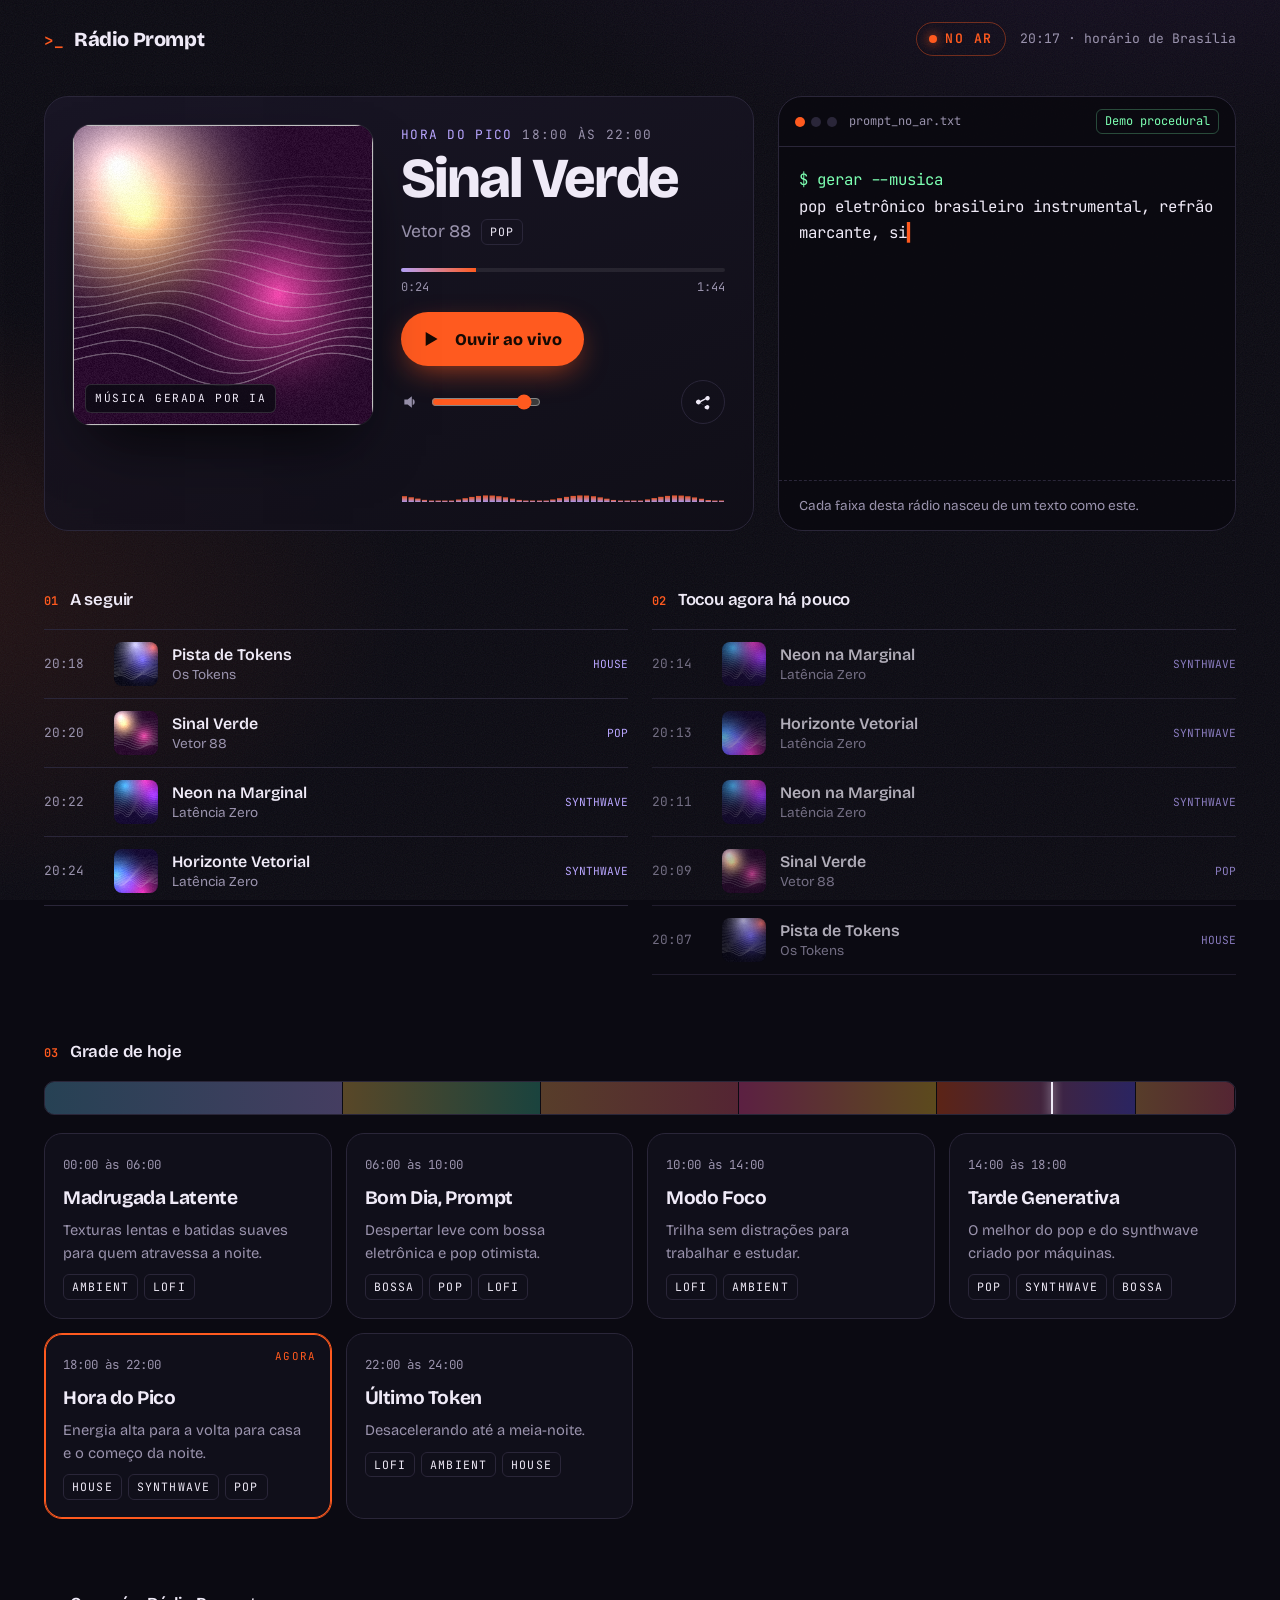
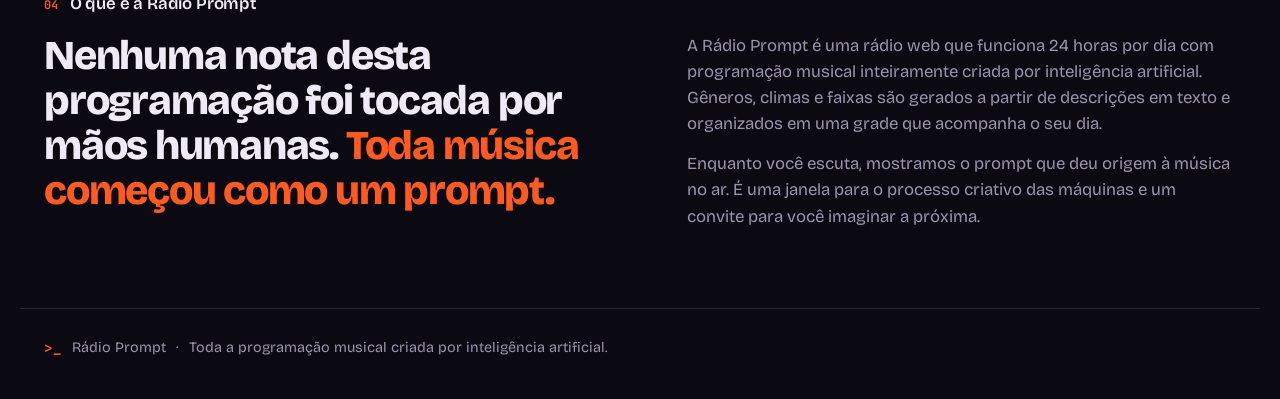
==== index.html @ 1b1dfe71 "Rádio Prompt: lançamento inicial Player 24h sincronizado, Estúdio de administração, 6 blocos de grad" ====
<!doctype html>
<html lang="pt-BR">
<head>
  <meta charset="utf-8">
  <meta name="viewport" content="width=device-width, initial-scale=1, viewport-fit=cover">
  <title>Rádio Prompt · música criada por IA, 24 horas no ar</title>
  <meta name="description" content="Rádio Prompt: a rádio web com toda a programação musical criada por inteligência artificial. Ouça ao vivo e veja o prompt que gerou cada música.">
  <meta name="theme-color" content="#0b0a12">
  <meta property="og:title" content="Rádio Prompt">
  <meta property="og:description" content="Toda a programação musical criada por inteligência artificial. Ao vivo, 24 horas.">
  <meta property="og:type" content="website">
  <link rel="icon" href="assets/icone.svg" type="image/svg+xml">
  <link rel="manifest" href="manifest.webmanifest">
  <link rel="preconnect" href="https://fonts.googleapis.com">
  <link rel="preconnect" href="https://fonts.gstatic.com" crossorigin>
  <link href="https://fonts.googleapis.com/css2?family=Bricolage+Grotesque:opsz,wght@12..96,400;12..96,600;12..96,800&family=JetBrains+Mono:wght@400;600&display=swap" rel="stylesheet">
  <link rel="stylesheet" href="assets/site.css">
</head>
<body>
  <div class="ruido" aria-hidden="true"></div>

  <header class="topo">
    <a class="marca" href="./" aria-label="Rádio Prompt, início">
      <span class="marca-cursor">&gt;_</span>
      <span class="marca-nome">Rádio Prompt</span>
    </a>
    <div class="topo-status">
      <span class="no-ar" id="indicadorNoAr"><i></i>No ar</span>
      <span class="relogio" id="relogio">--:--</span>
    </div>
  </header>

  <main>
    <section class="palco" aria-label="Player ao vivo">
      <div class="player">
        <div class="capa-wrap">
          <canvas id="capa" width="720" height="720" aria-hidden="true"></canvas>
          <img id="capaImg" alt="" hidden>
          <div class="capa-selo" id="seloTipo">Música</div>
        </div>

        <div class="player-info">
          <p class="bloco-atual"><span id="blocoNome">Sintonizando</span><span class="bloco-hora" id="blocoHora"></span></p>
          <h1 class="faixa-titulo" id="faixaTitulo">Rádio Prompt</h1>
          <p class="faixa-artista"><span id="faixaArtista">Carregando a programação</span> <span class="tag" id="faixaGenero" hidden></span></p>

          <div class="progresso" aria-hidden="true">
            <div class="progresso-barra"><div class="progresso-fill" id="progressoFill"></div></div>
            <div class="progresso-tempos"><span id="tempoDecorrido">0:00</span><span id="tempoTotal">0:00</span></div>
          </div>

          <div class="controles">
            <button class="botao-play" id="botaoPlay" aria-label="Ouvir ao vivo" disabled>
              <svg class="ic-play" viewBox="0 0 24 24" aria-hidden="true"><path d="M8 5.5v13l11-6.5z"/></svg>
              <svg class="ic-pause" viewBox="0 0 24 24" aria-hidden="true"><path d="M7 5h4v14H7zM13 5h4v14h-4z"/></svg>
              <span class="botao-play-texto">Ouvir ao vivo</span>
            </button>
            <label class="volume">
              <svg viewBox="0 0 24 24" aria-hidden="true"><path d="M4 9v6h4l5 4V5L8 9H4zm12.5 3a4.5 4.5 0 0 0-2.5-4v8a4.5 4.5 0 0 0 2.5-4z"/></svg>
              <input type="range" id="volume" min="0" max="1" step="0.01" value="0.9" aria-label="Volume">
            </label>
            <button class="botao-compartilhar" id="botaoCompartilhar" aria-label="Compartilhar a rádio">
              <svg viewBox="0 0 24 24" aria-hidden="true"><path d="M18 16a3 3 0 0 0-2.4 1.2l-6.7-3.4a3 3 0 0 0 0-1.6l6.7-3.4A3 3 0 1 0 15 7l-6.7 3.4a3 3 0 1 0 0 3.2L15 17a3 3 0 1 0 3-1z"/></svg>
            </button>
          </div>

          <canvas class="espectro" id="espectro" width="900" height="120" aria-hidden="true"></canvas>
        </div>
      </div>

      <aside class="terminal" aria-label="Prompt da música no ar">
        <div class="terminal-barra">
          <span class="pontos"><i></i><i></i><i></i></span>
          <span class="terminal-titulo">prompt_no_ar.txt</span>
          <span class="terminal-modelo" id="faixaModelo">IA</span>
        </div>
        <pre class="terminal-corpo"><span class="terminal-prefixo">$ gerar --musica</span>
<span id="promptTexto"></span><span class="cursor">▍</span></pre>
        <p class="terminal-rodape">Cada faixa desta rádio nasceu de um texto como este.</p>
      </aside>
    </section>

    <section class="faixas">
      <div class="coluna">
        <h2 class="secao-titulo"><span>01</span> A seguir</h2>
        <ol class="lista-faixas" id="listaProximas"></ol>
      </div>
      <div class="coluna">
        <h2 class="secao-titulo"><span>02</span> Tocou agora há pouco</h2>
        <ol class="lista-faixas lista-passadas" id="listaAnteriores"></ol>
      </div>
    </section>

    <section class="grade" aria-labelledby="tituloGrade">
      <h2 class="secao-titulo" id="tituloGrade"><span>03</span> Grade de hoje</h2>
      <div class="linha-24h" id="linha24h" aria-hidden="true"><div class="linha-agora" id="linhaAgora"></div></div>
      <ul class="blocos" id="listaBlocos"></ul>
    </section>

    <section class="manifesto">
      <h2 class="secao-titulo"><span>04</span> O que é a Rádio Prompt</h2>
      <div class="manifesto-grid">
        <p class="manifesto-frase">Nenhuma nota desta programação foi tocada por mãos humanas. <em>Toda música começou como um prompt.</em></p>
        <div class="manifesto-texto">
          <p>A Rádio Prompt é uma rádio web que funciona 24 horas por dia com programação musical inteiramente criada por inteligência artificial. Gêneros, climas e faixas são gerados a partir de descrições em texto e organizados em uma grade que acompanha o seu dia.</p>
          <p>Enquanto você escuta, mostramos o prompt que deu origem à música no ar. É uma janela para o processo criativo das máquinas e um convite para você imaginar a próxima.</p>
        </div>
      </div>
    </section>
  </main>

  <footer class="rodape">
    <span class="marca-cursor">&gt;_</span>
    <span id="rodapeNome">Rádio Prompt</span>
    <span class="rodape-sep">·</span>
    <span id="rodapeSlogan">Toda a programação musical criada por inteligência artificial.</span>
    <span class="rodape-links" id="rodapeLinks"></span>
  </footer>

  <audio id="audio" preload="none" crossorigin="anonymous"></audio>
  <script type="module" src="assets/player.js"></script>
</body>
</html>
---- assets/site.css ----
:root {
  --fundo: #0b0a12;
  --fundo-2: #13111d;
  --painel: #17142380;
  --borda: #2a2639;
  --texto: #efeaf7;
  --suave: #9a93ad;
  --sinal: #ff5a1f;
  --lilas: #b9a6ff;
  --verde: #7dffb2;
  --raio: 18px;
  --mono: "JetBrains Mono", ui-monospace, Menlo, Consolas, monospace;
  --titulo: "Bricolage Grotesque", system-ui, sans-serif;
}

* { box-sizing: border-box; }
html { -webkit-text-size-adjust: 100%; }
body {
  margin: 0;
  background:
    radial-gradient(1200px 600px at 85% -10%, #3a1d5c55, transparent 60%),
    radial-gradient(900px 500px at -10% 30%, #ff5a1f1c, transparent 60%),
    var(--fundo);
  color: var(--texto);
  font-family: var(--titulo);
  font-size: 16px;
  line-height: 1.55;
  min-height: 100vh;
  overflow-x: hidden;
}
.ruido {
  position: fixed; inset: 0; pointer-events: none; z-index: 0; opacity: .07;
  background-image: url("data:image/svg+xml,%3Csvg xmlns='http://www.w3.org/2000/svg' width='160' height='160'%3E%3Cfilter id='n'%3E%3CfeTurbulence type='fractalNoise' baseFrequency='.9' numOctaves='3'/%3E%3C/filter%3E%3Crect width='100%25' height='100%25' filter='url(%23n)'/%3E%3C/svg%3E");
}
main, .topo, .rodape { position: relative; z-index: 1; }
main { max-width: 1240px; margin: 0 auto; padding: 0 24px 64px; }
button { font: inherit; color: inherit; }

/* topo */
.topo {
  display: flex; align-items: center; justify-content: space-between;
  max-width: 1240px; margin: 0 auto; padding: 22px 24px;
}
.marca { display: flex; align-items: baseline; gap: 10px; color: var(--texto); text-decoration: none; }
.marca-cursor { font-family: var(--mono); color: var(--sinal); font-weight: 600; }
.marca-nome { font-weight: 800; font-size: 1.25rem; letter-spacing: -.02em; }
.topo-status { display: flex; align-items: center; gap: 14px; font-family: var(--mono); font-size: .82rem; }
.no-ar {
  display: inline-flex; align-items: center; gap: 8px; padding: 6px 12px;
  border: 1px solid #ff5a1f66; border-radius: 999px; color: var(--sinal);
  text-transform: uppercase; letter-spacing: .12em; font-weight: 600;
}
.no-ar i { width: 8px; height: 8px; border-radius: 50%; background: var(--sinal); box-shadow: 0 0 12px var(--sinal); animation: pulso 1.6s infinite; }
.relogio { color: var(--suave); }
@keyframes pulso { 50% { opacity: .25; } }

/* palco */
.palco {
  display: grid; grid-template-columns: minmax(0, 1.55fr) minmax(0, 1fr); gap: 24px;
  margin-top: 18px;
}
.player {
  display: grid; grid-template-columns: minmax(0, 300px) minmax(0, 1fr); gap: 28px;
  padding: 28px; border: 1px solid var(--borda); border-radius: calc(var(--raio) + 6px);
  background: linear-gradient(160deg, #1b1729cc, #100e18cc); backdrop-filter: blur(12px);
}
.capa-wrap { position: relative; aspect-ratio: 1; border-radius: var(--raio); overflow: hidden; box-shadow: 0 30px 60px -20px #000c, 0 0 0 1px #ffffff14; }
.capa-wrap canvas, .capa-wrap img { width: 100%; height: 100%; display: block; object-fit: cover; transition: opacity .6s; }
.capa-wrap img { position: absolute; inset: 0; }
.capa-selo {
  position: absolute; left: 12px; bottom: 12px; font-family: var(--mono); font-size: .7rem;
  text-transform: uppercase; letter-spacing: .14em; padding: 5px 9px; border-radius: 6px;
  background: #0b0a12cc; border: 1px solid #ffffff22;
}
.player-info { display: flex; flex-direction: column; min-width: 0; }
.bloco-atual { margin: 0 0 6px; font-family: var(--mono); font-size: .8rem; color: var(--lilas); text-transform: uppercase; letter-spacing: .1em; display: flex; gap: 10px; flex-wrap: wrap; }
.bloco-hora { color: var(--suave); }
.faixa-titulo {
  margin: 0; font-size: clamp(2rem, 4.4vw, 3.6rem); line-height: .98; font-weight: 800; letter-spacing: -.035em;
  overflow-wrap: anywhere;
}
.faixa-artista { margin: 12px 0 0; color: var(--suave); font-size: 1.1rem; display: flex; align-items: center; gap: 10px; flex-wrap: wrap; }
.tag { font-family: var(--mono); font-size: .72rem; text-transform: uppercase; letter-spacing: .1em; padding: 3px 8px; border-radius: 6px; border: 1px solid var(--borda); color: var(--texto); }

.progresso { margin-top: auto; padding-top: 22px; }
.progresso-barra { height: 4px; border-radius: 4px; background: #ffffff14; overflow: hidden; }
.progresso-fill { height: 100%; width: 0; background: linear-gradient(90deg, var(--lilas), var(--sinal)); transition: width .5s linear; }
.progresso-tempos { display: flex; justify-content: space-between; font-family: var(--mono); font-size: .75rem; color: var(--suave); margin-top: 6px; }

.controles { display: flex; align-items: center; gap: 14px; margin-top: 16px; flex-wrap: wrap; }
.botao-play {
  display: inline-flex; align-items: center; gap: 12px; padding: 14px 22px 14px 16px; border-radius: 999px;
  border: 0; background: var(--sinal); color: #160a04; font-weight: 800; font-size: 1.02rem; cursor: pointer;
  box-shadow: 0 10px 30px -8px #ff5a1fa8; transition: transform .15s, box-shadow .2s, opacity .2s;
}
.botao-play:hover:not(:disabled) { transform: translateY(-1px); box-shadow: 0 14px 34px -8px #ff5a1fd0; }
.botao-play:disabled { opacity: .5; cursor: wait; }
.botao-play svg { width: 26px; height: 26px; fill: currentColor; }
.botao-play .ic-pause { display: none; }
.tocando .botao-play .ic-pause { display: block; }
.tocando .botao-play .ic-play { display: none; }
.volume { display: inline-flex; align-items: center; gap: 8px; color: var(--suave); }
.volume svg { width: 20px; height: 20px; fill: currentColor; }
.volume input { width: 110px; accent-color: var(--sinal); }
.botao-compartilhar { margin-left: auto; width: 44px; height: 44px; border-radius: 50%; border: 1px solid var(--borda); background: transparent; cursor: pointer; display: grid; place-items: center; }
.botao-compartilhar svg { width: 18px; height: 18px; fill: var(--texto); }
.botao-compartilhar:hover { border-color: var(--lilas); }
.espectro { width: 100%; height: 60px; margin-top: 18px; opacity: .9; }

/* terminal */
.terminal {
  display: flex; flex-direction: column; border: 1px solid var(--borda); border-radius: calc(var(--raio) + 6px);
  background: #0a0910e6; overflow: hidden; min-height: 100%;
}
.terminal-barra { display: flex; align-items: center; gap: 12px; padding: 12px 16px; border-bottom: 1px solid var(--borda); font-family: var(--mono); font-size: .75rem; color: var(--suave); }
.pontos { display: inline-flex; gap: 6px; }
.pontos i { width: 10px; height: 10px; border-radius: 50%; background: #2a2639; }
.pontos i:first-child { background: var(--sinal); }
.terminal-titulo { flex: 1; }
.terminal-modelo { color: var(--verde); border: 1px solid #7dffb244; padding: 2px 8px; border-radius: 6px; }
.terminal-corpo {
  margin: 0; padding: 20px; flex: 1; font-family: var(--mono); font-size: .98rem; line-height: 1.7;
  white-space: pre-wrap; word-break: break-word; color: var(--texto); min-height: 220px;
}
.terminal-prefixo { color: var(--verde); }
.cursor { color: var(--sinal); animation: pulso 1s steps(1) infinite; }
.terminal-rodape { margin: 0; padding: 14px 20px; border-top: 1px dashed var(--borda); font-size: .85rem; color: var(--suave); }

/* listas */
.secao-titulo { font-size: 1.05rem; font-weight: 600; letter-spacing: -.01em; margin: 0 0 16px; display: flex; gap: 12px; align-items: baseline; }
.secao-titulo span { font-family: var(--mono); font-size: .75rem; color: var(--sinal); }
.faixas { display: grid; grid-template-columns: 1fr 1fr; gap: 24px; margin-top: 56px; }
.lista-faixas { list-style: none; margin: 0; padding: 0; border-top: 1px solid var(--borda); }
.lista-faixas li { display: grid; grid-template-columns: 56px 44px 1fr auto; align-items: center; gap: 14px; padding: 12px 0; border-bottom: 1px solid var(--borda); }
.lista-faixas .hora { font-family: var(--mono); font-size: .8rem; color: var(--suave); }
.lista-faixas canvas { width: 44px; height: 44px; border-radius: 8px; }
.lista-faixas .t { font-weight: 600; line-height: 1.2; min-width: 0; }
.lista-faixas .t small { display: block; font-weight: 400; color: var(--suave); font-size: .85rem; margin-top: 2px; }
.lista-faixas .g { font-family: var(--mono); font-size: .7rem; text-transform: uppercase; color: var(--lilas); }
.lista-passadas li { opacity: .72; }
.vazio { color: var(--suave); padding: 14px 0; font-size: .95rem; }

/* grade */
.grade { margin-top: 64px; }
.linha-24h { position: relative; height: 34px; border-radius: 10px; overflow: hidden; display: flex; border: 1px solid var(--borda); }
.linha-24h .seg { height: 100%; border-right: 1px solid #0b0a12; position: relative; }
.linha-agora { position: absolute; top: -4px; bottom: -4px; width: 2px; background: var(--texto); box-shadow: 0 0 10px #fff; z-index: 2; }
.blocos { list-style: none; padding: 0; margin: 18px 0 0; display: grid; grid-template-columns: repeat(auto-fill, minmax(230px, 1fr)); gap: 14px; }
.blocos li { padding: 18px; border: 1px solid var(--borda); border-radius: var(--raio); background: var(--painel); position: relative; }
.blocos li.atual { border-color: var(--sinal); box-shadow: 0 0 0 1px var(--sinal) inset; }
.blocos li.atual::after { content: "agora"; position: absolute; top: 14px; right: 14px; font-family: var(--mono); font-size: .68rem; color: var(--sinal); text-transform: uppercase; letter-spacing: .12em; }
.blocos .h { font-family: var(--mono); font-size: .78rem; color: var(--suave); }
.blocos h3 { margin: 6px 0 6px; font-size: 1.2rem; letter-spacing: -.02em; }
.blocos p { margin: 0 0 10px; color: var(--suave); font-size: .92rem; }
.blocos .gs { display: flex; flex-wrap: wrap; gap: 6px; }

/* manifesto */
.manifesto { margin-top: 72px; }
.manifesto-grid { display: grid; grid-template-columns: 1.1fr 1fr; gap: 40px; align-items: start; }
.manifesto-frase { margin: 0; font-size: clamp(1.6rem, 3.2vw, 2.6rem); line-height: 1.1; font-weight: 800; letter-spacing: -.03em; }
.manifesto-frase em { font-style: normal; color: var(--sinal); }
.manifesto-texto p { margin: 0 0 14px; color: var(--suave); font-size: 1.05rem; }

.rodape {
  max-width: 1240px; margin: 0 auto; padding: 28px 24px 40px; border-top: 1px solid var(--borda);
  display: flex; gap: 10px; flex-wrap: wrap; align-items: center; color: var(--suave); font-size: .9rem;
}
.rodape-links { margin-left: auto; display: flex; gap: 16px; }
.rodape-links a { color: var(--texto); }

.aviso {
  position: fixed; left: 50%; bottom: 24px; transform: translateX(-50%); z-index: 10;
  background: var(--texto); color: var(--fundo); padding: 10px 16px; border-radius: 10px; font-size: .9rem; font-weight: 600;
}

/* responsivo */
@media (max-width: 1020px) {
  .palco { grid-template-columns: 1fr; }
  .terminal-corpo { min-height: 140px; }
}
@media (max-width: 720px) {
  main { padding: 0 16px 48px; }
  .topo { padding: 16px; }
  .relogio { display: none; }
  .player { grid-template-columns: 1fr; padding: 16px; gap: 18px; }
  .capa-wrap { max-width: 100%; }
  .faixas { grid-template-columns: 1fr; gap: 40px; margin-top: 40px; }
  .manifesto-grid { grid-template-columns: 1fr; gap: 18px; }
  .lista-faixas li { grid-template-columns: 48px 40px 1fr; }
  .lista-faixas .g { display: none; }
  .volume input { width: 80px; }
  .rodape-links { margin-left: 0; }
}
@media (prefers-reduced-motion: reduce) {
  * { animation: none !important; transition: none !important; }
}
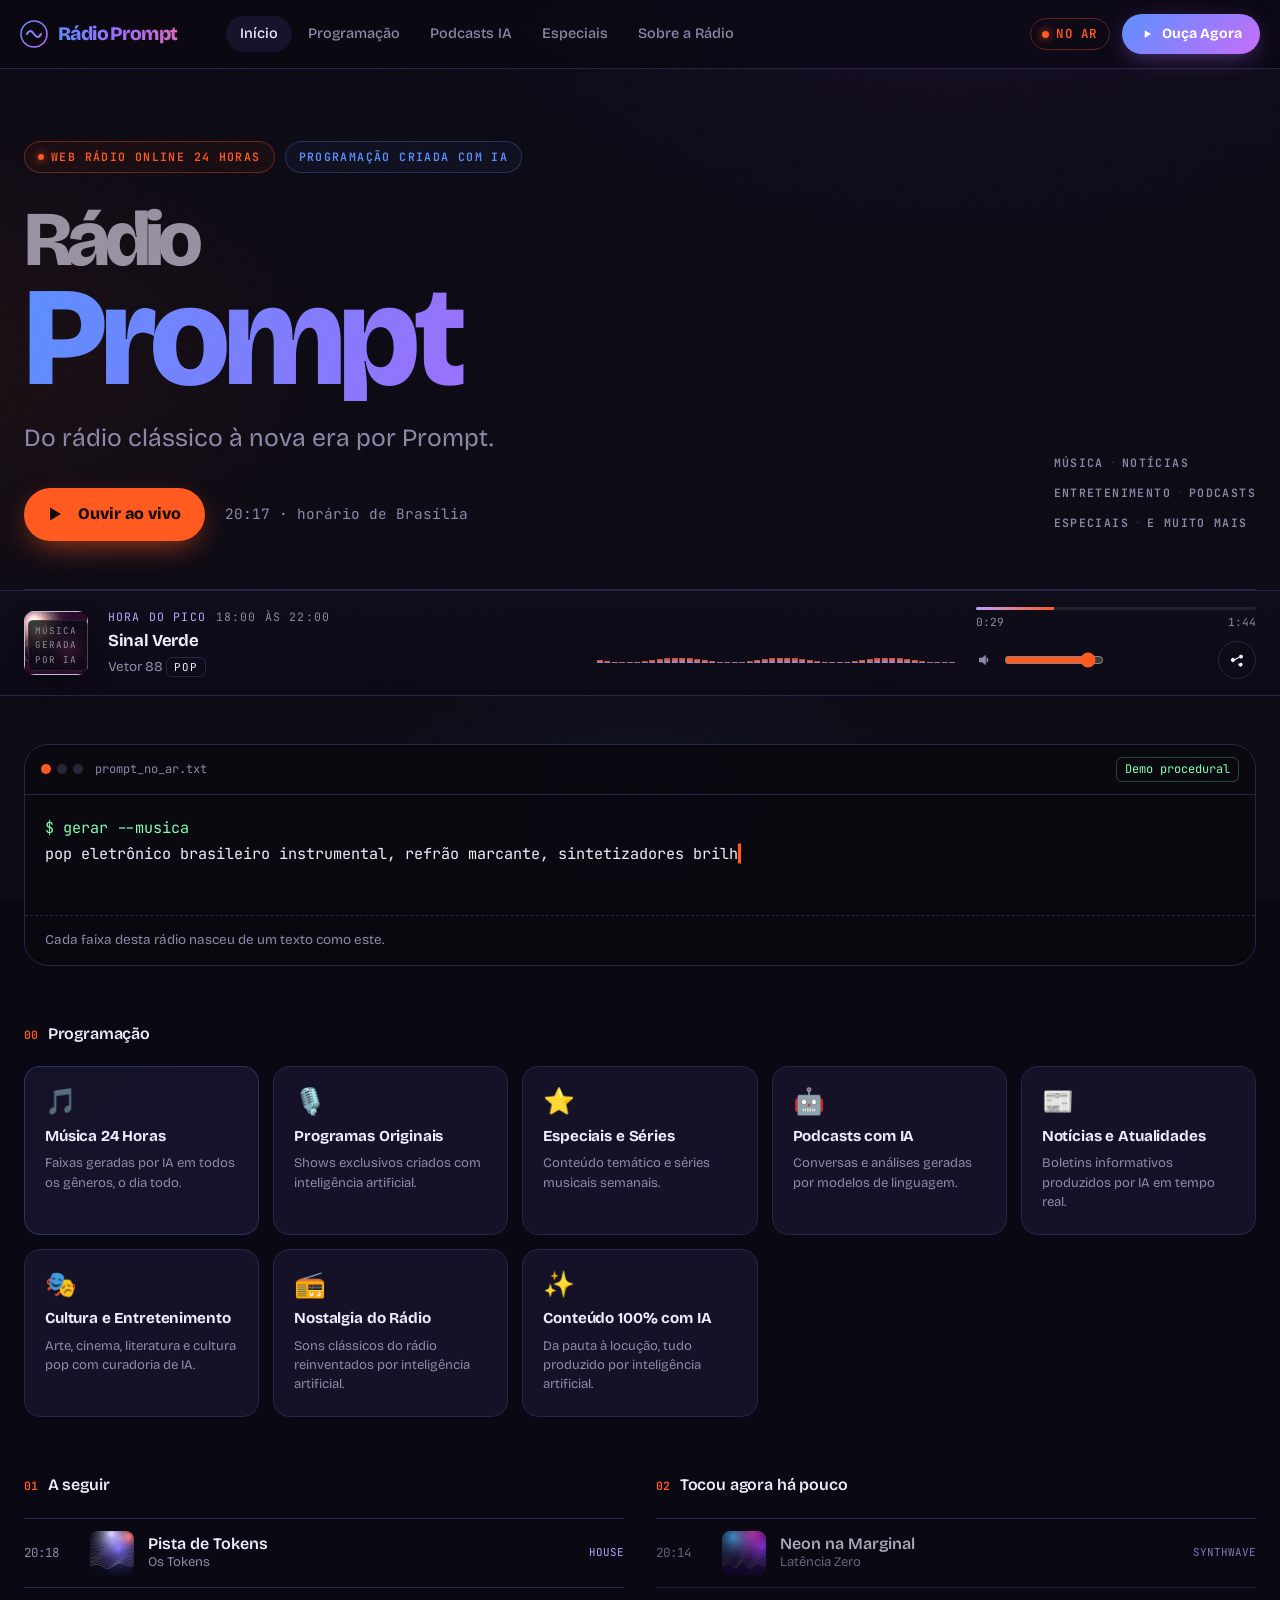
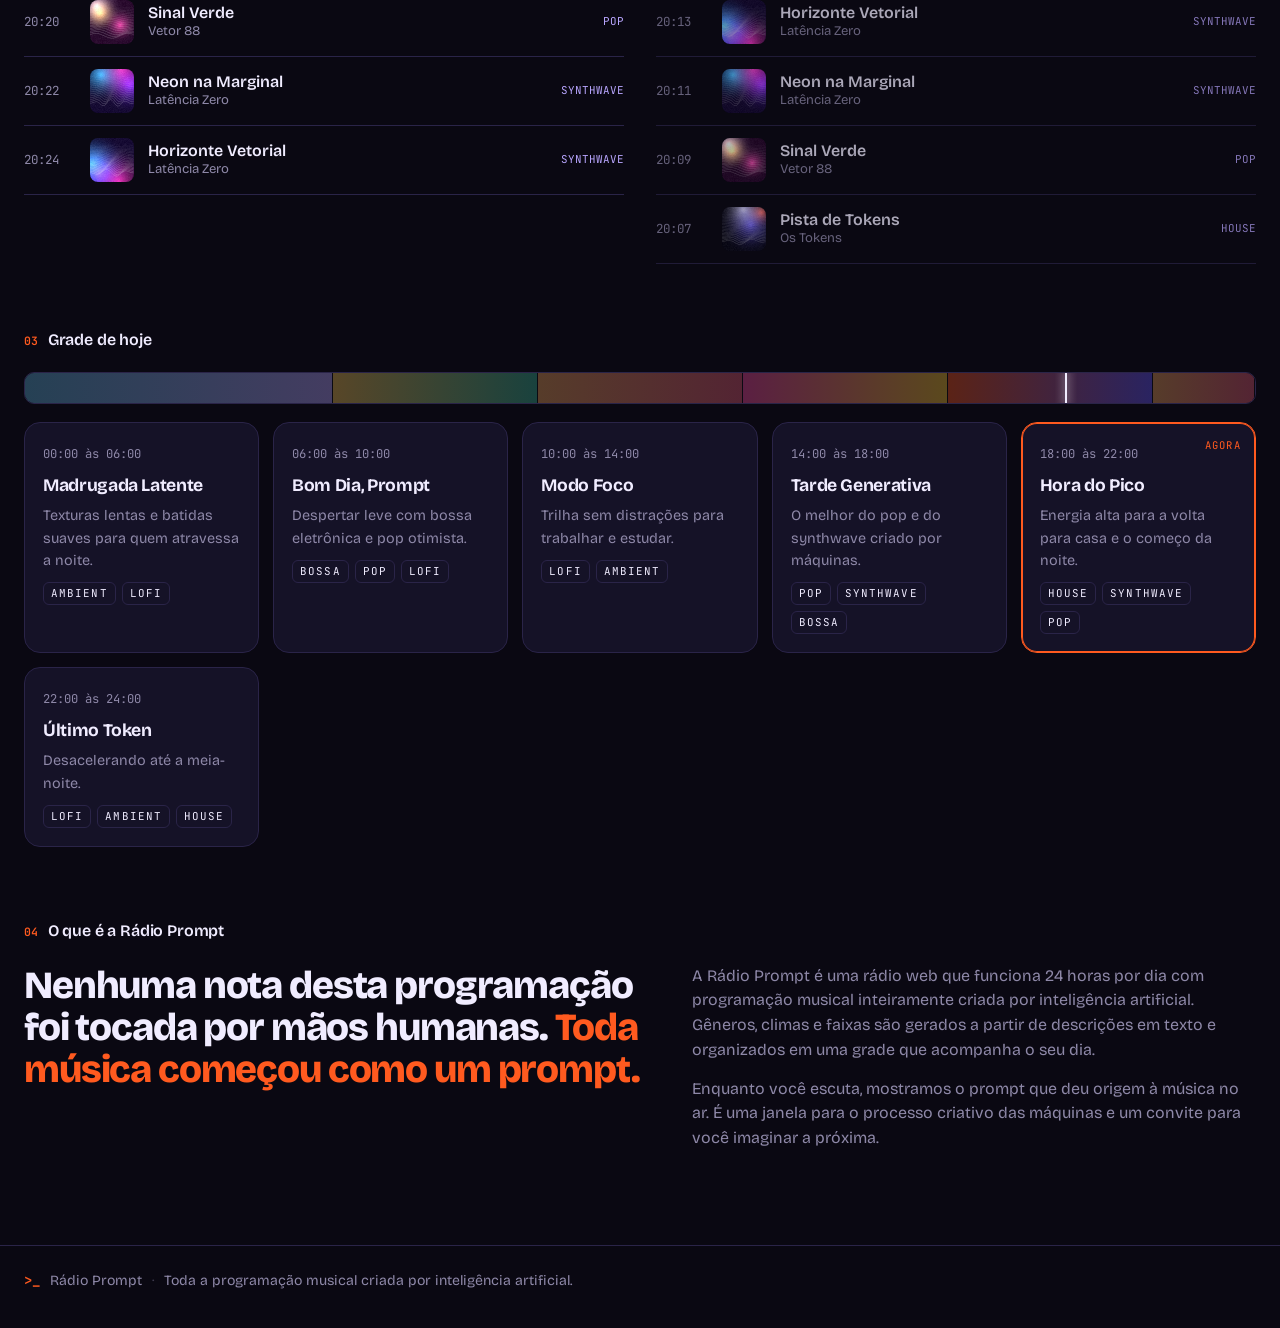
==== commit d9fcc6cf: "Aplica identidade visual: navbar gradiente, hero, player bar, tiles de categoria, layout mobile-firs" ====
--- a/index.html
+++ b/index.html
@@ -5,7 +5,7 @@
   <meta name="viewport" content="width=device-width, initial-scale=1, viewport-fit=cover">
   <title>Rádio Prompt · música criada por IA, 24 horas no ar</title>
   <meta name="description" content="Rádio Prompt: a rádio web com toda a programação musical criada por inteligência artificial. Ouça ao vivo e veja o prompt que gerou cada música.">
-  <meta name="theme-color" content="#0b0a12">
+  <meta name="theme-color" content="#0a0812">
   <meta property="og:title" content="Rádio Prompt">
   <meta property="og:description" content="Toda a programação musical criada por inteligência artificial. Ao vivo, 24 horas.">
   <meta property="og:type" content="website">
@@ -18,57 +18,137 @@
 </head>
 <body>
   <div class="ruido" aria-hidden="true"></div>
-
-  <header class="topo">
-    <a class="marca" href="./" aria-label="Rádio Prompt, início">
-      <span class="marca-cursor">&gt;_</span>
-      <span class="marca-nome">Rádio Prompt</span>
-    </a>
-    <div class="topo-status">
-      <span class="no-ar" id="indicadorNoAr"><i></i>No ar</span>
-      <span class="relogio" id="relogio">--:--</span>
+  <div class="glow-bg" aria-hidden="true"></div>
+
+  <!-- NAVBAR -->
+  <header class="navbar">
+    <div class="navbar-inner">
+      <a class="marca" href="./" aria-label="Rádio Prompt, início">
+        <span class="marca-icone" aria-hidden="true">
+          <svg width="28" height="28" viewBox="0 0 28 28" fill="none">
+            <circle cx="14" cy="14" r="13" stroke="url(#grad-icon)" stroke-width="1.5"/>
+            <path d="M7 14 Q10 8 14 14 Q18 20 21 14" stroke="url(#grad-icon)" stroke-width="2" fill="none" stroke-linecap="round"/>
+            <defs>
+              <linearGradient id="grad-icon" x1="0" y1="0" x2="28" y2="28" gradientUnits="userSpaceOnUse">
+                <stop offset="0%" stop-color="#5b8fff"/>
+                <stop offset="100%" stop-color="#c76dfa"/>
+              </linearGradient>
+            </defs>
+          </svg>
+        </span>
+        <span class="marca-texto">Rádio<span class="marca-destaque">Prompt</span></span>
+      </a>
+
+      <nav class="nav-links" aria-label="Navegação principal">
+        <a href="#" class="nav-link nav-link-ativo">Início</a>
+        <a href="#grade" class="nav-link">Programação</a>
+        <a href="#" class="nav-link">Podcasts IA</a>
+        <a href="#" class="nav-link">Especiais</a>
+        <a href="#manifesto" class="nav-link">Sobre a Rádio</a>
+      </nav>
+
+      <div class="navbar-actions">
+        <span class="no-ar" id="indicadorNoAr" aria-label="No ar"><i></i><span class="no-ar-texto">No ar</span></span>
+        <button class="btn-ouvir" id="navBotaoPlay" aria-label="Ouvir agora">
+          <svg width="14" height="14" viewBox="0 0 24 24" fill="currentColor" aria-hidden="true"><path d="M8 5.5v13l11-6.5z"/></svg>
+          Ouça Agora
+        </button>
+        <button class="hamburger" id="hamburger" aria-label="Abrir menu" aria-expanded="false">
+          <span></span><span></span><span></span>
+        </button>
+      </div>
     </div>
   </header>
 
-  <main>
-    <section class="palco" aria-label="Player ao vivo">
-      <div class="player">
-        <div class="capa-wrap">
-          <canvas id="capa" width="720" height="720" aria-hidden="true"></canvas>
-          <img id="capaImg" alt="" hidden>
-          <div class="capa-selo" id="seloTipo">Música</div>
-        </div>
-
-        <div class="player-info">
-          <p class="bloco-atual"><span id="blocoNome">Sintonizando</span><span class="bloco-hora" id="blocoHora"></span></p>
-          <h1 class="faixa-titulo" id="faixaTitulo">Rádio Prompt</h1>
-          <p class="faixa-artista"><span id="faixaArtista">Carregando a programação</span> <span class="tag" id="faixaGenero" hidden></span></p>
-
-          <div class="progresso" aria-hidden="true">
-            <div class="progresso-barra"><div class="progresso-fill" id="progressoFill"></div></div>
-            <div class="progresso-tempos"><span id="tempoDecorrido">0:00</span><span id="tempoTotal">0:00</span></div>
-          </div>
-
-          <div class="controles">
-            <button class="botao-play" id="botaoPlay" aria-label="Ouvir ao vivo" disabled>
+  <!-- HERO -->
+  <section class="hero" aria-label="Cabeçalho principal">
+    <div class="hero-inner">
+      <div class="hero-badges">
+        <span class="badge badge-pulse"><i></i> WEB RÁDIO ONLINE 24 HORAS</span>
+        <span class="badge badge-ia">PROGRAMAÇÃO CRIADA COM IA</span>
+      </div>
+
+      <div class="hero-conteudo">
+        <div class="hero-esquerda">
+          <h1 class="hero-titulo">
+            <span class="hero-titulo-radio">Rádio</span>
+            <span class="hero-titulo-prompt">Prompt</span>
+          </h1>
+          <p class="hero-tagline">Do rádio clássico à nova era por Prompt.</p>
+          <div class="hero-acoes">
+            <button class="botao-play botao-play-hero" id="botaoPlay" aria-label="Ouvir ao vivo" disabled>
               <svg class="ic-play" viewBox="0 0 24 24" aria-hidden="true"><path d="M8 5.5v13l11-6.5z"/></svg>
               <svg class="ic-pause" viewBox="0 0 24 24" aria-hidden="true"><path d="M7 5h4v14H7zM13 5h4v14h-4z"/></svg>
               <span class="botao-play-texto">Ouvir ao vivo</span>
             </button>
-            <label class="volume">
-              <svg viewBox="0 0 24 24" aria-hidden="true"><path d="M4 9v6h4l5 4V5L8 9H4zm12.5 3a4.5 4.5 0 0 0-2.5-4v8a4.5 4.5 0 0 0 2.5-4z"/></svg>
-              <input type="range" id="volume" min="0" max="1" step="0.01" value="0.9" aria-label="Volume">
-            </label>
-            <button class="botao-compartilhar" id="botaoCompartilhar" aria-label="Compartilhar a rádio">
-              <svg viewBox="0 0 24 24" aria-hidden="true"><path d="M18 16a3 3 0 0 0-2.4 1.2l-6.7-3.4a3 3 0 0 0 0-1.6l6.7-3.4A3 3 0 1 0 15 7l-6.7 3.4a3 3 0 1 0 0 3.2L15 17a3 3 0 1 0 3-1z"/></svg>
-            </button>
+            <span class="relogio" id="relogio">--:--</span>
           </div>
-
-          <canvas class="espectro" id="espectro" width="900" height="120" aria-hidden="true"></canvas>
-        </div>
-      </div>
-
-      <aside class="terminal" aria-label="Prompt da música no ar">
+        </div>
+
+        <div class="hero-direita">
+          <div class="hero-info-cols">
+            <div class="hero-info-col">
+              <span class="hero-info-label">MÚSICA</span>
+              <span class="hero-info-sep">·</span>
+              <span class="hero-info-label">NOTÍCIAS</span>
+            </div>
+            <div class="hero-info-col">
+              <span class="hero-info-label">ENTRETENIMENTO</span>
+              <span class="hero-info-sep">·</span>
+              <span class="hero-info-label">PODCASTS</span>
+            </div>
+            <div class="hero-info-col">
+              <span class="hero-info-label">ESPECIAIS</span>
+              <span class="hero-info-sep">·</span>
+              <span class="hero-info-label">E MUITO MAIS</span>
+            </div>
+          </div>
+        </div>
+      </div>
+    </div>
+  </section>
+
+  <!-- PLAYER BAR -->
+  <div class="player-bar" aria-label="Player ao vivo">
+    <div class="player-bar-inner">
+      <div class="player-bar-capa">
+        <canvas id="capa" width="720" height="720" aria-hidden="true"></canvas>
+        <img id="capaImg" alt="" hidden>
+        <span class="capa-selo" id="seloTipo">Música</span>
+      </div>
+
+      <div class="player-bar-info">
+        <p class="player-bar-label"><span id="blocoNome">Sintonizando</span><span class="player-bar-hora" id="blocoHora"></span></p>
+        <p class="player-bar-titulo" id="faixaTitulo">Rádio Prompt</p>
+        <p class="player-bar-artista"><span id="faixaArtista">Carregando a programação</span> <span class="tag" id="faixaGenero" hidden></span></p>
+      </div>
+
+      <div class="player-bar-espectro">
+        <canvas class="espectro" id="espectro" width="900" height="120" aria-hidden="true"></canvas>
+      </div>
+
+      <div class="player-bar-controles">
+        <div class="progresso" aria-hidden="true">
+          <div class="progresso-barra"><div class="progresso-fill" id="progressoFill"></div></div>
+          <div class="progresso-tempos"><span id="tempoDecorrido">0:00</span><span id="tempoTotal">0:00</span></div>
+        </div>
+        <div class="controles">
+          <label class="volume">
+            <svg viewBox="0 0 24 24" aria-hidden="true"><path d="M4 9v6h4l5 4V5L8 9H4zm12.5 3a4.5 4.5 0 0 0-2.5-4v8a4.5 4.5 0 0 0 2.5-4z"/></svg>
+            <input type="range" id="volume" min="0" max="1" step="0.01" value="0.9" aria-label="Volume">
+          </label>
+          <button class="botao-compartilhar" id="botaoCompartilhar" aria-label="Compartilhar a rádio">
+            <svg viewBox="0 0 24 24" aria-hidden="true"><path d="M18 16a3 3 0 0 0-2.4 1.2l-6.7-3.4a3 3 0 0 0 0-1.6l6.7-3.4A3 3 0 1 0 15 7l-6.7 3.4a3 3 0 1 0 0 3.2L15 17a3 3 0 1 0 3-1z"/></svg>
+          </button>
+        </div>
+      </div>
+    </div>
+  </div>
+
+  <main>
+    <!-- PROMPT TERMINAL -->
+    <section class="secao-prompt" aria-label="Prompt da música no ar">
+      <aside class="terminal">
         <div class="terminal-barra">
           <span class="pontos"><i></i><i></i><i></i></span>
           <span class="terminal-titulo">prompt_no_ar.txt</span>
@@ -80,6 +160,54 @@
       </aside>
     </section>
 
+    <!-- TILES CATEGORIA -->
+    <section class="categorias" aria-label="Categorias da programação">
+      <h2 class="secao-titulo"><span>00</span> Programação</h2>
+      <div class="tiles-grid">
+        <div class="tile tile-destaque">
+          <div class="tile-icone">🎵</div>
+          <h3 class="tile-nome">Música 24 Horas</h3>
+          <p class="tile-desc">Faixas geradas por IA em todos os gêneros, o dia todo.</p>
+        </div>
+        <div class="tile">
+          <div class="tile-icone">🎙️</div>
+          <h3 class="tile-nome">Programas Originais</h3>
+          <p class="tile-desc">Shows exclusivos criados com inteligência artificial.</p>
+        </div>
+        <div class="tile">
+          <div class="tile-icone">⭐</div>
+          <h3 class="tile-nome">Especiais e Séries</h3>
+          <p class="tile-desc">Conteúdo temático e séries musicais semanais.</p>
+        </div>
+        <div class="tile">
+          <div class="tile-icone">🤖</div>
+          <h3 class="tile-nome">Podcasts com IA</h3>
+          <p class="tile-desc">Conversas e análises geradas por modelos de linguagem.</p>
+        </div>
+        <div class="tile">
+          <div class="tile-icone">📰</div>
+          <h3 class="tile-nome">Notícias e Atualidades</h3>
+          <p class="tile-desc">Boletins informativos produzidos por IA em tempo real.</p>
+        </div>
+        <div class="tile">
+          <div class="tile-icone">🎭</div>
+          <h3 class="tile-nome">Cultura e Entretenimento</h3>
+          <p class="tile-desc">Arte, cinema, literatura e cultura pop com curadoria de IA.</p>
+        </div>
+        <div class="tile">
+          <div class="tile-icone">📻</div>
+          <h3 class="tile-nome">Nostalgia do Rádio</h3>
+          <p class="tile-desc">Sons clássicos do rádio reinventados por inteligência artificial.</p>
+        </div>
+        <div class="tile">
+          <div class="tile-icone">✨</div>
+          <h3 class="tile-nome">Conteúdo 100% com IA</h3>
+          <p class="tile-desc">Da pauta à locução, tudo produzido por inteligência artificial.</p>
+        </div>
+      </div>
+    </section>
+
+    <!-- FAIXAS -->
     <section class="faixas">
       <div class="coluna">
         <h2 class="secao-titulo"><span>01</span> A seguir</h2>
@@ -91,13 +219,15 @@
       </div>
     </section>
 
-    <section class="grade" aria-labelledby="tituloGrade">
+    <!-- GRADE -->
+    <section class="grade" id="grade" aria-labelledby="tituloGrade">
       <h2 class="secao-titulo" id="tituloGrade"><span>03</span> Grade de hoje</h2>
       <div class="linha-24h" id="linha24h" aria-hidden="true"><div class="linha-agora" id="linhaAgora"></div></div>
       <ul class="blocos" id="listaBlocos"></ul>
     </section>
 
-    <section class="manifesto">
+    <!-- MANIFESTO -->
+    <section class="manifesto" id="manifesto">
       <h2 class="secao-titulo"><span>04</span> O que é a Rádio Prompt</h2>
       <div class="manifesto-grid">
         <p class="manifesto-frase">Nenhuma nota desta programação foi tocada por mãos humanas. <em>Toda música começou como um prompt.</em></p>
@@ -110,14 +240,40 @@
   </main>
 
   <footer class="rodape">
-    <span class="marca-cursor">&gt;_</span>
-    <span id="rodapeNome">Rádio Prompt</span>
-    <span class="rodape-sep">·</span>
-    <span id="rodapeSlogan">Toda a programação musical criada por inteligência artificial.</span>
-    <span class="rodape-links" id="rodapeLinks"></span>
+    <div class="rodape-inner">
+      <span class="marca-cursor">&gt;_</span>
+      <span id="rodapeNome">Rádio Prompt</span>
+      <span class="rodape-sep">·</span>
+      <span id="rodapeSlogan">Toda a programação musical criada por inteligência artificial.</span>
+      <span class="rodape-links" id="rodapeLinks"></span>
+    </div>
   </footer>
 
+  <div class="aviso" id="aviso" hidden></div>
   <audio id="audio" preload="none" crossorigin="anonymous"></audio>
   <script type="module" src="assets/player.js"></script>
+  <script>
+    // Sync navbar play button with main play button
+    document.addEventListener('DOMContentLoaded', () => {
+      const navBtn = document.getElementById('navBotaoPlay');
+      const mainBtn = document.getElementById('botaoPlay');
+      if (navBtn && mainBtn) {
+        navBtn.addEventListener('click', () => mainBtn.click());
+        const obs = new MutationObserver(() => {
+          navBtn.disabled = mainBtn.disabled;
+        });
+        obs.observe(mainBtn, { attributes: true });
+      }
+      // Hamburger
+      const ham = document.getElementById('hamburger');
+      const navLinks = document.querySelector('.nav-links');
+      if (ham && navLinks) {
+        ham.addEventListener('click', () => {
+          const open = navLinks.classList.toggle('nav-links-open');
+          ham.setAttribute('aria-expanded', open);
+        });
+      }
+    });
+  </script>
 </body>
 </html>
--- a/assets/site.css
+++ b/assets/site.css
@@ -1,26 +1,35 @@
+/* ============================================================
+   RÁDIO PROMPT — Design System
+   ============================================================ */
 :root {
-  --fundo: #0b0a12;
-  --fundo-2: #13111d;
-  --painel: #17142380;
-  --borda: #2a2639;
-  --texto: #efeaf7;
-  --suave: #9a93ad;
+  --fundo: #0a0812;
+  --fundo-2: #110e1c;
+  --fundo-3: #17132a;
+  --painel: #1a1630bb;
+  --borda: #2a2448;
+  --borda-2: #3d3466;
+  --texto: #f0ecff;
+  --suave: #8e88a8;
   --sinal: #ff5a1f;
   --lilas: #b9a6ff;
+  --azul: #5b8fff;
+  --ciano: #4dd8e8;
   --verde: #7dffb2;
-  --raio: 18px;
+  --grad-logo: linear-gradient(110deg, #5b8fff 0%, #a56bfa 55%, #e06dba 100%);
+  --grad-hero: linear-gradient(135deg, #5b8fff 0%, #c76dfa 100%);
+  --grad-sinal: linear-gradient(90deg, var(--lilas), var(--sinal));
+  --raio: 16px;
+  --raio-lg: 24px;
   --mono: "JetBrains Mono", ui-monospace, Menlo, Consolas, monospace;
   --titulo: "Bricolage Grotesque", system-ui, sans-serif;
+  --navbar-h: 68px;
 }
 
 * { box-sizing: border-box; }
-html { -webkit-text-size-adjust: 100%; }
+html { -webkit-text-size-adjust: 100%; scroll-behavior: smooth; }
 body {
   margin: 0;
-  background:
-    radial-gradient(1200px 600px at 85% -10%, #3a1d5c55, transparent 60%),
-    radial-gradient(900px 500px at -10% 30%, #ff5a1f1c, transparent 60%),
-    var(--fundo);
+  background: var(--fundo);
   color: var(--texto);
   font-family: var(--titulo);
   font-size: 16px;
@@ -28,169 +37,495 @@
   min-height: 100vh;
   overflow-x: hidden;
 }
+
+/* ---- Noise overlay ---- */
 .ruido {
-  position: fixed; inset: 0; pointer-events: none; z-index: 0; opacity: .07;
+  position: fixed; inset: 0; pointer-events: none; z-index: 0; opacity: .05;
   background-image: url("data:image/svg+xml,%3Csvg xmlns='http://www.w3.org/2000/svg' width='160' height='160'%3E%3Cfilter id='n'%3E%3CfeTurbulence type='fractalNoise' baseFrequency='.9' numOctaves='3'/%3E%3C/filter%3E%3Crect width='100%25' height='100%25' filter='url(%23n)'/%3E%3C/svg%3E");
 }
-main, .topo, .rodape { position: relative; z-index: 1; }
-main { max-width: 1240px; margin: 0 auto; padding: 0 24px 64px; }
-button { font: inherit; color: inherit; }
-
-/* topo */
-.topo {
-  display: flex; align-items: center; justify-content: space-between;
-  max-width: 1240px; margin: 0 auto; padding: 22px 24px;
-}
-.marca { display: flex; align-items: baseline; gap: 10px; color: var(--texto); text-decoration: none; }
+.glow-bg {
+  position: fixed; inset: 0; pointer-events: none; z-index: 0;
+  background:
+    radial-gradient(ellipse 900px 500px at 75% -5%, #3a1d6833, transparent 65%),
+    radial-gradient(ellipse 700px 400px at -5% 40%, #ff5a1f12, transparent 65%),
+    radial-gradient(ellipse 600px 350px at 50% 90%, #5b8fff0d, transparent 60%);
+}
+
+/* ---- Z-layers ---- */
+header, main, footer, .player-bar, .hero { position: relative; z-index: 1; }
+
+/* ---- Utils ---- */
+button { font: inherit; color: inherit; cursor: pointer; }
+a { color: inherit; text-decoration: none; }
+
+/* ============================================================
+   NAVBAR
+   ============================================================ */
+.navbar {
+  position: sticky; top: 0; z-index: 100;
+  background: #0a081299;
+  backdrop-filter: blur(20px);
+  -webkit-backdrop-filter: blur(20px);
+  border-bottom: 1px solid var(--borda);
+}
+.navbar-inner {
+  max-width: 1280px; margin: 0 auto;
+  padding: 0 max(20px, env(safe-area-inset-left, 0px));
+  height: var(--navbar-h);
+  display: flex; align-items: center; gap: 24px;
+}
+
+/* Marca */
+.marca { display: flex; align-items: center; gap: 10px; flex-shrink: 0; }
+.marca-icone svg { display: block; }
+.marca-texto {
+  font-weight: 800; font-size: 1.2rem; letter-spacing: -.03em;
+  background: var(--grad-logo); -webkit-background-clip: text; -webkit-text-fill-color: transparent; background-clip: text;
+}
+.marca-destaque { margin-left: 2px; }
 .marca-cursor { font-family: var(--mono); color: var(--sinal); font-weight: 600; }
-.marca-nome { font-weight: 800; font-size: 1.25rem; letter-spacing: -.02em; }
-.topo-status { display: flex; align-items: center; gap: 14px; font-family: var(--mono); font-size: .82rem; }
+
+/* Nav links */
+.nav-links {
+  display: flex; align-items: center; gap: 2px;
+  margin-left: 24px; flex: 1;
+}
+.nav-link {
+  padding: 7px 14px; border-radius: 999px;
+  font-size: .9rem; font-weight: 500; color: var(--suave);
+  transition: color .18s, background .18s;
+  white-space: nowrap;
+}
+.nav-link:hover, .nav-link-ativo { color: var(--texto); background: var(--fundo-3); }
+
+/* Navbar actions */
+.navbar-actions { display: flex; align-items: center; gap: 12px; margin-left: auto; flex-shrink: 0; }
+
 .no-ar {
-  display: inline-flex; align-items: center; gap: 8px; padding: 6px 12px;
-  border: 1px solid #ff5a1f66; border-radius: 999px; color: var(--sinal);
-  text-transform: uppercase; letter-spacing: .12em; font-weight: 600;
-}
-.no-ar i { width: 8px; height: 8px; border-radius: 50%; background: var(--sinal); box-shadow: 0 0 12px var(--sinal); animation: pulso 1.6s infinite; }
-.relogio { color: var(--suave); }
-@keyframes pulso { 50% { opacity: .25; } }
-
-/* palco */
-.palco {
-  display: grid; grid-template-columns: minmax(0, 1.55fr) minmax(0, 1fr); gap: 24px;
-  margin-top: 18px;
-}
-.player {
-  display: grid; grid-template-columns: minmax(0, 300px) minmax(0, 1fr); gap: 28px;
-  padding: 28px; border: 1px solid var(--borda); border-radius: calc(var(--raio) + 6px);
-  background: linear-gradient(160deg, #1b1729cc, #100e18cc); backdrop-filter: blur(12px);
-}
-.capa-wrap { position: relative; aspect-ratio: 1; border-radius: var(--raio); overflow: hidden; box-shadow: 0 30px 60px -20px #000c, 0 0 0 1px #ffffff14; }
-.capa-wrap canvas, .capa-wrap img { width: 100%; height: 100%; display: block; object-fit: cover; transition: opacity .6s; }
-.capa-wrap img { position: absolute; inset: 0; }
-.capa-selo {
-  position: absolute; left: 12px; bottom: 12px; font-family: var(--mono); font-size: .7rem;
-  text-transform: uppercase; letter-spacing: .14em; padding: 5px 9px; border-radius: 6px;
-  background: #0b0a12cc; border: 1px solid #ffffff22;
-}
-.player-info { display: flex; flex-direction: column; min-width: 0; }
-.bloco-atual { margin: 0 0 6px; font-family: var(--mono); font-size: .8rem; color: var(--lilas); text-transform: uppercase; letter-spacing: .1em; display: flex; gap: 10px; flex-wrap: wrap; }
-.bloco-hora { color: var(--suave); }
-.faixa-titulo {
-  margin: 0; font-size: clamp(2rem, 4.4vw, 3.6rem); line-height: .98; font-weight: 800; letter-spacing: -.035em;
-  overflow-wrap: anywhere;
-}
-.faixa-artista { margin: 12px 0 0; color: var(--suave); font-size: 1.1rem; display: flex; align-items: center; gap: 10px; flex-wrap: wrap; }
-.tag { font-family: var(--mono); font-size: .72rem; text-transform: uppercase; letter-spacing: .1em; padding: 3px 8px; border-radius: 6px; border: 1px solid var(--borda); color: var(--texto); }
-
-.progresso { margin-top: auto; padding-top: 22px; }
-.progresso-barra { height: 4px; border-radius: 4px; background: #ffffff14; overflow: hidden; }
-.progresso-fill { height: 100%; width: 0; background: linear-gradient(90deg, var(--lilas), var(--sinal)); transition: width .5s linear; }
-.progresso-tempos { display: flex; justify-content: space-between; font-family: var(--mono); font-size: .75rem; color: var(--suave); margin-top: 6px; }
-
-.controles { display: flex; align-items: center; gap: 14px; margin-top: 16px; flex-wrap: wrap; }
+  display: inline-flex; align-items: center; gap: 7px;
+  padding: 5px 11px; border-radius: 999px;
+  border: 1px solid #ff5a1f55; color: var(--sinal);
+  font-family: var(--mono); font-size: .78rem;
+  text-transform: uppercase; letter-spacing: .1em; font-weight: 600;
+}
+.no-ar i {
+  width: 7px; height: 7px; border-radius: 50%;
+  background: var(--sinal); box-shadow: 0 0 10px var(--sinal);
+  animation: pulso 1.6s infinite; flex-shrink: 0;
+}
+.no-ar-texto { display: inline; }
+
+.btn-ouvir {
+  display: inline-flex; align-items: center; gap: 8px;
+  padding: 9px 18px; border-radius: 999px; border: 0;
+  background: var(--grad-hero); color: #fff; font-weight: 700;
+  font-size: .88rem; letter-spacing: .01em;
+  box-shadow: 0 6px 24px -6px #a56bfa88;
+  transition: transform .15s, box-shadow .2s, opacity .2s;
+}
+.btn-ouvir:hover { transform: translateY(-1px); box-shadow: 0 10px 30px -6px #a56bfaaa; }
+.btn-ouvir:disabled { opacity: .5; cursor: wait; }
+
+.hamburger {
+  display: none; flex-direction: column; gap: 5px;
+  width: 36px; height: 36px; background: none; border: 1px solid var(--borda);
+  border-radius: 10px; align-items: center; justify-content: center;
+}
+.hamburger span { display: block; width: 16px; height: 1.5px; background: var(--texto); border-radius: 2px; transition: .2s; }
+
+/* ============================================================
+   HERO
+   ============================================================ */
+.hero {
+  padding: 72px max(24px, env(safe-area-inset-left, 0px)) 0;
+  max-width: 1280px; margin: 0 auto;
+}
+.hero-badges {
+  display: flex; flex-wrap: wrap; gap: 10px; margin-bottom: 32px;
+}
+.badge {
+  display: inline-flex; align-items: center; gap: 7px;
+  font-family: var(--mono); font-size: .72rem; font-weight: 600;
+  text-transform: uppercase; letter-spacing: .12em;
+  padding: 6px 13px; border-radius: 999px;
+}
+.badge-pulse { border: 1px solid #ff5a1f55; color: var(--sinal); background: #ff5a1f0d; }
+.badge-pulse i { width: 6px; height: 6px; border-radius: 50%; background: var(--sinal); box-shadow: 0 0 8px var(--sinal); animation: pulso 1.6s infinite; flex-shrink: 0; }
+.badge-ia { border: 1px solid #5b8fff44; color: var(--azul); background: #5b8fff0d; }
+
+.hero-conteudo {
+  display: flex; align-items: flex-end; gap: 48px; flex-wrap: wrap;
+  padding-bottom: 48px; border-bottom: 1px solid var(--borda);
+}
+.hero-esquerda { flex: 1; min-width: 280px; }
+
+.hero-titulo {
+  margin: 0 0 20px; line-height: .9; letter-spacing: -.04em;
+  font-size: clamp(4rem, 11vw, 9rem); font-weight: 800;
+}
+.hero-titulo-radio {
+  display: block; color: var(--texto); opacity: .6;
+  font-size: .55em;
+}
+.hero-titulo-prompt {
+  display: block;
+  background: var(--grad-logo);
+  -webkit-background-clip: text; -webkit-text-fill-color: transparent;
+  background-clip: text;
+}
+
+.hero-tagline {
+  margin: 0 0 32px;
+  font-size: clamp(1.1rem, 2.2vw, 1.55rem);
+  color: var(--suave); font-weight: 400; line-height: 1.4;
+  max-width: 480px;
+}
+
+.hero-acoes { display: flex; align-items: center; gap: 20px; flex-wrap: wrap; }
+
+.hero-direita { flex: 0 0 auto; max-width: 320px; padding-bottom: 8px; }
+.hero-info-cols { display: flex; flex-direction: column; gap: 10px; }
+.hero-info-col { display: flex; align-items: center; gap: 8px; flex-wrap: wrap; }
+.hero-info-label {
+  font-family: var(--mono); font-size: .72rem; font-weight: 600;
+  letter-spacing: .12em; color: var(--suave); text-transform: uppercase;
+}
+.hero-info-sep { color: var(--borda-2); font-size: .8rem; }
+
+.relogio { font-family: var(--mono); font-size: .9rem; color: var(--suave); }
+
+/* ============================================================
+   BOTÃO PLAY (hero)
+   ============================================================ */
 .botao-play {
-  display: inline-flex; align-items: center; gap: 12px; padding: 14px 22px 14px 16px; border-radius: 999px;
-  border: 0; background: var(--sinal); color: #160a04; font-weight: 800; font-size: 1.02rem; cursor: pointer;
-  box-shadow: 0 10px 30px -8px #ff5a1fa8; transition: transform .15s, box-shadow .2s, opacity .2s;
-}
-.botao-play:hover:not(:disabled) { transform: translateY(-1px); box-shadow: 0 14px 34px -8px #ff5a1fd0; }
+  display: inline-flex; align-items: center; gap: 12px;
+  padding: 14px 24px 14px 18px; border-radius: 999px; border: 0;
+  background: var(--sinal); color: #160a04;
+  font-weight: 800; font-size: 1rem;
+  box-shadow: 0 10px 30px -8px #ff5a1fa8;
+  transition: transform .15s, box-shadow .2s, opacity .2s;
+}
+.botao-play:hover:not(:disabled) { transform: translateY(-1px); box-shadow: 0 14px 36px -8px #ff5a1fd0; }
 .botao-play:disabled { opacity: .5; cursor: wait; }
-.botao-play svg { width: 26px; height: 26px; fill: currentColor; }
+.botao-play svg { width: 24px; height: 24px; fill: currentColor; }
 .botao-play .ic-pause { display: none; }
 .tocando .botao-play .ic-pause { display: block; }
 .tocando .botao-play .ic-play { display: none; }
+
+/* ============================================================
+   PLAYER BAR
+   ============================================================ */
+.player-bar {
+  background: linear-gradient(180deg, #110e1ccc, #0d0a18ee);
+  backdrop-filter: blur(16px);
+  border-top: 1px solid var(--borda); border-bottom: 1px solid var(--borda);
+  margin-top: 0;
+}
+.player-bar-inner {
+  max-width: 1280px; margin: 0 auto;
+  padding: 16px max(24px, env(safe-area-inset-left, 0px));
+  display: grid;
+  grid-template-columns: 64px 1fr auto 280px;
+  align-items: center; gap: 20px;
+}
+
+.player-bar-capa {
+  position: relative; width: 64px; height: 64px;
+  border-radius: 10px; overflow: hidden; flex-shrink: 0;
+  box-shadow: 0 8px 24px -8px #000a;
+}
+.player-bar-capa canvas,
+.player-bar-capa img { width: 100%; height: 100%; display: block; object-fit: cover; }
+.player-bar-capa img { position: absolute; inset: 0; transition: opacity .5s; }
+.capa-selo {
+  position: absolute; left: 4px; bottom: 4px;
+  font-family: var(--mono); font-size: .58rem; text-transform: uppercase;
+  letter-spacing: .1em; padding: 3px 6px; border-radius: 5px;
+  background: #0b0a12cc; border: 1px solid #ffffff1a; color: var(--suave);
+}
+
+.player-bar-info { min-width: 0; }
+.player-bar-label {
+  margin: 0 0 2px; font-family: var(--mono); font-size: .72rem;
+  color: var(--lilas); text-transform: uppercase; letter-spacing: .1em;
+  display: flex; gap: 10px;
+}
+.player-bar-hora { color: var(--suave); }
+.player-bar-titulo {
+  margin: 0; font-size: 1.05rem; font-weight: 700;
+  letter-spacing: -.02em; white-space: nowrap; overflow: hidden; text-overflow: ellipsis;
+}
+.player-bar-artista { margin: 2px 0 0; color: var(--suave); font-size: .85rem; }
+
+.player-bar-espectro { width: 100%; min-width: 0; }
+.espectro { width: 100%; height: 48px; opacity: .85; }
+
+.player-bar-controles { min-width: 0; }
+.progresso { margin-bottom: 10px; }
+.progresso-barra { height: 3px; border-radius: 3px; background: #ffffff14; overflow: hidden; }
+.progresso-fill { height: 100%; width: 0; background: var(--grad-sinal); transition: width .5s linear; }
+.progresso-tempos { display: flex; justify-content: space-between; font-family: var(--mono); font-size: .7rem; color: var(--suave); margin-top: 4px; }
+
+.controles { display: flex; align-items: center; gap: 12px; }
 .volume { display: inline-flex; align-items: center; gap: 8px; color: var(--suave); }
-.volume svg { width: 20px; height: 20px; fill: currentColor; }
-.volume input { width: 110px; accent-color: var(--sinal); }
-.botao-compartilhar { margin-left: auto; width: 44px; height: 44px; border-radius: 50%; border: 1px solid var(--borda); background: transparent; cursor: pointer; display: grid; place-items: center; }
-.botao-compartilhar svg { width: 18px; height: 18px; fill: var(--texto); }
+.volume svg { width: 18px; height: 18px; fill: currentColor; flex-shrink: 0; }
+.volume input { width: 100px; accent-color: var(--sinal); }
+.botao-compartilhar {
+  margin-left: auto; width: 38px; height: 38px; border-radius: 50%;
+  border: 1px solid var(--borda); background: transparent; display: grid; place-items: center;
+  transition: border-color .15s;
+}
+.botao-compartilhar svg { width: 16px; height: 16px; fill: var(--texto); }
 .botao-compartilhar:hover { border-color: var(--lilas); }
-.espectro { width: 100%; height: 60px; margin-top: 18px; opacity: .9; }
-
-/* terminal */
+.tag { font-family: var(--mono); font-size: .68rem; text-transform: uppercase; letter-spacing: .1em; padding: 2px 7px; border-radius: 6px; border: 1px solid var(--borda); color: var(--texto); }
+
+/* ============================================================
+   MAIN
+   ============================================================ */
+main { max-width: 1280px; margin: 0 auto; padding: 0 max(24px, env(safe-area-inset-left, 0px)) 80px; }
+
+/* Titles */
+.secao-titulo {
+  font-size: 1rem; font-weight: 600; letter-spacing: -.01em;
+  margin: 0 0 20px; display: flex; gap: 10px; align-items: baseline;
+}
+.secao-titulo span { font-family: var(--mono); font-size: .72rem; color: var(--sinal); }
+
+/* ============================================================
+   TERMINAL / PROMPT
+   ============================================================ */
+.secao-prompt { margin-top: 48px; }
 .terminal {
-  display: flex; flex-direction: column; border: 1px solid var(--borda); border-radius: calc(var(--raio) + 6px);
-  background: #0a0910e6; overflow: hidden; min-height: 100%;
-}
-.terminal-barra { display: flex; align-items: center; gap: 12px; padding: 12px 16px; border-bottom: 1px solid var(--borda); font-family: var(--mono); font-size: .75rem; color: var(--suave); }
+  display: flex; flex-direction: column;
+  border: 1px solid var(--borda); border-radius: var(--raio-lg);
+  background: #0a0910e6; overflow: hidden;
+}
+.terminal-barra {
+  display: flex; align-items: center; gap: 12px;
+  padding: 12px 16px; border-bottom: 1px solid var(--borda);
+  font-family: var(--mono); font-size: .75rem; color: var(--suave);
+}
 .pontos { display: inline-flex; gap: 6px; }
 .pontos i { width: 10px; height: 10px; border-radius: 50%; background: #2a2639; }
 .pontos i:first-child { background: var(--sinal); }
 .terminal-titulo { flex: 1; }
 .terminal-modelo { color: var(--verde); border: 1px solid #7dffb244; padding: 2px 8px; border-radius: 6px; }
 .terminal-corpo {
-  margin: 0; padding: 20px; flex: 1; font-family: var(--mono); font-size: .98rem; line-height: 1.7;
-  white-space: pre-wrap; word-break: break-word; color: var(--texto); min-height: 220px;
+  margin: 0; padding: 20px; flex: 1;
+  font-family: var(--mono); font-size: .95rem; line-height: 1.7;
+  white-space: pre-wrap; word-break: break-word; color: var(--texto);
+  min-height: 120px;
 }
 .terminal-prefixo { color: var(--verde); }
 .cursor { color: var(--sinal); animation: pulso 1s steps(1) infinite; }
-.terminal-rodape { margin: 0; padding: 14px 20px; border-top: 1px dashed var(--borda); font-size: .85rem; color: var(--suave); }
-
-/* listas */
-.secao-titulo { font-size: 1.05rem; font-weight: 600; letter-spacing: -.01em; margin: 0 0 16px; display: flex; gap: 12px; align-items: baseline; }
-.secao-titulo span { font-family: var(--mono); font-size: .75rem; color: var(--sinal); }
-.faixas { display: grid; grid-template-columns: 1fr 1fr; gap: 24px; margin-top: 56px; }
+.terminal-rodape { margin: 0; padding: 14px 20px; border-top: 1px dashed var(--borda); font-size: .84rem; color: var(--suave); }
+
+/* ============================================================
+   CATEGORY TILES
+   ============================================================ */
+.categorias { margin-top: 56px; }
+.tiles-grid {
+  display: grid;
+  grid-template-columns: repeat(auto-fill, minmax(200px, 1fr));
+  gap: 14px;
+}
+.tile {
+  padding: 22px 20px; border-radius: var(--raio);
+  border: 1px solid var(--borda);
+  background: var(--painel);
+  transition: border-color .2s, transform .2s, box-shadow .2s;
+  cursor: default;
+}
+.tile:hover {
+  border-color: var(--borda-2);
+  transform: translateY(-2px);
+  box-shadow: 0 12px 32px -12px #0008;
+}
+.tile-destaque {
+  border-color: #5b8fff44;
+  background: linear-gradient(135deg, #1a1630bb, #1e1535bb);
+}
+.tile-destaque:hover { border-color: var(--azul); }
+.tile-icone { font-size: 1.6rem; margin-bottom: 10px; line-height: 1; }
+.tile-nome { margin: 0 0 6px; font-size: .95rem; font-weight: 700; letter-spacing: -.01em; }
+.tile-desc { margin: 0; font-size: .82rem; color: var(--suave); line-height: 1.45; }
+
+/* ============================================================
+   FAIXAS
+   ============================================================ */
+.faixas { display: grid; grid-template-columns: 1fr 1fr; gap: 32px; margin-top: 56px; }
 .lista-faixas { list-style: none; margin: 0; padding: 0; border-top: 1px solid var(--borda); }
-.lista-faixas li { display: grid; grid-template-columns: 56px 44px 1fr auto; align-items: center; gap: 14px; padding: 12px 0; border-bottom: 1px solid var(--borda); }
-.lista-faixas .hora { font-family: var(--mono); font-size: .8rem; color: var(--suave); }
+.lista-faixas li {
+  display: grid; grid-template-columns: 52px 44px 1fr auto;
+  align-items: center; gap: 14px;
+  padding: 12px 0; border-bottom: 1px solid var(--borda);
+}
+.lista-faixas .hora { font-family: var(--mono); font-size: .78rem; color: var(--suave); }
 .lista-faixas canvas { width: 44px; height: 44px; border-radius: 8px; }
 .lista-faixas .t { font-weight: 600; line-height: 1.2; min-width: 0; }
-.lista-faixas .t small { display: block; font-weight: 400; color: var(--suave); font-size: .85rem; margin-top: 2px; }
-.lista-faixas .g { font-family: var(--mono); font-size: .7rem; text-transform: uppercase; color: var(--lilas); }
-.lista-passadas li { opacity: .72; }
-.vazio { color: var(--suave); padding: 14px 0; font-size: .95rem; }
-
-/* grade */
+.lista-faixas .t small { display: block; font-weight: 400; color: var(--suave); font-size: .82rem; margin-top: 2px; }
+.lista-faixas .g { font-family: var(--mono); font-size: .68rem; text-transform: uppercase; color: var(--lilas); }
+.lista-passadas li { opacity: .7; }
+.vazio { color: var(--suave); padding: 14px 0; font-size: .92rem; }
+
+/* ============================================================
+   GRADE
+   ============================================================ */
 .grade { margin-top: 64px; }
-.linha-24h { position: relative; height: 34px; border-radius: 10px; overflow: hidden; display: flex; border: 1px solid var(--borda); }
-.linha-24h .seg { height: 100%; border-right: 1px solid #0b0a12; position: relative; }
+.linha-24h {
+  position: relative; height: 32px; border-radius: 10px;
+  overflow: hidden; display: flex; border: 1px solid var(--borda);
+}
+.linha-24h .seg { height: 100%; border-right: 1px solid #0b0a12; }
 .linha-agora { position: absolute; top: -4px; bottom: -4px; width: 2px; background: var(--texto); box-shadow: 0 0 10px #fff; z-index: 2; }
-.blocos { list-style: none; padding: 0; margin: 18px 0 0; display: grid; grid-template-columns: repeat(auto-fill, minmax(230px, 1fr)); gap: 14px; }
+.blocos {
+  list-style: none; padding: 0; margin: 18px 0 0;
+  display: grid; grid-template-columns: repeat(auto-fill, minmax(220px, 1fr)); gap: 14px;
+}
 .blocos li { padding: 18px; border: 1px solid var(--borda); border-radius: var(--raio); background: var(--painel); position: relative; }
 .blocos li.atual { border-color: var(--sinal); box-shadow: 0 0 0 1px var(--sinal) inset; }
-.blocos li.atual::after { content: "agora"; position: absolute; top: 14px; right: 14px; font-family: var(--mono); font-size: .68rem; color: var(--sinal); text-transform: uppercase; letter-spacing: .12em; }
-.blocos .h { font-family: var(--mono); font-size: .78rem; color: var(--suave); }
-.blocos h3 { margin: 6px 0 6px; font-size: 1.2rem; letter-spacing: -.02em; }
-.blocos p { margin: 0 0 10px; color: var(--suave); font-size: .92rem; }
+.blocos li.atual::after {
+  content: "agora"; position: absolute; top: 14px; right: 14px;
+  font-family: var(--mono); font-size: .66rem; color: var(--sinal);
+  text-transform: uppercase; letter-spacing: .12em;
+}
+.blocos .h { font-family: var(--mono); font-size: .76rem; color: var(--suave); }
+.blocos h3 { margin: 6px 0 6px; font-size: 1.1rem; letter-spacing: -.02em; }
+.blocos p { margin: 0 0 10px; color: var(--suave); font-size: .9rem; }
 .blocos .gs { display: flex; flex-wrap: wrap; gap: 6px; }
 
-/* manifesto */
+/* ============================================================
+   MANIFESTO
+   ============================================================ */
 .manifesto { margin-top: 72px; }
-.manifesto-grid { display: grid; grid-template-columns: 1.1fr 1fr; gap: 40px; align-items: start; }
-.manifesto-frase { margin: 0; font-size: clamp(1.6rem, 3.2vw, 2.6rem); line-height: 1.1; font-weight: 800; letter-spacing: -.03em; }
+.manifesto-grid { display: grid; grid-template-columns: 1.1fr 1fr; gap: 48px; align-items: start; }
+.manifesto-frase {
+  margin: 0; font-size: clamp(1.5rem, 3vw, 2.4rem);
+  line-height: 1.1; font-weight: 800; letter-spacing: -.03em;
+}
 .manifesto-frase em { font-style: normal; color: var(--sinal); }
-.manifesto-texto p { margin: 0 0 14px; color: var(--suave); font-size: 1.05rem; }
-
+.manifesto-texto p { margin: 0 0 14px; color: var(--suave); font-size: 1rem; }
+
+/* ============================================================
+   FOOTER
+   ============================================================ */
 .rodape {
-  max-width: 1240px; margin: 0 auto; padding: 28px 24px 40px; border-top: 1px solid var(--borda);
-  display: flex; gap: 10px; flex-wrap: wrap; align-items: center; color: var(--suave); font-size: .9rem;
-}
+  border-top: 1px solid var(--borda);
+  background: var(--fundo);
+}
+.rodape-inner {
+  max-width: 1280px; margin: 0 auto;
+  padding: 24px max(24px, env(safe-area-inset-left, 0px)) 36px;
+  display: flex; gap: 10px; flex-wrap: wrap;
+  align-items: center; color: var(--suave); font-size: .88rem;
+}
+.rodape-sep { opacity: .4; }
 .rodape-links { margin-left: auto; display: flex; gap: 16px; }
 .rodape-links a { color: var(--texto); }
 
+/* ============================================================
+   TOAST AVISO
+   ============================================================ */
 .aviso {
-  position: fixed; left: 50%; bottom: 24px; transform: translateX(-50%); z-index: 10;
-  background: var(--texto); color: var(--fundo); padding: 10px 16px; border-radius: 10px; font-size: .9rem; font-weight: 600;
-}
-
-/* responsivo */
-@media (max-width: 1020px) {
-  .palco { grid-template-columns: 1fr; }
-  .terminal-corpo { min-height: 140px; }
-}
-@media (max-width: 720px) {
-  main { padding: 0 16px 48px; }
-  .topo { padding: 16px; }
-  .relogio { display: none; }
-  .player { grid-template-columns: 1fr; padding: 16px; gap: 18px; }
-  .capa-wrap { max-width: 100%; }
-  .faixas { grid-template-columns: 1fr; gap: 40px; margin-top: 40px; }
-  .manifesto-grid { grid-template-columns: 1fr; gap: 18px; }
-  .lista-faixas li { grid-template-columns: 48px 40px 1fr; }
+  position: fixed; left: 50%; bottom: 24px; transform: translateX(-50%); z-index: 200;
+  background: var(--texto); color: var(--fundo); padding: 10px 16px;
+  border-radius: 10px; font-size: .88rem; font-weight: 600;
+  white-space: nowrap;
+}
+
+/* ============================================================
+   ANIMATIONS
+   ============================================================ */
+@keyframes pulso { 50% { opacity: .2; } }
+
+/* ============================================================
+   RESPONSIVE — Tablet
+   ============================================================ */
+@media (max-width: 1024px) {
+  .player-bar-inner {
+    grid-template-columns: 60px 1fr 220px;
+    grid-template-rows: auto auto;
+  }
+  .player-bar-espectro { display: none; }
+  .hero-conteudo { gap: 32px; }
+}
+
+@media (max-width: 860px) {
+  .faixas { grid-template-columns: 1fr; gap: 40px; }
+  .manifesto-grid { grid-template-columns: 1fr; gap: 20px; }
+  .tiles-grid { grid-template-columns: repeat(auto-fill, minmax(160px, 1fr)); }
+}
+
+/* ============================================================
+   RESPONSIVE — Mobile
+   ============================================================ */
+@media (max-width: 680px) {
+  :root { --navbar-h: 60px; }
+
+  /* Navbar */
+  .nav-links {
+    display: none; flex-direction: column; align-items: flex-start; gap: 4px;
+    position: absolute; top: var(--navbar-h); left: 0; right: 0;
+    background: #110e1cf5; backdrop-filter: blur(20px);
+    padding: 16px 20px 20px; border-bottom: 1px solid var(--borda);
+    margin-left: 0;
+  }
+  .nav-links.nav-links-open { display: flex; }
+  .nav-link { font-size: 1rem; padding: 10px 14px; width: 100%; }
+  .hamburger { display: flex; }
+  .no-ar-texto { display: none; }
+  .btn-ouvir span { display: none; }
+  .btn-ouvir { padding: 9px 14px; gap: 0; }
+
+  /* Hero */
+  .hero { padding: 40px 20px 0; }
+  .hero-conteudo { flex-direction: column; gap: 24px; padding-bottom: 32px; }
+  .hero-direita { max-width: 100%; }
+  .hero-titulo { font-size: clamp(3.4rem, 15vw, 5rem); }
+  .hero-tagline { font-size: 1rem; }
+  .hero-acoes { gap: 14px; }
+
+  /* Player bar */
+  .player-bar-inner {
+    grid-template-columns: 52px 1fr;
+    grid-template-rows: auto auto;
+    gap: 12px 14px;
+    padding: 12px 16px;
+  }
+  .player-bar-capa { width: 52px; height: 52px; }
+  .player-bar-info { grid-column: 2; }
+  .player-bar-espectro { display: none; }
+  .player-bar-controles { grid-column: 1 / -1; }
+  .volume input { width: 90px; }
+
+  /* Main */
+  main { padding: 0 16px 60px; }
+  .hero-esquerda { min-width: 0; }
+
+  /* Tiles */
+  .tiles-grid { grid-template-columns: 1fr 1fr; gap: 10px; }
+  .tile { padding: 16px 14px; }
+  .tile-icone { font-size: 1.3rem; }
+  .tile-nome { font-size: .88rem; }
+  .tile-desc { font-size: .78rem; }
+
+  /* Listas */
+  .lista-faixas li { grid-template-columns: 46px 40px 1fr; }
   .lista-faixas .g { display: none; }
-  .volume input { width: 80px; }
+
+  /* Manifesto */
+  .manifesto-frase { font-size: 1.4rem; }
+  .manifesto-texto p { font-size: .95rem; }
+
+  /* Footer */
   .rodape-links { margin-left: 0; }
 }
+
+@media (max-width: 400px) {
+  .tiles-grid { grid-template-columns: 1fr; }
+  .hero-titulo { font-size: 3rem; }
+}
+
 @media (prefers-reduced-motion: reduce) {
   * { animation: none !important; transition: none !important; }
 }
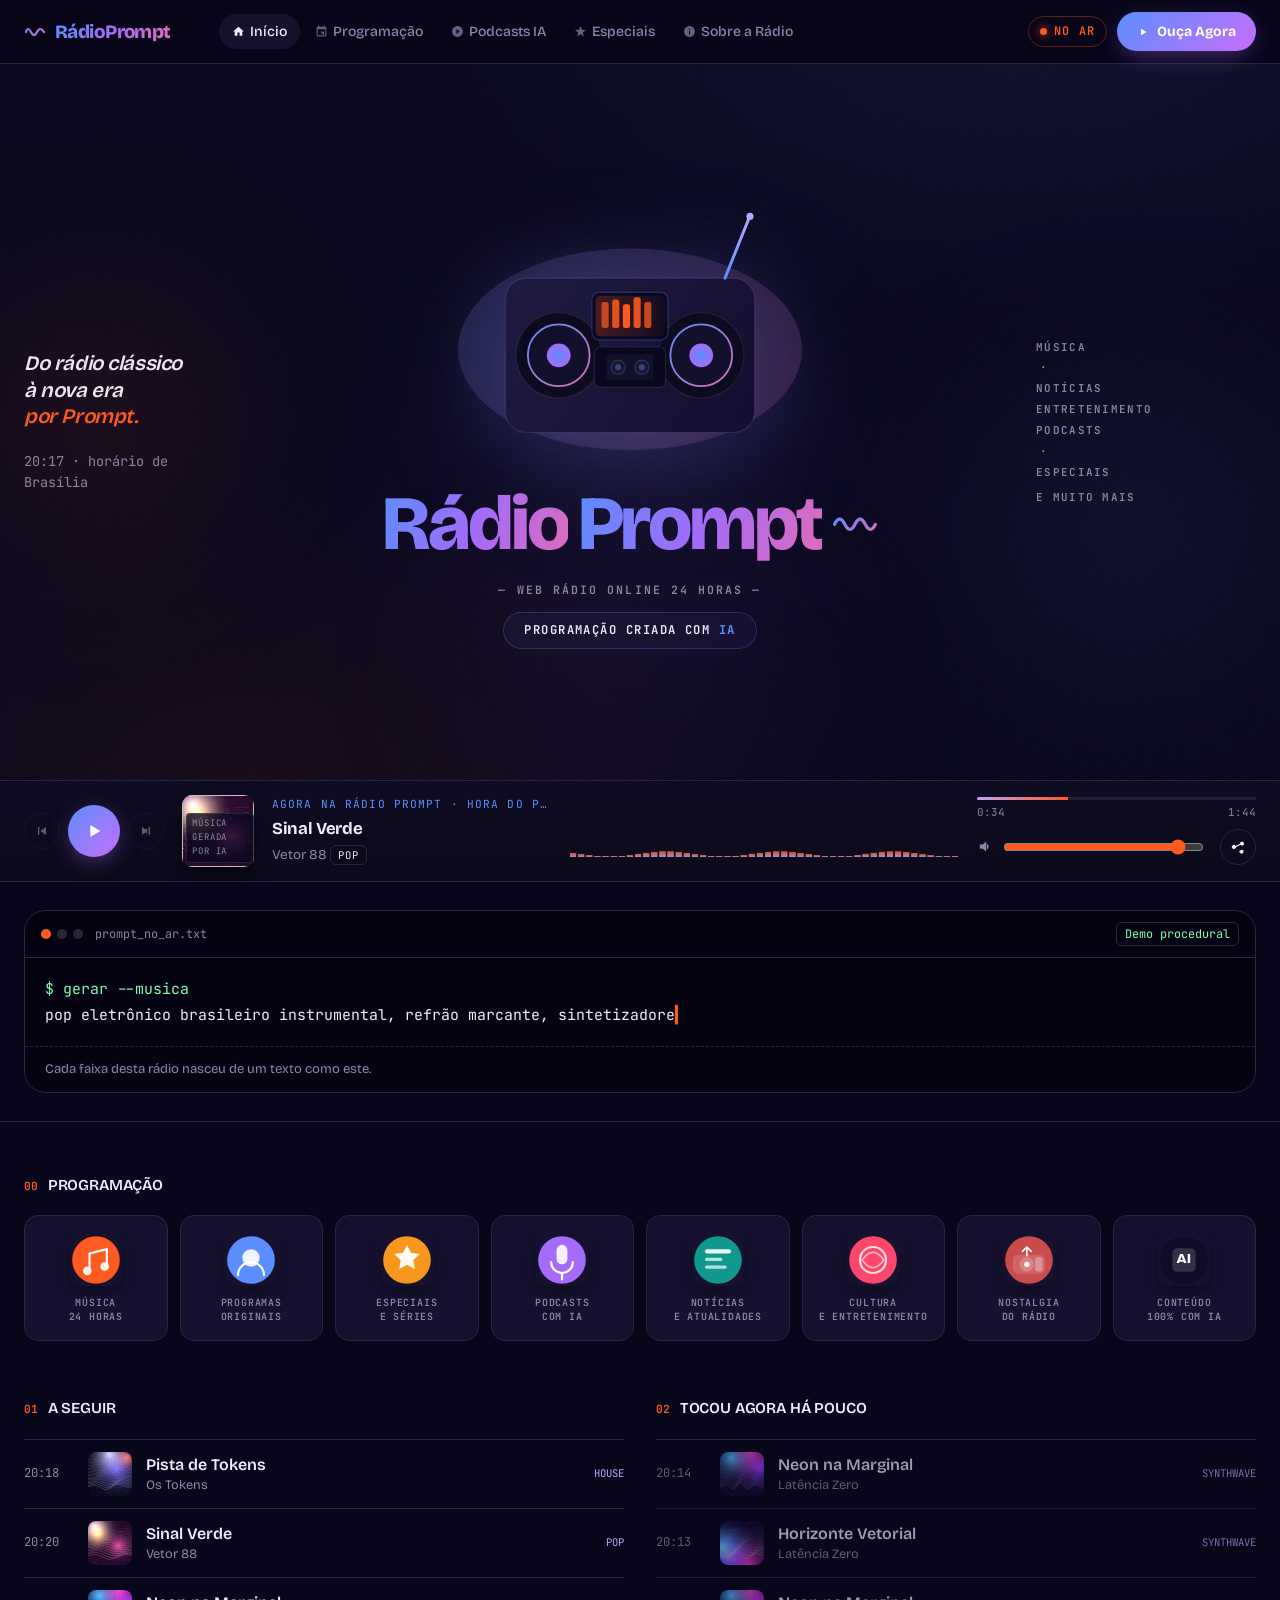
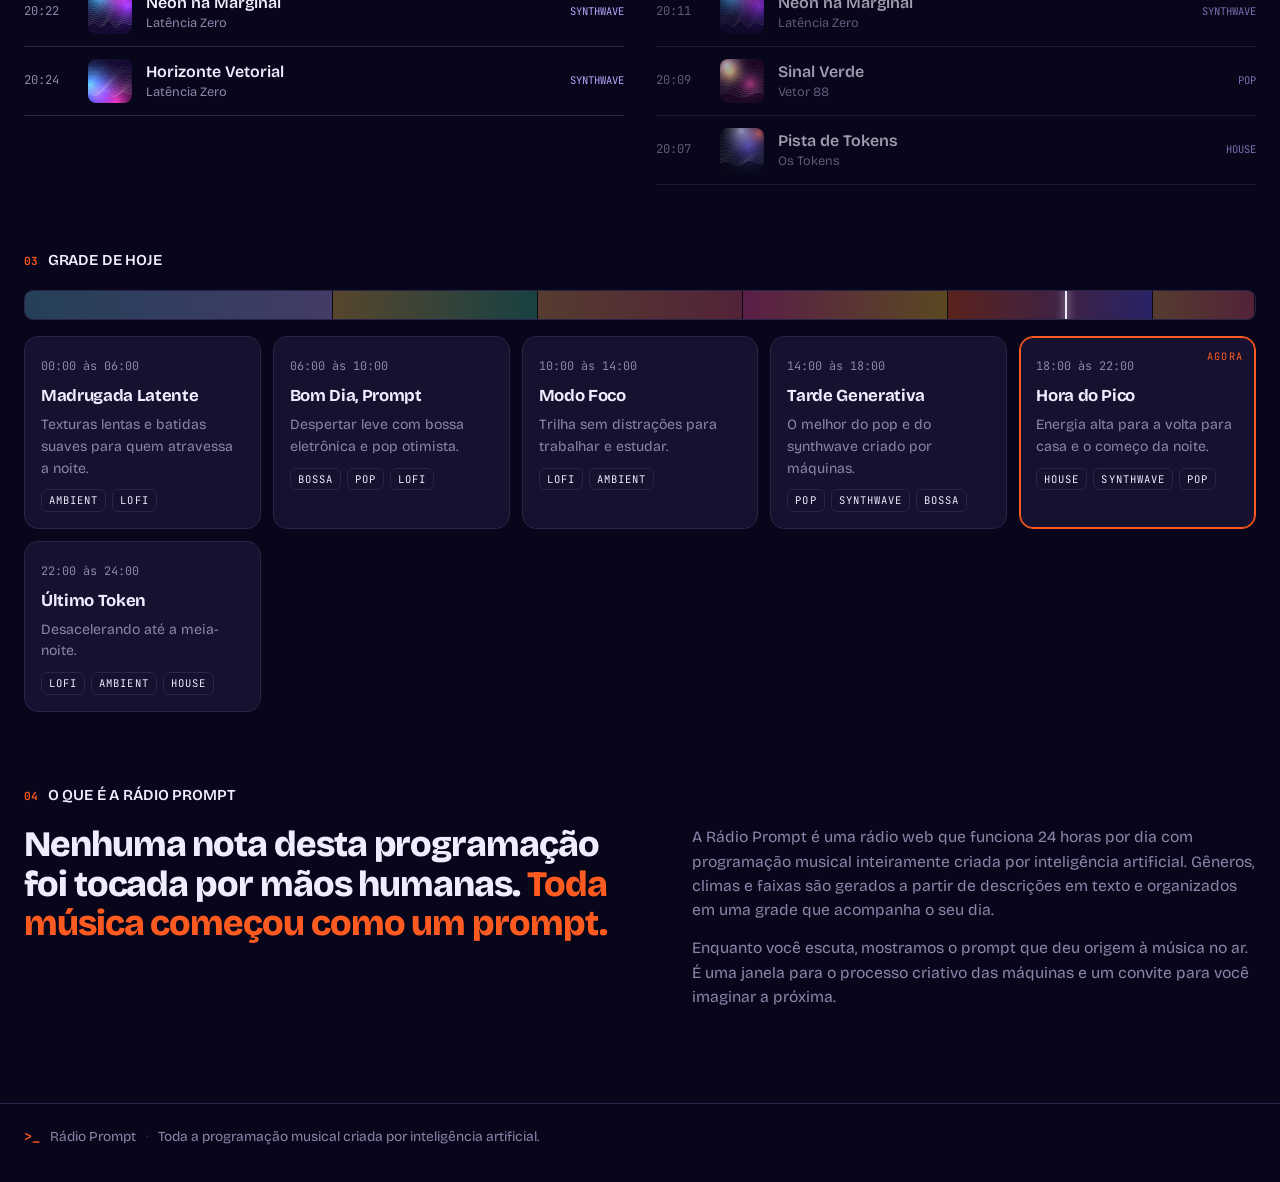
==== commit bec90f07: "Melhora distribuição: hero em 3 colunas com SVG de rádio, player bar com transport, tiles SVG, termi" ====
--- a/index.html
+++ b/index.html
@@ -4,8 +4,8 @@
   <meta charset="utf-8">
   <meta name="viewport" content="width=device-width, initial-scale=1, viewport-fit=cover">
   <title>Rádio Prompt · música criada por IA, 24 horas no ar</title>
-  <meta name="description" content="Rádio Prompt: a rádio web com toda a programação musical criada por inteligência artificial. Ouça ao vivo e veja o prompt que gerou cada música.">
-  <meta name="theme-color" content="#0a0812">
+  <meta name="description" content="Rádio Prompt: a rádio web com toda a programação musical criada por inteligência artificial. Ouça ao vivo.">
+  <meta name="theme-color" content="#08061a">
   <meta property="og:title" content="Rádio Prompt">
   <meta property="og:description" content="Toda a programação musical criada por inteligência artificial. Ao vivo, 24 horas.">
   <meta property="og:type" content="website">
@@ -18,137 +18,243 @@
 </head>
 <body>
   <div class="ruido" aria-hidden="true"></div>
-  <div class="glow-bg" aria-hidden="true"></div>
-
-  <!-- NAVBAR -->
+
+  <!-- ═══════════════════════════════════════════════════════
+       NAVBAR
+  ═══════════════════════════════════════════════════════ -->
   <header class="navbar">
     <div class="navbar-inner">
-      <a class="marca" href="./" aria-label="Rádio Prompt, início">
-        <span class="marca-icone" aria-hidden="true">
-          <svg width="28" height="28" viewBox="0 0 28 28" fill="none">
-            <circle cx="14" cy="14" r="13" stroke="url(#grad-icon)" stroke-width="1.5"/>
-            <path d="M7 14 Q10 8 14 14 Q18 20 21 14" stroke="url(#grad-icon)" stroke-width="2" fill="none" stroke-linecap="round"/>
+      <a class="marca" href="./" aria-label="Rádio Prompt">
+        <svg class="marca-wave" width="22" height="22" viewBox="0 0 22 22" fill="none" aria-hidden="true">
+          <path d="M2 11 Q4 5 7 11 Q10 17 13 11 Q16 5 20 11" stroke="url(#gw)" stroke-width="2.2" fill="none" stroke-linecap="round"/>
+          <defs><linearGradient id="gw" x1="2" y1="0" x2="20" y2="22" gradientUnits="userSpaceOnUse"><stop offset="0%" stop-color="#5b8fff"/><stop offset="100%" stop-color="#e06dba"/></linearGradient></defs>
+        </svg>
+        <span class="marca-texto">Rádio<span class="marca-p">Prompt</span></span>
+      </a>
+
+      <nav class="nav-links" id="navLinks" aria-label="Principal">
+        <a href="#" class="nav-link nav-ativo">
+          <svg width="13" height="13" viewBox="0 0 24 24" fill="currentColor" aria-hidden="true"><path d="M10 20v-6h4v6h5v-8h3L12 3 2 12h3v8z"/></svg>
+          Início
+        </a>
+        <a href="#grade" class="nav-link">
+          <svg width="13" height="13" viewBox="0 0 24 24" fill="currentColor" aria-hidden="true"><path d="M17 12h-5v5h5v-5zM16 1v2H8V1H6v2H5c-1.1 0-2 .9-2 2v14c0 1.1.9 2 2 2h14c1.1 0 2-.9 2-2V5c0-1.1-.9-2-2-2h-1V1h-2zm3 18H5V8h14v11z"/></svg>
+          Programação
+        </a>
+        <a href="#" class="nav-link">
+          <svg width="13" height="13" viewBox="0 0 24 24" fill="currentColor" aria-hidden="true"><path d="M12 2C6.48 2 2 6.48 2 12s4.48 10 10 10 10-4.48 10-10S17.52 2 12 2zm-2 14.5v-9l6 4.5-6 4.5z"/></svg>
+          Podcasts IA
+        </a>
+        <a href="#" class="nav-link">
+          <svg width="13" height="13" viewBox="0 0 24 24" fill="currentColor" aria-hidden="true"><path d="M12 17.27L18.18 21l-1.64-7.03L22 9.24l-7.19-.61L12 2 9.19 8.63 2 9.24l5.46 4.73L5.82 21z"/></svg>
+          Especiais
+        </a>
+        <a href="#manifesto" class="nav-link">
+          <svg width="13" height="13" viewBox="0 0 24 24" fill="currentColor" aria-hidden="true"><path d="M12 2C6.48 2 2 6.48 2 12s4.48 10 10 10 10-4.48 10-10S17.52 2 12 2zm1 15h-2v-6h2v6zm0-8h-2V7h2v2z"/></svg>
+          Sobre a Rádio
+        </a>
+      </nav>
+
+      <div class="navbar-direita">
+        <span class="no-ar" id="indicadorNoAr"><i></i><span>No ar</span></span>
+        <button class="btn-ouva" id="navPlay" disabled aria-label="Ouvir agora">
+          <svg width="12" height="12" viewBox="0 0 24 24" fill="currentColor" aria-hidden="true"><path d="M8 5.5v13l11-6.5z"/></svg>
+          Ouça Agora
+        </button>
+        <button class="hamburger" id="hamburger" aria-label="Menu" aria-expanded="false" aria-controls="navLinks">
+          <span></span><span></span><span></span>
+        </button>
+      </div>
+    </div>
+  </header>
+
+  <!-- ═══════════════════════════════════════════════════════
+       HERO
+  ═══════════════════════════════════════════════════════ -->
+  <section class="hero" aria-label="Cabeçalho">
+    <!-- Fundo decorativo -->
+    <div class="hero-bg" aria-hidden="true">
+      <div class="hero-glow hero-glow-l"></div>
+      <div class="hero-glow hero-glow-r"></div>
+      <div class="hero-glow hero-glow-b"></div>
+    </div>
+
+    <div class="hero-inner">
+      <!-- Coluna esquerda: tagline -->
+      <div class="hero-col hero-col-esq">
+        <p class="hero-tagline">Do rádio clássico<br>à nova era<br><em>por Prompt.</em></p>
+        <span class="hero-relogio" id="relogio">--:--</span>
+      </div>
+
+      <!-- Centro: logo + visuais -->
+      <div class="hero-col hero-col-centro">
+        <!-- Visual central — ícone de rádio estilizado -->
+        <div class="hero-visual" aria-hidden="true">
+          <svg class="hero-radio-svg" viewBox="0 0 320 220" fill="none" xmlns="http://www.w3.org/2000/svg">
+            <!-- Ondas de fundo -->
+            <ellipse cx="160" cy="130" rx="145" ry="85" fill="url(#grad-elipse)" opacity=".18"/>
+            <ellipse cx="160" cy="130" rx="100" ry="58" fill="url(#grad-elipse)" opacity=".15"/>
+            <!-- Corpo do rádio -->
+            <rect x="55" y="70" width="210" height="130" rx="18" fill="url(#grad-radio)" stroke="#ffffff18" stroke-width="1"/>
+            <!-- Grade do alto-falante esq -->
+            <circle cx="100" cy="135" r="36" fill="#0d0b1e" stroke="#ffffff12" stroke-width="1"/>
+            <circle cx="100" cy="135" r="26" fill="#12102a" stroke="url(#grad-spk)" stroke-width="1.5"/>
+            <circle cx="100" cy="135" r="10" fill="url(#grad-spk-c)"/>
+            <!-- Grade do alto-falante dir -->
+            <circle cx="220" cy="135" r="36" fill="#0d0b1e" stroke="#ffffff12" stroke-width="1"/>
+            <circle cx="220" cy="135" r="26" fill="#12102a" stroke="url(#grad-spk)" stroke-width="1.5"/>
+            <circle cx="220" cy="135" r="10" fill="url(#grad-spk-c)"/>
+            <!-- Display central -->
+            <rect x="128" y="82" width="64" height="40" rx="6" fill="#0a0820" stroke="#5b8fff44" stroke-width="1"/>
+            <rect x="131" y="85" width="58" height="34" rx="4" fill="url(#grad-display)" opacity=".8"/>
+            <!-- VU meter estilizado -->
+            <rect x="136" y="90" width="6" height="22" rx="2" fill="#ff5a1f" opacity=".7"/>
+            <rect x="145" y="88" width="6" height="24" rx="2" fill="#ff5a1f" opacity=".85"/>
+            <rect x="154" y="92" width="6" height="20" rx="2" fill="#ff5a1f"/>
+            <rect x="163" y="86" width="6" height="26" rx="2" fill="#ff5a1f" opacity=".9"/>
+            <rect x="172" y="90" width="6" height="22" rx="2" fill="#ff5a1f" opacity=".75"/>
+            <!-- Cassete slot -->
+            <rect x="130" y="128" width="60" height="34" rx="5" fill="#0a0820" stroke="#ffffff18" stroke-width="1"/>
+            <rect x="140" y="134" width="40" height="22" rx="3" fill="#12102a"/>
+            <circle cx="150" cy="145" r="6" fill="#1a1735" stroke="#ffffff22" stroke-width="1"/>
+            <circle cx="150" cy="145" r="2.5" fill="#5b8fff66"/>
+            <circle cx="170" cy="145" r="6" fill="#1a1735" stroke="#ffffff22" stroke-width="1"/>
+            <circle cx="170" cy="145" r="2.5" fill="#5b8fff66"/>
+            <!-- Antena -->
+            <line x1="240" y1="70" x2="260" y2="20" stroke="url(#grad-ant)" stroke-width="2.5" stroke-linecap="round"/>
+            <circle cx="261" cy="18" r="3" fill="#b9a6ff"/>
+            <!-- Gradients -->
             <defs>
-              <linearGradient id="grad-icon" x1="0" y1="0" x2="28" y2="28" gradientUnits="userSpaceOnUse">
+              <linearGradient id="grad-elipse" x1="0" y1="0" x2="320" y2="220" gradientUnits="userSpaceOnUse">
                 <stop offset="0%" stop-color="#5b8fff"/>
-                <stop offset="100%" stop-color="#c76dfa"/>
+                <stop offset="100%" stop-color="#e06dba"/>
+              </linearGradient>
+              <linearGradient id="grad-radio" x1="55" y1="70" x2="265" y2="200" gradientUnits="userSpaceOnUse">
+                <stop offset="0%" stop-color="#1e1a40"/>
+                <stop offset="100%" stop-color="#150e30"/>
+              </linearGradient>
+              <linearGradient id="grad-spk" x1="0" y1="0" x2="1" y2="1">
+                <stop offset="0%" stop-color="#5b8fff"/>
+                <stop offset="100%" stop-color="#e06dba"/>
+              </linearGradient>
+              <radialGradient id="grad-spk-c" cx="50%" cy="50%" r="50%">
+                <stop offset="0%" stop-color="#5b8fff"/>
+                <stop offset="100%" stop-color="#a56bfa"/>
+              </radialGradient>
+              <linearGradient id="grad-display" x1="0" y1="0" x2="1" y2="0">
+                <stop offset="0%" stop-color="#ff5a1f" stop-opacity=".3"/>
+                <stop offset="100%" stop-color="#ff5a1f" stop-opacity=".05"/>
+              </linearGradient>
+              <linearGradient id="grad-ant" x1="240" y1="70" x2="260" y2="20" gradientUnits="userSpaceOnUse">
+                <stop offset="0%" stop-color="#5b8fff"/>
+                <stop offset="100%" stop-color="#b9a6ff"/>
               </linearGradient>
             </defs>
           </svg>
-        </span>
-        <span class="marca-texto">Rádio<span class="marca-destaque">Prompt</span></span>
-      </a>
-
-      <nav class="nav-links" aria-label="Navegação principal">
-        <a href="#" class="nav-link nav-link-ativo">Início</a>
-        <a href="#grade" class="nav-link">Programação</a>
-        <a href="#" class="nav-link">Podcasts IA</a>
-        <a href="#" class="nav-link">Especiais</a>
-        <a href="#manifesto" class="nav-link">Sobre a Rádio</a>
-      </nav>
-
-      <div class="navbar-actions">
-        <span class="no-ar" id="indicadorNoAr" aria-label="No ar"><i></i><span class="no-ar-texto">No ar</span></span>
-        <button class="btn-ouvir" id="navBotaoPlay" aria-label="Ouvir agora">
-          <svg width="14" height="14" viewBox="0 0 24 24" fill="currentColor" aria-hidden="true"><path d="M8 5.5v13l11-6.5z"/></svg>
-          Ouça Agora
-        </button>
-        <button class="hamburger" id="hamburger" aria-label="Abrir menu" aria-expanded="false">
-          <span></span><span></span><span></span>
-        </button>
-      </div>
-    </div>
-  </header>
-
-  <!-- HERO -->
-  <section class="hero" aria-label="Cabeçalho principal">
-    <div class="hero-inner">
-      <div class="hero-badges">
-        <span class="badge badge-pulse"><i></i> WEB RÁDIO ONLINE 24 HORAS</span>
-        <span class="badge badge-ia">PROGRAMAÇÃO CRIADA COM IA</span>
-      </div>
-
-      <div class="hero-conteudo">
-        <div class="hero-esquerda">
+        </div>
+
+        <!-- Título principal -->
+        <div class="hero-logo-bloco">
           <h1 class="hero-titulo">
-            <span class="hero-titulo-radio">Rádio</span>
-            <span class="hero-titulo-prompt">Prompt</span>
+            <span class="ht-radio">Rádio</span><span class="ht-prompt">Prompt</span>
+            <svg class="ht-wave" viewBox="0 0 36 24" fill="none" aria-hidden="true">
+              <path d="M2 12 Q6 4 10 12 Q14 20 18 12 Q22 4 26 12 Q30 20 34 12" stroke="url(#htw)" stroke-width="2.5" fill="none" stroke-linecap="round"/>
+              <defs><linearGradient id="htw" x1="2" y1="0" x2="34" y2="24" gradientUnits="userSpaceOnUse"><stop offset="0%" stop-color="#5b8fff"/><stop offset="100%" stop-color="#e06dba"/></linearGradient></defs>
+            </svg>
           </h1>
-          <p class="hero-tagline">Do rádio clássico à nova era por Prompt.</p>
-          <div class="hero-acoes">
-            <button class="botao-play botao-play-hero" id="botaoPlay" aria-label="Ouvir ao vivo" disabled>
-              <svg class="ic-play" viewBox="0 0 24 24" aria-hidden="true"><path d="M8 5.5v13l11-6.5z"/></svg>
-              <svg class="ic-pause" viewBox="0 0 24 24" aria-hidden="true"><path d="M7 5h4v14H7zM13 5h4v14h-4z"/></svg>
-              <span class="botao-play-texto">Ouvir ao vivo</span>
-            </button>
-            <span class="relogio" id="relogio">--:--</span>
-          </div>
-        </div>
-
-        <div class="hero-direita">
-          <div class="hero-info-cols">
-            <div class="hero-info-col">
-              <span class="hero-info-label">MÚSICA</span>
-              <span class="hero-info-sep">·</span>
-              <span class="hero-info-label">NOTÍCIAS</span>
-            </div>
-            <div class="hero-info-col">
-              <span class="hero-info-label">ENTRETENIMENTO</span>
-              <span class="hero-info-sep">·</span>
-              <span class="hero-info-label">PODCASTS</span>
-            </div>
-            <div class="hero-info-col">
-              <span class="hero-info-label">ESPECIAIS</span>
-              <span class="hero-info-sep">·</span>
-              <span class="hero-info-label">E MUITO MAIS</span>
-            </div>
-          </div>
-        </div>
+          <div class="hero-selos">
+            <span class="selo-24h">— WEB RÁDIO ONLINE 24 HORAS —</span>
+          </div>
+          <div class="hero-badge-ia">
+            <span>PROGRAMAÇÃO CRIADA COM <strong>IA</strong></span>
+          </div>
+        </div>
+      </div>
+
+      <!-- Coluna direita: categorias texto -->
+      <div class="hero-col hero-col-dir">
+        <ul class="hero-cats">
+          <li>MÚSICA</li>
+          <li class="hc-sep">·</li>
+          <li>NOTÍCIAS</li>
+          <li class="hc-br"></li>
+          <li>ENTRETENIMENTO</li>
+          <li class="hc-br"></li>
+          <li>PODCASTS</li>
+          <li class="hc-sep">·</li>
+          <li>ESPECIAIS</li>
+          <li class="hc-br"></li>
+          <li class="hc-mais">E MUITO MAIS</li>
+        </ul>
       </div>
     </div>
   </section>
 
-  <!-- PLAYER BAR -->
+  <!-- ═══════════════════════════════════════════════════════
+       PLAYER BAR
+  ═══════════════════════════════════════════════════════ -->
   <div class="player-bar" aria-label="Player ao vivo">
     <div class="player-bar-inner">
-      <div class="player-bar-capa">
+
+      <!-- Controles de transporte -->
+      <div class="pb-transport">
+        <button class="pb-btn pb-btn-sm" aria-label="Anterior" disabled>
+          <svg viewBox="0 0 24 24" fill="currentColor"><path d="M6 6h2v12H6zm3.5 6 8.5 6V6z"/></svg>
+        </button>
+        <button class="botao-play pb-play" id="botaoPlay" aria-label="Ouvir ao vivo" disabled>
+          <svg class="ic-play" viewBox="0 0 24 24" fill="currentColor" aria-hidden="true"><path d="M8 5.5v13l11-6.5z"/></svg>
+          <svg class="ic-pause" viewBox="0 0 24 24" fill="currentColor" aria-hidden="true"><path d="M7 5h4v14H7zM13 5h4v14h-4z"/></svg>
+        </button>
+        <button class="pb-btn pb-btn-sm" aria-label="Próximo" disabled>
+          <svg viewBox="0 0 24 24" fill="currentColor"><path d="M6 18l8.5-6L6 6v12zm2.5-6 5.5 4V8l-5.5 4zM16 6h2v12h-2z"/></svg>
+        </button>
+      </div>
+
+      <!-- Capa -->
+      <div class="pb-capa">
         <canvas id="capa" width="720" height="720" aria-hidden="true"></canvas>
         <img id="capaImg" alt="" hidden>
-        <span class="capa-selo" id="seloTipo">Música</span>
-      </div>
-
-      <div class="player-bar-info">
-        <p class="player-bar-label"><span id="blocoNome">Sintonizando</span><span class="player-bar-hora" id="blocoHora"></span></p>
-        <p class="player-bar-titulo" id="faixaTitulo">Rádio Prompt</p>
-        <p class="player-bar-artista"><span id="faixaArtista">Carregando a programação</span> <span class="tag" id="faixaGenero" hidden></span></p>
-      </div>
-
-      <div class="player-bar-espectro">
-        <canvas class="espectro" id="espectro" width="900" height="120" aria-hidden="true"></canvas>
-      </div>
-
-      <div class="player-bar-controles">
+        <span class="pb-capa-selo" id="seloTipo">Música</span>
+      </div>
+
+      <!-- Info da faixa -->
+      <div class="pb-info">
+        <p class="pb-label">Agora na Rádio Prompt · <span id="blocoNome">Sintonizando</span><span class="pb-hora" id="blocoHora"></span></p>
+        <p class="pb-titulo" id="faixaTitulo">Rádio Prompt</p>
+        <p class="pb-artista"><span id="faixaArtista">Carregando a programação</span> <span class="tag" id="faixaGenero" hidden></span></p>
+      </div>
+
+      <!-- Espectro -->
+      <div class="pb-espectro" aria-hidden="true">
+        <canvas class="espectro" id="espectro" width="900" height="120"></canvas>
+      </div>
+
+      <!-- Volume + progresso -->
+      <div class="pb-controles">
         <div class="progresso" aria-hidden="true">
           <div class="progresso-barra"><div class="progresso-fill" id="progressoFill"></div></div>
           <div class="progresso-tempos"><span id="tempoDecorrido">0:00</span><span id="tempoTotal">0:00</span></div>
         </div>
-        <div class="controles">
+        <div class="pb-vol-row">
           <label class="volume">
-            <svg viewBox="0 0 24 24" aria-hidden="true"><path d="M4 9v6h4l5 4V5L8 9H4zm12.5 3a4.5 4.5 0 0 0-2.5-4v8a4.5 4.5 0 0 0 2.5-4z"/></svg>
+            <svg viewBox="0 0 24 24" fill="currentColor" aria-hidden="true"><path d="M4 9v6h4l5 4V5L8 9H4zm12.5 3a4.5 4.5 0 0 0-2.5-4v8a4.5 4.5 0 0 0 2.5-4z"/></svg>
             <input type="range" id="volume" min="0" max="1" step="0.01" value="0.9" aria-label="Volume">
           </label>
-          <button class="botao-compartilhar" id="botaoCompartilhar" aria-label="Compartilhar a rádio">
-            <svg viewBox="0 0 24 24" aria-hidden="true"><path d="M18 16a3 3 0 0 0-2.4 1.2l-6.7-3.4a3 3 0 0 0 0-1.6l6.7-3.4A3 3 0 1 0 15 7l-6.7 3.4a3 3 0 1 0 0 3.2L15 17a3 3 0 1 0 3-1z"/></svg>
+          <button class="pb-btn pb-btn-sm pb-share" id="botaoCompartilhar" aria-label="Compartilhar">
+            <svg viewBox="0 0 24 24" fill="currentColor"><path d="M18 16a3 3 0 0 0-2.4 1.2l-6.7-3.4a3 3 0 0 0 0-1.6l6.7-3.4A3 3 0 1 0 15 7l-6.7 3.4a3 3 0 1 0 0 3.2L15 17a3 3 0 1 0 3-1z"/></svg>
           </button>
         </div>
       </div>
+
     </div>
   </div>
 
-  <main>
-    <!-- PROMPT TERMINAL -->
-    <section class="secao-prompt" aria-label="Prompt da música no ar">
-      <aside class="terminal">
+  <!-- ═══════════════════════════════════════════════════════
+       TERMINAL DE PROMPT  (mantido no início, logo após player)
+  ═══════════════════════════════════════════════════════ -->
+  <div class="prompt-wrap">
+    <div class="prompt-wrap-inner">
+      <aside class="terminal" aria-label="Prompt da música no ar">
         <div class="terminal-barra">
           <span class="pontos"><i></i><i></i><i></i></span>
           <span class="terminal-titulo">prompt_no_ar.txt</span>
@@ -158,51 +264,65 @@
 <span id="promptTexto"></span><span class="cursor">▍</span></pre>
         <p class="terminal-rodape">Cada faixa desta rádio nasceu de um texto como este.</p>
       </aside>
-    </section>
-
-    <!-- TILES CATEGORIA -->
-    <section class="categorias" aria-label="Categorias da programação">
-      <h2 class="secao-titulo"><span>00</span> Programação</h2>
-      <div class="tiles-grid">
-        <div class="tile tile-destaque">
-          <div class="tile-icone">🎵</div>
-          <h3 class="tile-nome">Música 24 Horas</h3>
-          <p class="tile-desc">Faixas geradas por IA em todos os gêneros, o dia todo.</p>
-        </div>
-        <div class="tile">
-          <div class="tile-icone">🎙️</div>
-          <h3 class="tile-nome">Programas Originais</h3>
-          <p class="tile-desc">Shows exclusivos criados com inteligência artificial.</p>
-        </div>
-        <div class="tile">
-          <div class="tile-icone">⭐</div>
-          <h3 class="tile-nome">Especiais e Séries</h3>
-          <p class="tile-desc">Conteúdo temático e séries musicais semanais.</p>
-        </div>
-        <div class="tile">
-          <div class="tile-icone">🤖</div>
-          <h3 class="tile-nome">Podcasts com IA</h3>
-          <p class="tile-desc">Conversas e análises geradas por modelos de linguagem.</p>
-        </div>
-        <div class="tile">
-          <div class="tile-icone">📰</div>
-          <h3 class="tile-nome">Notícias e Atualidades</h3>
-          <p class="tile-desc">Boletins informativos produzidos por IA em tempo real.</p>
-        </div>
-        <div class="tile">
-          <div class="tile-icone">🎭</div>
-          <h3 class="tile-nome">Cultura e Entretenimento</h3>
-          <p class="tile-desc">Arte, cinema, literatura e cultura pop com curadoria de IA.</p>
-        </div>
-        <div class="tile">
-          <div class="tile-icone">📻</div>
-          <h3 class="tile-nome">Nostalgia do Rádio</h3>
-          <p class="tile-desc">Sons clássicos do rádio reinventados por inteligência artificial.</p>
-        </div>
-        <div class="tile">
-          <div class="tile-icone">✨</div>
-          <h3 class="tile-nome">Conteúdo 100% com IA</h3>
-          <p class="tile-desc">Da pauta à locução, tudo produzido por inteligência artificial.</p>
+    </div>
+  </div>
+
+  <!-- ═══════════════════════════════════════════════════════
+       CONTEÚDO PRINCIPAL
+  ═══════════════════════════════════════════════════════ -->
+  <main>
+
+    <!-- TILES DE CATEGORIA -->
+    <section class="categorias" aria-labelledby="tit-cats">
+      <h2 class="secao-titulo" id="tit-cats"><span>00</span> Programação</h2>
+      <div class="tiles">
+        <div class="tile tile-music">
+          <div class="tile-art" aria-hidden="true">
+            <svg viewBox="0 0 48 48" fill="none"><circle cx="24" cy="24" r="22" fill="url(#tc1)"/><path d="M18 32V18l16-4v14" stroke="#fff" stroke-width="2" fill="none" stroke-linecap="round" stroke-linejoin="round"/><circle cx="16" cy="34" r="4" fill="#fff" opacity=".9"/><circle cx="32" cy="30" r="4" fill="#fff" opacity=".9"/><defs><linearGradient id="tc1" x1="2" y1="2" x2="46" y2="46"><stop stop-color="#ff5a1f"/><stop offset="1" stop-color="#ff8c5a"/></linearGradient></defs></svg>
+          </div>
+          <span class="tile-nome">MÚSICA<br>24 HORAS</span>
+        </div>
+        <div class="tile tile-prog">
+          <div class="tile-art" aria-hidden="true">
+            <svg viewBox="0 0 48 48" fill="none"><circle cx="24" cy="24" r="22" fill="url(#tc2)"/><circle cx="24" cy="22" r="8" fill="#fff" opacity=".9"/><path d="M12 38c0-6.627 5.373-12 12-12s12 5.373 12 12" stroke="#fff" stroke-width="2" fill="none" stroke-linecap="round"/><defs><linearGradient id="tc2" x1="2" y1="2" x2="46" y2="46"><stop stop-color="#5b8fff"/><stop offset="1" stop-color="#8b5bff"/></linearGradient></defs></svg>
+          </div>
+          <span class="tile-nome">PROGRAMAS<br>ORIGINAIS</span>
+        </div>
+        <div class="tile tile-esp">
+          <div class="tile-art" aria-hidden="true">
+            <svg viewBox="0 0 48 48" fill="none"><circle cx="24" cy="24" r="22" fill="url(#tc3)"/><path d="M24 10l3.6 7.3 8.1 1.2-5.9 5.7 1.4 8-7.2-3.8-7.2 3.8 1.4-8-5.9-5.7 8.1-1.2z" fill="#fff" opacity=".95"/><defs><linearGradient id="tc3" x1="2" y1="2" x2="46" y2="46"><stop stop-color="#f7971e"/><stop offset="1" stop-color="#ffd200"/></linearGradient></defs></svg>
+          </div>
+          <span class="tile-nome">ESPECIAIS<br>E SÉRIES</span>
+        </div>
+        <div class="tile tile-pod">
+          <div class="tile-art" aria-hidden="true">
+            <svg viewBox="0 0 48 48" fill="none"><circle cx="24" cy="24" r="22" fill="url(#tc4)"/><rect x="19" y="10" width="10" height="18" rx="5" fill="#fff" opacity=".9"/><path d="M14 26c0 5.523 4.477 10 10 10s10-4.477 10-10" stroke="#fff" stroke-width="2" fill="none" stroke-linecap="round"/><line x1="24" y1="36" x2="24" y2="42" stroke="#fff" stroke-width="2" stroke-linecap="round"/><defs><linearGradient id="tc4" x1="2" y1="2" x2="46" y2="46"><stop stop-color="#a56bfa"/><stop offset="1" stop-color="#e06dba"/></linearGradient></defs></svg>
+          </div>
+          <span class="tile-nome">PODCASTS<br>COM IA</span>
+        </div>
+        <div class="tile tile-news">
+          <div class="tile-art" aria-hidden="true">
+            <svg viewBox="0 0 48 48" fill="none"><circle cx="24" cy="24" r="22" fill="url(#tc5)"/><rect x="12" y="14" width="24" height="4" rx="2" fill="#fff" opacity=".9"/><rect x="12" y="22" width="16" height="3" rx="1.5" fill="#fff" opacity=".7"/><rect x="12" y="29" width="20" height="3" rx="1.5" fill="#fff" opacity=".7"/><defs><linearGradient id="tc5" x1="2" y1="2" x2="46" y2="46"><stop stop-color="#11998e"/><stop offset="1" stop-color="#38ef7d"/></linearGradient></defs></svg>
+          </div>
+          <span class="tile-nome">NOTÍCIAS<br>E ATUALIDADES</span>
+        </div>
+        <div class="tile tile-cult">
+          <div class="tile-art" aria-hidden="true">
+            <svg viewBox="0 0 48 48" fill="none"><circle cx="24" cy="24" r="22" fill="url(#tc6)"/><circle cx="24" cy="24" r="12" stroke="#fff" stroke-width="2" fill="none" opacity=".8"/><path d="M14 24 Q24 10 34 24 Q24 38 14 24z" stroke="#fff" stroke-width="1.5" fill="none" opacity=".6"/><defs><linearGradient id="tc6" x1="2" y1="2" x2="46" y2="46"><stop stop-color="#fc466b"/><stop offset="1" stop-color="#3f5efb"/></linearGradient></defs></svg>
+          </div>
+          <span class="tile-nome">CULTURA<br>E ENTRETENIMENTO</span>
+        </div>
+        <div class="tile tile-nos">
+          <div class="tile-art" aria-hidden="true">
+            <svg viewBox="0 0 48 48" fill="none"><circle cx="24" cy="24" r="22" fill="url(#tc7)"/><rect x="10" y="20" width="28" height="16" rx="4" fill="#fff" opacity=".15" stroke="#fff" stroke-width="1.5"/><circle cx="22" cy="28" r="6" fill="#fff" opacity=".2" stroke="#fff" stroke-width="1.5"/><circle cx="22" cy="28" r="2.5" fill="#fff" opacity=".9"/><rect x="30" y="22" width="6" height="12" rx="2" fill="#fff" opacity=".3" stroke="#fff" stroke-width="1"/><path d="M22 20v-6M18 16l4-4 4 4" stroke="#fff" stroke-width="1.5" stroke-linecap="round" stroke-linejoin="round"/><defs><linearGradient id="tc7" x1="2" y1="2" x2="46" y2="46"><stop stop-color="#c94b4b"/><stop offset="1" stop-color="#4b134f"/></linearGradient></defs></svg>
+          </div>
+          <span class="tile-nome">NOSTALGIA<br>DO RÁDIO</span>
+        </div>
+        <div class="tile tile-ia">
+          <div class="tile-art" aria-hidden="true">
+            <svg viewBox="0 0 48 48" fill="none"><circle cx="24" cy="24" r="22" fill="url(#tc8)"/><rect x="14" y="14" width="20" height="20" rx="4" fill="#fff" opacity=".15" stroke="#fff" stroke-width="1.5"/><text x="24" y="27" text-anchor="middle" font-size="12" font-weight="bold" fill="white" font-family="system-ui">AI</text><defs><linearGradient id="tc8" x1="2" y1="2" x2="46" y2="46"><stop stop-color="#0f0c29"/><stop offset="1" stop-color="#302b63"/></linearGradient></defs></svg>
+          </div>
+          <span class="tile-nome">CONTEÚDO<br>100% COM IA</span>
         </div>
       </div>
     </section>
@@ -237,8 +357,10 @@
         </div>
       </div>
     </section>
+
   </main>
 
+  <!-- RODAPÉ -->
   <footer class="rodape">
     <div class="rodape-inner">
       <span class="marca-cursor">&gt;_</span>
@@ -253,27 +375,28 @@
   <audio id="audio" preload="none" crossorigin="anonymous"></audio>
   <script type="module" src="assets/player.js"></script>
   <script>
-    // Sync navbar play button with main play button
-    document.addEventListener('DOMContentLoaded', () => {
-      const navBtn = document.getElementById('navBotaoPlay');
+    (() => {
+      // Sync navbar btn com botão principal
+      const navBtn = document.getElementById('navPlay');
       const mainBtn = document.getElementById('botaoPlay');
       if (navBtn && mainBtn) {
         navBtn.addEventListener('click', () => mainBtn.click());
-        const obs = new MutationObserver(() => {
-          navBtn.disabled = mainBtn.disabled;
-        });
-        obs.observe(mainBtn, { attributes: true });
+        new MutationObserver(() => { navBtn.disabled = mainBtn.disabled; })
+          .observe(mainBtn, { attributes: true, attributeFilter: ['disabled'] });
+        document.addEventListener('radioTocando', () => navBtn.textContent = '⏸ Pausar');
+        document.addEventListener('radioPausado', () => { navBtn.innerHTML = '<svg width="12" height="12" viewBox="0 0 24 24" fill="currentColor"><path d="M8 5.5v13l11-6.5z"/></svg> Ouça Agora'; });
       }
       // Hamburger
       const ham = document.getElementById('hamburger');
-      const navLinks = document.querySelector('.nav-links');
-      if (ham && navLinks) {
+      const nav = document.getElementById('navLinks');
+      if (ham && nav) {
         ham.addEventListener('click', () => {
-          const open = navLinks.classList.toggle('nav-links-open');
+          const open = nav.classList.toggle('aberto');
           ham.setAttribute('aria-expanded', open);
+          ham.classList.toggle('ativo', open);
         });
       }
-    });
+    })();
   </script>
 </body>
 </html>
--- a/assets/site.css
+++ b/assets/site.css
@@ -1,531 +1,633 @@
 /* ============================================================
-   RÁDIO PROMPT — Design System
+   RÁDIO PROMPT — Design System v2
    ============================================================ */
 :root {
-  --fundo: #0a0812;
-  --fundo-2: #110e1c;
-  --fundo-3: #17132a;
-  --painel: #1a1630bb;
-  --borda: #2a2448;
-  --borda-2: #3d3466;
-  --texto: #f0ecff;
-  --suave: #8e88a8;
-  --sinal: #ff5a1f;
-  --lilas: #b9a6ff;
-  --azul: #5b8fff;
-  --ciano: #4dd8e8;
-  --verde: #7dffb2;
-  --grad-logo: linear-gradient(110deg, #5b8fff 0%, #a56bfa 55%, #e06dba 100%);
-  --grad-hero: linear-gradient(135deg, #5b8fff 0%, #c76dfa 100%);
-  --grad-sinal: linear-gradient(90deg, var(--lilas), var(--sinal));
-  --raio: 16px;
-  --raio-lg: 24px;
-  --mono: "JetBrains Mono", ui-monospace, Menlo, Consolas, monospace;
-  --titulo: "Bricolage Grotesque", system-ui, sans-serif;
-  --navbar-h: 68px;
-}
-
-* { box-sizing: border-box; }
-html { -webkit-text-size-adjust: 100%; scroll-behavior: smooth; }
+  --bg:       #08061a;
+  --bg2:      #0f0c26;
+  --bg3:      #16122e;
+  --panel:    #1a1535cc;
+  --border:   #2a2448;
+  --border2:  #3d3466;
+  --text:     #f0ecff;
+  --muted:    #8c86ab;
+  --orange:   #ff5a1f;
+  --lilac:    #b9a6ff;
+  --blue:     #5b8fff;
+  --pink:     #e06dba;
+  --cyan:     #4dd8e8;
+  --green:    #7dffb2;
+
+  --grad-logo: linear-gradient(110deg,#5b8fff 0%,#a56bfa 50%,#e06dba 100%);
+  --grad-hero: linear-gradient(135deg,#5b8fff 0%,#c76dfa 100%);
+  --grad-bar:  linear-gradient(90deg,#b9a6ff,#ff5a1f);
+
+  --r:    14px;
+  --r-lg: 22px;
+  --mono: "JetBrains Mono",ui-monospace,Menlo,Consolas,monospace;
+  --sans: "Bricolage Grotesque",system-ui,sans-serif;
+  --nav-h: 64px;
+}
+
+/* ── Reset ── */
+*,*::before,*::after { box-sizing: border-box; }
+html { -webkit-text-size-adjust:100%; scroll-behavior:smooth; }
 body {
-  margin: 0;
-  background: var(--fundo);
-  color: var(--texto);
-  font-family: var(--titulo);
-  font-size: 16px;
-  line-height: 1.55;
-  min-height: 100vh;
-  overflow-x: hidden;
-}
-
-/* ---- Noise overlay ---- */
+  margin:0; background:var(--bg); color:var(--text);
+  font-family:var(--sans); font-size:16px; line-height:1.55;
+  min-height:100vh; overflow-x:hidden;
+}
+button { font:inherit; color:inherit; cursor:pointer; }
+a { color:inherit; text-decoration:none; }
+
+/* Noise */
 .ruido {
-  position: fixed; inset: 0; pointer-events: none; z-index: 0; opacity: .05;
-  background-image: url("data:image/svg+xml,%3Csvg xmlns='http://www.w3.org/2000/svg' width='160' height='160'%3E%3Cfilter id='n'%3E%3CfeTurbulence type='fractalNoise' baseFrequency='.9' numOctaves='3'/%3E%3C/filter%3E%3Crect width='100%25' height='100%25' filter='url(%23n)'/%3E%3C/svg%3E");
-}
-.glow-bg {
-  position: fixed; inset: 0; pointer-events: none; z-index: 0;
-  background:
-    radial-gradient(ellipse 900px 500px at 75% -5%, #3a1d6833, transparent 65%),
-    radial-gradient(ellipse 700px 400px at -5% 40%, #ff5a1f12, transparent 65%),
-    radial-gradient(ellipse 600px 350px at 50% 90%, #5b8fff0d, transparent 60%);
-}
-
-/* ---- Z-layers ---- */
-header, main, footer, .player-bar, .hero { position: relative; z-index: 1; }
-
-/* ---- Utils ---- */
-button { font: inherit; color: inherit; cursor: pointer; }
-a { color: inherit; text-decoration: none; }
+  position:fixed; inset:0; pointer-events:none; z-index:0; opacity:.045;
+  background-image:url("data:image/svg+xml,%3Csvg xmlns='http://www.w3.org/2000/svg' width='160' height='160'%3E%3Cfilter id='n'%3E%3CfeTurbulence type='fractalNoise' baseFrequency='.9' numOctaves='3'/%3E%3C/filter%3E%3Crect width='100%25' height='100%25' filter='url(%23n)'/%3E%3C/svg%3E");
+}
+
+/* Z stacking */
+.navbar,.hero,.player-bar,.prompt-wrap,main,footer { position:relative; z-index:1; }
+
+@keyframes pulso { 50% { opacity:.18; } }
+@keyframes fadeUp { from { opacity:0; transform:translateY(16px); } to { opacity:1; transform:none; } }
 
 /* ============================================================
    NAVBAR
    ============================================================ */
 .navbar {
-  position: sticky; top: 0; z-index: 100;
-  background: #0a081299;
-  backdrop-filter: blur(20px);
-  -webkit-backdrop-filter: blur(20px);
-  border-bottom: 1px solid var(--borda);
+  position:sticky; top:0; z-index:200;
+  background:#08061acc; backdrop-filter:blur(24px);
+  -webkit-backdrop-filter:blur(24px);
+  border-bottom:1px solid var(--border);
+  height:var(--nav-h);
 }
 .navbar-inner {
-  max-width: 1280px; margin: 0 auto;
-  padding: 0 max(20px, env(safe-area-inset-left, 0px));
-  height: var(--navbar-h);
-  display: flex; align-items: center; gap: 24px;
+  max-width:1360px; margin:0 auto;
+  padding:0 max(24px,env(safe-area-inset-left,0px));
+  height:100%; display:flex; align-items:center; gap:20px;
 }
 
 /* Marca */
-.marca { display: flex; align-items: center; gap: 10px; flex-shrink: 0; }
-.marca-icone svg { display: block; }
+.marca { display:flex; align-items:center; gap:9px; flex-shrink:0; }
+.marca-wave { display:block; flex-shrink:0; }
 .marca-texto {
-  font-weight: 800; font-size: 1.2rem; letter-spacing: -.03em;
-  background: var(--grad-logo); -webkit-background-clip: text; -webkit-text-fill-color: transparent; background-clip: text;
-}
-.marca-destaque { margin-left: 2px; }
-.marca-cursor { font-family: var(--mono); color: var(--sinal); font-weight: 600; }
+  font-weight:800; font-size:1.18rem; letter-spacing:-.03em;
+  background:var(--grad-logo);
+  -webkit-background-clip:text; -webkit-text-fill-color:transparent; background-clip:text;
+}
+.marca-p { margin-left:1px; }
+.marca-cursor { font-family:var(--mono); color:var(--orange); font-weight:600; }
 
 /* Nav links */
 .nav-links {
-  display: flex; align-items: center; gap: 2px;
-  margin-left: 24px; flex: 1;
+  display:flex; align-items:center; gap:2px; margin-left:28px; flex:1;
 }
 .nav-link {
-  padding: 7px 14px; border-radius: 999px;
-  font-size: .9rem; font-weight: 500; color: var(--suave);
-  transition: color .18s, background .18s;
-  white-space: nowrap;
-}
-.nav-link:hover, .nav-link-ativo { color: var(--texto); background: var(--fundo-3); }
-
-/* Navbar actions */
-.navbar-actions { display: flex; align-items: center; gap: 12px; margin-left: auto; flex-shrink: 0; }
+  display:flex; align-items:center; gap:5px;
+  padding:7px 13px; border-radius:999px;
+  font-size:.875rem; font-weight:500; color:var(--muted);
+  transition:color .18s, background .18s; white-space:nowrap;
+}
+.nav-link svg { opacity:.7; flex-shrink:0; transition:opacity .18s; }
+.nav-link:hover, .nav-ativo { color:var(--text); background:var(--bg3); }
+.nav-link:hover svg, .nav-ativo svg { opacity:1; }
+
+/* Navbar right */
+.navbar-direita { display:flex; align-items:center; gap:10px; margin-left:auto; flex-shrink:0; }
 
 .no-ar {
-  display: inline-flex; align-items: center; gap: 7px;
-  padding: 5px 11px; border-radius: 999px;
-  border: 1px solid #ff5a1f55; color: var(--sinal);
-  font-family: var(--mono); font-size: .78rem;
-  text-transform: uppercase; letter-spacing: .1em; font-weight: 600;
+  display:inline-flex; align-items:center; gap:7px;
+  padding:5px 11px; border-radius:999px;
+  border:1px solid #ff5a1f55; color:var(--orange);
+  font-family:var(--mono); font-size:.74rem;
+  text-transform:uppercase; letter-spacing:.1em; font-weight:600;
 }
 .no-ar i {
-  width: 7px; height: 7px; border-radius: 50%;
-  background: var(--sinal); box-shadow: 0 0 10px var(--sinal);
-  animation: pulso 1.6s infinite; flex-shrink: 0;
-}
-.no-ar-texto { display: inline; }
-
-.btn-ouvir {
-  display: inline-flex; align-items: center; gap: 8px;
-  padding: 9px 18px; border-radius: 999px; border: 0;
-  background: var(--grad-hero); color: #fff; font-weight: 700;
-  font-size: .88rem; letter-spacing: .01em;
-  box-shadow: 0 6px 24px -6px #a56bfa88;
-  transition: transform .15s, box-shadow .2s, opacity .2s;
-}
-.btn-ouvir:hover { transform: translateY(-1px); box-shadow: 0 10px 30px -6px #a56bfaaa; }
-.btn-ouvir:disabled { opacity: .5; cursor: wait; }
-
+  width:7px; height:7px; border-radius:50%;
+  background:var(--orange); box-shadow:0 0 10px var(--orange);
+  animation:pulso 1.6s infinite; flex-shrink:0;
+}
+
+.btn-ouva {
+  display:inline-flex; align-items:center; gap:8px;
+  padding:9px 20px; border-radius:999px; border:0;
+  background:var(--grad-hero); color:#fff;
+  font-weight:700; font-size:.875rem;
+  box-shadow:0 6px 24px -6px #a56bfa88;
+  transition:transform .15s, box-shadow .2s, opacity .2s;
+}
+.btn-ouva:hover { transform:translateY(-1px); box-shadow:0 10px 30px -6px #a56bfaaa; }
+.btn-ouva:disabled { opacity:.45; cursor:wait; }
+
+/* Hamburger */
 .hamburger {
-  display: none; flex-direction: column; gap: 5px;
-  width: 36px; height: 36px; background: none; border: 1px solid var(--borda);
-  border-radius: 10px; align-items: center; justify-content: center;
-}
-.hamburger span { display: block; width: 16px; height: 1.5px; background: var(--texto); border-radius: 2px; transition: .2s; }
+  display:none; width:38px; height:38px;
+  background:transparent; border:1px solid var(--border); border-radius:10px;
+  flex-direction:column; align-items:center; justify-content:center; gap:5px;
+  padding:0;
+}
+.hamburger span {
+  display:block; width:16px; height:1.5px;
+  background:var(--text); border-radius:2px; transition:.25s;
+}
+.hamburger.ativo span:nth-child(1) { transform:translateY(6.5px) rotate(45deg); }
+.hamburger.ativo span:nth-child(2) { opacity:0; transform:scaleX(0); }
+.hamburger.ativo span:nth-child(3) { transform:translateY(-6.5px) rotate(-45deg); }
 
 /* ============================================================
    HERO
    ============================================================ */
 .hero {
-  padding: 72px max(24px, env(safe-area-inset-left, 0px)) 0;
-  max-width: 1280px; margin: 0 auto;
-}
-.hero-badges {
-  display: flex; flex-wrap: wrap; gap: 10px; margin-bottom: 32px;
-}
-.badge {
-  display: inline-flex; align-items: center; gap: 7px;
-  font-family: var(--mono); font-size: .72rem; font-weight: 600;
-  text-transform: uppercase; letter-spacing: .12em;
-  padding: 6px 13px; border-radius: 999px;
-}
-.badge-pulse { border: 1px solid #ff5a1f55; color: var(--sinal); background: #ff5a1f0d; }
-.badge-pulse i { width: 6px; height: 6px; border-radius: 50%; background: var(--sinal); box-shadow: 0 0 8px var(--sinal); animation: pulso 1.6s infinite; flex-shrink: 0; }
-.badge-ia { border: 1px solid #5b8fff44; color: var(--azul); background: #5b8fff0d; }
-
-.hero-conteudo {
-  display: flex; align-items: flex-end; gap: 48px; flex-wrap: wrap;
-  padding-bottom: 48px; border-bottom: 1px solid var(--borda);
-}
-.hero-esquerda { flex: 1; min-width: 280px; }
-
+  overflow:hidden;
+  background:
+    radial-gradient(ellipse 900px 500px at 20% 100%, #ff5a1f10, transparent 60%),
+    radial-gradient(ellipse 1100px 600px at 80% -10%, #5b8fff18, transparent 60%),
+    radial-gradient(ellipse 700px 400px at 50% 60%, #a56bfa0c, transparent 55%);
+  border-bottom:1px solid var(--border);
+}
+.hero-bg { position:absolute; inset:0; pointer-events:none; }
+.hero-glow {
+  position:absolute; border-radius:50%;
+  filter:blur(80px); pointer-events:none;
+}
+.hero-glow-l {
+  width:400px; height:400px; left:-100px; top:50%;
+  transform:translateY(-50%);
+  background:radial-gradient(circle, #ff5a1f20, transparent 70%);
+}
+.hero-glow-r {
+  width:500px; height:500px; right:-100px; top:30%;
+  background:radial-gradient(circle, #5b8fff1a, transparent 70%);
+}
+.hero-glow-b {
+  width:600px; height:300px; left:50%; bottom:-50px;
+  transform:translateX(-50%);
+  background:radial-gradient(circle, #a56bfa14, transparent 70%);
+}
+
+.hero-inner {
+  max-width:1360px; margin:0 auto;
+  padding:48px max(24px,env(safe-area-inset-left,0px)) 48px;
+  display:grid;
+  grid-template-columns:200px 1fr 220px;
+  gap:32px; align-items:center;
+  min-height:calc(100vh - var(--nav-h) - 120px);
+}
+
+/* Col esquerda */
+.hero-col-esq {
+  display:flex; flex-direction:column; gap:20px;
+  align-items:flex-start;
+}
+.hero-tagline {
+  margin:0; font-size:clamp(1.1rem,1.6vw,1.5rem);
+  font-style:italic; font-weight:600; line-height:1.3;
+  color:var(--text); letter-spacing:-.02em;
+}
+.hero-tagline em { font-style:italic; color:var(--orange); }
+.hero-relogio { font-family:var(--mono); font-size:.85rem; color:var(--muted); }
+
+/* Col centro */
+.hero-col-centro { display:flex; flex-direction:column; align-items:center; gap:24px; }
+
+/* SVG radio visual */
+.hero-visual { width:100%; max-width:380px; }
+.hero-radio-svg {
+  width:100%; height:auto;
+  filter:drop-shadow(0 20px 60px #5b8fff33) drop-shadow(0 0 40px #a56bfa22);
+  animation:float 6s ease-in-out infinite;
+}
+@keyframes float {
+  0%,100% { transform:translateY(0); }
+  50% { transform:translateY(-10px); }
+}
+
+/* Logo bloco */
+.hero-logo-bloco { text-align:center; }
 .hero-titulo {
-  margin: 0 0 20px; line-height: .9; letter-spacing: -.04em;
-  font-size: clamp(4rem, 11vw, 9rem); font-weight: 800;
-}
-.hero-titulo-radio {
-  display: block; color: var(--texto); opacity: .6;
-  font-size: .55em;
-}
-.hero-titulo-prompt {
-  display: block;
-  background: var(--grad-logo);
-  -webkit-background-clip: text; -webkit-text-fill-color: transparent;
-  background-clip: text;
-}
-
-.hero-tagline {
-  margin: 0 0 32px;
-  font-size: clamp(1.1rem, 2.2vw, 1.55rem);
-  color: var(--suave); font-weight: 400; line-height: 1.4;
-  max-width: 480px;
-}
-
-.hero-acoes { display: flex; align-items: center; gap: 20px; flex-wrap: wrap; }
-
-.hero-direita { flex: 0 0 auto; max-width: 320px; padding-bottom: 8px; }
-.hero-info-cols { display: flex; flex-direction: column; gap: 10px; }
-.hero-info-col { display: flex; align-items: center; gap: 8px; flex-wrap: wrap; }
-.hero-info-label {
-  font-family: var(--mono); font-size: .72rem; font-weight: 600;
-  letter-spacing: .12em; color: var(--suave); text-transform: uppercase;
-}
-.hero-info-sep { color: var(--borda-2); font-size: .8rem; }
-
-.relogio { font-family: var(--mono); font-size: .9rem; color: var(--suave); }
-
-/* ============================================================
-   BOTÃO PLAY (hero)
-   ============================================================ */
-.botao-play {
-  display: inline-flex; align-items: center; gap: 12px;
-  padding: 14px 24px 14px 18px; border-radius: 999px; border: 0;
-  background: var(--sinal); color: #160a04;
-  font-weight: 800; font-size: 1rem;
-  box-shadow: 0 10px 30px -8px #ff5a1fa8;
-  transition: transform .15s, box-shadow .2s, opacity .2s;
-}
-.botao-play:hover:not(:disabled) { transform: translateY(-1px); box-shadow: 0 14px 36px -8px #ff5a1fd0; }
-.botao-play:disabled { opacity: .5; cursor: wait; }
-.botao-play svg { width: 24px; height: 24px; fill: currentColor; }
-.botao-play .ic-pause { display: none; }
-.tocando .botao-play .ic-pause { display: block; }
-.tocando .botao-play .ic-play { display: none; }
+  margin:0; display:inline-flex; align-items:center; gap:10px;
+  font-size:clamp(2.8rem,6vw,5.2rem); font-weight:800;
+  letter-spacing:-.04em; line-height:.95;
+  flex-wrap:wrap; justify-content:center;
+}
+.ht-radio {
+  background:var(--grad-logo);
+  -webkit-background-clip:text; -webkit-text-fill-color:transparent; background-clip:text;
+}
+.ht-prompt {
+  background:var(--grad-logo);
+  -webkit-background-clip:text; -webkit-text-fill-color:transparent; background-clip:text;
+}
+.ht-wave { width:clamp(28px,4vw,46px); height:auto; flex-shrink:0; }
+
+.hero-selos {
+  margin:16px 0 10px;
+}
+.selo-24h {
+  font-family:var(--mono); font-size:clamp(.62rem,.9vw,.8rem);
+  letter-spacing:.18em; color:var(--muted); font-weight:600;
+}
+
+.hero-badge-ia {
+  display:inline-flex; align-items:center;
+  border:1px solid #5b8fff44; border-radius:999px;
+  padding:8px 20px;
+  background:linear-gradient(135deg,#5b8fff0d,#a56bfa0d);
+  backdrop-filter:blur(8px);
+}
+.hero-badge-ia span {
+  font-family:var(--mono); font-size:clamp(.68rem,.95vw,.85rem);
+  letter-spacing:.12em; text-transform:uppercase; color:var(--text); font-weight:600;
+}
+.hero-badge-ia strong { color:var(--blue); }
+
+/* Col direita */
+.hero-col-dir { align-self:center; }
+.hero-cats {
+  list-style:none; margin:0; padding:0;
+  display:flex; flex-direction:column; gap:4px;
+}
+.hero-cats li {
+  font-family:var(--mono); font-size:clamp(.62rem,.85vw,.78rem);
+  letter-spacing:.12em; font-weight:600; color:var(--muted);
+  text-transform:uppercase;
+}
+.hc-sep { color:var(--border2); font-size:.9rem; padding:0 4px; }
+.hc-br { display:none; }
+.hc-mais {
+  color:var(--blue); font-size:clamp(.68rem,.9vw,.82rem);
+  letter-spacing:.14em; margin-top:4px;
+}
 
 /* ============================================================
    PLAYER BAR
    ============================================================ */
 .player-bar {
-  background: linear-gradient(180deg, #110e1ccc, #0d0a18ee);
-  backdrop-filter: blur(16px);
-  border-top: 1px solid var(--borda); border-bottom: 1px solid var(--borda);
-  margin-top: 0;
+  background:linear-gradient(180deg,#100d22ee,#0c0a1aee);
+  border-bottom:1px solid var(--border);
+  backdrop-filter:blur(16px);
 }
 .player-bar-inner {
-  max-width: 1280px; margin: 0 auto;
-  padding: 16px max(24px, env(safe-area-inset-left, 0px));
-  display: grid;
-  grid-template-columns: 64px 1fr auto 280px;
-  align-items: center; gap: 20px;
-}
-
-.player-bar-capa {
-  position: relative; width: 64px; height: 64px;
-  border-radius: 10px; overflow: hidden; flex-shrink: 0;
-  box-shadow: 0 8px 24px -8px #000a;
-}
-.player-bar-capa canvas,
-.player-bar-capa img { width: 100%; height: 100%; display: block; object-fit: cover; }
-.player-bar-capa img { position: absolute; inset: 0; transition: opacity .5s; }
-.capa-selo {
-  position: absolute; left: 4px; bottom: 4px;
-  font-family: var(--mono); font-size: .58rem; text-transform: uppercase;
-  letter-spacing: .1em; padding: 3px 6px; border-radius: 5px;
-  background: #0b0a12cc; border: 1px solid #ffffff1a; color: var(--suave);
-}
-
-.player-bar-info { min-width: 0; }
-.player-bar-label {
-  margin: 0 0 2px; font-family: var(--mono); font-size: .72rem;
-  color: var(--lilas); text-transform: uppercase; letter-spacing: .1em;
-  display: flex; gap: 10px;
-}
-.player-bar-hora { color: var(--suave); }
-.player-bar-titulo {
-  margin: 0; font-size: 1.05rem; font-weight: 700;
-  letter-spacing: -.02em; white-space: nowrap; overflow: hidden; text-overflow: ellipsis;
-}
-.player-bar-artista { margin: 2px 0 0; color: var(--suave); font-size: .85rem; }
-
-.player-bar-espectro { width: 100%; min-width: 0; }
-.espectro { width: 100%; height: 48px; opacity: .85; }
-
-.player-bar-controles { min-width: 0; }
-.progresso { margin-bottom: 10px; }
-.progresso-barra { height: 3px; border-radius: 3px; background: #ffffff14; overflow: hidden; }
-.progresso-fill { height: 100%; width: 0; background: var(--grad-sinal); transition: width .5s linear; }
-.progresso-tempos { display: flex; justify-content: space-between; font-family: var(--mono); font-size: .7rem; color: var(--suave); margin-top: 4px; }
-
-.controles { display: flex; align-items: center; gap: 12px; }
-.volume { display: inline-flex; align-items: center; gap: 8px; color: var(--suave); }
-.volume svg { width: 18px; height: 18px; fill: currentColor; flex-shrink: 0; }
-.volume input { width: 100px; accent-color: var(--sinal); }
-.botao-compartilhar {
-  margin-left: auto; width: 38px; height: 38px; border-radius: 50%;
-  border: 1px solid var(--borda); background: transparent; display: grid; place-items: center;
-  transition: border-color .15s;
-}
-.botao-compartilhar svg { width: 16px; height: 16px; fill: var(--texto); }
-.botao-compartilhar:hover { border-color: var(--lilas); }
-.tag { font-family: var(--mono); font-size: .68rem; text-transform: uppercase; letter-spacing: .1em; padding: 2px 7px; border-radius: 6px; border: 1px solid var(--borda); color: var(--texto); }
+  max-width:1360px; margin:0 auto;
+  padding:14px max(24px,env(safe-area-inset-left,0px));
+  display:grid;
+  grid-template-columns:auto 72px 1fr auto 1fr;
+  align-items:center; gap:18px;
+}
+
+/* Botões de transporte */
+.pb-transport { display:flex; align-items:center; gap:8px; }
+.pb-btn {
+  background:transparent; border:1px solid var(--border); border-radius:50%;
+  display:grid; place-items:center; transition:border-color .15s, background .15s;
+}
+.pb-btn:hover:not(:disabled) { border-color:var(--border2); background:var(--bg3); }
+.pb-btn:disabled { opacity:.35; cursor:default; }
+.pb-btn-sm { width:36px; height:36px; }
+.pb-btn-sm svg { width:16px; height:16px; fill:var(--text); }
+.pb-share { margin-left:8px; }
+
+/* Botão play grande */
+.botao-play.pb-play {
+  width:52px; height:52px; border-radius:50%;
+  padding:0; display:grid; place-items:center;
+  border:0; background:var(--grad-hero);
+  box-shadow:0 6px 24px -6px #a56bfa99;
+  transition:transform .15s, box-shadow .2s, opacity .2s;
+  flex-shrink:0;
+}
+.botao-play.pb-play:hover:not(:disabled) { transform:scale(1.08); box-shadow:0 10px 30px -6px #a56bfabb; }
+.botao-play.pb-play:disabled { opacity:.45; cursor:wait; }
+.botao-play.pb-play svg { width:22px; height:22px; fill:#fff; }
+.botao-play .ic-pause { display:none; }
+.tocando .botao-play .ic-pause { display:block; }
+.tocando .botao-play .ic-play { display:none; }
+
+/* Capa */
+.pb-capa {
+  position:relative; width:72px; height:72px;
+  border-radius:10px; overflow:hidden; flex-shrink:0;
+  box-shadow:0 8px 24px -8px #000c;
+}
+.pb-capa canvas,
+.pb-capa img { width:100%; height:100%; display:block; object-fit:cover; }
+.pb-capa img { position:absolute; inset:0; transition:opacity .5s; }
+.pb-capa-selo {
+  position:absolute; left:4px; bottom:4px;
+  font-family:var(--mono); font-size:.56rem; text-transform:uppercase;
+  letter-spacing:.1em; padding:3px 5px; border-radius:4px;
+  background:#0a0820cc; border:1px solid #ffffff1a; color:var(--muted);
+}
+.tag {
+  font-family:var(--mono); font-size:.66rem; text-transform:uppercase;
+  letter-spacing:.1em; padding:2px 7px; border-radius:6px;
+  border:1px solid var(--border); color:var(--text);
+}
+
+/* Info */
+.pb-info { min-width:0; }
+.pb-label {
+  margin:0 0 2px; font-family:var(--mono); font-size:.7rem;
+  color:var(--blue); text-transform:uppercase; letter-spacing:.1em;
+  white-space:nowrap; overflow:hidden; text-overflow:ellipsis;
+}
+.pb-hora { color:var(--muted); margin-left:6px; }
+.pb-titulo {
+  margin:0; font-size:1.05rem; font-weight:700; letter-spacing:-.02em;
+  white-space:nowrap; overflow:hidden; text-overflow:ellipsis;
+}
+.pb-artista { margin:3px 0 0; color:var(--muted); font-size:.84rem; }
+
+/* Espectro */
+.pb-espectro { min-width:0; overflow:hidden; }
+.espectro { width:100%; height:52px; display:block; opacity:.85; }
+
+/* Controles dir */
+.pb-controles { min-width:0; }
+.progresso { margin-bottom:8px; }
+.progresso-barra { height:3px; border-radius:3px; background:#ffffff14; overflow:hidden; }
+.progresso-fill { height:100%; width:0; background:var(--grad-bar); transition:width .5s linear; }
+.progresso-tempos {
+  display:flex; justify-content:space-between;
+  font-family:var(--mono); font-size:.68rem; color:var(--muted); margin-top:4px;
+}
+.pb-vol-row { display:flex; align-items:center; gap:6px; }
+.volume { display:inline-flex; align-items:center; gap:7px; color:var(--muted); flex:1; }
+.volume svg { width:17px; height:17px; fill:currentColor; flex-shrink:0; }
+.volume input { flex:1; min-width:60px; accent-color:var(--orange); }
+
+/* ============================================================
+   TERMINAL DE PROMPT
+   ============================================================ */
+.prompt-wrap {
+  background:var(--bg);
+  border-bottom:1px solid var(--border);
+}
+.prompt-wrap-inner {
+  max-width:1360px; margin:0 auto;
+  padding:28px max(24px,env(safe-area-inset-left,0px));
+}
+.terminal {
+  display:flex; flex-direction:column;
+  border:1px solid var(--border); border-radius:var(--r-lg);
+  background:#060410f0; overflow:hidden;
+}
+.terminal-barra {
+  display:flex; align-items:center; gap:12px;
+  padding:11px 16px; border-bottom:1px solid var(--border);
+  font-family:var(--mono); font-size:.74rem; color:var(--muted);
+}
+.pontos { display:inline-flex; gap:6px; }
+.pontos i { width:10px; height:10px; border-radius:50%; background:#2a2639; }
+.pontos i:first-child { background:var(--orange); }
+.terminal-titulo { flex:1; }
+.terminal-modelo {
+  color:var(--green); border:1px solid #7dffb233;
+  padding:2px 8px; border-radius:6px;
+}
+.terminal-corpo {
+  margin:0; padding:18px 20px; flex:1;
+  font-family:var(--mono); font-size:.93rem; line-height:1.75;
+  white-space:pre-wrap; word-break:break-word; color:var(--text);
+  min-height:80px;
+}
+.terminal-prefixo { color:var(--green); }
+.cursor { color:var(--orange); animation:pulso 1s steps(1) infinite; }
+.terminal-rodape {
+  margin:0; padding:12px 20px; border-top:1px dashed var(--border);
+  font-size:.82rem; color:var(--muted);
+}
 
 /* ============================================================
    MAIN
    ============================================================ */
-main { max-width: 1280px; margin: 0 auto; padding: 0 max(24px, env(safe-area-inset-left, 0px)) 80px; }
-
-/* Titles */
+main {
+  max-width:1360px; margin:0 auto;
+  padding:0 max(24px,env(safe-area-inset-left,0px)) 80px;
+}
 .secao-titulo {
-  font-size: 1rem; font-weight: 600; letter-spacing: -.01em;
-  margin: 0 0 20px; display: flex; gap: 10px; align-items: baseline;
-}
-.secao-titulo span { font-family: var(--mono); font-size: .72rem; color: var(--sinal); }
-
-/* ============================================================
-   TERMINAL / PROMPT
-   ============================================================ */
-.secao-prompt { margin-top: 48px; }
-.terminal {
-  display: flex; flex-direction: column;
-  border: 1px solid var(--borda); border-radius: var(--raio-lg);
-  background: #0a0910e6; overflow: hidden;
-}
-.terminal-barra {
-  display: flex; align-items: center; gap: 12px;
-  padding: 12px 16px; border-bottom: 1px solid var(--borda);
-  font-family: var(--mono); font-size: .75rem; color: var(--suave);
-}
-.pontos { display: inline-flex; gap: 6px; }
-.pontos i { width: 10px; height: 10px; border-radius: 50%; background: #2a2639; }
-.pontos i:first-child { background: var(--sinal); }
-.terminal-titulo { flex: 1; }
-.terminal-modelo { color: var(--verde); border: 1px solid #7dffb244; padding: 2px 8px; border-radius: 6px; }
-.terminal-corpo {
-  margin: 0; padding: 20px; flex: 1;
-  font-family: var(--mono); font-size: .95rem; line-height: 1.7;
-  white-space: pre-wrap; word-break: break-word; color: var(--texto);
-  min-height: 120px;
-}
-.terminal-prefixo { color: var(--verde); }
-.cursor { color: var(--sinal); animation: pulso 1s steps(1) infinite; }
-.terminal-rodape { margin: 0; padding: 14px 20px; border-top: 1px dashed var(--borda); font-size: .84rem; color: var(--suave); }
-
-/* ============================================================
-   CATEGORY TILES
-   ============================================================ */
-.categorias { margin-top: 56px; }
-.tiles-grid {
-  display: grid;
-  grid-template-columns: repeat(auto-fill, minmax(200px, 1fr));
-  gap: 14px;
+  font-size:.95rem; font-weight:600; letter-spacing:-.01em;
+  margin:0 0 18px; display:flex; gap:10px; align-items:baseline;
+  text-transform:uppercase;
+}
+.secao-titulo span {
+  font-family:var(--mono); font-size:.7rem; color:var(--orange);
+}
+
+/* ============================================================
+   TILES DE CATEGORIA
+   ============================================================ */
+.categorias { margin-top:52px; }
+.tiles {
+  display:grid;
+  grid-template-columns:repeat(8,1fr);
+  gap:12px;
 }
 .tile {
-  padding: 22px 20px; border-radius: var(--raio);
-  border: 1px solid var(--borda);
-  background: var(--painel);
-  transition: border-color .2s, transform .2s, box-shadow .2s;
-  cursor: default;
+  display:flex; flex-direction:column; align-items:center;
+  gap:10px; padding:18px 12px 16px;
+  border-radius:var(--r); border:1px solid var(--border);
+  background:var(--panel); text-align:center;
+  cursor:default;
+  transition:border-color .2s, transform .2s, box-shadow .2s;
 }
 .tile:hover {
-  border-color: var(--borda-2);
-  transform: translateY(-2px);
-  box-shadow: 0 12px 32px -12px #0008;
-}
-.tile-destaque {
-  border-color: #5b8fff44;
-  background: linear-gradient(135deg, #1a1630bb, #1e1535bb);
-}
-.tile-destaque:hover { border-color: var(--azul); }
-.tile-icone { font-size: 1.6rem; margin-bottom: 10px; line-height: 1; }
-.tile-nome { margin: 0 0 6px; font-size: .95rem; font-weight: 700; letter-spacing: -.01em; }
-.tile-desc { margin: 0; font-size: .82rem; color: var(--suave); line-height: 1.45; }
+  border-color:var(--border2); transform:translateY(-3px);
+  box-shadow:0 14px 36px -14px #0009;
+}
+.tile-art {
+  width:52px; height:52px; border-radius:12px; overflow:hidden;
+  flex-shrink:0; box-shadow:0 6px 18px -6px #0008;
+}
+.tile-art svg { width:100%; height:100%; display:block; }
+.tile-nome {
+  font-family:var(--mono); font-size:.62rem; font-weight:600;
+  letter-spacing:.08em; text-transform:uppercase; line-height:1.4;
+  color:var(--muted);
+}
+.tile:hover .tile-nome { color:var(--text); }
 
 /* ============================================================
    FAIXAS
    ============================================================ */
-.faixas { display: grid; grid-template-columns: 1fr 1fr; gap: 32px; margin-top: 56px; }
-.lista-faixas { list-style: none; margin: 0; padding: 0; border-top: 1px solid var(--borda); }
+.faixas { display:grid; grid-template-columns:1fr 1fr; gap:32px; margin-top:56px; }
+.lista-faixas { list-style:none; margin:0; padding:0; border-top:1px solid var(--border); }
 .lista-faixas li {
-  display: grid; grid-template-columns: 52px 44px 1fr auto;
-  align-items: center; gap: 14px;
-  padding: 12px 0; border-bottom: 1px solid var(--borda);
-}
-.lista-faixas .hora { font-family: var(--mono); font-size: .78rem; color: var(--suave); }
-.lista-faixas canvas { width: 44px; height: 44px; border-radius: 8px; }
-.lista-faixas .t { font-weight: 600; line-height: 1.2; min-width: 0; }
-.lista-faixas .t small { display: block; font-weight: 400; color: var(--suave); font-size: .82rem; margin-top: 2px; }
-.lista-faixas .g { font-family: var(--mono); font-size: .68rem; text-transform: uppercase; color: var(--lilas); }
-.lista-passadas li { opacity: .7; }
-.vazio { color: var(--suave); padding: 14px 0; font-size: .92rem; }
+  display:grid; grid-template-columns:50px 44px 1fr auto;
+  align-items:center; gap:14px;
+  padding:12px 0; border-bottom:1px solid var(--border);
+}
+.lista-faixas .hora { font-family:var(--mono); font-size:.76rem; color:var(--muted); }
+.lista-faixas canvas { width:44px; height:44px; border-radius:8px; }
+.lista-faixas .t { font-weight:600; line-height:1.2; min-width:0; }
+.lista-faixas .t small { display:block; font-weight:400; color:var(--muted); font-size:.8rem; margin-top:2px; }
+.lista-faixas .g { font-family:var(--mono); font-size:.66rem; text-transform:uppercase; color:var(--lilac); }
+.lista-passadas li { opacity:.65; }
+.vazio { color:var(--muted); padding:14px 0; font-size:.9rem; }
 
 /* ============================================================
    GRADE
    ============================================================ */
-.grade { margin-top: 64px; }
+.grade { margin-top:64px; }
 .linha-24h {
-  position: relative; height: 32px; border-radius: 10px;
-  overflow: hidden; display: flex; border: 1px solid var(--borda);
-}
-.linha-24h .seg { height: 100%; border-right: 1px solid #0b0a12; }
-.linha-agora { position: absolute; top: -4px; bottom: -4px; width: 2px; background: var(--texto); box-shadow: 0 0 10px #fff; z-index: 2; }
+  position:relative; height:30px; border-radius:9px;
+  overflow:hidden; display:flex; border:1px solid var(--border);
+}
+.linha-24h .seg { height:100%; border-right:1px solid #0b0a12; }
+.linha-agora { position:absolute; top:-4px; bottom:-4px; width:2px; background:var(--text); box-shadow:0 0 10px #fff; z-index:2; }
 .blocos {
-  list-style: none; padding: 0; margin: 18px 0 0;
-  display: grid; grid-template-columns: repeat(auto-fill, minmax(220px, 1fr)); gap: 14px;
-}
-.blocos li { padding: 18px; border: 1px solid var(--borda); border-radius: var(--raio); background: var(--painel); position: relative; }
-.blocos li.atual { border-color: var(--sinal); box-shadow: 0 0 0 1px var(--sinal) inset; }
+  list-style:none; padding:0; margin:16px 0 0;
+  display:grid; grid-template-columns:repeat(auto-fill,minmax(220px,1fr)); gap:12px;
+}
+.blocos li { padding:16px; border:1px solid var(--border); border-radius:var(--r); background:var(--panel); position:relative; }
+.blocos li.atual { border-color:var(--orange); box-shadow:0 0 0 1px var(--orange) inset; }
 .blocos li.atual::after {
-  content: "agora"; position: absolute; top: 14px; right: 14px;
-  font-family: var(--mono); font-size: .66rem; color: var(--sinal);
-  text-transform: uppercase; letter-spacing: .12em;
-}
-.blocos .h { font-family: var(--mono); font-size: .76rem; color: var(--suave); }
-.blocos h3 { margin: 6px 0 6px; font-size: 1.1rem; letter-spacing: -.02em; }
-.blocos p { margin: 0 0 10px; color: var(--suave); font-size: .9rem; }
-.blocos .gs { display: flex; flex-wrap: wrap; gap: 6px; }
+  content:"agora"; position:absolute; top:12px; right:12px;
+  font-family:var(--mono); font-size:.64rem; color:var(--orange);
+  text-transform:uppercase; letter-spacing:.12em;
+}
+.blocos .h { font-family:var(--mono); font-size:.74rem; color:var(--muted); }
+.blocos h3 { margin:5px 0; font-size:1.05rem; letter-spacing:-.02em; }
+.blocos p { margin:0 0 10px; color:var(--muted); font-size:.88rem; }
+.blocos .gs { display:flex; flex-wrap:wrap; gap:6px; }
 
 /* ============================================================
    MANIFESTO
    ============================================================ */
-.manifesto { margin-top: 72px; }
-.manifesto-grid { display: grid; grid-template-columns: 1.1fr 1fr; gap: 48px; align-items: start; }
+.manifesto { margin-top:72px; }
+.manifesto-grid { display:grid; grid-template-columns:1.1fr 1fr; gap:48px; align-items:start; }
 .manifesto-frase {
-  margin: 0; font-size: clamp(1.5rem, 3vw, 2.4rem);
-  line-height: 1.1; font-weight: 800; letter-spacing: -.03em;
-}
-.manifesto-frase em { font-style: normal; color: var(--sinal); }
-.manifesto-texto p { margin: 0 0 14px; color: var(--suave); font-size: 1rem; }
+  margin:0; font-size:clamp(1.5rem,2.8vw,2.3rem);
+  line-height:1.1; font-weight:800; letter-spacing:-.03em;
+}
+.manifesto-frase em { font-style:normal; color:var(--orange); }
+.manifesto-texto p { margin:0 0 14px; color:var(--muted); font-size:.98rem; }
 
 /* ============================================================
    FOOTER
    ============================================================ */
-.rodape {
-  border-top: 1px solid var(--borda);
-  background: var(--fundo);
-}
+.rodape { border-top:1px solid var(--border); background:var(--bg); }
 .rodape-inner {
-  max-width: 1280px; margin: 0 auto;
-  padding: 24px max(24px, env(safe-area-inset-left, 0px)) 36px;
-  display: flex; gap: 10px; flex-wrap: wrap;
-  align-items: center; color: var(--suave); font-size: .88rem;
-}
-.rodape-sep { opacity: .4; }
-.rodape-links { margin-left: auto; display: flex; gap: 16px; }
-.rodape-links a { color: var(--texto); }
-
-/* ============================================================
-   TOAST AVISO
-   ============================================================ */
+  max-width:1360px; margin:0 auto;
+  padding:22px max(24px,env(safe-area-inset-left,0px)) 34px;
+  display:flex; gap:10px; flex-wrap:wrap;
+  align-items:center; color:var(--muted); font-size:.86rem;
+}
+.rodape-sep { opacity:.35; }
+.rodape-links { margin-left:auto; display:flex; gap:16px; }
+.rodape-links a { color:var(--text); }
+
 .aviso {
-  position: fixed; left: 50%; bottom: 24px; transform: translateX(-50%); z-index: 200;
-  background: var(--texto); color: var(--fundo); padding: 10px 16px;
-  border-radius: 10px; font-size: .88rem; font-weight: 600;
-  white-space: nowrap;
-}
-
-/* ============================================================
-   ANIMATIONS
-   ============================================================ */
-@keyframes pulso { 50% { opacity: .2; } }
-
-/* ============================================================
-   RESPONSIVE — Tablet
-   ============================================================ */
-@media (max-width: 1024px) {
+  position:fixed; left:50%; bottom:24px; transform:translateX(-50%); z-index:300;
+  background:var(--text); color:var(--bg); padding:10px 16px;
+  border-radius:10px; font-size:.88rem; font-weight:600; white-space:nowrap;
+}
+
+/* ============================================================
+   RESPONSIVO — 1200px: 8-col tiles
+   ============================================================ */
+@media (max-width:1200px) {
+  .tiles { grid-template-columns:repeat(4,1fr); }
+  .hero-inner { grid-template-columns:160px 1fr 180px; gap:20px; }
+}
+
+/* ============================================================
+   RESPONSIVO — 960px: layout tablet
+   ============================================================ */
+@media (max-width:960px) {
+  .hero-inner {
+    grid-template-columns:1fr;
+    grid-template-rows:auto auto auto;
+    text-align:center; gap:28px; min-height:auto;
+    padding-top:36px; padding-bottom:36px;
+  }
+  .hero-col-esq { align-items:center; order:3; }
+  .hero-col-centro { order:1; }
+  .hero-col-dir { order:2; }
+  .hero-cats { flex-direction:row; flex-wrap:wrap; gap:6px 14px; justify-content:center; }
+  .hc-br { display:none; }
+  .hero-visual { max-width:280px; margin:0 auto; }
+
   .player-bar-inner {
-    grid-template-columns: 60px 1fr 220px;
-    grid-template-rows: auto auto;
+    grid-template-columns:auto 60px 1fr auto;
+    grid-template-rows:auto auto;
+    gap:12px 14px;
   }
-  .player-bar-espectro { display: none; }
-  .hero-conteudo { gap: 32px; }
-}
-
-@media (max-width: 860px) {
-  .faixas { grid-template-columns: 1fr; gap: 40px; }
-  .manifesto-grid { grid-template-columns: 1fr; gap: 20px; }
-  .tiles-grid { grid-template-columns: repeat(auto-fill, minmax(160px, 1fr)); }
-}
-
-/* ============================================================
-   RESPONSIVE — Mobile
-   ============================================================ */
-@media (max-width: 680px) {
-  :root { --navbar-h: 60px; }
+  .pb-espectro { display:none; }
+
+  .faixas { grid-template-columns:1fr; }
+  .manifesto-grid { grid-template-columns:1fr; gap:20px; }
+  .tiles { grid-template-columns:repeat(4,1fr); }
+}
+
+/* ============================================================
+   RESPONSIVO — 680px: mobile
+   ============================================================ */
+@media (max-width:680px) {
+  :root { --nav-h:58px; }
 
   /* Navbar */
   .nav-links {
-    display: none; flex-direction: column; align-items: flex-start; gap: 4px;
-    position: absolute; top: var(--navbar-h); left: 0; right: 0;
-    background: #110e1cf5; backdrop-filter: blur(20px);
-    padding: 16px 20px 20px; border-bottom: 1px solid var(--borda);
-    margin-left: 0;
+    display:none; position:absolute; top:var(--nav-h); left:0; right:0;
+    flex-direction:column; align-items:stretch; gap:4px; margin-left:0;
+    background:#0f0c26f8; backdrop-filter:blur(24px);
+    padding:12px 16px 20px; border-bottom:1px solid var(--border);
   }
-  .nav-links.nav-links-open { display: flex; }
-  .nav-link { font-size: 1rem; padding: 10px 14px; width: 100%; }
-  .hamburger { display: flex; }
-  .no-ar-texto { display: none; }
-  .btn-ouvir span { display: none; }
-  .btn-ouvir { padding: 9px 14px; gap: 0; }
+  .nav-links.aberto { display:flex; }
+  .nav-link { font-size:.95rem; padding:11px 14px; border-radius:10px; }
+  .hamburger { display:flex; }
+  .no-ar span { display:none; }
+  .btn-ouva { padding:8px 14px; gap:0; }
+  .btn-ouva svg { margin-right:0; }
 
   /* Hero */
-  .hero { padding: 40px 20px 0; }
-  .hero-conteudo { flex-direction: column; gap: 24px; padding-bottom: 32px; }
-  .hero-direita { max-width: 100%; }
-  .hero-titulo { font-size: clamp(3.4rem, 15vw, 5rem); }
-  .hero-tagline { font-size: 1rem; }
-  .hero-acoes { gap: 14px; }
+  .hero-inner { padding:28px 20px; gap:20px; }
+  .hero-titulo { font-size:clamp(2.4rem,13vw,3.6rem); }
+  .hero-visual { max-width:230px; }
+  .hero-tagline { font-size:1.05rem; }
+  .hero-selos { margin:12px 0 8px; }
+  .hero-badge-ia { padding:7px 16px; }
 
   /* Player bar */
   .player-bar-inner {
-    grid-template-columns: 52px 1fr;
-    grid-template-rows: auto auto;
-    gap: 12px 14px;
-    padding: 12px 16px;
+    grid-template-columns:auto 56px 1fr;
+    grid-template-rows:auto auto auto;
+    gap:10px 12px; padding:12px 16px;
   }
-  .player-bar-capa { width: 52px; height: 52px; }
-  .player-bar-info { grid-column: 2; }
-  .player-bar-espectro { display: none; }
-  .player-bar-controles { grid-column: 1 / -1; }
-  .volume input { width: 90px; }
+  .pb-transport { grid-row:1; }
+  .pb-capa { width:56px; height:56px; grid-row:1; }
+  .pb-info { grid-column:3; grid-row:1; }
+  .pb-espectro { display:none; }
+  .pb-controles { grid-column:1 / -1; grid-row:2; }
+  .volume input { width:100%; }
+
+  /* Prompt terminal */
+  .prompt-wrap-inner { padding:16px; }
+  .terminal-corpo { font-size:.86rem; min-height:60px; padding:14px 16px; }
 
   /* Main */
-  main { padding: 0 16px 60px; }
-  .hero-esquerda { min-width: 0; }
-
-  /* Tiles */
-  .tiles-grid { grid-template-columns: 1fr 1fr; gap: 10px; }
-  .tile { padding: 16px 14px; }
-  .tile-icone { font-size: 1.3rem; }
-  .tile-nome { font-size: .88rem; }
-  .tile-desc { font-size: .78rem; }
-
-  /* Listas */
-  .lista-faixas li { grid-template-columns: 46px 40px 1fr; }
-  .lista-faixas .g { display: none; }
-
-  /* Manifesto */
-  .manifesto-frase { font-size: 1.4rem; }
-  .manifesto-texto p { font-size: .95rem; }
-
-  /* Footer */
-  .rodape-links { margin-left: 0; }
-}
-
-@media (max-width: 400px) {
-  .tiles-grid { grid-template-columns: 1fr; }
-  .hero-titulo { font-size: 3rem; }
-}
-
-@media (prefers-reduced-motion: reduce) {
-  * { animation: none !important; transition: none !important; }
-}
+  main { padding:0 16px 60px; }
+  .categorias { margin-top:36px; }
+  .tiles { grid-template-columns:repeat(2,1fr); gap:8px; }
+  .tile { padding:14px 10px 12px; }
+  .tile-art { width:44px; height:44px; }
+  .tile-nome { font-size:.58rem; }
+
+  .faixas { margin-top:40px; gap:36px; }
+  .lista-faixas li { grid-template-columns:46px 40px 1fr; }
+  .lista-faixas .g { display:none; }
+  .grade { margin-top:48px; }
+  .manifesto { margin-top:52px; }
+  .manifesto-frase { font-size:1.35rem; }
+  .rodape-links { margin-left:0; }
+}
+
+@media (max-width:380px) {
+  .tiles { grid-template-columns:repeat(2,1fr); gap:6px; }
+  .hero-titulo { font-size:2.4rem; }
+  .ht-wave { width:24px; }
+}
+
+@media (prefers-reduced-motion:reduce) {
+  * { animation:none !important; transition:none !important; }
+}
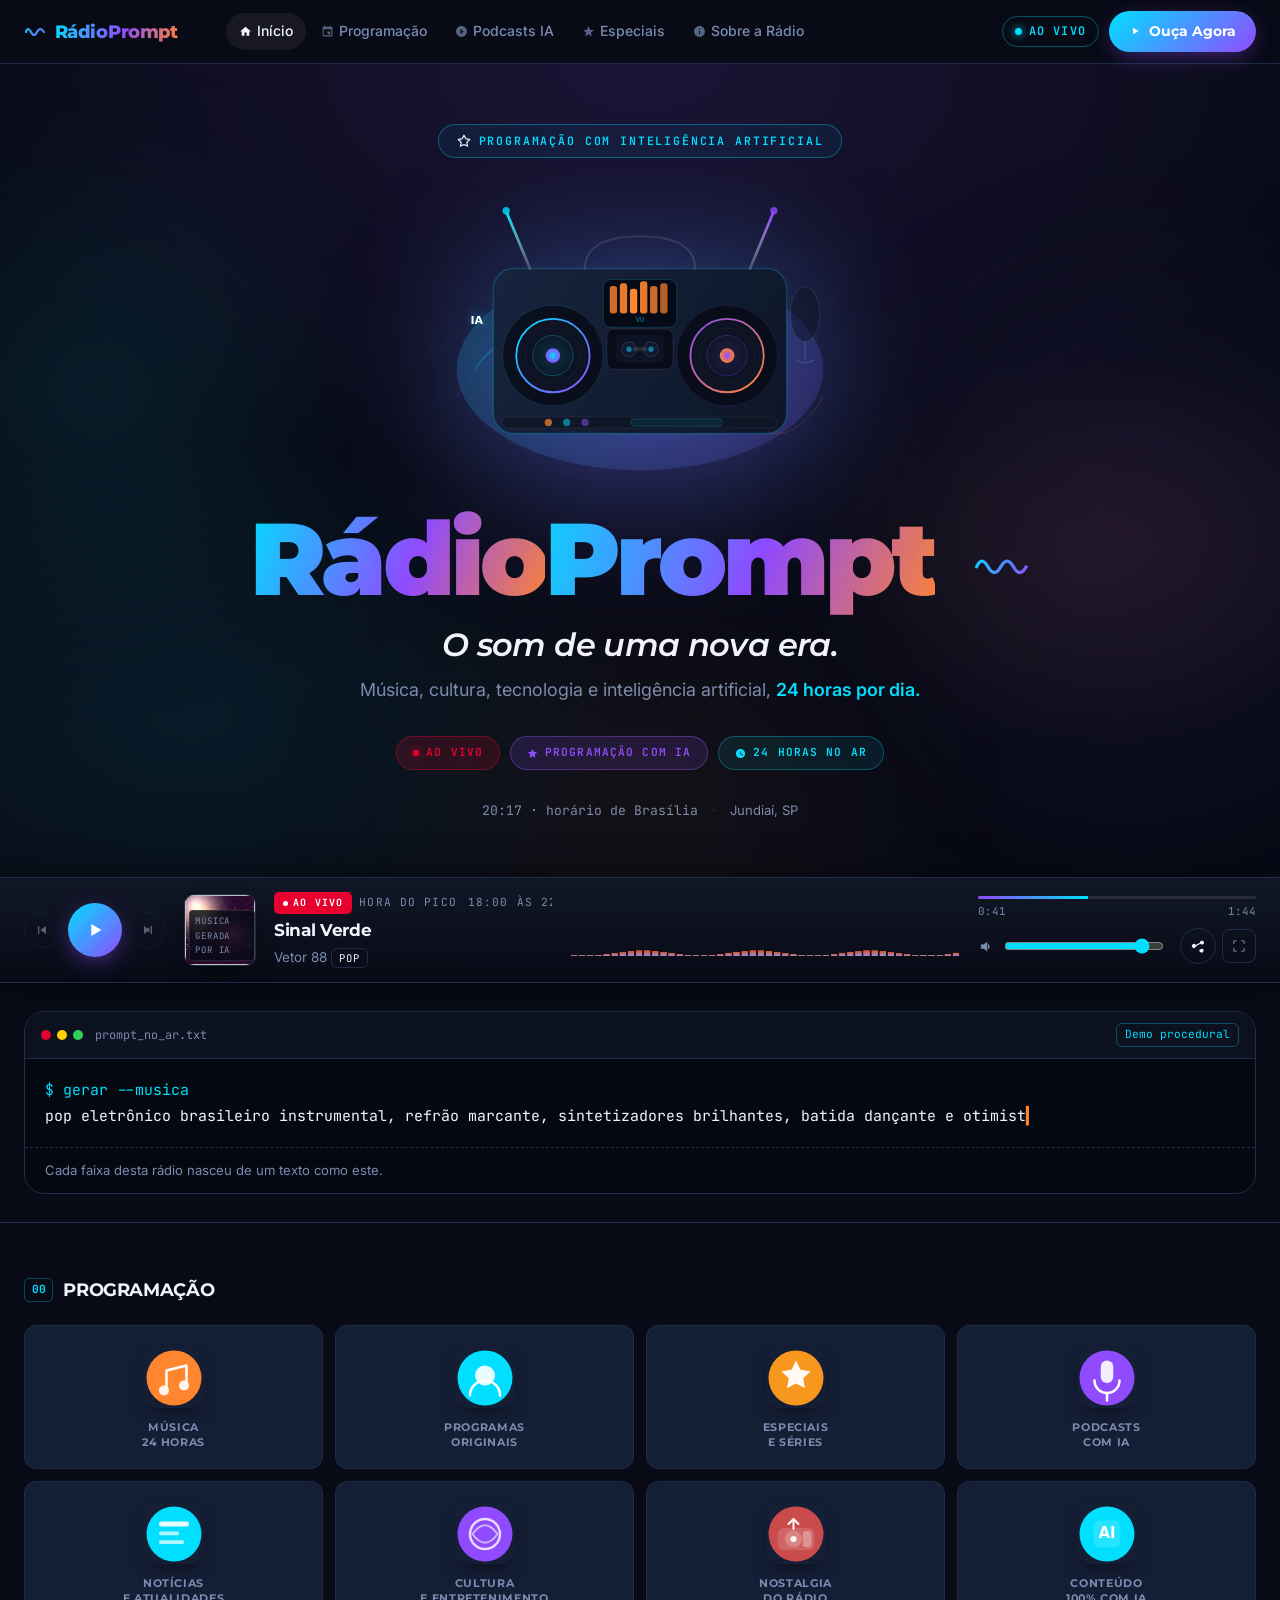
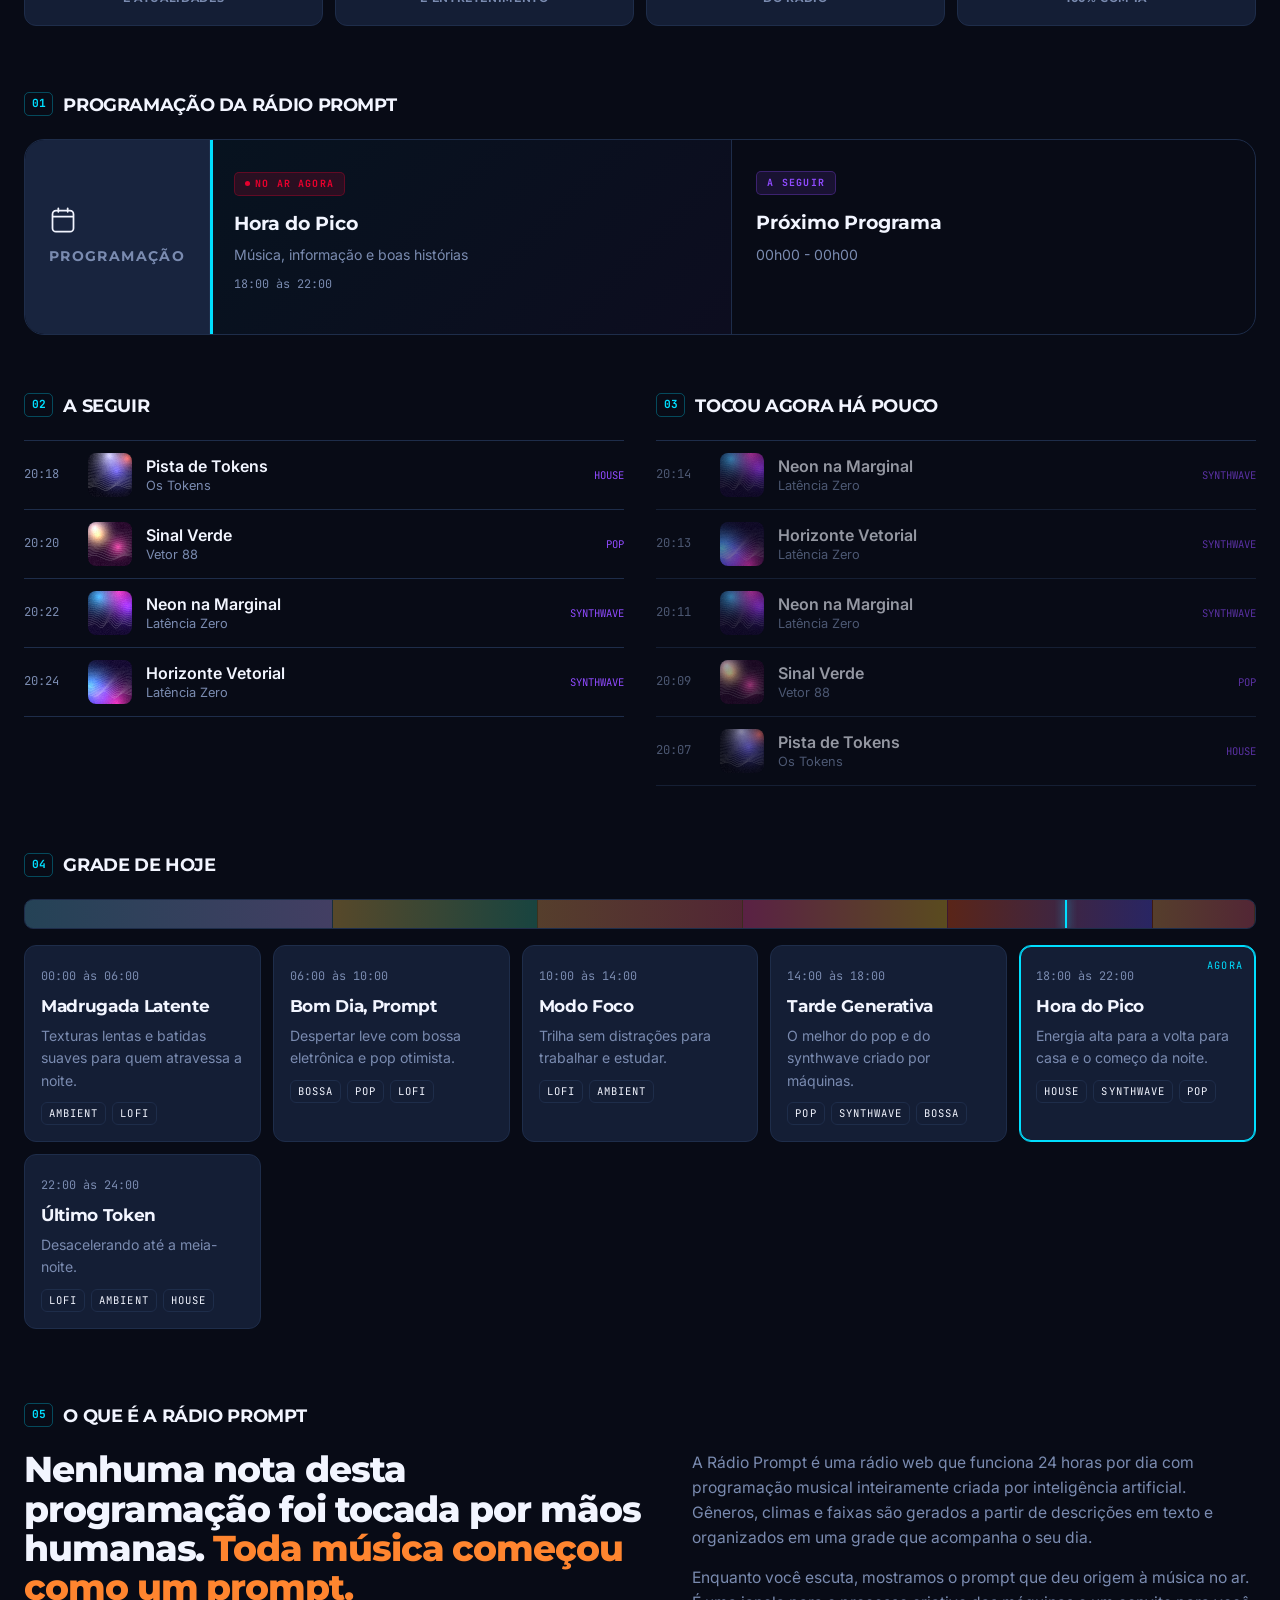
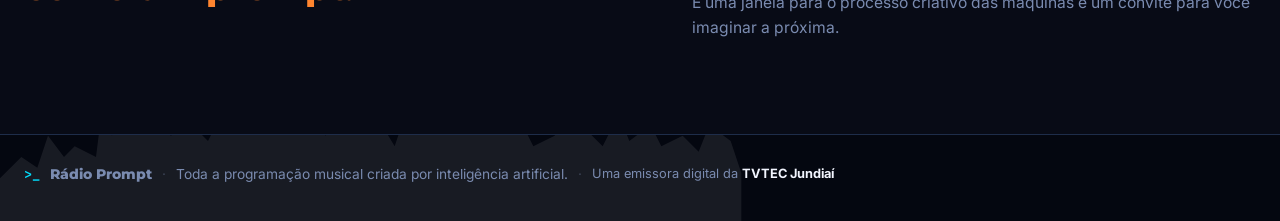
==== commit 910cef58: "Aplica identidade visual do storyboard v3 - Nova paleta: #080B16 fundo, #18243E painéis, #00DFFF cia" ====
--- a/index.html
+++ b/index.html
@@ -3,17 +3,17 @@
 <head>
   <meta charset="utf-8">
   <meta name="viewport" content="width=device-width, initial-scale=1, viewport-fit=cover">
-  <title>Rádio Prompt · música criada por IA, 24 horas no ar</title>
-  <meta name="description" content="Rádio Prompt: a rádio web com toda a programação musical criada por inteligência artificial. Ouça ao vivo.">
-  <meta name="theme-color" content="#08061a">
+  <title>Rádio Prompt · O som de uma nova era</title>
+  <meta name="description" content="Rádio Prompt: música, cultura, tecnologia e inteligência artificial, 24 horas por dia.">
+  <meta name="theme-color" content="#080B16">
   <meta property="og:title" content="Rádio Prompt">
-  <meta property="og:description" content="Toda a programação musical criada por inteligência artificial. Ao vivo, 24 horas.">
+  <meta property="og:description" content="O som de uma nova era. Música, cultura, tecnologia e inteligência artificial, 24 horas por dia.">
   <meta property="og:type" content="website">
   <link rel="icon" href="assets/icone.svg" type="image/svg+xml">
   <link rel="manifest" href="manifest.webmanifest">
   <link rel="preconnect" href="https://fonts.googleapis.com">
   <link rel="preconnect" href="https://fonts.gstatic.com" crossorigin>
-  <link href="https://fonts.googleapis.com/css2?family=Bricolage+Grotesque:opsz,wght@12..96,400;12..96,600;12..96,800&family=JetBrains+Mono:wght@400;600&display=swap" rel="stylesheet">
+  <link href="https://fonts.googleapis.com/css2?family=Montserrat:wght@400;600;700;800;900&family=Inter:wght@400;500;600&family=JetBrains+Mono:wght@400;600&display=swap" rel="stylesheet">
   <link rel="stylesheet" href="assets/site.css">
 </head>
 <body>
@@ -27,7 +27,7 @@
       <a class="marca" href="./" aria-label="Rádio Prompt">
         <svg class="marca-wave" width="22" height="22" viewBox="0 0 22 22" fill="none" aria-hidden="true">
           <path d="M2 11 Q4 5 7 11 Q10 17 13 11 Q16 5 20 11" stroke="url(#gw)" stroke-width="2.2" fill="none" stroke-linecap="round"/>
-          <defs><linearGradient id="gw" x1="2" y1="0" x2="20" y2="22" gradientUnits="userSpaceOnUse"><stop offset="0%" stop-color="#5b8fff"/><stop offset="100%" stop-color="#e06dba"/></linearGradient></defs>
+          <defs><linearGradient id="gw" x1="2" y1="0" x2="20" y2="22" gradientUnits="userSpaceOnUse"><stop offset="0%" stop-color="#00DFFF"/><stop offset="100%" stop-color="#904BFF"/></linearGradient></defs>
         </svg>
         <span class="marca-texto">Rádio<span class="marca-p">Prompt</span></span>
       </a>
@@ -56,7 +56,7 @@
       </nav>
 
       <div class="navbar-direita">
-        <span class="no-ar" id="indicadorNoAr"><i></i><span>No ar</span></span>
+        <span class="no-ar" id="indicadorNoAr"><i></i><span>Ao vivo</span></span>
         <button class="btn-ouva" id="navPlay" disabled aria-label="Ouvir agora">
           <svg width="12" height="12" viewBox="0 0 24 24" fill="currentColor" aria-hidden="true"><path d="M8 5.5v13l11-6.5z"/></svg>
           Ouça Agora
@@ -72,120 +72,180 @@
        HERO
   ═══════════════════════════════════════════════════════ -->
   <section class="hero" aria-label="Cabeçalho">
-    <!-- Fundo decorativo -->
     <div class="hero-bg" aria-hidden="true">
       <div class="hero-glow hero-glow-l"></div>
       <div class="hero-glow hero-glow-r"></div>
       <div class="hero-glow hero-glow-b"></div>
     </div>
+    <div class="hero-scan" aria-hidden="true"></div>
 
     <div class="hero-inner">
-      <!-- Coluna esquerda: tagline -->
-      <div class="hero-col hero-col-esq">
-        <p class="hero-tagline">Do rádio clássico<br>à nova era<br><em>por Prompt.</em></p>
-        <span class="hero-relogio" id="relogio">--:--</span>
-      </div>
-
-      <!-- Centro: logo + visuais -->
-      <div class="hero-col hero-col-centro">
-        <!-- Visual central — ícone de rádio estilizado -->
-        <div class="hero-visual" aria-hidden="true">
-          <svg class="hero-radio-svg" viewBox="0 0 320 220" fill="none" xmlns="http://www.w3.org/2000/svg">
-            <!-- Ondas de fundo -->
-            <ellipse cx="160" cy="130" rx="145" ry="85" fill="url(#grad-elipse)" opacity=".18"/>
-            <ellipse cx="160" cy="130" rx="100" ry="58" fill="url(#grad-elipse)" opacity=".15"/>
-            <!-- Corpo do rádio -->
-            <rect x="55" y="70" width="210" height="130" rx="18" fill="url(#grad-radio)" stroke="#ffffff18" stroke-width="1"/>
-            <!-- Grade do alto-falante esq -->
-            <circle cx="100" cy="135" r="36" fill="#0d0b1e" stroke="#ffffff12" stroke-width="1"/>
-            <circle cx="100" cy="135" r="26" fill="#12102a" stroke="url(#grad-spk)" stroke-width="1.5"/>
-            <circle cx="100" cy="135" r="10" fill="url(#grad-spk-c)"/>
-            <!-- Grade do alto-falante dir -->
-            <circle cx="220" cy="135" r="36" fill="#0d0b1e" stroke="#ffffff12" stroke-width="1"/>
-            <circle cx="220" cy="135" r="26" fill="#12102a" stroke="url(#grad-spk)" stroke-width="1.5"/>
-            <circle cx="220" cy="135" r="10" fill="url(#grad-spk-c)"/>
-            <!-- Display central -->
-            <rect x="128" y="82" width="64" height="40" rx="6" fill="#0a0820" stroke="#5b8fff44" stroke-width="1"/>
-            <rect x="131" y="85" width="58" height="34" rx="4" fill="url(#grad-display)" opacity=".8"/>
-            <!-- VU meter estilizado -->
-            <rect x="136" y="90" width="6" height="22" rx="2" fill="#ff5a1f" opacity=".7"/>
-            <rect x="145" y="88" width="6" height="24" rx="2" fill="#ff5a1f" opacity=".85"/>
-            <rect x="154" y="92" width="6" height="20" rx="2" fill="#ff5a1f"/>
-            <rect x="163" y="86" width="6" height="26" rx="2" fill="#ff5a1f" opacity=".9"/>
-            <rect x="172" y="90" width="6" height="22" rx="2" fill="#ff5a1f" opacity=".75"/>
-            <!-- Cassete slot -->
-            <rect x="130" y="128" width="60" height="34" rx="5" fill="#0a0820" stroke="#ffffff18" stroke-width="1"/>
-            <rect x="140" y="134" width="40" height="22" rx="3" fill="#12102a"/>
-            <circle cx="150" cy="145" r="6" fill="#1a1735" stroke="#ffffff22" stroke-width="1"/>
-            <circle cx="150" cy="145" r="2.5" fill="#5b8fff66"/>
-            <circle cx="170" cy="145" r="6" fill="#1a1735" stroke="#ffffff22" stroke-width="1"/>
-            <circle cx="170" cy="145" r="2.5" fill="#5b8fff66"/>
-            <!-- Antena -->
-            <line x1="240" y1="70" x2="260" y2="20" stroke="url(#grad-ant)" stroke-width="2.5" stroke-linecap="round"/>
-            <circle cx="261" cy="18" r="3" fill="#b9a6ff"/>
-            <!-- Gradients -->
-            <defs>
-              <linearGradient id="grad-elipse" x1="0" y1="0" x2="320" y2="220" gradientUnits="userSpaceOnUse">
-                <stop offset="0%" stop-color="#5b8fff"/>
-                <stop offset="100%" stop-color="#e06dba"/>
-              </linearGradient>
-              <linearGradient id="grad-radio" x1="55" y1="70" x2="265" y2="200" gradientUnits="userSpaceOnUse">
-                <stop offset="0%" stop-color="#1e1a40"/>
-                <stop offset="100%" stop-color="#150e30"/>
-              </linearGradient>
-              <linearGradient id="grad-spk" x1="0" y1="0" x2="1" y2="1">
-                <stop offset="0%" stop-color="#5b8fff"/>
-                <stop offset="100%" stop-color="#e06dba"/>
-              </linearGradient>
-              <radialGradient id="grad-spk-c" cx="50%" cy="50%" r="50%">
-                <stop offset="0%" stop-color="#5b8fff"/>
-                <stop offset="100%" stop-color="#a56bfa"/>
-              </radialGradient>
-              <linearGradient id="grad-display" x1="0" y1="0" x2="1" y2="0">
-                <stop offset="0%" stop-color="#ff5a1f" stop-opacity=".3"/>
-                <stop offset="100%" stop-color="#ff5a1f" stop-opacity=".05"/>
-              </linearGradient>
-              <linearGradient id="grad-ant" x1="240" y1="70" x2="260" y2="20" gradientUnits="userSpaceOnUse">
-                <stop offset="0%" stop-color="#5b8fff"/>
-                <stop offset="100%" stop-color="#b9a6ff"/>
-              </linearGradient>
-            </defs>
-          </svg>
-        </div>
-
-        <!-- Título principal -->
-        <div class="hero-logo-bloco">
-          <h1 class="hero-titulo">
-            <span class="ht-radio">Rádio</span><span class="ht-prompt">Prompt</span>
-            <svg class="ht-wave" viewBox="0 0 36 24" fill="none" aria-hidden="true">
-              <path d="M2 12 Q6 4 10 12 Q14 20 18 12 Q22 4 26 12 Q30 20 34 12" stroke="url(#htw)" stroke-width="2.5" fill="none" stroke-linecap="round"/>
-              <defs><linearGradient id="htw" x1="2" y1="0" x2="34" y2="24" gradientUnits="userSpaceOnUse"><stop offset="0%" stop-color="#5b8fff"/><stop offset="100%" stop-color="#e06dba"/></linearGradient></defs>
-            </svg>
-          </h1>
-          <div class="hero-selos">
-            <span class="selo-24h">— WEB RÁDIO ONLINE 24 HORAS —</span>
-          </div>
-          <div class="hero-badge-ia">
-            <span>PROGRAMAÇÃO CRIADA COM <strong>IA</strong></span>
-          </div>
-        </div>
-      </div>
-
-      <!-- Coluna direita: categorias texto -->
-      <div class="hero-col hero-col-dir">
-        <ul class="hero-cats">
-          <li>MÚSICA</li>
-          <li class="hc-sep">·</li>
-          <li>NOTÍCIAS</li>
-          <li class="hc-br"></li>
-          <li>ENTRETENIMENTO</li>
-          <li class="hc-br"></li>
-          <li>PODCASTS</li>
-          <li class="hc-sep">·</li>
-          <li>ESPECIAIS</li>
-          <li class="hc-br"></li>
-          <li class="hc-mais">E MUITO MAIS</li>
-        </ul>
+      <!-- Badge topo -->
+      <div class="hero-badge-topo">
+        <svg width="14" height="14" viewBox="0 0 24 24" fill="none" aria-hidden="true">
+          <path d="M12 2l3.1 6.3 6.9 1-5 4.9 1.2 6.8L12 18l-6.2 3 1.2-6.8-5-4.9 6.9-1z" stroke="currentColor" stroke-width="2" fill="none" stroke-linejoin="round"/>
+        </svg>
+        <span>PROGRAMAÇÃO COM INTELIGÊNCIA ARTIFICIAL</span>
+      </div>
+
+      <!-- Visual de rádio -->
+      <div class="hero-visual-wrap" aria-hidden="true">
+        <svg class="hero-radio-svg" viewBox="0 0 480 320" fill="none" xmlns="http://www.w3.org/2000/svg">
+          <!-- Glow base -->
+          <ellipse cx="240" cy="200" rx="200" ry="110" fill="url(#hg-elipse)" opacity=".2"/>
+          <!-- Ondas de fundo -->
+          <path d="M60 200 Q100 140 140 200 Q180 260 220 200 Q260 140 300 200 Q340 260 380 200" stroke="url(#hg-wave1)" stroke-width="1.5" fill="none" opacity=".3"/>
+          <path d="M40 230 Q90 150 140 230 Q190 310 240 230 Q290 150 340 230 Q390 310 440 230" stroke="url(#hg-wave2)" stroke-width="1" fill="none" opacity=".2"/>
+          <!-- Corpo principal do rádio boombox -->
+          <rect x="80" y="90" width="320" height="180" rx="22" fill="url(#hg-body)" stroke="rgba(0,223,255,.2)" stroke-width="1.5"/>
+          <!-- Alto-falante esquerdo -->
+          <circle cx="145" cy="185" r="55" fill="rgba(8,11,22,.8)" stroke="rgba(0,223,255,.15)" stroke-width="1"/>
+          <circle cx="145" cy="185" r="40" fill="rgba(14,20,36,.9)" stroke="url(#hg-spk)" stroke-width="2"/>
+          <circle cx="145" cy="185" r="22" fill="url(#hg-spk-inner)" stroke="rgba(0,223,255,.3)" stroke-width="1"/>
+          <circle cx="145" cy="185" r="8" fill="url(#hg-cone)"/>
+          <!-- Grade do alto-falante esq (linhas concêntricas) -->
+          <circle cx="145" cy="185" r="30" fill="none" stroke="rgba(255,255,255,.04)" stroke-width="1"/>
+          <circle cx="145" cy="185" r="35" fill="none" stroke="rgba(255,255,255,.03)" stroke-width="1"/>
+          <!-- Alto-falante direito -->
+          <circle cx="335" cy="185" r="55" fill="rgba(8,11,22,.8)" stroke="rgba(144,75,255,.15)" stroke-width="1"/>
+          <circle cx="335" cy="185" r="40" fill="rgba(14,20,36,.9)" stroke="url(#hg-spk2)" stroke-width="2"/>
+          <circle cx="335" cy="185" r="22" fill="url(#hg-spk-inner2)" stroke="rgba(144,75,255,.3)" stroke-width="1"/>
+          <circle cx="335" cy="185" r="8" fill="url(#hg-cone2)"/>
+          <circle cx="335" cy="185" r="30" fill="none" stroke="rgba(255,255,255,.04)" stroke-width="1"/>
+          <circle cx="335" cy="185" r="35" fill="none" stroke="rgba(255,255,255,.03)" stroke-width="1"/>
+          <!-- Painel central display -->
+          <rect x="200" y="102" width="80" height="52" rx="8" fill="rgba(5,8,20,.9)" stroke="rgba(0,223,255,.2)" stroke-width="1"/>
+          <!-- VU meter bars -->
+          <rect x="207" y="109" width="8" height="30" rx="3" fill="#FF852F" opacity=".8"/>
+          <rect x="218" y="106" width="8" height="33" rx="3" fill="#FF852F" opacity=".9"/>
+          <rect x="229" y="112" width="8" height="27" rx="3" fill="#FF852F"/>
+          <rect x="240" y="104" width="8" height="35" rx="3" fill="#FF852F" opacity=".9"/>
+          <rect x="251" y="109" width="8" height="30" rx="3" fill="#FF852F" opacity=".8"/>
+          <rect x="262" y="106" width="8" height="33" rx="3" fill="#FF852F" opacity=".7"/>
+          <!-- Label VU -->
+          <text x="240" y="148" text-anchor="middle" font-size="8" fill="rgba(0,223,255,.6)" font-family="monospace">VU</text>
+          <!-- Cassete slot central -->
+          <rect x="204" y="156" width="72" height="44" rx="7" fill="rgba(8,11,22,.9)" stroke="rgba(255,255,255,.1)" stroke-width="1"/>
+          <rect x="214" y="163" width="52" height="30" rx="4" fill="rgba(14,20,36,.95)"/>
+          <circle cx="228" cy="178" r="8" fill="rgba(18,27,52,.9)" stroke="rgba(255,255,255,.15)" stroke-width="1"/>
+          <circle cx="228" cy="178" r="3" fill="rgba(0,223,255,.5)"/>
+          <circle cx="252" cy="178" r="8" fill="rgba(18,27,52,.9)" stroke="rgba(255,255,255,.15)" stroke-width="1"/>
+          <circle cx="252" cy="178" r="3" fill="rgba(0,223,255,.5)"/>
+          <rect x="232" y="176" width="16" height="4" rx="2" fill="rgba(255,255,255,.1)"/>
+          <!-- Antena esquerda -->
+          <line x1="120" y1="90" x2="95" y2="30" stroke="url(#hg-ant)" stroke-width="3" stroke-linecap="round"/>
+          <circle cx="94" cy="27" r="4" fill="rgba(0,223,255,.8)"/>
+          <!-- Antena direita -->
+          <line x1="360" y1="90" x2="385" y2="30" stroke="url(#hg-ant2)" stroke-width="3" stroke-linecap="round"/>
+          <circle cx="386" cy="27" r="4" fill="rgba(144,75,255,.8)"/>
+          <!-- Alça -->
+          <path d="M180 90 Q180 55 240 55 Q300 55 300 90" stroke="rgba(255,255,255,.12)" stroke-width="2" fill="none" stroke-linecap="round"/>
+          <!-- Botões inferiores -->
+          <rect x="90" y="252" width="300" height="12" rx="6" fill="rgba(14,20,36,.8)" stroke="rgba(255,255,255,.06)" stroke-width="1"/>
+          <circle cx="140" cy="258" r="4" fill="rgba(255,133,47,.7)"/>
+          <circle cx="160" cy="258" r="4" fill="rgba(0,223,255,.5)"/>
+          <circle cx="180" cy="258" r="4" fill="rgba(144,75,255,.5)"/>
+          <rect x="230" y="254" width="100" height="8" rx="4" fill="rgba(0,223,255,.08)" stroke="rgba(0,223,255,.2)" stroke-width="1"/>
+          <!-- Microfone decorativo (canto direito) -->
+          <ellipse cx="420" cy="140" rx="16" ry="30" fill="rgba(14,20,36,.5)" stroke="rgba(255,255,255,.1)" stroke-width="1"/>
+          <line x1="420" y1="170" x2="420" y2="190" stroke="rgba(255,255,255,.12)" stroke-width="1.5"/>
+          <path d="M410 190 Q420 196 430 190" stroke="rgba(255,255,255,.12)" stroke-width="1.5" fill="none"/>
+          <!-- Rosto IA (canto esquerdo) -->
+          <circle cx="62" cy="145" r="20" fill="url(#hg-ia-face)" opacity=".6"/>
+          <text x="62" y="151" text-anchor="middle" font-size="12" fill="white" font-family="system-ui" font-weight="bold">IA</text>
+
+          <defs>
+            <linearGradient id="hg-elipse" x1="0" y1="0" x2="480" y2="320" gradientUnits="userSpaceOnUse">
+              <stop offset="0%" stop-color="#00DFFF"/>
+              <stop offset="100%" stop-color="#904BFF"/>
+            </linearGradient>
+            <linearGradient id="hg-wave1" x1="60" y1="0" x2="380" y2="0" gradientUnits="userSpaceOnUse">
+              <stop offset="0%" stop-color="#00DFFF"/>
+              <stop offset="100%" stop-color="#904BFF"/>
+            </linearGradient>
+            <linearGradient id="hg-wave2" x1="40" y1="0" x2="440" y2="0" gradientUnits="userSpaceOnUse">
+              <stop offset="0%" stop-color="#904BFF"/>
+              <stop offset="100%" stop-color="#FF852F"/>
+            </linearGradient>
+            <linearGradient id="hg-body" x1="80" y1="90" x2="400" y2="270" gradientUnits="userSpaceOnUse">
+              <stop offset="0%" stop-color="#18243E"/>
+              <stop offset="100%" stop-color="#0d1627"/>
+            </linearGradient>
+            <linearGradient id="hg-spk" x1="0" y1="0" x2="1" y2="1">
+              <stop offset="0%" stop-color="#00DFFF"/>
+              <stop offset="100%" stop-color="#904BFF"/>
+            </linearGradient>
+            <linearGradient id="hg-spk2" x1="0" y1="0" x2="1" y2="1">
+              <stop offset="0%" stop-color="#904BFF"/>
+              <stop offset="100%" stop-color="#FF852F"/>
+            </linearGradient>
+            <radialGradient id="hg-spk-inner" cx="50%" cy="50%" r="50%">
+              <stop offset="0%" stop-color="rgba(0,223,255,.15)"/>
+              <stop offset="100%" stop-color="rgba(0,223,255,.03)"/>
+            </radialGradient>
+            <radialGradient id="hg-spk-inner2" cx="50%" cy="50%" r="50%">
+              <stop offset="0%" stop-color="rgba(144,75,255,.15)"/>
+              <stop offset="100%" stop-color="rgba(144,75,255,.03)"/>
+            </radialGradient>
+            <radialGradient id="hg-cone" cx="50%" cy="50%" r="50%">
+              <stop offset="0%" stop-color="#00DFFF"/>
+              <stop offset="100%" stop-color="#904BFF"/>
+            </radialGradient>
+            <radialGradient id="hg-cone2" cx="50%" cy="50%" r="50%">
+              <stop offset="0%" stop-color="#904BFF"/>
+              <stop offset="100%" stop-color="#FF852F"/>
+            </radialGradient>
+            <linearGradient id="hg-ant" x1="120" y1="90" x2="95" y2="30" gradientUnits="userSpaceOnUse">
+              <stop offset="0%" stop-color="rgba(255,255,255,.2)"/>
+              <stop offset="100%" stop-color="#00DFFF"/>
+            </linearGradient>
+            <linearGradient id="hg-ant2" x1="360" y1="90" x2="385" y2="30" gradientUnits="userSpaceOnUse">
+              <stop offset="0%" stop-color="rgba(255,255,255,.2)"/>
+              <stop offset="100%" stop-color="#904BFF"/>
+            </linearGradient>
+            <radialGradient id="hg-ia-face" cx="50%" cy="50%" r="50%">
+              <stop offset="0%" stop-color="#00DFFF" stop-opacity=".3"/>
+              <stop offset="100%" stop-color="transparent"/>
+            </radialGradient>
+          </defs>
+        </svg>
+      </div>
+
+      <!-- Título -->
+      <h1 class="hero-titulo">
+        <span class="ht-radio">Rádio</span><span class="ht-prompt">Prompt</span>
+        <svg class="ht-wave" viewBox="0 0 44 28" fill="none" aria-hidden="true">
+          <path d="M2 14 Q6 5 11 14 Q16 23 21 14 Q26 5 31 14 Q36 23 41 14" stroke="url(#htw)" stroke-width="2.5" fill="none" stroke-linecap="round"/>
+          <defs><linearGradient id="htw" x1="2" y1="0" x2="41" y2="28" gradientUnits="userSpaceOnUse"><stop offset="0%" stop-color="#00DFFF"/><stop offset="100%" stop-color="#904BFF"/></linearGradient></defs>
+        </svg>
+      </h1>
+
+      <p class="hero-tagline">O som de uma nova era.</p>
+
+      <p class="hero-subtitulo">
+        Música, cultura, tecnologia e inteligência artificial, <strong>24 horas por dia.</strong>
+      </p>
+
+      <!-- Badges -->
+      <div class="hero-badges">
+        <span class="hero-badge hero-badge-live">
+          <i></i> AO VIVO
+        </span>
+        <span class="hero-badge hero-badge-ia">
+          <svg width="11" height="11" viewBox="0 0 24 24" fill="currentColor" aria-hidden="true"><path d="M12 2l3.1 6.3 6.9 1-5 4.9 1.2 6.8L12 18l-6.2 3 1.2-6.8-5-4.9 6.9-1z"/></svg>
+          PROGRAMAÇÃO COM IA
+        </span>
+        <span class="hero-badge hero-badge-24">
+          <svg width="11" height="11" viewBox="0 0 24 24" fill="currentColor" aria-hidden="true"><path d="M12 2C6.5 2 2 6.5 2 12s4.5 10 10 10 10-4.5 10-10S17.5 2 12 2zm.5 5v5.25l4.5 2.67-.75 1.23L11 13V7h1.5z"/></svg>
+          24 HORAS NO AR
+        </span>
+      </div>
+
+      <!-- Relógio e meta -->
+      <div class="hero-meta">
+        <span id="relogio" style="font-family:var(--mono);font-size:.82rem">--:--</span>
+        <span style="opacity:.3">·</span>
+        <span>Jundiaí, SP</span>
       </div>
     </div>
   </section>
@@ -219,9 +279,12 @@
 
       <!-- Info da faixa -->
       <div class="pb-info">
-        <p class="pb-label">Agora na Rádio Prompt · <span id="blocoNome">Sintonizando</span><span class="pb-hora" id="blocoHora"></span></p>
+        <p class="pb-label">
+          <span class="pb-ao-vivo"><i></i>AO VIVO</span>
+          <span id="blocoNome">Rádio Prompt</span><span class="pb-hora" id="blocoHora"></span>
+        </p>
         <p class="pb-titulo" id="faixaTitulo">Rádio Prompt</p>
-        <p class="pb-artista"><span id="faixaArtista">Carregando a programação</span> <span class="tag" id="faixaGenero" hidden></span></p>
+        <p class="pb-artista"><span id="faixaArtista">Programação 24 horas</span> <span class="tag" id="faixaGenero" hidden></span></p>
       </div>
 
       <!-- Espectro -->
@@ -229,7 +292,7 @@
         <canvas class="espectro" id="espectro" width="900" height="120"></canvas>
       </div>
 
-      <!-- Volume + progresso -->
+      <!-- Volume + progresso + fullscreen -->
       <div class="pb-controles">
         <div class="progresso" aria-hidden="true">
           <div class="progresso-barra"><div class="progresso-fill" id="progressoFill"></div></div>
@@ -243,6 +306,9 @@
           <button class="pb-btn pb-btn-sm pb-share" id="botaoCompartilhar" aria-label="Compartilhar">
             <svg viewBox="0 0 24 24" fill="currentColor"><path d="M18 16a3 3 0 0 0-2.4 1.2l-6.7-3.4a3 3 0 0 0 0-1.6l6.7-3.4A3 3 0 1 0 15 7l-6.7 3.4a3 3 0 1 0 0 3.2L15 17a3 3 0 1 0 3-1z"/></svg>
           </button>
+          <button class="pb-fullscreen" aria-label="Tela cheia">
+            <svg viewBox="0 0 24 24" fill="none" stroke="currentColor" stroke-width="2"><path d="M8 3H5a2 2 0 0 0-2 2v3m18 0V5a2 2 0 0 0-2-2h-3m0 18h3a2 2 0 0 0 2-2v-3M3 16v3a2 2 0 0 0 2 2h3"/></svg>
+          </button>
         </div>
       </div>
 
@@ -250,7 +316,7 @@
   </div>
 
   <!-- ═══════════════════════════════════════════════════════
-       TERMINAL DE PROMPT  (mantido no início, logo após player)
+       TERMINAL DE PROMPT
   ═══════════════════════════════════════════════════════ -->
   <div class="prompt-wrap">
     <div class="prompt-wrap-inner">
@@ -278,13 +344,13 @@
       <div class="tiles">
         <div class="tile tile-music">
           <div class="tile-art" aria-hidden="true">
-            <svg viewBox="0 0 48 48" fill="none"><circle cx="24" cy="24" r="22" fill="url(#tc1)"/><path d="M18 32V18l16-4v14" stroke="#fff" stroke-width="2" fill="none" stroke-linecap="round" stroke-linejoin="round"/><circle cx="16" cy="34" r="4" fill="#fff" opacity=".9"/><circle cx="32" cy="30" r="4" fill="#fff" opacity=".9"/><defs><linearGradient id="tc1" x1="2" y1="2" x2="46" y2="46"><stop stop-color="#ff5a1f"/><stop offset="1" stop-color="#ff8c5a"/></linearGradient></defs></svg>
+            <svg viewBox="0 0 48 48" fill="none"><circle cx="24" cy="24" r="22" fill="url(#tc1)"/><path d="M18 32V18l16-4v14" stroke="#fff" stroke-width="2" fill="none" stroke-linecap="round" stroke-linejoin="round"/><circle cx="16" cy="34" r="4" fill="#fff" opacity=".9"/><circle cx="32" cy="30" r="4" fill="#fff" opacity=".9"/><defs><linearGradient id="tc1" x1="2" y1="2" x2="46" y2="46"><stop stop-color="#FF852F"/><stop offset="1" stop-color="#ff5a1f"/></linearGradient></defs></svg>
           </div>
           <span class="tile-nome">MÚSICA<br>24 HORAS</span>
         </div>
         <div class="tile tile-prog">
           <div class="tile-art" aria-hidden="true">
-            <svg viewBox="0 0 48 48" fill="none"><circle cx="24" cy="24" r="22" fill="url(#tc2)"/><circle cx="24" cy="22" r="8" fill="#fff" opacity=".9"/><path d="M12 38c0-6.627 5.373-12 12-12s12 5.373 12 12" stroke="#fff" stroke-width="2" fill="none" stroke-linecap="round"/><defs><linearGradient id="tc2" x1="2" y1="2" x2="46" y2="46"><stop stop-color="#5b8fff"/><stop offset="1" stop-color="#8b5bff"/></linearGradient></defs></svg>
+            <svg viewBox="0 0 48 48" fill="none"><circle cx="24" cy="24" r="22" fill="url(#tc2)"/><circle cx="24" cy="22" r="8" fill="#fff" opacity=".9"/><path d="M12 38c0-6.627 5.373-12 12-12s12 5.373 12 12" stroke="#fff" stroke-width="2" fill="none" stroke-linecap="round"/><defs><linearGradient id="tc2" x1="2" y1="2" x2="46" y2="46"><stop stop-color="#00DFFF"/><stop offset="1" stop-color="#904BFF"/></linearGradient></defs></svg>
           </div>
           <span class="tile-nome">PROGRAMAS<br>ORIGINAIS</span>
         </div>
@@ -296,33 +362,61 @@
         </div>
         <div class="tile tile-pod">
           <div class="tile-art" aria-hidden="true">
-            <svg viewBox="0 0 48 48" fill="none"><circle cx="24" cy="24" r="22" fill="url(#tc4)"/><rect x="19" y="10" width="10" height="18" rx="5" fill="#fff" opacity=".9"/><path d="M14 26c0 5.523 4.477 10 10 10s10-4.477 10-10" stroke="#fff" stroke-width="2" fill="none" stroke-linecap="round"/><line x1="24" y1="36" x2="24" y2="42" stroke="#fff" stroke-width="2" stroke-linecap="round"/><defs><linearGradient id="tc4" x1="2" y1="2" x2="46" y2="46"><stop stop-color="#a56bfa"/><stop offset="1" stop-color="#e06dba"/></linearGradient></defs></svg>
+            <svg viewBox="0 0 48 48" fill="none"><circle cx="24" cy="24" r="22" fill="url(#tc4)"/><rect x="19" y="10" width="10" height="18" rx="5" fill="#fff" opacity=".9"/><path d="M14 26c0 5.523 4.477 10 10 10s10-4.477 10-10" stroke="#fff" stroke-width="2" fill="none" stroke-linecap="round"/><line x1="24" y1="36" x2="24" y2="42" stroke="#fff" stroke-width="2" stroke-linecap="round"/><defs><linearGradient id="tc4" x1="2" y1="2" x2="46" y2="46"><stop stop-color="#904BFF"/><stop offset="1" stop-color="#e06dba"/></linearGradient></defs></svg>
           </div>
           <span class="tile-nome">PODCASTS<br>COM IA</span>
         </div>
         <div class="tile tile-news">
           <div class="tile-art" aria-hidden="true">
-            <svg viewBox="0 0 48 48" fill="none"><circle cx="24" cy="24" r="22" fill="url(#tc5)"/><rect x="12" y="14" width="24" height="4" rx="2" fill="#fff" opacity=".9"/><rect x="12" y="22" width="16" height="3" rx="1.5" fill="#fff" opacity=".7"/><rect x="12" y="29" width="20" height="3" rx="1.5" fill="#fff" opacity=".7"/><defs><linearGradient id="tc5" x1="2" y1="2" x2="46" y2="46"><stop stop-color="#11998e"/><stop offset="1" stop-color="#38ef7d"/></linearGradient></defs></svg>
+            <svg viewBox="0 0 48 48" fill="none"><circle cx="24" cy="24" r="22" fill="url(#tc5)"/><rect x="12" y="14" width="24" height="4" rx="2" fill="#fff" opacity=".9"/><rect x="12" y="22" width="16" height="3" rx="1.5" fill="#fff" opacity=".7"/><rect x="12" y="29" width="20" height="3" rx="1.5" fill="#fff" opacity=".7"/><defs><linearGradient id="tc5" x1="2" y1="2" x2="46" y2="46"><stop stop-color="#00DFFF"/><stop offset="1" stop-color="#0097b2"/></linearGradient></defs></svg>
           </div>
           <span class="tile-nome">NOTÍCIAS<br>E ATUALIDADES</span>
         </div>
         <div class="tile tile-cult">
           <div class="tile-art" aria-hidden="true">
-            <svg viewBox="0 0 48 48" fill="none"><circle cx="24" cy="24" r="22" fill="url(#tc6)"/><circle cx="24" cy="24" r="12" stroke="#fff" stroke-width="2" fill="none" opacity=".8"/><path d="M14 24 Q24 10 34 24 Q24 38 14 24z" stroke="#fff" stroke-width="1.5" fill="none" opacity=".6"/><defs><linearGradient id="tc6" x1="2" y1="2" x2="46" y2="46"><stop stop-color="#fc466b"/><stop offset="1" stop-color="#3f5efb"/></linearGradient></defs></svg>
+            <svg viewBox="0 0 48 48" fill="none"><circle cx="24" cy="24" r="22" fill="url(#tc6)"/><circle cx="24" cy="24" r="12" stroke="#fff" stroke-width="2" fill="none" opacity=".8"/><path d="M14 24 Q24 10 34 24 Q24 38 14 24z" stroke="#fff" stroke-width="1.5" fill="none" opacity=".6"/><defs><linearGradient id="tc6" x1="2" y1="2" x2="46" y2="46"><stop stop-color="#904BFF"/><stop offset="1" stop-color="#3f5efb"/></linearGradient></defs></svg>
           </div>
           <span class="tile-nome">CULTURA<br>E ENTRETENIMENTO</span>
         </div>
         <div class="tile tile-nos">
           <div class="tile-art" aria-hidden="true">
-            <svg viewBox="0 0 48 48" fill="none"><circle cx="24" cy="24" r="22" fill="url(#tc7)"/><rect x="10" y="20" width="28" height="16" rx="4" fill="#fff" opacity=".15" stroke="#fff" stroke-width="1.5"/><circle cx="22" cy="28" r="6" fill="#fff" opacity=".2" stroke="#fff" stroke-width="1.5"/><circle cx="22" cy="28" r="2.5" fill="#fff" opacity=".9"/><rect x="30" y="22" width="6" height="12" rx="2" fill="#fff" opacity=".3" stroke="#fff" stroke-width="1"/><path d="M22 20v-6M18 16l4-4 4 4" stroke="#fff" stroke-width="1.5" stroke-linecap="round" stroke-linejoin="round"/><defs><linearGradient id="tc7" x1="2" y1="2" x2="46" y2="46"><stop stop-color="#c94b4b"/><stop offset="1" stop-color="#4b134f"/></linearGradient></defs></svg>
+            <svg viewBox="0 0 48 48" fill="none"><circle cx="24" cy="24" r="22" fill="url(#tc7)"/><rect x="10" y="20" width="28" height="16" rx="4" fill="#fff" opacity=".15" stroke="#fff" stroke-width="1.5"/><circle cx="22" cy="28" r="6" fill="#fff" opacity=".2" stroke="#fff" stroke-width="1.5"/><circle cx="22" cy="28" r="2.5" fill="#fff" opacity=".9"/><rect x="30" y="22" width="6" height="12" rx="2" fill="#fff" opacity=".3" stroke="#fff" stroke-width="1"/><path d="M22 20v-6M18 16l4-4 4 4" stroke="#fff" stroke-width="1.5" stroke-linecap="round" stroke-linejoin="round"/><defs><linearGradient id="tc7" x1="2" y1="2" x2="46" y2="46"><stop stop-color="#c94b4b"/><stop offset="1" stop-color="#FF852F"/></linearGradient></defs></svg>
           </div>
           <span class="tile-nome">NOSTALGIA<br>DO RÁDIO</span>
         </div>
         <div class="tile tile-ia">
           <div class="tile-art" aria-hidden="true">
-            <svg viewBox="0 0 48 48" fill="none"><circle cx="24" cy="24" r="22" fill="url(#tc8)"/><rect x="14" y="14" width="20" height="20" rx="4" fill="#fff" opacity=".15" stroke="#fff" stroke-width="1.5"/><text x="24" y="27" text-anchor="middle" font-size="12" font-weight="bold" fill="white" font-family="system-ui">AI</text><defs><linearGradient id="tc8" x1="2" y1="2" x2="46" y2="46"><stop stop-color="#0f0c29"/><stop offset="1" stop-color="#302b63"/></linearGradient></defs></svg>
+            <svg viewBox="0 0 48 48" fill="none"><circle cx="24" cy="24" r="22" fill="url(#tc8)"/><rect x="14" y="14" width="20" height="20" rx="4" fill="#fff" opacity=".15" stroke="#fff" stroke-width="1.5"/><text x="24" y="27" text-anchor="middle" font-size="12" font-weight="bold" fill="white" font-family="system-ui">AI</text><defs><linearGradient id="tc8" x1="2" y1="2" x2="46" y2="46"><stop stop-color="#00DFFF"/><stop offset="1" stop-color="#904BFF"/></linearGradient></defs></svg>
           </div>
           <span class="tile-nome">CONTEÚDO<br>100% COM IA</span>
+        </div>
+      </div>
+    </section>
+
+    <!-- PROGRAMAÇÃO EM DESTAQUE -->
+    <section class="prog-destaque" aria-labelledby="tit-prog">
+      <h2 class="secao-titulo" id="tit-prog"><span>01</span> Programação da Rádio Prompt</h2>
+      <div class="prog-destaque-grid">
+        <div class="prog-label-col">
+          <svg width="28" height="28" viewBox="0 0 24 24" fill="none" aria-hidden="true">
+            <rect x="3" y="4" width="18" height="18" rx="3" stroke="currentColor" stroke-width="1.5" fill="none"/>
+            <path d="M3 9h18" stroke="currentColor" stroke-width="1.5"/>
+            <path d="M8 2v3M16 2v3" stroke="currentColor" stroke-width="1.5" stroke-linecap="round"/>
+          </svg>
+          <h3>Programação</h3>
+        </div>
+        <div class="prog-atual">
+          <div class="prog-badge prog-badge-ao-ar">
+            <i></i> NO AR AGORA
+          </div>
+          <p class="prog-nome" id="blocoNome2">Programa em Destaque</p>
+          <p class="prog-desc">Música, informação e boas histórias</p>
+          <p class="prog-horario" id="blocoHora2">00h00</p>
+        </div>
+        <div class="prog-prox">
+          <div class="prog-badge prog-badge-seguir">A SEGUIR</div>
+          <p class="prog-nome">Próximo Programa</p>
+          <p class="prog-desc">00h00 - 00h00</p>
         </div>
       </div>
     </section>
@@ -330,25 +424,25 @@
     <!-- FAIXAS -->
     <section class="faixas">
       <div class="coluna">
-        <h2 class="secao-titulo"><span>01</span> A seguir</h2>
+        <h2 class="secao-titulo"><span>02</span> A seguir</h2>
         <ol class="lista-faixas" id="listaProximas"></ol>
       </div>
       <div class="coluna">
-        <h2 class="secao-titulo"><span>02</span> Tocou agora há pouco</h2>
+        <h2 class="secao-titulo"><span>03</span> Tocou agora há pouco</h2>
         <ol class="lista-faixas lista-passadas" id="listaAnteriores"></ol>
       </div>
     </section>
 
     <!-- GRADE -->
     <section class="grade" id="grade" aria-labelledby="tituloGrade">
-      <h2 class="secao-titulo" id="tituloGrade"><span>03</span> Grade de hoje</h2>
+      <h2 class="secao-titulo" id="tituloGrade"><span>04</span> Grade de hoje</h2>
       <div class="linha-24h" id="linha24h" aria-hidden="true"><div class="linha-agora" id="linhaAgora"></div></div>
       <ul class="blocos" id="listaBlocos"></ul>
     </section>
 
     <!-- MANIFESTO -->
     <section class="manifesto" id="manifesto">
-      <h2 class="secao-titulo"><span>04</span> O que é a Rádio Prompt</h2>
+      <h2 class="secao-titulo"><span>05</span> O que é a Rádio Prompt</h2>
       <div class="manifesto-grid">
         <p class="manifesto-frase">Nenhuma nota desta programação foi tocada por mãos humanas. <em>Toda música começou como um prompt.</em></p>
         <div class="manifesto-texto">
@@ -362,11 +456,22 @@
 
   <!-- RODAPÉ -->
   <footer class="rodape">
+    <!-- Skyline decorativo -->
+    <svg class="rodape-skyline" viewBox="0 0 1200 120" fill="none" xmlns="http://www.w3.org/2000/svg" aria-hidden="true" preserveAspectRatio="xMidYMax meet">
+      <path d="M0 120V80l20-20 15 10 10-30 15 20 10-10 20 10 5-40 10 20 10-30 15 25 20-15 10 20 20-10 15 15 10-20 10 10 20-30 15 25 10-15 20 20 15-10 10 15 20-25 10 20 20-10 15 25 10-30 20 15 10-20 15 10 20-15 10 25 20-20 15 15 10 20 20-10 15-25 10 15 20 20 15-30 10 25 20-15 10 20 20-10 15 15 10-25 20 15 10 30V120H0Z" fill="white"/>
+      <!-- Torre de TV decorativa -->
+      <rect x="580" y="20" width="4" height="60" fill="white"/>
+      <polygon points="582,10 578,25 586,25" fill="white"/>
+      <rect x="575" y="55" width="14" height="3" fill="white"/>
+      <rect x="572" y="65" width="20" height="3" fill="white"/>
+    </svg>
     <div class="rodape-inner">
       <span class="marca-cursor">&gt;_</span>
-      <span id="rodapeNome">Rádio Prompt</span>
+      <span id="rodapeNome" style="font-family:var(--title);font-weight:800">Rádio Prompt</span>
       <span class="rodape-sep">·</span>
-      <span id="rodapeSlogan">Toda a programação musical criada por inteligência artificial.</span>
+      <span id="rodapeSlogan">O som de uma nova era.</span>
+      <span class="rodape-sep">·</span>
+      <span class="rodape-emissora">Uma emissora digital da <strong>TVTEC Jundiaí</strong></span>
       <span class="rodape-links" id="rodapeLinks"></span>
     </div>
   </footer>
@@ -396,6 +501,30 @@
           ham.classList.toggle('ativo', open);
         });
       }
+      // Sync prog destaque com player
+      const blocoNome = document.getElementById('blocoNome');
+      const blocoHora = document.getElementById('blocoHora');
+      const blocoNome2 = document.getElementById('blocoNome2');
+      const blocoHora2 = document.getElementById('blocoHora2');
+      if (blocoNome && blocoNome2) {
+        new MutationObserver(() => { blocoNome2.textContent = blocoNome.textContent; })
+          .observe(blocoNome, { childList:true, characterData:true, subtree:true });
+      }
+      if (blocoHora && blocoHora2) {
+        new MutationObserver(() => { blocoHora2.textContent = blocoHora.textContent; })
+          .observe(blocoHora, { childList:true, characterData:true, subtree:true });
+      }
+      // Fullscreen btn
+      const fsBtn = document.querySelector('.pb-fullscreen');
+      if (fsBtn) {
+        fsBtn.addEventListener('click', () => {
+          if (!document.fullscreenElement) {
+            document.documentElement.requestFullscreen().catch(() => {});
+          } else {
+            document.exitFullscreen().catch(() => {});
+          }
+        });
+      }
     })();
   </script>
 </body>
--- a/assets/site.css
+++ b/assets/site.css
@@ -1,30 +1,32 @@
 /* ============================================================
-   RÁDIO PROMPT — Design System v2
+   RÁDIO PROMPT — Design System v3 (Storyboard Identity)
    ============================================================ */
 :root {
-  --bg:       #08061a;
-  --bg2:      #0f0c26;
-  --bg3:      #16122e;
-  --panel:    #1a1535cc;
-  --border:   #2a2448;
-  --border2:  #3d3466;
-  --text:     #f0ecff;
-  --muted:    #8c86ab;
-  --orange:   #ff5a1f;
-  --lilac:    #b9a6ff;
-  --blue:     #5b8fff;
-  --pink:     #e06dba;
-  --cyan:     #4dd8e8;
-  --green:    #7dffb2;
-
-  --grad-logo: linear-gradient(110deg,#5b8fff 0%,#a56bfa 50%,#e06dba 100%);
-  --grad-hero: linear-gradient(135deg,#5b8fff 0%,#c76dfa 100%);
-  --grad-bar:  linear-gradient(90deg,#b9a6ff,#ff5a1f);
-
-  --r:    14px;
-  --r-lg: 22px;
+  --bg:       #080B16;
+  --bg2:      #0d1220;
+  --bg3:      #111827;
+  --panel:    #18243Ecc;
+  --panel-s:  #18243E;
+  --border:   #1e2d4a;
+  --border2:  #2a3f63;
+  --text:     #F2F5FF;
+  --muted:    #7a8bb0;
+  --cyan:     #00DFFF;
+  --purple:   #904BFF;
+  --orange:   #FF852F;
+  --red:      #E8002E;
+  --gold:     #ffd200;
+
+  --grad-logo: linear-gradient(110deg,#00DFFF 0%,#904BFF 55%,#FF852F 100%);
+  --grad-hero: linear-gradient(135deg,#00DFFF 0%,#904BFF 100%);
+  --grad-bar:  linear-gradient(90deg,#904BFF,#00DFFF);
+  --grad-panel: linear-gradient(135deg,#18243E,#111827);
+
+  --r:    12px;
+  --r-lg: 20px;
   --mono: "JetBrains Mono",ui-monospace,Menlo,Consolas,monospace;
-  --sans: "Bricolage Grotesque",system-ui,sans-serif;
+  --sans: "Inter",system-ui,sans-serif;
+  --title: "Montserrat",system-ui,sans-serif;
   --nav-h: 64px;
 }
 
@@ -33,31 +35,43 @@
 html { -webkit-text-size-adjust:100%; scroll-behavior:smooth; }
 body {
   margin:0; background:var(--bg); color:var(--text);
-  font-family:var(--sans); font-size:16px; line-height:1.55;
+  font-family:var(--sans); font-size:16px; line-height:1.6;
   min-height:100vh; overflow-x:hidden;
 }
 button { font:inherit; color:inherit; cursor:pointer; }
 a { color:inherit; text-decoration:none; }
 
-/* Noise */
+/* Noise overlay */
 .ruido {
-  position:fixed; inset:0; pointer-events:none; z-index:0; opacity:.045;
+  position:fixed; inset:0; pointer-events:none; z-index:0; opacity:.03;
   background-image:url("data:image/svg+xml,%3Csvg xmlns='http://www.w3.org/2000/svg' width='160' height='160'%3E%3Cfilter id='n'%3E%3CfeTurbulence type='fractalNoise' baseFrequency='.9' numOctaves='3'/%3E%3C/filter%3E%3Crect width='100%25' height='100%25' filter='url(%23n)'/%3E%3C/svg%3E");
 }
 
 /* Z stacking */
 .navbar,.hero,.player-bar,.prompt-wrap,main,footer { position:relative; z-index:1; }
 
-@keyframes pulso { 50% { opacity:.18; } }
+@keyframes pulso { 50% { opacity:.2; } }
+@keyframes pulso-dot { 0%,100%{opacity:1;transform:scale(1)} 50%{opacity:.5;transform:scale(.85)} }
 @keyframes fadeUp { from { opacity:0; transform:translateY(16px); } to { opacity:1; transform:none; } }
+@keyframes float {
+  0%,100% { transform:translateY(0); }
+  50% { transform:translateY(-8px); }
+}
+@keyframes scan {
+  0%{transform:translateY(0)} 100%{transform:translateY(100%)}
+}
+@keyframes glow-pulse {
+  0%,100%{box-shadow:0 0 20px #00DFFF33, 0 0 60px #904BFF22}
+  50%{box-shadow:0 0 40px #00DFFF55, 0 0 100px #904BFF44}
+}
 
 /* ============================================================
    NAVBAR
    ============================================================ */
 .navbar {
   position:sticky; top:0; z-index:200;
-  background:#08061acc; backdrop-filter:blur(24px);
-  -webkit-backdrop-filter:blur(24px);
+  background:rgba(8,11,22,.88); backdrop-filter:blur(28px);
+  -webkit-backdrop-filter:blur(28px);
   border-bottom:1px solid var(--border);
   height:var(--nav-h);
 }
@@ -71,7 +85,7 @@
 .marca { display:flex; align-items:center; gap:9px; flex-shrink:0; }
 .marca-wave { display:block; flex-shrink:0; }
 .marca-texto {
-  font-weight:800; font-size:1.18rem; letter-spacing:-.03em;
+  font-family:var(--title); font-weight:800; font-size:1.15rem; letter-spacing:-.03em;
   background:var(--grad-logo);
   -webkit-background-clip:text; -webkit-text-fill-color:transparent; background-clip:text;
 }
@@ -89,7 +103,7 @@
   transition:color .18s, background .18s; white-space:nowrap;
 }
 .nav-link svg { opacity:.7; flex-shrink:0; transition:opacity .18s; }
-.nav-link:hover, .nav-ativo { color:var(--text); background:var(--bg3); }
+.nav-link:hover, .nav-ativo { color:var(--text); background:rgba(255,255,255,.06); }
 .nav-link:hover svg, .nav-ativo svg { opacity:1; }
 
 /* Navbar right */
@@ -97,26 +111,26 @@
 
 .no-ar {
   display:inline-flex; align-items:center; gap:7px;
-  padding:5px 11px; border-radius:999px;
-  border:1px solid #ff5a1f55; color:var(--orange);
+  padding:5px 12px; border-radius:999px;
+  border:1px solid rgba(0,223,255,.35); color:var(--cyan);
   font-family:var(--mono); font-size:.74rem;
   text-transform:uppercase; letter-spacing:.1em; font-weight:600;
 }
 .no-ar i {
   width:7px; height:7px; border-radius:50%;
-  background:var(--orange); box-shadow:0 0 10px var(--orange);
-  animation:pulso 1.6s infinite; flex-shrink:0;
+  background:var(--cyan); box-shadow:0 0 8px var(--cyan);
+  animation:pulso-dot 1.4s infinite; flex-shrink:0;
 }
 
 .btn-ouva {
   display:inline-flex; align-items:center; gap:8px;
   padding:9px 20px; border-radius:999px; border:0;
   background:var(--grad-hero); color:#fff;
-  font-weight:700; font-size:.875rem;
-  box-shadow:0 6px 24px -6px #a56bfa88;
+  font-family:var(--title); font-weight:700; font-size:.875rem;
+  box-shadow:0 6px 24px -6px rgba(144,75,255,.55);
   transition:transform .15s, box-shadow .2s, opacity .2s;
 }
-.btn-ouva:hover { transform:translateY(-1px); box-shadow:0 10px 30px -6px #a56bfaaa; }
+.btn-ouva:hover { transform:translateY(-1px); box-shadow:0 10px 30px -6px rgba(144,75,255,.7); }
 .btn-ouva:disabled { opacity:.45; cursor:wait; }
 
 /* Hamburger */
@@ -138,77 +152,69 @@
    HERO
    ============================================================ */
 .hero {
-  overflow:hidden;
+  overflow:hidden; position:relative;
   background:
-    radial-gradient(ellipse 900px 500px at 20% 100%, #ff5a1f10, transparent 60%),
-    radial-gradient(ellipse 1100px 600px at 80% -10%, #5b8fff18, transparent 60%),
-    radial-gradient(ellipse 700px 400px at 50% 60%, #a56bfa0c, transparent 55%);
-  border-bottom:1px solid var(--border);
-}
-.hero-bg { position:absolute; inset:0; pointer-events:none; }
+    radial-gradient(ellipse 1200px 700px at 50% 0%, rgba(144,75,255,.14), transparent 60%),
+    radial-gradient(ellipse 800px 500px at 15% 80%, rgba(0,223,255,.08), transparent 55%),
+    radial-gradient(ellipse 600px 400px at 85% 60%, rgba(255,133,47,.07), transparent 50%),
+    var(--bg);
+}
+.hero-bg { position:absolute; inset:0; pointer-events:none; overflow:hidden; }
 .hero-glow {
   position:absolute; border-radius:50%;
   filter:blur(80px); pointer-events:none;
 }
 .hero-glow-l {
-  width:400px; height:400px; left:-100px; top:50%;
+  width:500px; height:500px; left:-150px; top:40%;
   transform:translateY(-50%);
-  background:radial-gradient(circle, #ff5a1f20, transparent 70%);
+  background:radial-gradient(circle, rgba(0,223,255,.12), transparent 70%);
 }
 .hero-glow-r {
-  width:500px; height:500px; right:-100px; top:30%;
-  background:radial-gradient(circle, #5b8fff1a, transparent 70%);
+  width:600px; height:600px; right:-150px; top:20%;
+  background:radial-gradient(circle, rgba(144,75,255,.12), transparent 70%);
 }
 .hero-glow-b {
-  width:600px; height:300px; left:50%; bottom:-50px;
+  width:800px; height:300px; left:50%; bottom:-80px;
   transform:translateX(-50%);
-  background:radial-gradient(circle, #a56bfa14, transparent 70%);
+  background:radial-gradient(circle, rgba(255,133,47,.07), transparent 70%);
+}
+/* Scan line effect */
+.hero-scan {
+  position:absolute; inset:0; pointer-events:none; overflow:hidden;
+}
+.hero-scan::after {
+  content:''; position:absolute; left:0; right:0; top:-100%;
+  height:40%; background:linear-gradient(to bottom, transparent, rgba(0,223,255,.025), transparent);
+  animation:scan 8s linear infinite;
 }
 
 .hero-inner {
   max-width:1360px; margin:0 auto;
-  padding:48px max(24px,env(safe-area-inset-left,0px)) 48px;
-  display:grid;
-  grid-template-columns:200px 1fr 220px;
-  gap:32px; align-items:center;
+  padding:60px max(24px,env(safe-area-inset-left,0px)) 56px;
+  display:flex; flex-direction:column; align-items:center;
+  text-align:center; gap:0;
   min-height:calc(100vh - var(--nav-h) - 120px);
-}
-
-/* Col esquerda */
-.hero-col-esq {
-  display:flex; flex-direction:column; gap:20px;
-  align-items:flex-start;
-}
-.hero-tagline {
-  margin:0; font-size:clamp(1.1rem,1.6vw,1.5rem);
-  font-style:italic; font-weight:600; line-height:1.3;
-  color:var(--text); letter-spacing:-.02em;
-}
-.hero-tagline em { font-style:italic; color:var(--orange); }
-.hero-relogio { font-family:var(--mono); font-size:.85rem; color:var(--muted); }
-
-/* Col centro */
-.hero-col-centro { display:flex; flex-direction:column; align-items:center; gap:24px; }
-
-/* SVG radio visual */
-.hero-visual { width:100%; max-width:380px; }
-.hero-radio-svg {
-  width:100%; height:auto;
-  filter:drop-shadow(0 20px 60px #5b8fff33) drop-shadow(0 0 40px #a56bfa22);
-  animation:float 6s ease-in-out infinite;
-}
-@keyframes float {
-  0%,100% { transform:translateY(0); }
-  50% { transform:translateY(-10px); }
-}
-
-/* Logo bloco */
-.hero-logo-bloco { text-align:center; }
+  justify-content:center;
+}
+
+/* Badge topo */
+.hero-badge-topo {
+  display:inline-flex; align-items:center; gap:8px;
+  border:1px solid rgba(0,223,255,.35); border-radius:999px;
+  padding:7px 18px; margin-bottom:28px;
+  background:rgba(0,223,255,.06);
+}
+.hero-badge-topo span {
+  font-family:var(--mono); font-size:.72rem;
+  letter-spacing:.16em; text-transform:uppercase; color:var(--cyan); font-weight:600;
+}
+
+/* Título principal */
 .hero-titulo {
-  margin:0; display:inline-flex; align-items:center; gap:10px;
-  font-size:clamp(2.8rem,6vw,5.2rem); font-weight:800;
-  letter-spacing:-.04em; line-height:.95;
-  flex-wrap:wrap; justify-content:center;
+  margin:0 0 18px;
+  font-family:var(--title); font-size:clamp(3.2rem,8vw,7rem);
+  font-weight:900; letter-spacing:-.04em; line-height:.92;
+  display:inline-block;
 }
 .ht-radio {
   background:var(--grad-logo);
@@ -218,54 +224,84 @@
   background:var(--grad-logo);
   -webkit-background-clip:text; -webkit-text-fill-color:transparent; background-clip:text;
 }
-.ht-wave { width:clamp(28px,4vw,46px); height:auto; flex-shrink:0; }
-
-.hero-selos {
-  margin:16px 0 10px;
-}
-.selo-24h {
-  font-family:var(--mono); font-size:clamp(.62rem,.9vw,.8rem);
-  letter-spacing:.18em; color:var(--muted); font-weight:600;
-}
-
+.ht-wave { width:clamp(32px,5vw,56px); height:auto; flex-shrink:0; display:inline-block; vertical-align:middle; margin-left:12px; }
+
+/* Tagline */
+.hero-tagline {
+  margin:0 0 10px;
+  font-family:var(--title); font-size:clamp(1.3rem,2.5vw,2rem);
+  font-weight:600; color:var(--text); letter-spacing:-.02em; line-height:1.3;
+  font-style:italic;
+}
+.hero-tagline em { color:var(--orange); font-style:italic; }
+
+/* Subtítulo */
+.hero-subtitulo {
+  margin:0 0 32px;
+  color:var(--muted); font-size:clamp(.95rem,1.4vw,1.15rem); line-height:1.6;
+  max-width:600px;
+}
+.hero-subtitulo strong { color:var(--cyan); font-weight:600; }
+
+/* Relogio */
+.hero-relogio { font-family:var(--mono); font-size:.85rem; color:var(--muted); }
+
+/* Visual central */
+.hero-visual-wrap {
+  position:relative; margin-bottom:32px;
+  display:flex; align-items:center; justify-content:center;
+}
+.hero-radio-svg {
+  width:clamp(240px,38vw,440px); height:auto;
+  filter:drop-shadow(0 30px 80px rgba(144,75,255,.4)) drop-shadow(0 0 60px rgba(0,223,255,.2));
+  animation:float 7s ease-in-out infinite;
+}
+
+/* Badges row */
+.hero-badges {
+  display:flex; gap:10px; flex-wrap:wrap; justify-content:center;
+  margin-bottom:14px;
+}
+.hero-badge {
+  display:inline-flex; align-items:center; gap:7px;
+  padding:7px 16px; border-radius:999px;
+  font-family:var(--mono); font-size:.7rem; font-weight:600;
+  letter-spacing:.1em; text-transform:uppercase;
+}
 .hero-badge-ia {
-  display:inline-flex; align-items:center;
-  border:1px solid #5b8fff44; border-radius:999px;
-  padding:8px 20px;
-  background:linear-gradient(135deg,#5b8fff0d,#a56bfa0d);
-  backdrop-filter:blur(8px);
-}
-.hero-badge-ia span {
-  font-family:var(--mono); font-size:clamp(.68rem,.95vw,.85rem);
-  letter-spacing:.12em; text-transform:uppercase; color:var(--text); font-weight:600;
-}
-.hero-badge-ia strong { color:var(--blue); }
-
-/* Col direita */
-.hero-col-dir { align-self:center; }
-.hero-cats {
-  list-style:none; margin:0; padding:0;
-  display:flex; flex-direction:column; gap:4px;
-}
-.hero-cats li {
-  font-family:var(--mono); font-size:clamp(.62rem,.85vw,.78rem);
-  letter-spacing:.12em; font-weight:600; color:var(--muted);
-  text-transform:uppercase;
-}
-.hc-sep { color:var(--border2); font-size:.9rem; padding:0 4px; }
-.hc-br { display:none; }
-.hc-mais {
-  color:var(--blue); font-size:clamp(.68rem,.9vw,.82rem);
-  letter-spacing:.14em; margin-top:4px;
+  background:rgba(144,75,255,.15); border:1px solid rgba(144,75,255,.4);
+  color:var(--purple);
+}
+.hero-badge-24 {
+  background:rgba(0,223,255,.08); border:1px solid rgba(0,223,255,.3);
+  color:var(--cyan);
+}
+.hero-badge-live {
+  background:rgba(232,0,46,.15); border:1px solid rgba(232,0,46,.4);
+  color:var(--red);
+}
+.hero-badge-live i {
+  width:6px; height:6px; border-radius:50%; background:var(--red);
+  box-shadow:0 0 8px var(--red);
+  animation:pulso-dot 1.4s infinite; flex-shrink:0;
+}
+
+/* Tagline sub-relogio row */
+.hero-meta {
+  display:flex; align-items:center; gap:14px; justify-content:center;
+  margin-top:16px; color:var(--muted); font-size:.82rem;
 }
 
 /* ============================================================
    PLAYER BAR
    ============================================================ */
 .player-bar {
-  background:linear-gradient(180deg,#100d22ee,#0c0a1aee);
+  background:linear-gradient(180deg, rgba(18,24,40,.97), rgba(8,11,22,.97));
+  border-top:1px solid var(--border);
   border-bottom:1px solid var(--border);
-  backdrop-filter:blur(16px);
+  backdrop-filter:blur(20px);
+  position:sticky; top:var(--nav-h); z-index:100;
+  box-shadow:0 4px 32px rgba(0,0,0,.5);
 }
 .player-bar-inner {
   max-width:1360px; margin:0 auto;
@@ -281,7 +317,7 @@
   background:transparent; border:1px solid var(--border); border-radius:50%;
   display:grid; place-items:center; transition:border-color .15s, background .15s;
 }
-.pb-btn:hover:not(:disabled) { border-color:var(--border2); background:var(--bg3); }
+.pb-btn:hover:not(:disabled) { border-color:var(--border2); background:rgba(255,255,255,.05); }
 .pb-btn:disabled { opacity:.35; cursor:default; }
 .pb-btn-sm { width:36px; height:36px; }
 .pb-btn-sm svg { width:16px; height:16px; fill:var(--text); }
@@ -289,25 +325,40 @@
 
 /* Botão play grande */
 .botao-play.pb-play {
-  width:52px; height:52px; border-radius:50%;
+  width:54px; height:54px; border-radius:50%;
   padding:0; display:grid; place-items:center;
   border:0; background:var(--grad-hero);
-  box-shadow:0 6px 24px -6px #a56bfa99;
+  box-shadow:0 6px 24px -6px rgba(144,75,255,.7);
   transition:transform .15s, box-shadow .2s, opacity .2s;
   flex-shrink:0;
-}
-.botao-play.pb-play:hover:not(:disabled) { transform:scale(1.08); box-shadow:0 10px 30px -6px #a56bfabb; }
-.botao-play.pb-play:disabled { opacity:.45; cursor:wait; }
+  animation:glow-pulse 3s ease-in-out infinite;
+}
+.botao-play.pb-play:hover:not(:disabled) { transform:scale(1.08); }
+.botao-play.pb-play:disabled { opacity:.45; cursor:wait; animation:none; }
 .botao-play.pb-play svg { width:22px; height:22px; fill:#fff; }
 .botao-play .ic-pause { display:none; }
 .tocando .botao-play .ic-pause { display:block; }
 .tocando .botao-play .ic-play { display:none; }
+
+/* Badge AO VIVO */
+.pb-ao-vivo {
+  display:inline-flex; align-items:center; gap:5px;
+  padding:3px 9px; border-radius:5px;
+  background:var(--red); color:#fff;
+  font-family:var(--mono); font-size:.62rem; font-weight:700;
+  letter-spacing:.12em; text-transform:uppercase; flex-shrink:0;
+}
+.pb-ao-vivo i {
+  width:5px; height:5px; border-radius:50%; background:#fff;
+  animation:pulso-dot 1.2s infinite; flex-shrink:0;
+}
 
 /* Capa */
 .pb-capa {
   position:relative; width:72px; height:72px;
   border-radius:10px; overflow:hidden; flex-shrink:0;
   box-shadow:0 8px 24px -8px #000c;
+  border:1px solid var(--border);
 }
 .pb-capa canvas,
 .pb-capa img { width:100%; height:100%; display:block; object-fit:cover; }
@@ -316,7 +367,7 @@
   position:absolute; left:4px; bottom:4px;
   font-family:var(--mono); font-size:.56rem; text-transform:uppercase;
   letter-spacing:.1em; padding:3px 5px; border-radius:4px;
-  background:#0a0820cc; border:1px solid #ffffff1a; color:var(--muted);
+  background:rgba(8,11,22,.85); border:1px solid rgba(255,255,255,.1); color:var(--muted);
 }
 .tag {
   font-family:var(--mono); font-size:.66rem; text-transform:uppercase;
@@ -327,13 +378,14 @@
 /* Info */
 .pb-info { min-width:0; }
 .pb-label {
-  margin:0 0 2px; font-family:var(--mono); font-size:.7rem;
-  color:var(--blue); text-transform:uppercase; letter-spacing:.1em;
+  margin:0 0 3px; display:flex; align-items:center; gap:7px;
+  font-family:var(--mono); font-size:.7rem;
+  color:var(--muted); text-transform:uppercase; letter-spacing:.1em;
   white-space:nowrap; overflow:hidden; text-overflow:ellipsis;
 }
-.pb-hora { color:var(--muted); margin-left:6px; }
+.pb-hora { color:var(--muted); margin-left:4px; }
 .pb-titulo {
-  margin:0; font-size:1.05rem; font-weight:700; letter-spacing:-.02em;
+  margin:0; font-family:var(--title); font-size:1.05rem; font-weight:700; letter-spacing:-.02em;
   white-space:nowrap; overflow:hidden; text-overflow:ellipsis;
 }
 .pb-artista { margin:3px 0 0; color:var(--muted); font-size:.84rem; }
@@ -345,7 +397,7 @@
 /* Controles dir */
 .pb-controles { min-width:0; }
 .progresso { margin-bottom:8px; }
-.progresso-barra { height:3px; border-radius:3px; background:#ffffff14; overflow:hidden; }
+.progresso-barra { height:3px; border-radius:3px; background:rgba(255,255,255,.1); overflow:hidden; }
 .progresso-fill { height:100%; width:0; background:var(--grad-bar); transition:width .5s linear; }
 .progresso-tempos {
   display:flex; justify-content:space-between;
@@ -354,7 +406,18 @@
 .pb-vol-row { display:flex; align-items:center; gap:6px; }
 .volume { display:inline-flex; align-items:center; gap:7px; color:var(--muted); flex:1; }
 .volume svg { width:17px; height:17px; fill:currentColor; flex-shrink:0; }
-.volume input { flex:1; min-width:60px; accent-color:var(--orange); }
+.volume input { flex:1; min-width:60px; accent-color:var(--cyan); }
+
+/* Fullscreen btn */
+.pb-fullscreen {
+  width:34px; height:34px; border-radius:8px;
+  background:transparent; border:1px solid var(--border);
+  display:grid; place-items:center; color:var(--muted);
+  transition:border-color .15s, color .15s;
+  flex-shrink:0;
+}
+.pb-fullscreen:hover { border-color:var(--cyan); color:var(--cyan); }
+.pb-fullscreen svg { width:14px; height:14px; }
 
 /* ============================================================
    TERMINAL DE PROMPT
@@ -370,20 +433,23 @@
 .terminal {
   display:flex; flex-direction:column;
   border:1px solid var(--border); border-radius:var(--r-lg);
-  background:#060410f0; overflow:hidden;
+  background:rgba(5,8,16,.95); overflow:hidden;
 }
 .terminal-barra {
   display:flex; align-items:center; gap:12px;
   padding:11px 16px; border-bottom:1px solid var(--border);
   font-family:var(--mono); font-size:.74rem; color:var(--muted);
+  background:rgba(14,20,36,.8);
 }
 .pontos { display:inline-flex; gap:6px; }
-.pontos i { width:10px; height:10px; border-radius:50%; background:#2a2639; }
-.pontos i:first-child { background:var(--orange); }
+.pontos i { width:10px; height:10px; border-radius:50%; background:var(--border); }
+.pontos i:first-child { background:var(--red); }
+.pontos i:nth-child(2) { background:var(--gold); }
+.pontos i:nth-child(3) { background:#30d158; }
 .terminal-titulo { flex:1; }
 .terminal-modelo {
-  color:var(--green); border:1px solid #7dffb233;
-  padding:2px 8px; border-radius:6px;
+  color:var(--cyan); border:1px solid rgba(0,223,255,.3);
+  padding:2px 8px; border-radius:6px; font-size:.7rem;
 }
 .terminal-corpo {
   margin:0; padding:18px 20px; flex:1;
@@ -391,7 +457,7 @@
   white-space:pre-wrap; word-break:break-word; color:var(--text);
   min-height:80px;
 }
-.terminal-prefixo { color:var(--green); }
+.terminal-prefixo { color:var(--cyan); }
 .cursor { color:var(--orange); animation:pulso 1s steps(1) infinite; }
 .terminal-rodape {
   margin:0; padding:12px 20px; border-top:1px dashed var(--border);
@@ -406,12 +472,13 @@
   padding:0 max(24px,env(safe-area-inset-left,0px)) 80px;
 }
 .secao-titulo {
-  font-size:.95rem; font-weight:600; letter-spacing:-.01em;
-  margin:0 0 18px; display:flex; gap:10px; align-items:baseline;
+  font-family:var(--title); font-size:1.15rem; font-weight:700; letter-spacing:-.02em;
+  margin:0 0 20px; display:flex; gap:10px; align-items:center;
   text-transform:uppercase;
 }
 .secao-titulo span {
-  font-family:var(--mono); font-size:.7rem; color:var(--orange);
+  font-family:var(--mono); font-size:.7rem; color:var(--cyan);
+  border:1px solid rgba(0,223,255,.3); padding:2px 7px; border-radius:5px;
 }
 
 /* ============================================================
@@ -420,30 +487,34 @@
 .categorias { margin-top:52px; }
 .tiles {
   display:grid;
-  grid-template-columns:repeat(8,1fr);
+  grid-template-columns:repeat(4,1fr);
+  grid-template-rows:auto auto;
   gap:12px;
 }
 .tile {
   display:flex; flex-direction:column; align-items:center;
-  gap:10px; padding:18px 12px 16px;
+  gap:12px; padding:22px 16px 18px;
   border-radius:var(--r); border:1px solid var(--border);
   background:var(--panel); text-align:center;
-  cursor:default;
+  cursor:default; overflow:hidden; position:relative;
   transition:border-color .2s, transform .2s, box-shadow .2s;
 }
-.tile:hover {
-  border-color:var(--border2); transform:translateY(-3px);
-  box-shadow:0 14px 36px -14px #0009;
-}
+.tile::before {
+  content:''; position:absolute; inset:0; opacity:0;
+  transition:opacity .2s;
+}
+.tile:hover { border-color:var(--border2); transform:translateY(-4px); box-shadow:0 16px 40px -16px rgba(0,0,0,.7); }
+.tile:hover::before { opacity:1; }
 .tile-art {
-  width:52px; height:52px; border-radius:12px; overflow:hidden;
-  flex-shrink:0; box-shadow:0 6px 18px -6px #0008;
+  width:60px; height:60px; border-radius:14px; overflow:hidden;
+  flex-shrink:0; box-shadow:0 8px 20px -8px rgba(0,0,0,.6);
+  position:relative; z-index:1;
 }
 .tile-art svg { width:100%; height:100%; display:block; }
 .tile-nome {
-  font-family:var(--mono); font-size:.62rem; font-weight:600;
-  letter-spacing:.08em; text-transform:uppercase; line-height:1.4;
-  color:var(--muted);
+  font-family:var(--title); font-size:.68rem; font-weight:700;
+  letter-spacing:.06em; text-transform:uppercase; line-height:1.4;
+  color:var(--muted); position:relative; z-index:1;
 }
 .tile:hover .tile-nome { color:var(--text); }
 
@@ -461,8 +532,8 @@
 .lista-faixas canvas { width:44px; height:44px; border-radius:8px; }
 .lista-faixas .t { font-weight:600; line-height:1.2; min-width:0; }
 .lista-faixas .t small { display:block; font-weight:400; color:var(--muted); font-size:.8rem; margin-top:2px; }
-.lista-faixas .g { font-family:var(--mono); font-size:.66rem; text-transform:uppercase; color:var(--lilac); }
-.lista-passadas li { opacity:.65; }
+.lista-faixas .g { font-family:var(--mono); font-size:.66rem; text-transform:uppercase; color:var(--purple); }
+.lista-passadas li { opacity:.6; }
 .vazio { color:var(--muted); padding:14px 0; font-size:.9rem; }
 
 /* ============================================================
@@ -473,23 +544,72 @@
   position:relative; height:30px; border-radius:9px;
   overflow:hidden; display:flex; border:1px solid var(--border);
 }
-.linha-24h .seg { height:100%; border-right:1px solid #0b0a12; }
-.linha-agora { position:absolute; top:-4px; bottom:-4px; width:2px; background:var(--text); box-shadow:0 0 10px #fff; z-index:2; }
+.linha-24h .seg { height:100%; border-right:1px solid rgba(0,0,0,.3); }
+.linha-agora { position:absolute; top:-4px; bottom:-4px; width:2px; background:var(--cyan); box-shadow:0 0 10px var(--cyan); z-index:2; }
 .blocos {
   list-style:none; padding:0; margin:16px 0 0;
   display:grid; grid-template-columns:repeat(auto-fill,minmax(220px,1fr)); gap:12px;
 }
 .blocos li { padding:16px; border:1px solid var(--border); border-radius:var(--r); background:var(--panel); position:relative; }
-.blocos li.atual { border-color:var(--orange); box-shadow:0 0 0 1px var(--orange) inset; }
+.blocos li.atual { border-color:var(--cyan); box-shadow:0 0 0 1px var(--cyan) inset; }
 .blocos li.atual::after {
   content:"agora"; position:absolute; top:12px; right:12px;
-  font-family:var(--mono); font-size:.64rem; color:var(--orange);
+  font-family:var(--mono); font-size:.64rem; color:var(--cyan);
   text-transform:uppercase; letter-spacing:.12em;
 }
 .blocos .h { font-family:var(--mono); font-size:.74rem; color:var(--muted); }
-.blocos h3 { margin:5px 0; font-size:1.05rem; letter-spacing:-.02em; }
+.blocos h3 { margin:5px 0; font-family:var(--title); font-size:1.05rem; letter-spacing:-.02em; }
 .blocos p { margin:0 0 10px; color:var(--muted); font-size:.88rem; }
 .blocos .gs { display:flex; flex-wrap:wrap; gap:6px; }
+
+/* ============================================================
+   PROGRAMAÇÃO EM DESTAQUE
+   ============================================================ */
+.prog-destaque { margin-top:64px; }
+.prog-destaque-grid {
+  display:grid; grid-template-columns:auto 1fr 1fr; gap:0;
+  border:1px solid var(--border); border-radius:var(--r-lg); overflow:hidden;
+}
+.prog-label-col {
+  background:var(--panel-s); padding:28px 24px;
+  display:flex; flex-direction:column; justify-content:center; align-items:flex-start;
+  border-right:1px solid var(--border);
+  min-width:180px;
+}
+.prog-label-col h3 {
+  margin:0; font-family:var(--title); font-size:.85rem; font-weight:700;
+  text-transform:uppercase; letter-spacing:.1em; color:var(--muted);
+}
+.prog-label-col svg { margin-bottom:12px; }
+
+.prog-atual {
+  padding:28px 24px; border-right:1px solid var(--border);
+  background:linear-gradient(135deg, rgba(0,223,255,.04), rgba(144,75,255,.04));
+  position:relative; overflow:hidden;
+}
+.prog-atual::before {
+  content:''; position:absolute; top:0; left:0; bottom:0; width:3px;
+  background:var(--cyan);
+}
+.prog-badge {
+  display:inline-flex; align-items:center; gap:5px;
+  padding:3px 10px; border-radius:5px; margin-bottom:12px;
+  font-family:var(--mono); font-size:.62rem; font-weight:700;
+  letter-spacing:.12em; text-transform:uppercase;
+}
+.prog-badge-ao-ar { background:rgba(232,0,46,.15); color:var(--red); border:1px solid rgba(232,0,46,.3); }
+.prog-badge-ao-ar i {
+  width:5px; height:5px; border-radius:50%; background:var(--red);
+  animation:pulso-dot 1.2s infinite;
+}
+.prog-badge-seguir { background:rgba(144,75,255,.12); color:var(--purple); border:1px solid rgba(144,75,255,.3); }
+.prog-nome { font-family:var(--title); font-size:1.2rem; font-weight:700; margin:0 0 6px; }
+.prog-desc { color:var(--muted); font-size:.88rem; margin:0; }
+.prog-horario { font-family:var(--mono); font-size:.74rem; color:var(--muted); margin-top:8px; }
+
+.prog-prox {
+  padding:28px 24px;
+}
 
 /* ============================================================
    MANIFESTO
@@ -497,7 +617,7 @@
 .manifesto { margin-top:72px; }
 .manifesto-grid { display:grid; grid-template-columns:1.1fr 1fr; gap:48px; align-items:start; }
 .manifesto-frase {
-  margin:0; font-size:clamp(1.5rem,2.8vw,2.3rem);
+  margin:0; font-family:var(--title); font-size:clamp(1.5rem,2.8vw,2.3rem);
   line-height:1.1; font-weight:800; letter-spacing:-.03em;
 }
 .manifesto-frase em { font-style:normal; color:var(--orange); }
@@ -506,16 +626,30 @@
 /* ============================================================
    FOOTER
    ============================================================ */
-.rodape { border-top:1px solid var(--border); background:var(--bg); }
+.rodape {
+  border-top:1px solid var(--border);
+  background:rgba(5,8,16,.95);
+  position:relative; overflow:hidden;
+}
+.rodape-skyline {
+  position:absolute; bottom:0; left:0; right:0;
+  pointer-events:none; opacity:.08;
+}
 .rodape-inner {
   max-width:1360px; margin:0 auto;
-  padding:22px max(24px,env(safe-area-inset-left,0px)) 34px;
+  padding:28px max(24px,env(safe-area-inset-left,0px)) 36px;
   display:flex; gap:10px; flex-wrap:wrap;
   align-items:center; color:var(--muted); font-size:.86rem;
-}
+  position:relative; z-index:1;
+}
+.marca-cursor { font-family:var(--mono); color:var(--cyan); font-weight:600; }
 .rodape-sep { opacity:.35; }
 .rodape-links { margin-left:auto; display:flex; gap:16px; }
 .rodape-links a { color:var(--text); }
+.rodape-emissora {
+  font-size:.8rem; color:var(--muted);
+}
+.rodape-emissora strong { color:var(--text); }
 
 .aviso {
   position:fixed; left:50%; bottom:24px; transform:translateX(-50%); z-index:300;
@@ -524,29 +658,20 @@
 }
 
 /* ============================================================
-   RESPONSIVO — 1200px: 8-col tiles
+   RESPONSIVO — 1200px
    ============================================================ */
 @media (max-width:1200px) {
   .tiles { grid-template-columns:repeat(4,1fr); }
-  .hero-inner { grid-template-columns:160px 1fr 180px; gap:20px; }
-}
-
-/* ============================================================
-   RESPONSIVO — 960px: layout tablet
+  .prog-destaque-grid { grid-template-columns:1fr 1fr; }
+  .prog-label-col { display:none; }
+}
+
+/* ============================================================
+   RESPONSIVO — 960px: tablet
    ============================================================ */
 @media (max-width:960px) {
-  .hero-inner {
-    grid-template-columns:1fr;
-    grid-template-rows:auto auto auto;
-    text-align:center; gap:28px; min-height:auto;
-    padding-top:36px; padding-bottom:36px;
-  }
-  .hero-col-esq { align-items:center; order:3; }
-  .hero-col-centro { order:1; }
-  .hero-col-dir { order:2; }
-  .hero-cats { flex-direction:row; flex-wrap:wrap; gap:6px 14px; justify-content:center; }
-  .hc-br { display:none; }
-  .hero-visual { max-width:280px; margin:0 auto; }
+  .hero-inner { padding:40px 24px 36px; min-height:auto; gap:0; }
+  .hero-radio-svg { width:clamp(200px,55vw,320px); }
 
   .player-bar-inner {
     grid-template-columns:auto 60px 1fr auto;
@@ -558,6 +683,8 @@
   .faixas { grid-template-columns:1fr; }
   .manifesto-grid { grid-template-columns:1fr; gap:20px; }
   .tiles { grid-template-columns:repeat(4,1fr); }
+  .prog-destaque-grid { grid-template-columns:1fr; }
+  .prog-atual { border-right:none; border-bottom:1px solid var(--border); }
 }
 
 /* ============================================================
@@ -570,25 +697,24 @@
   .nav-links {
     display:none; position:absolute; top:var(--nav-h); left:0; right:0;
     flex-direction:column; align-items:stretch; gap:4px; margin-left:0;
-    background:#0f0c26f8; backdrop-filter:blur(24px);
+    background:rgba(8,11,22,.97); backdrop-filter:blur(28px);
     padding:12px 16px 20px; border-bottom:1px solid var(--border);
   }
   .nav-links.aberto { display:flex; }
   .nav-link { font-size:.95rem; padding:11px 14px; border-radius:10px; }
   .hamburger { display:flex; }
   .no-ar span { display:none; }
-  .btn-ouva { padding:8px 14px; gap:0; }
-  .btn-ouva svg { margin-right:0; }
+  .btn-ouva { padding:8px 14px; }
 
   /* Hero */
-  .hero-inner { padding:28px 20px; gap:20px; }
-  .hero-titulo { font-size:clamp(2.4rem,13vw,3.6rem); }
-  .hero-visual { max-width:230px; }
-  .hero-tagline { font-size:1.05rem; }
-  .hero-selos { margin:12px 0 8px; }
-  .hero-badge-ia { padding:7px 16px; }
+  .hero-inner { padding:28px 20px; gap:0; }
+  .hero-titulo { font-size:clamp(2.6rem,14vw,4rem); margin-bottom:14px; }
+  .hero-tagline { font-size:1.1rem; }
+  .hero-subtitulo { font-size:.9rem; }
+  .hero-badge-topo { margin-bottom:20px; }
 
   /* Player bar */
+  .player-bar { position:relative; top:auto; }
   .player-bar-inner {
     grid-template-columns:auto 56px 1fr;
     grid-template-rows:auto auto auto;
@@ -600,6 +726,7 @@
   .pb-espectro { display:none; }
   .pb-controles { grid-column:1 / -1; grid-row:2; }
   .volume input { width:100%; }
+  .pb-fullscreen { display:none; }
 
   /* Prompt terminal */
   .prompt-wrap-inner { padding:16px; }
@@ -609,9 +736,9 @@
   main { padding:0 16px 60px; }
   .categorias { margin-top:36px; }
   .tiles { grid-template-columns:repeat(2,1fr); gap:8px; }
-  .tile { padding:14px 10px 12px; }
-  .tile-art { width:44px; height:44px; }
-  .tile-nome { font-size:.58rem; }
+  .tile { padding:16px 10px 14px; }
+  .tile-art { width:48px; height:48px; }
+  .tile-nome { font-size:.62rem; }
 
   .faixas { margin-top:40px; gap:36px; }
   .lista-faixas li { grid-template-columns:46px 40px 1fr; }
@@ -620,12 +747,13 @@
   .manifesto { margin-top:52px; }
   .manifesto-frase { font-size:1.35rem; }
   .rodape-links { margin-left:0; }
+  .prog-destaque-grid { grid-template-columns:1fr; }
 }
 
 @media (max-width:380px) {
   .tiles { grid-template-columns:repeat(2,1fr); gap:6px; }
-  .hero-titulo { font-size:2.4rem; }
-  .ht-wave { width:24px; }
+  .hero-titulo { font-size:2.5rem; }
+  .ht-wave { width:28px; }
 }
 
 @media (prefers-reduced-motion:reduce) {
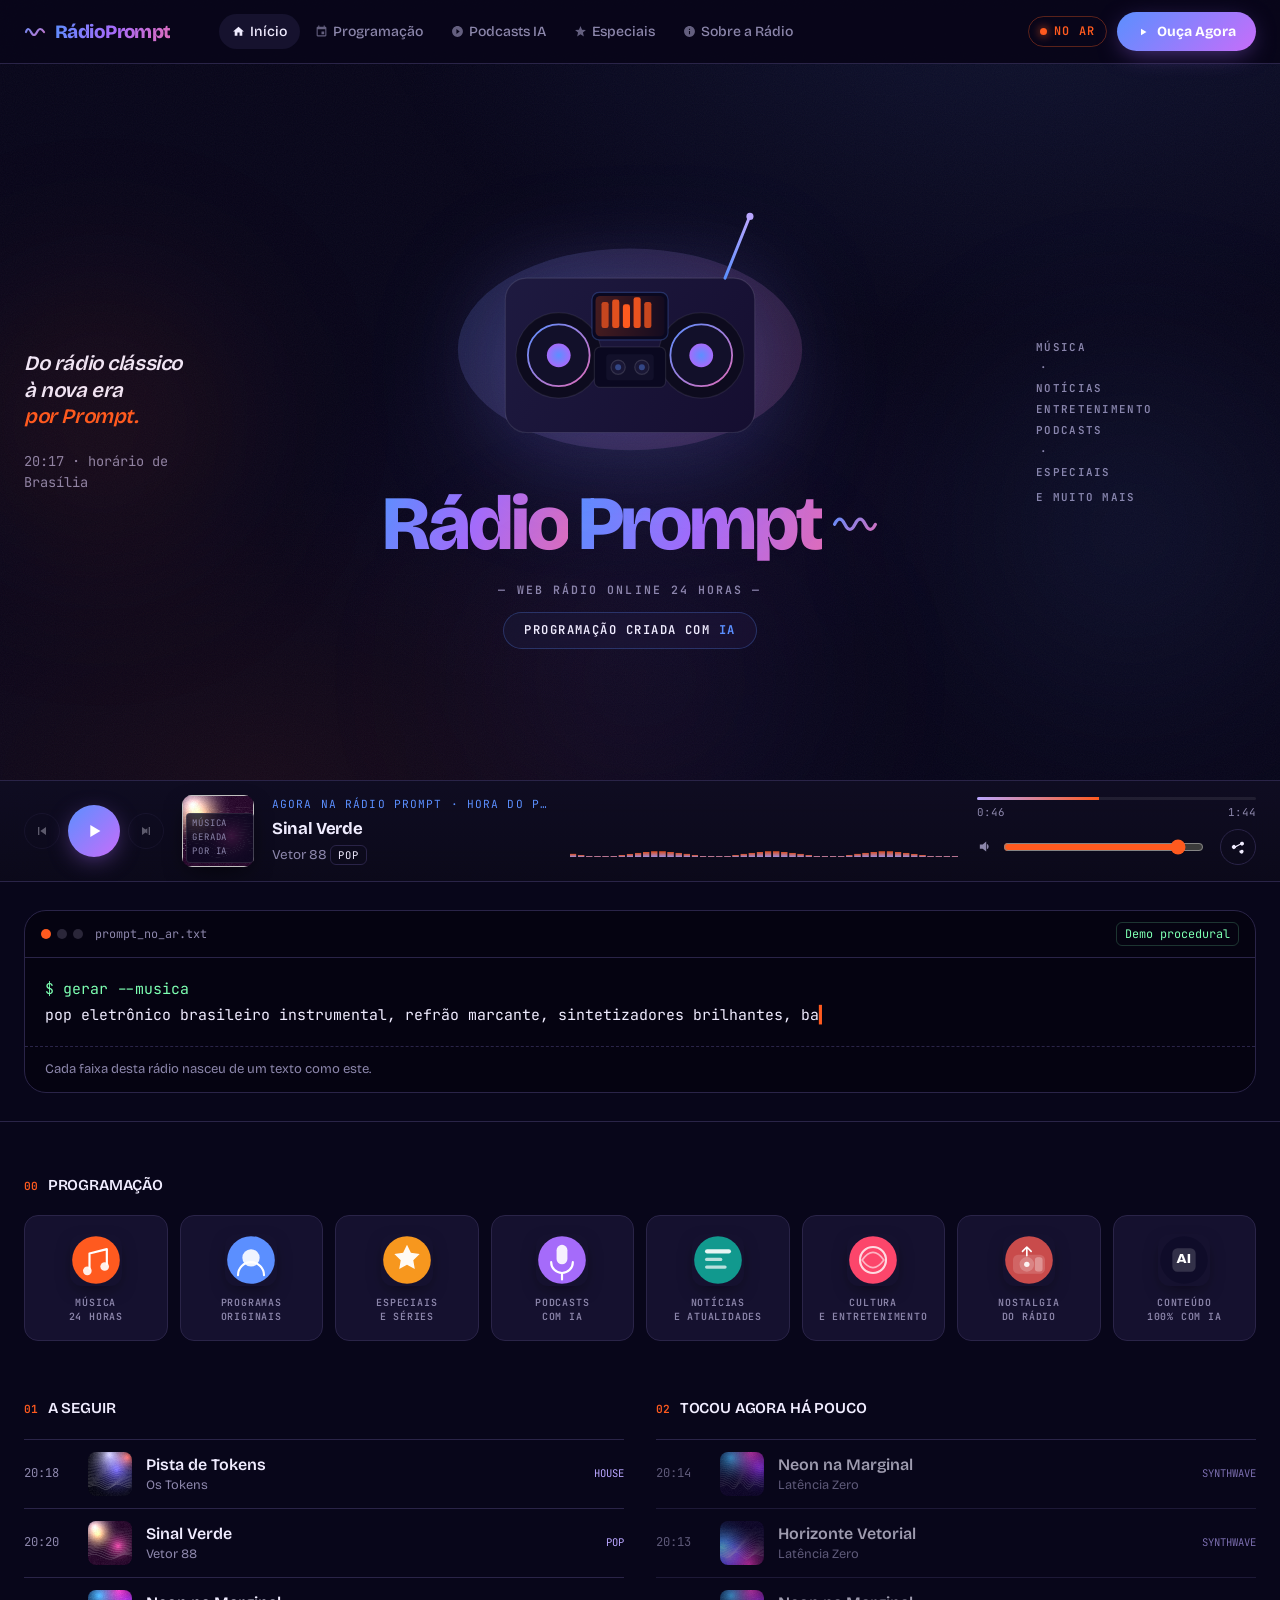
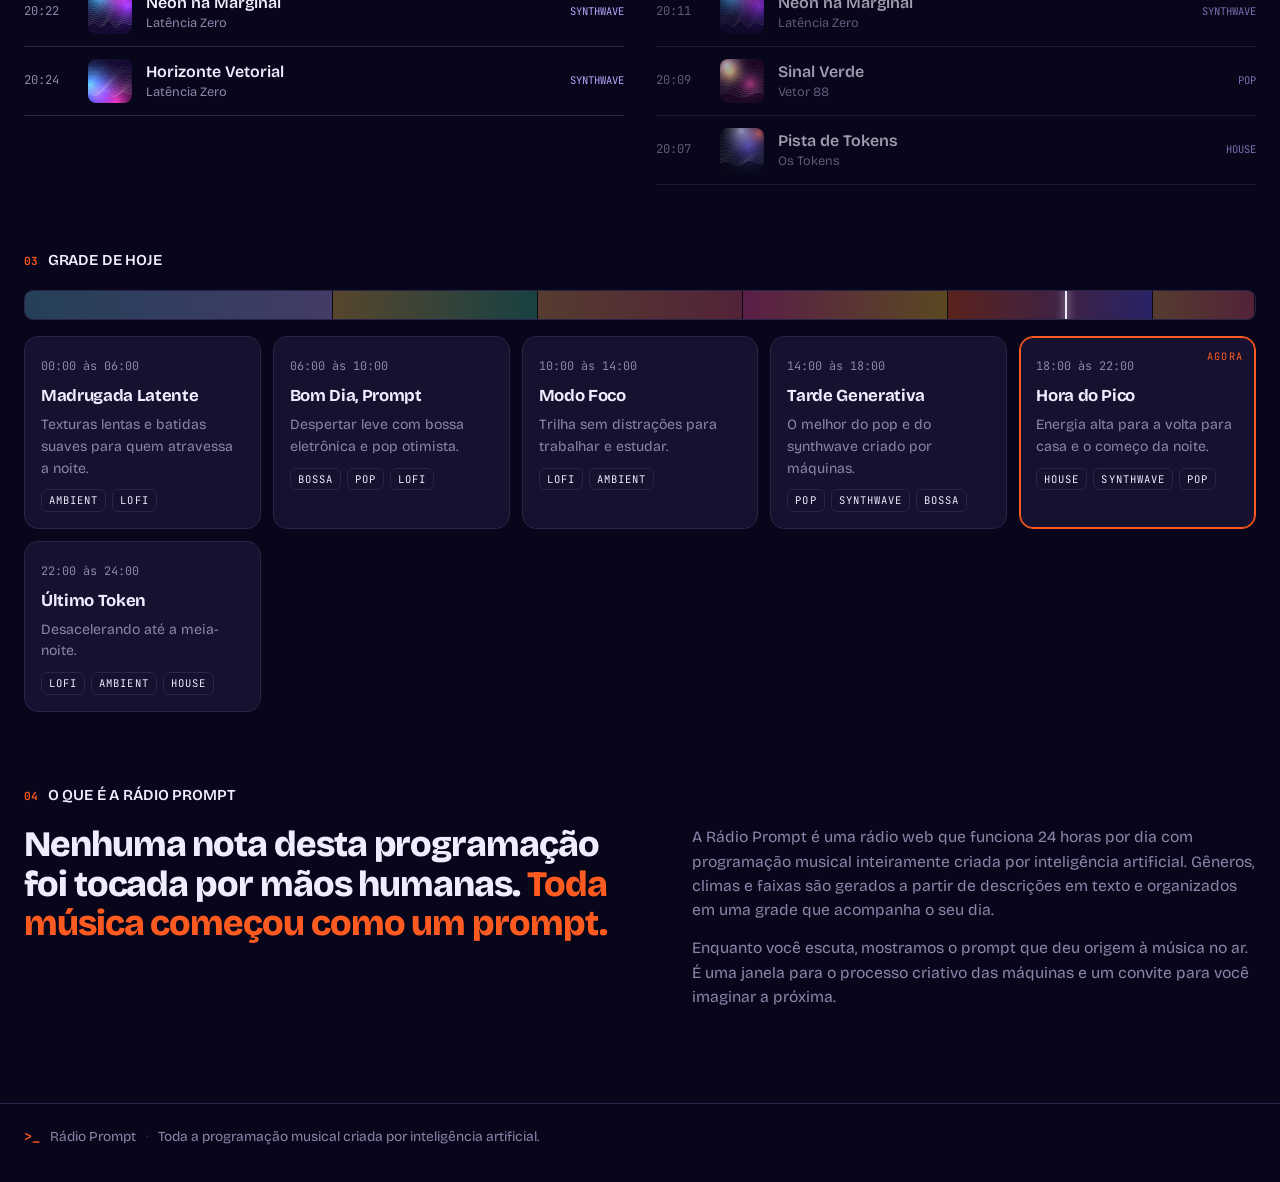
==== commit ba534cb9: "Reverte para identidade visual v2 (design system próprio da Rádio Prompt) Remove referências à TVTEC" ====
--- a/index.html
+++ b/index.html
@@ -3,17 +3,17 @@
 <head>
   <meta charset="utf-8">
   <meta name="viewport" content="width=device-width, initial-scale=1, viewport-fit=cover">
-  <title>Rádio Prompt · O som de uma nova era</title>
-  <meta name="description" content="Rádio Prompt: música, cultura, tecnologia e inteligência artificial, 24 horas por dia.">
-  <meta name="theme-color" content="#080B16">
+  <title>Rádio Prompt · música criada por IA, 24 horas no ar</title>
+  <meta name="description" content="Rádio Prompt: a rádio web com toda a programação musical criada por inteligência artificial. Ouça ao vivo.">
+  <meta name="theme-color" content="#08061a">
   <meta property="og:title" content="Rádio Prompt">
-  <meta property="og:description" content="O som de uma nova era. Música, cultura, tecnologia e inteligência artificial, 24 horas por dia.">
+  <meta property="og:description" content="Toda a programação musical criada por inteligência artificial. Ao vivo, 24 horas.">
   <meta property="og:type" content="website">
   <link rel="icon" href="assets/icone.svg" type="image/svg+xml">
   <link rel="manifest" href="manifest.webmanifest">
   <link rel="preconnect" href="https://fonts.googleapis.com">
   <link rel="preconnect" href="https://fonts.gstatic.com" crossorigin>
-  <link href="https://fonts.googleapis.com/css2?family=Montserrat:wght@400;600;700;800;900&family=Inter:wght@400;500;600&family=JetBrains+Mono:wght@400;600&display=swap" rel="stylesheet">
+  <link href="https://fonts.googleapis.com/css2?family=Bricolage+Grotesque:opsz,wght@12..96,400;12..96,600;12..96,800&family=JetBrains+Mono:wght@400;600&display=swap" rel="stylesheet">
   <link rel="stylesheet" href="assets/site.css">
 </head>
 <body>
@@ -27,7 +27,7 @@
       <a class="marca" href="./" aria-label="Rádio Prompt">
         <svg class="marca-wave" width="22" height="22" viewBox="0 0 22 22" fill="none" aria-hidden="true">
           <path d="M2 11 Q4 5 7 11 Q10 17 13 11 Q16 5 20 11" stroke="url(#gw)" stroke-width="2.2" fill="none" stroke-linecap="round"/>
-          <defs><linearGradient id="gw" x1="2" y1="0" x2="20" y2="22" gradientUnits="userSpaceOnUse"><stop offset="0%" stop-color="#00DFFF"/><stop offset="100%" stop-color="#904BFF"/></linearGradient></defs>
+          <defs><linearGradient id="gw" x1="2" y1="0" x2="20" y2="22" gradientUnits="userSpaceOnUse"><stop offset="0%" stop-color="#5b8fff"/><stop offset="100%" stop-color="#e06dba"/></linearGradient></defs>
         </svg>
         <span class="marca-texto">Rádio<span class="marca-p">Prompt</span></span>
       </a>
@@ -56,7 +56,7 @@
       </nav>
 
       <div class="navbar-direita">
-        <span class="no-ar" id="indicadorNoAr"><i></i><span>Ao vivo</span></span>
+        <span class="no-ar" id="indicadorNoAr"><i></i><span>No ar</span></span>
         <button class="btn-ouva" id="navPlay" disabled aria-label="Ouvir agora">
           <svg width="12" height="12" viewBox="0 0 24 24" fill="currentColor" aria-hidden="true"><path d="M8 5.5v13l11-6.5z"/></svg>
           Ouça Agora
@@ -72,180 +72,120 @@
        HERO
   ═══════════════════════════════════════════════════════ -->
   <section class="hero" aria-label="Cabeçalho">
+    <!-- Fundo decorativo -->
     <div class="hero-bg" aria-hidden="true">
       <div class="hero-glow hero-glow-l"></div>
       <div class="hero-glow hero-glow-r"></div>
       <div class="hero-glow hero-glow-b"></div>
     </div>
-    <div class="hero-scan" aria-hidden="true"></div>
 
     <div class="hero-inner">
-      <!-- Badge topo -->
-      <div class="hero-badge-topo">
-        <svg width="14" height="14" viewBox="0 0 24 24" fill="none" aria-hidden="true">
-          <path d="M12 2l3.1 6.3 6.9 1-5 4.9 1.2 6.8L12 18l-6.2 3 1.2-6.8-5-4.9 6.9-1z" stroke="currentColor" stroke-width="2" fill="none" stroke-linejoin="round"/>
-        </svg>
-        <span>PROGRAMAÇÃO COM INTELIGÊNCIA ARTIFICIAL</span>
-      </div>
-
-      <!-- Visual de rádio -->
-      <div class="hero-visual-wrap" aria-hidden="true">
-        <svg class="hero-radio-svg" viewBox="0 0 480 320" fill="none" xmlns="http://www.w3.org/2000/svg">
-          <!-- Glow base -->
-          <ellipse cx="240" cy="200" rx="200" ry="110" fill="url(#hg-elipse)" opacity=".2"/>
-          <!-- Ondas de fundo -->
-          <path d="M60 200 Q100 140 140 200 Q180 260 220 200 Q260 140 300 200 Q340 260 380 200" stroke="url(#hg-wave1)" stroke-width="1.5" fill="none" opacity=".3"/>
-          <path d="M40 230 Q90 150 140 230 Q190 310 240 230 Q290 150 340 230 Q390 310 440 230" stroke="url(#hg-wave2)" stroke-width="1" fill="none" opacity=".2"/>
-          <!-- Corpo principal do rádio boombox -->
-          <rect x="80" y="90" width="320" height="180" rx="22" fill="url(#hg-body)" stroke="rgba(0,223,255,.2)" stroke-width="1.5"/>
-          <!-- Alto-falante esquerdo -->
-          <circle cx="145" cy="185" r="55" fill="rgba(8,11,22,.8)" stroke="rgba(0,223,255,.15)" stroke-width="1"/>
-          <circle cx="145" cy="185" r="40" fill="rgba(14,20,36,.9)" stroke="url(#hg-spk)" stroke-width="2"/>
-          <circle cx="145" cy="185" r="22" fill="url(#hg-spk-inner)" stroke="rgba(0,223,255,.3)" stroke-width="1"/>
-          <circle cx="145" cy="185" r="8" fill="url(#hg-cone)"/>
-          <!-- Grade do alto-falante esq (linhas concêntricas) -->
-          <circle cx="145" cy="185" r="30" fill="none" stroke="rgba(255,255,255,.04)" stroke-width="1"/>
-          <circle cx="145" cy="185" r="35" fill="none" stroke="rgba(255,255,255,.03)" stroke-width="1"/>
-          <!-- Alto-falante direito -->
-          <circle cx="335" cy="185" r="55" fill="rgba(8,11,22,.8)" stroke="rgba(144,75,255,.15)" stroke-width="1"/>
-          <circle cx="335" cy="185" r="40" fill="rgba(14,20,36,.9)" stroke="url(#hg-spk2)" stroke-width="2"/>
-          <circle cx="335" cy="185" r="22" fill="url(#hg-spk-inner2)" stroke="rgba(144,75,255,.3)" stroke-width="1"/>
-          <circle cx="335" cy="185" r="8" fill="url(#hg-cone2)"/>
-          <circle cx="335" cy="185" r="30" fill="none" stroke="rgba(255,255,255,.04)" stroke-width="1"/>
-          <circle cx="335" cy="185" r="35" fill="none" stroke="rgba(255,255,255,.03)" stroke-width="1"/>
-          <!-- Painel central display -->
-          <rect x="200" y="102" width="80" height="52" rx="8" fill="rgba(5,8,20,.9)" stroke="rgba(0,223,255,.2)" stroke-width="1"/>
-          <!-- VU meter bars -->
-          <rect x="207" y="109" width="8" height="30" rx="3" fill="#FF852F" opacity=".8"/>
-          <rect x="218" y="106" width="8" height="33" rx="3" fill="#FF852F" opacity=".9"/>
-          <rect x="229" y="112" width="8" height="27" rx="3" fill="#FF852F"/>
-          <rect x="240" y="104" width="8" height="35" rx="3" fill="#FF852F" opacity=".9"/>
-          <rect x="251" y="109" width="8" height="30" rx="3" fill="#FF852F" opacity=".8"/>
-          <rect x="262" y="106" width="8" height="33" rx="3" fill="#FF852F" opacity=".7"/>
-          <!-- Label VU -->
-          <text x="240" y="148" text-anchor="middle" font-size="8" fill="rgba(0,223,255,.6)" font-family="monospace">VU</text>
-          <!-- Cassete slot central -->
-          <rect x="204" y="156" width="72" height="44" rx="7" fill="rgba(8,11,22,.9)" stroke="rgba(255,255,255,.1)" stroke-width="1"/>
-          <rect x="214" y="163" width="52" height="30" rx="4" fill="rgba(14,20,36,.95)"/>
-          <circle cx="228" cy="178" r="8" fill="rgba(18,27,52,.9)" stroke="rgba(255,255,255,.15)" stroke-width="1"/>
-          <circle cx="228" cy="178" r="3" fill="rgba(0,223,255,.5)"/>
-          <circle cx="252" cy="178" r="8" fill="rgba(18,27,52,.9)" stroke="rgba(255,255,255,.15)" stroke-width="1"/>
-          <circle cx="252" cy="178" r="3" fill="rgba(0,223,255,.5)"/>
-          <rect x="232" y="176" width="16" height="4" rx="2" fill="rgba(255,255,255,.1)"/>
-          <!-- Antena esquerda -->
-          <line x1="120" y1="90" x2="95" y2="30" stroke="url(#hg-ant)" stroke-width="3" stroke-linecap="round"/>
-          <circle cx="94" cy="27" r="4" fill="rgba(0,223,255,.8)"/>
-          <!-- Antena direita -->
-          <line x1="360" y1="90" x2="385" y2="30" stroke="url(#hg-ant2)" stroke-width="3" stroke-linecap="round"/>
-          <circle cx="386" cy="27" r="4" fill="rgba(144,75,255,.8)"/>
-          <!-- Alça -->
-          <path d="M180 90 Q180 55 240 55 Q300 55 300 90" stroke="rgba(255,255,255,.12)" stroke-width="2" fill="none" stroke-linecap="round"/>
-          <!-- Botões inferiores -->
-          <rect x="90" y="252" width="300" height="12" rx="6" fill="rgba(14,20,36,.8)" stroke="rgba(255,255,255,.06)" stroke-width="1"/>
-          <circle cx="140" cy="258" r="4" fill="rgba(255,133,47,.7)"/>
-          <circle cx="160" cy="258" r="4" fill="rgba(0,223,255,.5)"/>
-          <circle cx="180" cy="258" r="4" fill="rgba(144,75,255,.5)"/>
-          <rect x="230" y="254" width="100" height="8" rx="4" fill="rgba(0,223,255,.08)" stroke="rgba(0,223,255,.2)" stroke-width="1"/>
-          <!-- Microfone decorativo (canto direito) -->
-          <ellipse cx="420" cy="140" rx="16" ry="30" fill="rgba(14,20,36,.5)" stroke="rgba(255,255,255,.1)" stroke-width="1"/>
-          <line x1="420" y1="170" x2="420" y2="190" stroke="rgba(255,255,255,.12)" stroke-width="1.5"/>
-          <path d="M410 190 Q420 196 430 190" stroke="rgba(255,255,255,.12)" stroke-width="1.5" fill="none"/>
-          <!-- Rosto IA (canto esquerdo) -->
-          <circle cx="62" cy="145" r="20" fill="url(#hg-ia-face)" opacity=".6"/>
-          <text x="62" y="151" text-anchor="middle" font-size="12" fill="white" font-family="system-ui" font-weight="bold">IA</text>
-
-          <defs>
-            <linearGradient id="hg-elipse" x1="0" y1="0" x2="480" y2="320" gradientUnits="userSpaceOnUse">
-              <stop offset="0%" stop-color="#00DFFF"/>
-              <stop offset="100%" stop-color="#904BFF"/>
-            </linearGradient>
-            <linearGradient id="hg-wave1" x1="60" y1="0" x2="380" y2="0" gradientUnits="userSpaceOnUse">
-              <stop offset="0%" stop-color="#00DFFF"/>
-              <stop offset="100%" stop-color="#904BFF"/>
-            </linearGradient>
-            <linearGradient id="hg-wave2" x1="40" y1="0" x2="440" y2="0" gradientUnits="userSpaceOnUse">
-              <stop offset="0%" stop-color="#904BFF"/>
-              <stop offset="100%" stop-color="#FF852F"/>
-            </linearGradient>
-            <linearGradient id="hg-body" x1="80" y1="90" x2="400" y2="270" gradientUnits="userSpaceOnUse">
-              <stop offset="0%" stop-color="#18243E"/>
-              <stop offset="100%" stop-color="#0d1627"/>
-            </linearGradient>
-            <linearGradient id="hg-spk" x1="0" y1="0" x2="1" y2="1">
-              <stop offset="0%" stop-color="#00DFFF"/>
-              <stop offset="100%" stop-color="#904BFF"/>
-            </linearGradient>
-            <linearGradient id="hg-spk2" x1="0" y1="0" x2="1" y2="1">
-              <stop offset="0%" stop-color="#904BFF"/>
-              <stop offset="100%" stop-color="#FF852F"/>
-            </linearGradient>
-            <radialGradient id="hg-spk-inner" cx="50%" cy="50%" r="50%">
-              <stop offset="0%" stop-color="rgba(0,223,255,.15)"/>
-              <stop offset="100%" stop-color="rgba(0,223,255,.03)"/>
-            </radialGradient>
-            <radialGradient id="hg-spk-inner2" cx="50%" cy="50%" r="50%">
-              <stop offset="0%" stop-color="rgba(144,75,255,.15)"/>
-              <stop offset="100%" stop-color="rgba(144,75,255,.03)"/>
-            </radialGradient>
-            <radialGradient id="hg-cone" cx="50%" cy="50%" r="50%">
-              <stop offset="0%" stop-color="#00DFFF"/>
-              <stop offset="100%" stop-color="#904BFF"/>
-            </radialGradient>
-            <radialGradient id="hg-cone2" cx="50%" cy="50%" r="50%">
-              <stop offset="0%" stop-color="#904BFF"/>
-              <stop offset="100%" stop-color="#FF852F"/>
-            </radialGradient>
-            <linearGradient id="hg-ant" x1="120" y1="90" x2="95" y2="30" gradientUnits="userSpaceOnUse">
-              <stop offset="0%" stop-color="rgba(255,255,255,.2)"/>
-              <stop offset="100%" stop-color="#00DFFF"/>
-            </linearGradient>
-            <linearGradient id="hg-ant2" x1="360" y1="90" x2="385" y2="30" gradientUnits="userSpaceOnUse">
-              <stop offset="0%" stop-color="rgba(255,255,255,.2)"/>
-              <stop offset="100%" stop-color="#904BFF"/>
-            </linearGradient>
-            <radialGradient id="hg-ia-face" cx="50%" cy="50%" r="50%">
-              <stop offset="0%" stop-color="#00DFFF" stop-opacity=".3"/>
-              <stop offset="100%" stop-color="transparent"/>
-            </radialGradient>
-          </defs>
-        </svg>
-      </div>
-
-      <!-- Título -->
-      <h1 class="hero-titulo">
-        <span class="ht-radio">Rádio</span><span class="ht-prompt">Prompt</span>
-        <svg class="ht-wave" viewBox="0 0 44 28" fill="none" aria-hidden="true">
-          <path d="M2 14 Q6 5 11 14 Q16 23 21 14 Q26 5 31 14 Q36 23 41 14" stroke="url(#htw)" stroke-width="2.5" fill="none" stroke-linecap="round"/>
-          <defs><linearGradient id="htw" x1="2" y1="0" x2="41" y2="28" gradientUnits="userSpaceOnUse"><stop offset="0%" stop-color="#00DFFF"/><stop offset="100%" stop-color="#904BFF"/></linearGradient></defs>
-        </svg>
-      </h1>
-
-      <p class="hero-tagline">O som de uma nova era.</p>
-
-      <p class="hero-subtitulo">
-        Música, cultura, tecnologia e inteligência artificial, <strong>24 horas por dia.</strong>
-      </p>
-
-      <!-- Badges -->
-      <div class="hero-badges">
-        <span class="hero-badge hero-badge-live">
-          <i></i> AO VIVO
-        </span>
-        <span class="hero-badge hero-badge-ia">
-          <svg width="11" height="11" viewBox="0 0 24 24" fill="currentColor" aria-hidden="true"><path d="M12 2l3.1 6.3 6.9 1-5 4.9 1.2 6.8L12 18l-6.2 3 1.2-6.8-5-4.9 6.9-1z"/></svg>
-          PROGRAMAÇÃO COM IA
-        </span>
-        <span class="hero-badge hero-badge-24">
-          <svg width="11" height="11" viewBox="0 0 24 24" fill="currentColor" aria-hidden="true"><path d="M12 2C6.5 2 2 6.5 2 12s4.5 10 10 10 10-4.5 10-10S17.5 2 12 2zm.5 5v5.25l4.5 2.67-.75 1.23L11 13V7h1.5z"/></svg>
-          24 HORAS NO AR
-        </span>
-      </div>
-
-      <!-- Relógio e meta -->
-      <div class="hero-meta">
-        <span id="relogio" style="font-family:var(--mono);font-size:.82rem">--:--</span>
-        <span style="opacity:.3">·</span>
-        <span>Jundiaí, SP</span>
+      <!-- Coluna esquerda: tagline -->
+      <div class="hero-col hero-col-esq">
+        <p class="hero-tagline">Do rádio clássico<br>à nova era<br><em>por Prompt.</em></p>
+        <span class="hero-relogio" id="relogio">--:--</span>
+      </div>
+
+      <!-- Centro: logo + visuais -->
+      <div class="hero-col hero-col-centro">
+        <!-- Visual central — ícone de rádio estilizado -->
+        <div class="hero-visual" aria-hidden="true">
+          <svg class="hero-radio-svg" viewBox="0 0 320 220" fill="none" xmlns="http://www.w3.org/2000/svg">
+            <!-- Ondas de fundo -->
+            <ellipse cx="160" cy="130" rx="145" ry="85" fill="url(#grad-elipse)" opacity=".18"/>
+            <ellipse cx="160" cy="130" rx="100" ry="58" fill="url(#grad-elipse)" opacity=".15"/>
+            <!-- Corpo do rádio -->
+            <rect x="55" y="70" width="210" height="130" rx="18" fill="url(#grad-radio)" stroke="#ffffff18" stroke-width="1"/>
+            <!-- Grade do alto-falante esq -->
+            <circle cx="100" cy="135" r="36" fill="#0d0b1e" stroke="#ffffff12" stroke-width="1"/>
+            <circle cx="100" cy="135" r="26" fill="#12102a" stroke="url(#grad-spk)" stroke-width="1.5"/>
+            <circle cx="100" cy="135" r="10" fill="url(#grad-spk-c)"/>
+            <!-- Grade do alto-falante dir -->
+            <circle cx="220" cy="135" r="36" fill="#0d0b1e" stroke="#ffffff12" stroke-width="1"/>
+            <circle cx="220" cy="135" r="26" fill="#12102a" stroke="url(#grad-spk)" stroke-width="1.5"/>
+            <circle cx="220" cy="135" r="10" fill="url(#grad-spk-c)"/>
+            <!-- Display central -->
+            <rect x="128" y="82" width="64" height="40" rx="6" fill="#0a0820" stroke="#5b8fff44" stroke-width="1"/>
+            <rect x="131" y="85" width="58" height="34" rx="4" fill="url(#grad-display)" opacity=".8"/>
+            <!-- VU meter estilizado -->
+            <rect x="136" y="90" width="6" height="22" rx="2" fill="#ff5a1f" opacity=".7"/>
+            <rect x="145" y="88" width="6" height="24" rx="2" fill="#ff5a1f" opacity=".85"/>
+            <rect x="154" y="92" width="6" height="20" rx="2" fill="#ff5a1f"/>
+            <rect x="163" y="86" width="6" height="26" rx="2" fill="#ff5a1f" opacity=".9"/>
+            <rect x="172" y="90" width="6" height="22" rx="2" fill="#ff5a1f" opacity=".75"/>
+            <!-- Cassete slot -->
+            <rect x="130" y="128" width="60" height="34" rx="5" fill="#0a0820" stroke="#ffffff18" stroke-width="1"/>
+            <rect x="140" y="134" width="40" height="22" rx="3" fill="#12102a"/>
+            <circle cx="150" cy="145" r="6" fill="#1a1735" stroke="#ffffff22" stroke-width="1"/>
+            <circle cx="150" cy="145" r="2.5" fill="#5b8fff66"/>
+            <circle cx="170" cy="145" r="6" fill="#1a1735" stroke="#ffffff22" stroke-width="1"/>
+            <circle cx="170" cy="145" r="2.5" fill="#5b8fff66"/>
+            <!-- Antena -->
+            <line x1="240" y1="70" x2="260" y2="20" stroke="url(#grad-ant)" stroke-width="2.5" stroke-linecap="round"/>
+            <circle cx="261" cy="18" r="3" fill="#b9a6ff"/>
+            <!-- Gradients -->
+            <defs>
+              <linearGradient id="grad-elipse" x1="0" y1="0" x2="320" y2="220" gradientUnits="userSpaceOnUse">
+                <stop offset="0%" stop-color="#5b8fff"/>
+                <stop offset="100%" stop-color="#e06dba"/>
+              </linearGradient>
+              <linearGradient id="grad-radio" x1="55" y1="70" x2="265" y2="200" gradientUnits="userSpaceOnUse">
+                <stop offset="0%" stop-color="#1e1a40"/>
+                <stop offset="100%" stop-color="#150e30"/>
+              </linearGradient>
+              <linearGradient id="grad-spk" x1="0" y1="0" x2="1" y2="1">
+                <stop offset="0%" stop-color="#5b8fff"/>
+                <stop offset="100%" stop-color="#e06dba"/>
+              </linearGradient>
+              <radialGradient id="grad-spk-c" cx="50%" cy="50%" r="50%">
+                <stop offset="0%" stop-color="#5b8fff"/>
+                <stop offset="100%" stop-color="#a56bfa"/>
+              </radialGradient>
+              <linearGradient id="grad-display" x1="0" y1="0" x2="1" y2="0">
+                <stop offset="0%" stop-color="#ff5a1f" stop-opacity=".3"/>
+                <stop offset="100%" stop-color="#ff5a1f" stop-opacity=".05"/>
+              </linearGradient>
+              <linearGradient id="grad-ant" x1="240" y1="70" x2="260" y2="20" gradientUnits="userSpaceOnUse">
+                <stop offset="0%" stop-color="#5b8fff"/>
+                <stop offset="100%" stop-color="#b9a6ff"/>
+              </linearGradient>
+            </defs>
+          </svg>
+        </div>
+
+        <!-- Título principal -->
+        <div class="hero-logo-bloco">
+          <h1 class="hero-titulo">
+            <span class="ht-radio">Rádio</span><span class="ht-prompt">Prompt</span>
+            <svg class="ht-wave" viewBox="0 0 36 24" fill="none" aria-hidden="true">
+              <path d="M2 12 Q6 4 10 12 Q14 20 18 12 Q22 4 26 12 Q30 20 34 12" stroke="url(#htw)" stroke-width="2.5" fill="none" stroke-linecap="round"/>
+              <defs><linearGradient id="htw" x1="2" y1="0" x2="34" y2="24" gradientUnits="userSpaceOnUse"><stop offset="0%" stop-color="#5b8fff"/><stop offset="100%" stop-color="#e06dba"/></linearGradient></defs>
+            </svg>
+          </h1>
+          <div class="hero-selos">
+            <span class="selo-24h">— WEB RÁDIO ONLINE 24 HORAS —</span>
+          </div>
+          <div class="hero-badge-ia">
+            <span>PROGRAMAÇÃO CRIADA COM <strong>IA</strong></span>
+          </div>
+        </div>
+      </div>
+
+      <!-- Coluna direita: categorias texto -->
+      <div class="hero-col hero-col-dir">
+        <ul class="hero-cats">
+          <li>MÚSICA</li>
+          <li class="hc-sep">·</li>
+          <li>NOTÍCIAS</li>
+          <li class="hc-br"></li>
+          <li>ENTRETENIMENTO</li>
+          <li class="hc-br"></li>
+          <li>PODCASTS</li>
+          <li class="hc-sep">·</li>
+          <li>ESPECIAIS</li>
+          <li class="hc-br"></li>
+          <li class="hc-mais">E MUITO MAIS</li>
+        </ul>
       </div>
     </div>
   </section>
@@ -279,12 +219,9 @@
 
       <!-- Info da faixa -->
       <div class="pb-info">
-        <p class="pb-label">
-          <span class="pb-ao-vivo"><i></i>AO VIVO</span>
-          <span id="blocoNome">Rádio Prompt</span><span class="pb-hora" id="blocoHora"></span>
-        </p>
+        <p class="pb-label">Agora na Rádio Prompt · <span id="blocoNome">Sintonizando</span><span class="pb-hora" id="blocoHora"></span></p>
         <p class="pb-titulo" id="faixaTitulo">Rádio Prompt</p>
-        <p class="pb-artista"><span id="faixaArtista">Programação 24 horas</span> <span class="tag" id="faixaGenero" hidden></span></p>
+        <p class="pb-artista"><span id="faixaArtista">Carregando a programação</span> <span class="tag" id="faixaGenero" hidden></span></p>
       </div>
 
       <!-- Espectro -->
@@ -292,7 +229,7 @@
         <canvas class="espectro" id="espectro" width="900" height="120"></canvas>
       </div>
 
-      <!-- Volume + progresso + fullscreen -->
+      <!-- Volume + progresso -->
       <div class="pb-controles">
         <div class="progresso" aria-hidden="true">
           <div class="progresso-barra"><div class="progresso-fill" id="progressoFill"></div></div>
@@ -306,9 +243,6 @@
           <button class="pb-btn pb-btn-sm pb-share" id="botaoCompartilhar" aria-label="Compartilhar">
             <svg viewBox="0 0 24 24" fill="currentColor"><path d="M18 16a3 3 0 0 0-2.4 1.2l-6.7-3.4a3 3 0 0 0 0-1.6l6.7-3.4A3 3 0 1 0 15 7l-6.7 3.4a3 3 0 1 0 0 3.2L15 17a3 3 0 1 0 3-1z"/></svg>
           </button>
-          <button class="pb-fullscreen" aria-label="Tela cheia">
-            <svg viewBox="0 0 24 24" fill="none" stroke="currentColor" stroke-width="2"><path d="M8 3H5a2 2 0 0 0-2 2v3m18 0V5a2 2 0 0 0-2-2h-3m0 18h3a2 2 0 0 0 2-2v-3M3 16v3a2 2 0 0 0 2 2h3"/></svg>
-          </button>
         </div>
       </div>
 
@@ -316,7 +250,7 @@
   </div>
 
   <!-- ═══════════════════════════════════════════════════════
-       TERMINAL DE PROMPT
+       TERMINAL DE PROMPT  (mantido no início, logo após player)
   ═══════════════════════════════════════════════════════ -->
   <div class="prompt-wrap">
     <div class="prompt-wrap-inner">
@@ -344,13 +278,13 @@
       <div class="tiles">
         <div class="tile tile-music">
           <div class="tile-art" aria-hidden="true">
-            <svg viewBox="0 0 48 48" fill="none"><circle cx="24" cy="24" r="22" fill="url(#tc1)"/><path d="M18 32V18l16-4v14" stroke="#fff" stroke-width="2" fill="none" stroke-linecap="round" stroke-linejoin="round"/><circle cx="16" cy="34" r="4" fill="#fff" opacity=".9"/><circle cx="32" cy="30" r="4" fill="#fff" opacity=".9"/><defs><linearGradient id="tc1" x1="2" y1="2" x2="46" y2="46"><stop stop-color="#FF852F"/><stop offset="1" stop-color="#ff5a1f"/></linearGradient></defs></svg>
+            <svg viewBox="0 0 48 48" fill="none"><circle cx="24" cy="24" r="22" fill="url(#tc1)"/><path d="M18 32V18l16-4v14" stroke="#fff" stroke-width="2" fill="none" stroke-linecap="round" stroke-linejoin="round"/><circle cx="16" cy="34" r="4" fill="#fff" opacity=".9"/><circle cx="32" cy="30" r="4" fill="#fff" opacity=".9"/><defs><linearGradient id="tc1" x1="2" y1="2" x2="46" y2="46"><stop stop-color="#ff5a1f"/><stop offset="1" stop-color="#ff8c5a"/></linearGradient></defs></svg>
           </div>
           <span class="tile-nome">MÚSICA<br>24 HORAS</span>
         </div>
         <div class="tile tile-prog">
           <div class="tile-art" aria-hidden="true">
-            <svg viewBox="0 0 48 48" fill="none"><circle cx="24" cy="24" r="22" fill="url(#tc2)"/><circle cx="24" cy="22" r="8" fill="#fff" opacity=".9"/><path d="M12 38c0-6.627 5.373-12 12-12s12 5.373 12 12" stroke="#fff" stroke-width="2" fill="none" stroke-linecap="round"/><defs><linearGradient id="tc2" x1="2" y1="2" x2="46" y2="46"><stop stop-color="#00DFFF"/><stop offset="1" stop-color="#904BFF"/></linearGradient></defs></svg>
+            <svg viewBox="0 0 48 48" fill="none"><circle cx="24" cy="24" r="22" fill="url(#tc2)"/><circle cx="24" cy="22" r="8" fill="#fff" opacity=".9"/><path d="M12 38c0-6.627 5.373-12 12-12s12 5.373 12 12" stroke="#fff" stroke-width="2" fill="none" stroke-linecap="round"/><defs><linearGradient id="tc2" x1="2" y1="2" x2="46" y2="46"><stop stop-color="#5b8fff"/><stop offset="1" stop-color="#8b5bff"/></linearGradient></defs></svg>
           </div>
           <span class="tile-nome">PROGRAMAS<br>ORIGINAIS</span>
         </div>
@@ -362,61 +296,33 @@
         </div>
         <div class="tile tile-pod">
           <div class="tile-art" aria-hidden="true">
-            <svg viewBox="0 0 48 48" fill="none"><circle cx="24" cy="24" r="22" fill="url(#tc4)"/><rect x="19" y="10" width="10" height="18" rx="5" fill="#fff" opacity=".9"/><path d="M14 26c0 5.523 4.477 10 10 10s10-4.477 10-10" stroke="#fff" stroke-width="2" fill="none" stroke-linecap="round"/><line x1="24" y1="36" x2="24" y2="42" stroke="#fff" stroke-width="2" stroke-linecap="round"/><defs><linearGradient id="tc4" x1="2" y1="2" x2="46" y2="46"><stop stop-color="#904BFF"/><stop offset="1" stop-color="#e06dba"/></linearGradient></defs></svg>
+            <svg viewBox="0 0 48 48" fill="none"><circle cx="24" cy="24" r="22" fill="url(#tc4)"/><rect x="19" y="10" width="10" height="18" rx="5" fill="#fff" opacity=".9"/><path d="M14 26c0 5.523 4.477 10 10 10s10-4.477 10-10" stroke="#fff" stroke-width="2" fill="none" stroke-linecap="round"/><line x1="24" y1="36" x2="24" y2="42" stroke="#fff" stroke-width="2" stroke-linecap="round"/><defs><linearGradient id="tc4" x1="2" y1="2" x2="46" y2="46"><stop stop-color="#a56bfa"/><stop offset="1" stop-color="#e06dba"/></linearGradient></defs></svg>
           </div>
           <span class="tile-nome">PODCASTS<br>COM IA</span>
         </div>
         <div class="tile tile-news">
           <div class="tile-art" aria-hidden="true">
-            <svg viewBox="0 0 48 48" fill="none"><circle cx="24" cy="24" r="22" fill="url(#tc5)"/><rect x="12" y="14" width="24" height="4" rx="2" fill="#fff" opacity=".9"/><rect x="12" y="22" width="16" height="3" rx="1.5" fill="#fff" opacity=".7"/><rect x="12" y="29" width="20" height="3" rx="1.5" fill="#fff" opacity=".7"/><defs><linearGradient id="tc5" x1="2" y1="2" x2="46" y2="46"><stop stop-color="#00DFFF"/><stop offset="1" stop-color="#0097b2"/></linearGradient></defs></svg>
+            <svg viewBox="0 0 48 48" fill="none"><circle cx="24" cy="24" r="22" fill="url(#tc5)"/><rect x="12" y="14" width="24" height="4" rx="2" fill="#fff" opacity=".9"/><rect x="12" y="22" width="16" height="3" rx="1.5" fill="#fff" opacity=".7"/><rect x="12" y="29" width="20" height="3" rx="1.5" fill="#fff" opacity=".7"/><defs><linearGradient id="tc5" x1="2" y1="2" x2="46" y2="46"><stop stop-color="#11998e"/><stop offset="1" stop-color="#38ef7d"/></linearGradient></defs></svg>
           </div>
           <span class="tile-nome">NOTÍCIAS<br>E ATUALIDADES</span>
         </div>
         <div class="tile tile-cult">
           <div class="tile-art" aria-hidden="true">
-            <svg viewBox="0 0 48 48" fill="none"><circle cx="24" cy="24" r="22" fill="url(#tc6)"/><circle cx="24" cy="24" r="12" stroke="#fff" stroke-width="2" fill="none" opacity=".8"/><path d="M14 24 Q24 10 34 24 Q24 38 14 24z" stroke="#fff" stroke-width="1.5" fill="none" opacity=".6"/><defs><linearGradient id="tc6" x1="2" y1="2" x2="46" y2="46"><stop stop-color="#904BFF"/><stop offset="1" stop-color="#3f5efb"/></linearGradient></defs></svg>
+            <svg viewBox="0 0 48 48" fill="none"><circle cx="24" cy="24" r="22" fill="url(#tc6)"/><circle cx="24" cy="24" r="12" stroke="#fff" stroke-width="2" fill="none" opacity=".8"/><path d="M14 24 Q24 10 34 24 Q24 38 14 24z" stroke="#fff" stroke-width="1.5" fill="none" opacity=".6"/><defs><linearGradient id="tc6" x1="2" y1="2" x2="46" y2="46"><stop stop-color="#fc466b"/><stop offset="1" stop-color="#3f5efb"/></linearGradient></defs></svg>
           </div>
           <span class="tile-nome">CULTURA<br>E ENTRETENIMENTO</span>
         </div>
         <div class="tile tile-nos">
           <div class="tile-art" aria-hidden="true">
-            <svg viewBox="0 0 48 48" fill="none"><circle cx="24" cy="24" r="22" fill="url(#tc7)"/><rect x="10" y="20" width="28" height="16" rx="4" fill="#fff" opacity=".15" stroke="#fff" stroke-width="1.5"/><circle cx="22" cy="28" r="6" fill="#fff" opacity=".2" stroke="#fff" stroke-width="1.5"/><circle cx="22" cy="28" r="2.5" fill="#fff" opacity=".9"/><rect x="30" y="22" width="6" height="12" rx="2" fill="#fff" opacity=".3" stroke="#fff" stroke-width="1"/><path d="M22 20v-6M18 16l4-4 4 4" stroke="#fff" stroke-width="1.5" stroke-linecap="round" stroke-linejoin="round"/><defs><linearGradient id="tc7" x1="2" y1="2" x2="46" y2="46"><stop stop-color="#c94b4b"/><stop offset="1" stop-color="#FF852F"/></linearGradient></defs></svg>
+            <svg viewBox="0 0 48 48" fill="none"><circle cx="24" cy="24" r="22" fill="url(#tc7)"/><rect x="10" y="20" width="28" height="16" rx="4" fill="#fff" opacity=".15" stroke="#fff" stroke-width="1.5"/><circle cx="22" cy="28" r="6" fill="#fff" opacity=".2" stroke="#fff" stroke-width="1.5"/><circle cx="22" cy="28" r="2.5" fill="#fff" opacity=".9"/><rect x="30" y="22" width="6" height="12" rx="2" fill="#fff" opacity=".3" stroke="#fff" stroke-width="1"/><path d="M22 20v-6M18 16l4-4 4 4" stroke="#fff" stroke-width="1.5" stroke-linecap="round" stroke-linejoin="round"/><defs><linearGradient id="tc7" x1="2" y1="2" x2="46" y2="46"><stop stop-color="#c94b4b"/><stop offset="1" stop-color="#4b134f"/></linearGradient></defs></svg>
           </div>
           <span class="tile-nome">NOSTALGIA<br>DO RÁDIO</span>
         </div>
         <div class="tile tile-ia">
           <div class="tile-art" aria-hidden="true">
-            <svg viewBox="0 0 48 48" fill="none"><circle cx="24" cy="24" r="22" fill="url(#tc8)"/><rect x="14" y="14" width="20" height="20" rx="4" fill="#fff" opacity=".15" stroke="#fff" stroke-width="1.5"/><text x="24" y="27" text-anchor="middle" font-size="12" font-weight="bold" fill="white" font-family="system-ui">AI</text><defs><linearGradient id="tc8" x1="2" y1="2" x2="46" y2="46"><stop stop-color="#00DFFF"/><stop offset="1" stop-color="#904BFF"/></linearGradient></defs></svg>
+            <svg viewBox="0 0 48 48" fill="none"><circle cx="24" cy="24" r="22" fill="url(#tc8)"/><rect x="14" y="14" width="20" height="20" rx="4" fill="#fff" opacity=".15" stroke="#fff" stroke-width="1.5"/><text x="24" y="27" text-anchor="middle" font-size="12" font-weight="bold" fill="white" font-family="system-ui">AI</text><defs><linearGradient id="tc8" x1="2" y1="2" x2="46" y2="46"><stop stop-color="#0f0c29"/><stop offset="1" stop-color="#302b63"/></linearGradient></defs></svg>
           </div>
           <span class="tile-nome">CONTEÚDO<br>100% COM IA</span>
-        </div>
-      </div>
-    </section>
-
-    <!-- PROGRAMAÇÃO EM DESTAQUE -->
-    <section class="prog-destaque" aria-labelledby="tit-prog">
-      <h2 class="secao-titulo" id="tit-prog"><span>01</span> Programação da Rádio Prompt</h2>
-      <div class="prog-destaque-grid">
-        <div class="prog-label-col">
-          <svg width="28" height="28" viewBox="0 0 24 24" fill="none" aria-hidden="true">
-            <rect x="3" y="4" width="18" height="18" rx="3" stroke="currentColor" stroke-width="1.5" fill="none"/>
-            <path d="M3 9h18" stroke="currentColor" stroke-width="1.5"/>
-            <path d="M8 2v3M16 2v3" stroke="currentColor" stroke-width="1.5" stroke-linecap="round"/>
-          </svg>
-          <h3>Programação</h3>
-        </div>
-        <div class="prog-atual">
-          <div class="prog-badge prog-badge-ao-ar">
-            <i></i> NO AR AGORA
-          </div>
-          <p class="prog-nome" id="blocoNome2">Programa em Destaque</p>
-          <p class="prog-desc">Música, informação e boas histórias</p>
-          <p class="prog-horario" id="blocoHora2">00h00</p>
-        </div>
-        <div class="prog-prox">
-          <div class="prog-badge prog-badge-seguir">A SEGUIR</div>
-          <p class="prog-nome">Próximo Programa</p>
-          <p class="prog-desc">00h00 - 00h00</p>
         </div>
       </div>
     </section>
@@ -424,25 +330,25 @@
     <!-- FAIXAS -->
     <section class="faixas">
       <div class="coluna">
-        <h2 class="secao-titulo"><span>02</span> A seguir</h2>
+        <h2 class="secao-titulo"><span>01</span> A seguir</h2>
         <ol class="lista-faixas" id="listaProximas"></ol>
       </div>
       <div class="coluna">
-        <h2 class="secao-titulo"><span>03</span> Tocou agora há pouco</h2>
+        <h2 class="secao-titulo"><span>02</span> Tocou agora há pouco</h2>
         <ol class="lista-faixas lista-passadas" id="listaAnteriores"></ol>
       </div>
     </section>
 
     <!-- GRADE -->
     <section class="grade" id="grade" aria-labelledby="tituloGrade">
-      <h2 class="secao-titulo" id="tituloGrade"><span>04</span> Grade de hoje</h2>
+      <h2 class="secao-titulo" id="tituloGrade"><span>03</span> Grade de hoje</h2>
       <div class="linha-24h" id="linha24h" aria-hidden="true"><div class="linha-agora" id="linhaAgora"></div></div>
       <ul class="blocos" id="listaBlocos"></ul>
     </section>
 
     <!-- MANIFESTO -->
     <section class="manifesto" id="manifesto">
-      <h2 class="secao-titulo"><span>05</span> O que é a Rádio Prompt</h2>
+      <h2 class="secao-titulo"><span>04</span> O que é a Rádio Prompt</h2>
       <div class="manifesto-grid">
         <p class="manifesto-frase">Nenhuma nota desta programação foi tocada por mãos humanas. <em>Toda música começou como um prompt.</em></p>
         <div class="manifesto-texto">
@@ -456,22 +362,11 @@
 
   <!-- RODAPÉ -->
   <footer class="rodape">
-    <!-- Skyline decorativo -->
-    <svg class="rodape-skyline" viewBox="0 0 1200 120" fill="none" xmlns="http://www.w3.org/2000/svg" aria-hidden="true" preserveAspectRatio="xMidYMax meet">
-      <path d="M0 120V80l20-20 15 10 10-30 15 20 10-10 20 10 5-40 10 20 10-30 15 25 20-15 10 20 20-10 15 15 10-20 10 10 20-30 15 25 10-15 20 20 15-10 10 15 20-25 10 20 20-10 15 25 10-30 20 15 10-20 15 10 20-15 10 25 20-20 15 15 10 20 20-10 15-25 10 15 20 20 15-30 10 25 20-15 10 20 20-10 15 15 10-25 20 15 10 30V120H0Z" fill="white"/>
-      <!-- Torre de TV decorativa -->
-      <rect x="580" y="20" width="4" height="60" fill="white"/>
-      <polygon points="582,10 578,25 586,25" fill="white"/>
-      <rect x="575" y="55" width="14" height="3" fill="white"/>
-      <rect x="572" y="65" width="20" height="3" fill="white"/>
-    </svg>
     <div class="rodape-inner">
       <span class="marca-cursor">&gt;_</span>
-      <span id="rodapeNome" style="font-family:var(--title);font-weight:800">Rádio Prompt</span>
+      <span id="rodapeNome">Rádio Prompt</span>
       <span class="rodape-sep">·</span>
-      <span id="rodapeSlogan">O som de uma nova era.</span>
-      <span class="rodape-sep">·</span>
-      <span class="rodape-emissora">Uma emissora digital da <strong>TVTEC Jundiaí</strong></span>
+      <span id="rodapeSlogan">Toda a programação musical criada por inteligência artificial.</span>
       <span class="rodape-links" id="rodapeLinks"></span>
     </div>
   </footer>
@@ -501,30 +396,6 @@
           ham.classList.toggle('ativo', open);
         });
       }
-      // Sync prog destaque com player
-      const blocoNome = document.getElementById('blocoNome');
-      const blocoHora = document.getElementById('blocoHora');
-      const blocoNome2 = document.getElementById('blocoNome2');
-      const blocoHora2 = document.getElementById('blocoHora2');
-      if (blocoNome && blocoNome2) {
-        new MutationObserver(() => { blocoNome2.textContent = blocoNome.textContent; })
-          .observe(blocoNome, { childList:true, characterData:true, subtree:true });
-      }
-      if (blocoHora && blocoHora2) {
-        new MutationObserver(() => { blocoHora2.textContent = blocoHora.textContent; })
-          .observe(blocoHora, { childList:true, characterData:true, subtree:true });
-      }
-      // Fullscreen btn
-      const fsBtn = document.querySelector('.pb-fullscreen');
-      if (fsBtn) {
-        fsBtn.addEventListener('click', () => {
-          if (!document.fullscreenElement) {
-            document.documentElement.requestFullscreen().catch(() => {});
-          } else {
-            document.exitFullscreen().catch(() => {});
-          }
-        });
-      }
     })();
   </script>
 </body>
--- a/assets/site.css
+++ b/assets/site.css
@@ -1,32 +1,30 @@
 /* ============================================================
-   RÁDIO PROMPT — Design System v3 (Storyboard Identity)
+   RÁDIO PROMPT — Design System v2
    ============================================================ */
 :root {
-  --bg:       #080B16;
-  --bg2:      #0d1220;
-  --bg3:      #111827;
-  --panel:    #18243Ecc;
-  --panel-s:  #18243E;
-  --border:   #1e2d4a;
-  --border2:  #2a3f63;
-  --text:     #F2F5FF;
-  --muted:    #7a8bb0;
-  --cyan:     #00DFFF;
-  --purple:   #904BFF;
-  --orange:   #FF852F;
-  --red:      #E8002E;
-  --gold:     #ffd200;
-
-  --grad-logo: linear-gradient(110deg,#00DFFF 0%,#904BFF 55%,#FF852F 100%);
-  --grad-hero: linear-gradient(135deg,#00DFFF 0%,#904BFF 100%);
-  --grad-bar:  linear-gradient(90deg,#904BFF,#00DFFF);
-  --grad-panel: linear-gradient(135deg,#18243E,#111827);
-
-  --r:    12px;
-  --r-lg: 20px;
+  --bg:       #08061a;
+  --bg2:      #0f0c26;
+  --bg3:      #16122e;
+  --panel:    #1a1535cc;
+  --border:   #2a2448;
+  --border2:  #3d3466;
+  --text:     #f0ecff;
+  --muted:    #8c86ab;
+  --orange:   #ff5a1f;
+  --lilac:    #b9a6ff;
+  --blue:     #5b8fff;
+  --pink:     #e06dba;
+  --cyan:     #4dd8e8;
+  --green:    #7dffb2;
+
+  --grad-logo: linear-gradient(110deg,#5b8fff 0%,#a56bfa 50%,#e06dba 100%);
+  --grad-hero: linear-gradient(135deg,#5b8fff 0%,#c76dfa 100%);
+  --grad-bar:  linear-gradient(90deg,#b9a6ff,#ff5a1f);
+
+  --r:    14px;
+  --r-lg: 22px;
   --mono: "JetBrains Mono",ui-monospace,Menlo,Consolas,monospace;
-  --sans: "Inter",system-ui,sans-serif;
-  --title: "Montserrat",system-ui,sans-serif;
+  --sans: "Bricolage Grotesque",system-ui,sans-serif;
   --nav-h: 64px;
 }
 
@@ -35,43 +33,31 @@
 html { -webkit-text-size-adjust:100%; scroll-behavior:smooth; }
 body {
   margin:0; background:var(--bg); color:var(--text);
-  font-family:var(--sans); font-size:16px; line-height:1.6;
+  font-family:var(--sans); font-size:16px; line-height:1.55;
   min-height:100vh; overflow-x:hidden;
 }
 button { font:inherit; color:inherit; cursor:pointer; }
 a { color:inherit; text-decoration:none; }
 
-/* Noise overlay */
+/* Noise */
 .ruido {
-  position:fixed; inset:0; pointer-events:none; z-index:0; opacity:.03;
+  position:fixed; inset:0; pointer-events:none; z-index:0; opacity:.045;
   background-image:url("data:image/svg+xml,%3Csvg xmlns='http://www.w3.org/2000/svg' width='160' height='160'%3E%3Cfilter id='n'%3E%3CfeTurbulence type='fractalNoise' baseFrequency='.9' numOctaves='3'/%3E%3C/filter%3E%3Crect width='100%25' height='100%25' filter='url(%23n)'/%3E%3C/svg%3E");
 }
 
 /* Z stacking */
 .navbar,.hero,.player-bar,.prompt-wrap,main,footer { position:relative; z-index:1; }
 
-@keyframes pulso { 50% { opacity:.2; } }
-@keyframes pulso-dot { 0%,100%{opacity:1;transform:scale(1)} 50%{opacity:.5;transform:scale(.85)} }
+@keyframes pulso { 50% { opacity:.18; } }
 @keyframes fadeUp { from { opacity:0; transform:translateY(16px); } to { opacity:1; transform:none; } }
-@keyframes float {
-  0%,100% { transform:translateY(0); }
-  50% { transform:translateY(-8px); }
-}
-@keyframes scan {
-  0%{transform:translateY(0)} 100%{transform:translateY(100%)}
-}
-@keyframes glow-pulse {
-  0%,100%{box-shadow:0 0 20px #00DFFF33, 0 0 60px #904BFF22}
-  50%{box-shadow:0 0 40px #00DFFF55, 0 0 100px #904BFF44}
-}
 
 /* ============================================================
    NAVBAR
    ============================================================ */
 .navbar {
   position:sticky; top:0; z-index:200;
-  background:rgba(8,11,22,.88); backdrop-filter:blur(28px);
-  -webkit-backdrop-filter:blur(28px);
+  background:#08061acc; backdrop-filter:blur(24px);
+  -webkit-backdrop-filter:blur(24px);
   border-bottom:1px solid var(--border);
   height:var(--nav-h);
 }
@@ -85,7 +71,7 @@
 .marca { display:flex; align-items:center; gap:9px; flex-shrink:0; }
 .marca-wave { display:block; flex-shrink:0; }
 .marca-texto {
-  font-family:var(--title); font-weight:800; font-size:1.15rem; letter-spacing:-.03em;
+  font-weight:800; font-size:1.18rem; letter-spacing:-.03em;
   background:var(--grad-logo);
   -webkit-background-clip:text; -webkit-text-fill-color:transparent; background-clip:text;
 }
@@ -103,7 +89,7 @@
   transition:color .18s, background .18s; white-space:nowrap;
 }
 .nav-link svg { opacity:.7; flex-shrink:0; transition:opacity .18s; }
-.nav-link:hover, .nav-ativo { color:var(--text); background:rgba(255,255,255,.06); }
+.nav-link:hover, .nav-ativo { color:var(--text); background:var(--bg3); }
 .nav-link:hover svg, .nav-ativo svg { opacity:1; }
 
 /* Navbar right */
@@ -111,26 +97,26 @@
 
 .no-ar {
   display:inline-flex; align-items:center; gap:7px;
-  padding:5px 12px; border-radius:999px;
-  border:1px solid rgba(0,223,255,.35); color:var(--cyan);
+  padding:5px 11px; border-radius:999px;
+  border:1px solid #ff5a1f55; color:var(--orange);
   font-family:var(--mono); font-size:.74rem;
   text-transform:uppercase; letter-spacing:.1em; font-weight:600;
 }
 .no-ar i {
   width:7px; height:7px; border-radius:50%;
-  background:var(--cyan); box-shadow:0 0 8px var(--cyan);
-  animation:pulso-dot 1.4s infinite; flex-shrink:0;
+  background:var(--orange); box-shadow:0 0 10px var(--orange);
+  animation:pulso 1.6s infinite; flex-shrink:0;
 }
 
 .btn-ouva {
   display:inline-flex; align-items:center; gap:8px;
   padding:9px 20px; border-radius:999px; border:0;
   background:var(--grad-hero); color:#fff;
-  font-family:var(--title); font-weight:700; font-size:.875rem;
-  box-shadow:0 6px 24px -6px rgba(144,75,255,.55);
+  font-weight:700; font-size:.875rem;
+  box-shadow:0 6px 24px -6px #a56bfa88;
   transition:transform .15s, box-shadow .2s, opacity .2s;
 }
-.btn-ouva:hover { transform:translateY(-1px); box-shadow:0 10px 30px -6px rgba(144,75,255,.7); }
+.btn-ouva:hover { transform:translateY(-1px); box-shadow:0 10px 30px -6px #a56bfaaa; }
 .btn-ouva:disabled { opacity:.45; cursor:wait; }
 
 /* Hamburger */
@@ -152,69 +138,77 @@
    HERO
    ============================================================ */
 .hero {
-  overflow:hidden; position:relative;
+  overflow:hidden;
   background:
-    radial-gradient(ellipse 1200px 700px at 50% 0%, rgba(144,75,255,.14), transparent 60%),
-    radial-gradient(ellipse 800px 500px at 15% 80%, rgba(0,223,255,.08), transparent 55%),
-    radial-gradient(ellipse 600px 400px at 85% 60%, rgba(255,133,47,.07), transparent 50%),
-    var(--bg);
-}
-.hero-bg { position:absolute; inset:0; pointer-events:none; overflow:hidden; }
+    radial-gradient(ellipse 900px 500px at 20% 100%, #ff5a1f10, transparent 60%),
+    radial-gradient(ellipse 1100px 600px at 80% -10%, #5b8fff18, transparent 60%),
+    radial-gradient(ellipse 700px 400px at 50% 60%, #a56bfa0c, transparent 55%);
+  border-bottom:1px solid var(--border);
+}
+.hero-bg { position:absolute; inset:0; pointer-events:none; }
 .hero-glow {
   position:absolute; border-radius:50%;
   filter:blur(80px); pointer-events:none;
 }
 .hero-glow-l {
-  width:500px; height:500px; left:-150px; top:40%;
+  width:400px; height:400px; left:-100px; top:50%;
   transform:translateY(-50%);
-  background:radial-gradient(circle, rgba(0,223,255,.12), transparent 70%);
+  background:radial-gradient(circle, #ff5a1f20, transparent 70%);
 }
 .hero-glow-r {
-  width:600px; height:600px; right:-150px; top:20%;
-  background:radial-gradient(circle, rgba(144,75,255,.12), transparent 70%);
+  width:500px; height:500px; right:-100px; top:30%;
+  background:radial-gradient(circle, #5b8fff1a, transparent 70%);
 }
 .hero-glow-b {
-  width:800px; height:300px; left:50%; bottom:-80px;
+  width:600px; height:300px; left:50%; bottom:-50px;
   transform:translateX(-50%);
-  background:radial-gradient(circle, rgba(255,133,47,.07), transparent 70%);
-}
-/* Scan line effect */
-.hero-scan {
-  position:absolute; inset:0; pointer-events:none; overflow:hidden;
-}
-.hero-scan::after {
-  content:''; position:absolute; left:0; right:0; top:-100%;
-  height:40%; background:linear-gradient(to bottom, transparent, rgba(0,223,255,.025), transparent);
-  animation:scan 8s linear infinite;
+  background:radial-gradient(circle, #a56bfa14, transparent 70%);
 }
 
 .hero-inner {
   max-width:1360px; margin:0 auto;
-  padding:60px max(24px,env(safe-area-inset-left,0px)) 56px;
-  display:flex; flex-direction:column; align-items:center;
-  text-align:center; gap:0;
+  padding:48px max(24px,env(safe-area-inset-left,0px)) 48px;
+  display:grid;
+  grid-template-columns:200px 1fr 220px;
+  gap:32px; align-items:center;
   min-height:calc(100vh - var(--nav-h) - 120px);
-  justify-content:center;
-}
-
-/* Badge topo */
-.hero-badge-topo {
-  display:inline-flex; align-items:center; gap:8px;
-  border:1px solid rgba(0,223,255,.35); border-radius:999px;
-  padding:7px 18px; margin-bottom:28px;
-  background:rgba(0,223,255,.06);
-}
-.hero-badge-topo span {
-  font-family:var(--mono); font-size:.72rem;
-  letter-spacing:.16em; text-transform:uppercase; color:var(--cyan); font-weight:600;
-}
-
-/* Título principal */
+}
+
+/* Col esquerda */
+.hero-col-esq {
+  display:flex; flex-direction:column; gap:20px;
+  align-items:flex-start;
+}
+.hero-tagline {
+  margin:0; font-size:clamp(1.1rem,1.6vw,1.5rem);
+  font-style:italic; font-weight:600; line-height:1.3;
+  color:var(--text); letter-spacing:-.02em;
+}
+.hero-tagline em { font-style:italic; color:var(--orange); }
+.hero-relogio { font-family:var(--mono); font-size:.85rem; color:var(--muted); }
+
+/* Col centro */
+.hero-col-centro { display:flex; flex-direction:column; align-items:center; gap:24px; }
+
+/* SVG radio visual */
+.hero-visual { width:100%; max-width:380px; }
+.hero-radio-svg {
+  width:100%; height:auto;
+  filter:drop-shadow(0 20px 60px #5b8fff33) drop-shadow(0 0 40px #a56bfa22);
+  animation:float 6s ease-in-out infinite;
+}
+@keyframes float {
+  0%,100% { transform:translateY(0); }
+  50% { transform:translateY(-10px); }
+}
+
+/* Logo bloco */
+.hero-logo-bloco { text-align:center; }
 .hero-titulo {
-  margin:0 0 18px;
-  font-family:var(--title); font-size:clamp(3.2rem,8vw,7rem);
-  font-weight:900; letter-spacing:-.04em; line-height:.92;
-  display:inline-block;
+  margin:0; display:inline-flex; align-items:center; gap:10px;
+  font-size:clamp(2.8rem,6vw,5.2rem); font-weight:800;
+  letter-spacing:-.04em; line-height:.95;
+  flex-wrap:wrap; justify-content:center;
 }
 .ht-radio {
   background:var(--grad-logo);
@@ -224,84 +218,54 @@
   background:var(--grad-logo);
   -webkit-background-clip:text; -webkit-text-fill-color:transparent; background-clip:text;
 }
-.ht-wave { width:clamp(32px,5vw,56px); height:auto; flex-shrink:0; display:inline-block; vertical-align:middle; margin-left:12px; }
-
-/* Tagline */
-.hero-tagline {
-  margin:0 0 10px;
-  font-family:var(--title); font-size:clamp(1.3rem,2.5vw,2rem);
-  font-weight:600; color:var(--text); letter-spacing:-.02em; line-height:1.3;
-  font-style:italic;
-}
-.hero-tagline em { color:var(--orange); font-style:italic; }
-
-/* Subtítulo */
-.hero-subtitulo {
-  margin:0 0 32px;
-  color:var(--muted); font-size:clamp(.95rem,1.4vw,1.15rem); line-height:1.6;
-  max-width:600px;
-}
-.hero-subtitulo strong { color:var(--cyan); font-weight:600; }
-
-/* Relogio */
-.hero-relogio { font-family:var(--mono); font-size:.85rem; color:var(--muted); }
-
-/* Visual central */
-.hero-visual-wrap {
-  position:relative; margin-bottom:32px;
-  display:flex; align-items:center; justify-content:center;
-}
-.hero-radio-svg {
-  width:clamp(240px,38vw,440px); height:auto;
-  filter:drop-shadow(0 30px 80px rgba(144,75,255,.4)) drop-shadow(0 0 60px rgba(0,223,255,.2));
-  animation:float 7s ease-in-out infinite;
-}
-
-/* Badges row */
-.hero-badges {
-  display:flex; gap:10px; flex-wrap:wrap; justify-content:center;
-  margin-bottom:14px;
-}
-.hero-badge {
-  display:inline-flex; align-items:center; gap:7px;
-  padding:7px 16px; border-radius:999px;
-  font-family:var(--mono); font-size:.7rem; font-weight:600;
-  letter-spacing:.1em; text-transform:uppercase;
-}
+.ht-wave { width:clamp(28px,4vw,46px); height:auto; flex-shrink:0; }
+
+.hero-selos {
+  margin:16px 0 10px;
+}
+.selo-24h {
+  font-family:var(--mono); font-size:clamp(.62rem,.9vw,.8rem);
+  letter-spacing:.18em; color:var(--muted); font-weight:600;
+}
+
 .hero-badge-ia {
-  background:rgba(144,75,255,.15); border:1px solid rgba(144,75,255,.4);
-  color:var(--purple);
-}
-.hero-badge-24 {
-  background:rgba(0,223,255,.08); border:1px solid rgba(0,223,255,.3);
-  color:var(--cyan);
-}
-.hero-badge-live {
-  background:rgba(232,0,46,.15); border:1px solid rgba(232,0,46,.4);
-  color:var(--red);
-}
-.hero-badge-live i {
-  width:6px; height:6px; border-radius:50%; background:var(--red);
-  box-shadow:0 0 8px var(--red);
-  animation:pulso-dot 1.4s infinite; flex-shrink:0;
-}
-
-/* Tagline sub-relogio row */
-.hero-meta {
-  display:flex; align-items:center; gap:14px; justify-content:center;
-  margin-top:16px; color:var(--muted); font-size:.82rem;
+  display:inline-flex; align-items:center;
+  border:1px solid #5b8fff44; border-radius:999px;
+  padding:8px 20px;
+  background:linear-gradient(135deg,#5b8fff0d,#a56bfa0d);
+  backdrop-filter:blur(8px);
+}
+.hero-badge-ia span {
+  font-family:var(--mono); font-size:clamp(.68rem,.95vw,.85rem);
+  letter-spacing:.12em; text-transform:uppercase; color:var(--text); font-weight:600;
+}
+.hero-badge-ia strong { color:var(--blue); }
+
+/* Col direita */
+.hero-col-dir { align-self:center; }
+.hero-cats {
+  list-style:none; margin:0; padding:0;
+  display:flex; flex-direction:column; gap:4px;
+}
+.hero-cats li {
+  font-family:var(--mono); font-size:clamp(.62rem,.85vw,.78rem);
+  letter-spacing:.12em; font-weight:600; color:var(--muted);
+  text-transform:uppercase;
+}
+.hc-sep { color:var(--border2); font-size:.9rem; padding:0 4px; }
+.hc-br { display:none; }
+.hc-mais {
+  color:var(--blue); font-size:clamp(.68rem,.9vw,.82rem);
+  letter-spacing:.14em; margin-top:4px;
 }
 
 /* ============================================================
    PLAYER BAR
    ============================================================ */
 .player-bar {
-  background:linear-gradient(180deg, rgba(18,24,40,.97), rgba(8,11,22,.97));
-  border-top:1px solid var(--border);
+  background:linear-gradient(180deg,#100d22ee,#0c0a1aee);
   border-bottom:1px solid var(--border);
-  backdrop-filter:blur(20px);
-  position:sticky; top:var(--nav-h); z-index:100;
-  box-shadow:0 4px 32px rgba(0,0,0,.5);
+  backdrop-filter:blur(16px);
 }
 .player-bar-inner {
   max-width:1360px; margin:0 auto;
@@ -317,7 +281,7 @@
   background:transparent; border:1px solid var(--border); border-radius:50%;
   display:grid; place-items:center; transition:border-color .15s, background .15s;
 }
-.pb-btn:hover:not(:disabled) { border-color:var(--border2); background:rgba(255,255,255,.05); }
+.pb-btn:hover:not(:disabled) { border-color:var(--border2); background:var(--bg3); }
 .pb-btn:disabled { opacity:.35; cursor:default; }
 .pb-btn-sm { width:36px; height:36px; }
 .pb-btn-sm svg { width:16px; height:16px; fill:var(--text); }
@@ -325,40 +289,25 @@
 
 /* Botão play grande */
 .botao-play.pb-play {
-  width:54px; height:54px; border-radius:50%;
+  width:52px; height:52px; border-radius:50%;
   padding:0; display:grid; place-items:center;
   border:0; background:var(--grad-hero);
-  box-shadow:0 6px 24px -6px rgba(144,75,255,.7);
+  box-shadow:0 6px 24px -6px #a56bfa99;
   transition:transform .15s, box-shadow .2s, opacity .2s;
   flex-shrink:0;
-  animation:glow-pulse 3s ease-in-out infinite;
-}
-.botao-play.pb-play:hover:not(:disabled) { transform:scale(1.08); }
-.botao-play.pb-play:disabled { opacity:.45; cursor:wait; animation:none; }
+}
+.botao-play.pb-play:hover:not(:disabled) { transform:scale(1.08); box-shadow:0 10px 30px -6px #a56bfabb; }
+.botao-play.pb-play:disabled { opacity:.45; cursor:wait; }
 .botao-play.pb-play svg { width:22px; height:22px; fill:#fff; }
 .botao-play .ic-pause { display:none; }
 .tocando .botao-play .ic-pause { display:block; }
 .tocando .botao-play .ic-play { display:none; }
-
-/* Badge AO VIVO */
-.pb-ao-vivo {
-  display:inline-flex; align-items:center; gap:5px;
-  padding:3px 9px; border-radius:5px;
-  background:var(--red); color:#fff;
-  font-family:var(--mono); font-size:.62rem; font-weight:700;
-  letter-spacing:.12em; text-transform:uppercase; flex-shrink:0;
-}
-.pb-ao-vivo i {
-  width:5px; height:5px; border-radius:50%; background:#fff;
-  animation:pulso-dot 1.2s infinite; flex-shrink:0;
-}
 
 /* Capa */
 .pb-capa {
   position:relative; width:72px; height:72px;
   border-radius:10px; overflow:hidden; flex-shrink:0;
   box-shadow:0 8px 24px -8px #000c;
-  border:1px solid var(--border);
 }
 .pb-capa canvas,
 .pb-capa img { width:100%; height:100%; display:block; object-fit:cover; }
@@ -367,7 +316,7 @@
   position:absolute; left:4px; bottom:4px;
   font-family:var(--mono); font-size:.56rem; text-transform:uppercase;
   letter-spacing:.1em; padding:3px 5px; border-radius:4px;
-  background:rgba(8,11,22,.85); border:1px solid rgba(255,255,255,.1); color:var(--muted);
+  background:#0a0820cc; border:1px solid #ffffff1a; color:var(--muted);
 }
 .tag {
   font-family:var(--mono); font-size:.66rem; text-transform:uppercase;
@@ -378,14 +327,13 @@
 /* Info */
 .pb-info { min-width:0; }
 .pb-label {
-  margin:0 0 3px; display:flex; align-items:center; gap:7px;
-  font-family:var(--mono); font-size:.7rem;
-  color:var(--muted); text-transform:uppercase; letter-spacing:.1em;
+  margin:0 0 2px; font-family:var(--mono); font-size:.7rem;
+  color:var(--blue); text-transform:uppercase; letter-spacing:.1em;
   white-space:nowrap; overflow:hidden; text-overflow:ellipsis;
 }
-.pb-hora { color:var(--muted); margin-left:4px; }
+.pb-hora { color:var(--muted); margin-left:6px; }
 .pb-titulo {
-  margin:0; font-family:var(--title); font-size:1.05rem; font-weight:700; letter-spacing:-.02em;
+  margin:0; font-size:1.05rem; font-weight:700; letter-spacing:-.02em;
   white-space:nowrap; overflow:hidden; text-overflow:ellipsis;
 }
 .pb-artista { margin:3px 0 0; color:var(--muted); font-size:.84rem; }
@@ -397,7 +345,7 @@
 /* Controles dir */
 .pb-controles { min-width:0; }
 .progresso { margin-bottom:8px; }
-.progresso-barra { height:3px; border-radius:3px; background:rgba(255,255,255,.1); overflow:hidden; }
+.progresso-barra { height:3px; border-radius:3px; background:#ffffff14; overflow:hidden; }
 .progresso-fill { height:100%; width:0; background:var(--grad-bar); transition:width .5s linear; }
 .progresso-tempos {
   display:flex; justify-content:space-between;
@@ -406,18 +354,7 @@
 .pb-vol-row { display:flex; align-items:center; gap:6px; }
 .volume { display:inline-flex; align-items:center; gap:7px; color:var(--muted); flex:1; }
 .volume svg { width:17px; height:17px; fill:currentColor; flex-shrink:0; }
-.volume input { flex:1; min-width:60px; accent-color:var(--cyan); }
-
-/* Fullscreen btn */
-.pb-fullscreen {
-  width:34px; height:34px; border-radius:8px;
-  background:transparent; border:1px solid var(--border);
-  display:grid; place-items:center; color:var(--muted);
-  transition:border-color .15s, color .15s;
-  flex-shrink:0;
-}
-.pb-fullscreen:hover { border-color:var(--cyan); color:var(--cyan); }
-.pb-fullscreen svg { width:14px; height:14px; }
+.volume input { flex:1; min-width:60px; accent-color:var(--orange); }
 
 /* ============================================================
    TERMINAL DE PROMPT
@@ -433,23 +370,20 @@
 .terminal {
   display:flex; flex-direction:column;
   border:1px solid var(--border); border-radius:var(--r-lg);
-  background:rgba(5,8,16,.95); overflow:hidden;
+  background:#060410f0; overflow:hidden;
 }
 .terminal-barra {
   display:flex; align-items:center; gap:12px;
   padding:11px 16px; border-bottom:1px solid var(--border);
   font-family:var(--mono); font-size:.74rem; color:var(--muted);
-  background:rgba(14,20,36,.8);
 }
 .pontos { display:inline-flex; gap:6px; }
-.pontos i { width:10px; height:10px; border-radius:50%; background:var(--border); }
-.pontos i:first-child { background:var(--red); }
-.pontos i:nth-child(2) { background:var(--gold); }
-.pontos i:nth-child(3) { background:#30d158; }
+.pontos i { width:10px; height:10px; border-radius:50%; background:#2a2639; }
+.pontos i:first-child { background:var(--orange); }
 .terminal-titulo { flex:1; }
 .terminal-modelo {
-  color:var(--cyan); border:1px solid rgba(0,223,255,.3);
-  padding:2px 8px; border-radius:6px; font-size:.7rem;
+  color:var(--green); border:1px solid #7dffb233;
+  padding:2px 8px; border-radius:6px;
 }
 .terminal-corpo {
   margin:0; padding:18px 20px; flex:1;
@@ -457,7 +391,7 @@
   white-space:pre-wrap; word-break:break-word; color:var(--text);
   min-height:80px;
 }
-.terminal-prefixo { color:var(--cyan); }
+.terminal-prefixo { color:var(--green); }
 .cursor { color:var(--orange); animation:pulso 1s steps(1) infinite; }
 .terminal-rodape {
   margin:0; padding:12px 20px; border-top:1px dashed var(--border);
@@ -472,13 +406,12 @@
   padding:0 max(24px,env(safe-area-inset-left,0px)) 80px;
 }
 .secao-titulo {
-  font-family:var(--title); font-size:1.15rem; font-weight:700; letter-spacing:-.02em;
-  margin:0 0 20px; display:flex; gap:10px; align-items:center;
+  font-size:.95rem; font-weight:600; letter-spacing:-.01em;
+  margin:0 0 18px; display:flex; gap:10px; align-items:baseline;
   text-transform:uppercase;
 }
 .secao-titulo span {
-  font-family:var(--mono); font-size:.7rem; color:var(--cyan);
-  border:1px solid rgba(0,223,255,.3); padding:2px 7px; border-radius:5px;
+  font-family:var(--mono); font-size:.7rem; color:var(--orange);
 }
 
 /* ============================================================
@@ -487,34 +420,30 @@
 .categorias { margin-top:52px; }
 .tiles {
   display:grid;
-  grid-template-columns:repeat(4,1fr);
-  grid-template-rows:auto auto;
+  grid-template-columns:repeat(8,1fr);
   gap:12px;
 }
 .tile {
   display:flex; flex-direction:column; align-items:center;
-  gap:12px; padding:22px 16px 18px;
+  gap:10px; padding:18px 12px 16px;
   border-radius:var(--r); border:1px solid var(--border);
   background:var(--panel); text-align:center;
-  cursor:default; overflow:hidden; position:relative;
+  cursor:default;
   transition:border-color .2s, transform .2s, box-shadow .2s;
 }
-.tile::before {
-  content:''; position:absolute; inset:0; opacity:0;
-  transition:opacity .2s;
-}
-.tile:hover { border-color:var(--border2); transform:translateY(-4px); box-shadow:0 16px 40px -16px rgba(0,0,0,.7); }
-.tile:hover::before { opacity:1; }
+.tile:hover {
+  border-color:var(--border2); transform:translateY(-3px);
+  box-shadow:0 14px 36px -14px #0009;
+}
 .tile-art {
-  width:60px; height:60px; border-radius:14px; overflow:hidden;
-  flex-shrink:0; box-shadow:0 8px 20px -8px rgba(0,0,0,.6);
-  position:relative; z-index:1;
+  width:52px; height:52px; border-radius:12px; overflow:hidden;
+  flex-shrink:0; box-shadow:0 6px 18px -6px #0008;
 }
 .tile-art svg { width:100%; height:100%; display:block; }
 .tile-nome {
-  font-family:var(--title); font-size:.68rem; font-weight:700;
-  letter-spacing:.06em; text-transform:uppercase; line-height:1.4;
-  color:var(--muted); position:relative; z-index:1;
+  font-family:var(--mono); font-size:.62rem; font-weight:600;
+  letter-spacing:.08em; text-transform:uppercase; line-height:1.4;
+  color:var(--muted);
 }
 .tile:hover .tile-nome { color:var(--text); }
 
@@ -532,8 +461,8 @@
 .lista-faixas canvas { width:44px; height:44px; border-radius:8px; }
 .lista-faixas .t { font-weight:600; line-height:1.2; min-width:0; }
 .lista-faixas .t small { display:block; font-weight:400; color:var(--muted); font-size:.8rem; margin-top:2px; }
-.lista-faixas .g { font-family:var(--mono); font-size:.66rem; text-transform:uppercase; color:var(--purple); }
-.lista-passadas li { opacity:.6; }
+.lista-faixas .g { font-family:var(--mono); font-size:.66rem; text-transform:uppercase; color:var(--lilac); }
+.lista-passadas li { opacity:.65; }
 .vazio { color:var(--muted); padding:14px 0; font-size:.9rem; }
 
 /* ============================================================
@@ -544,72 +473,23 @@
   position:relative; height:30px; border-radius:9px;
   overflow:hidden; display:flex; border:1px solid var(--border);
 }
-.linha-24h .seg { height:100%; border-right:1px solid rgba(0,0,0,.3); }
-.linha-agora { position:absolute; top:-4px; bottom:-4px; width:2px; background:var(--cyan); box-shadow:0 0 10px var(--cyan); z-index:2; }
+.linha-24h .seg { height:100%; border-right:1px solid #0b0a12; }
+.linha-agora { position:absolute; top:-4px; bottom:-4px; width:2px; background:var(--text); box-shadow:0 0 10px #fff; z-index:2; }
 .blocos {
   list-style:none; padding:0; margin:16px 0 0;
   display:grid; grid-template-columns:repeat(auto-fill,minmax(220px,1fr)); gap:12px;
 }
 .blocos li { padding:16px; border:1px solid var(--border); border-radius:var(--r); background:var(--panel); position:relative; }
-.blocos li.atual { border-color:var(--cyan); box-shadow:0 0 0 1px var(--cyan) inset; }
+.blocos li.atual { border-color:var(--orange); box-shadow:0 0 0 1px var(--orange) inset; }
 .blocos li.atual::after {
   content:"agora"; position:absolute; top:12px; right:12px;
-  font-family:var(--mono); font-size:.64rem; color:var(--cyan);
+  font-family:var(--mono); font-size:.64rem; color:var(--orange);
   text-transform:uppercase; letter-spacing:.12em;
 }
 .blocos .h { font-family:var(--mono); font-size:.74rem; color:var(--muted); }
-.blocos h3 { margin:5px 0; font-family:var(--title); font-size:1.05rem; letter-spacing:-.02em; }
+.blocos h3 { margin:5px 0; font-size:1.05rem; letter-spacing:-.02em; }
 .blocos p { margin:0 0 10px; color:var(--muted); font-size:.88rem; }
 .blocos .gs { display:flex; flex-wrap:wrap; gap:6px; }
-
-/* ============================================================
-   PROGRAMAÇÃO EM DESTAQUE
-   ============================================================ */
-.prog-destaque { margin-top:64px; }
-.prog-destaque-grid {
-  display:grid; grid-template-columns:auto 1fr 1fr; gap:0;
-  border:1px solid var(--border); border-radius:var(--r-lg); overflow:hidden;
-}
-.prog-label-col {
-  background:var(--panel-s); padding:28px 24px;
-  display:flex; flex-direction:column; justify-content:center; align-items:flex-start;
-  border-right:1px solid var(--border);
-  min-width:180px;
-}
-.prog-label-col h3 {
-  margin:0; font-family:var(--title); font-size:.85rem; font-weight:700;
-  text-transform:uppercase; letter-spacing:.1em; color:var(--muted);
-}
-.prog-label-col svg { margin-bottom:12px; }
-
-.prog-atual {
-  padding:28px 24px; border-right:1px solid var(--border);
-  background:linear-gradient(135deg, rgba(0,223,255,.04), rgba(144,75,255,.04));
-  position:relative; overflow:hidden;
-}
-.prog-atual::before {
-  content:''; position:absolute; top:0; left:0; bottom:0; width:3px;
-  background:var(--cyan);
-}
-.prog-badge {
-  display:inline-flex; align-items:center; gap:5px;
-  padding:3px 10px; border-radius:5px; margin-bottom:12px;
-  font-family:var(--mono); font-size:.62rem; font-weight:700;
-  letter-spacing:.12em; text-transform:uppercase;
-}
-.prog-badge-ao-ar { background:rgba(232,0,46,.15); color:var(--red); border:1px solid rgba(232,0,46,.3); }
-.prog-badge-ao-ar i {
-  width:5px; height:5px; border-radius:50%; background:var(--red);
-  animation:pulso-dot 1.2s infinite;
-}
-.prog-badge-seguir { background:rgba(144,75,255,.12); color:var(--purple); border:1px solid rgba(144,75,255,.3); }
-.prog-nome { font-family:var(--title); font-size:1.2rem; font-weight:700; margin:0 0 6px; }
-.prog-desc { color:var(--muted); font-size:.88rem; margin:0; }
-.prog-horario { font-family:var(--mono); font-size:.74rem; color:var(--muted); margin-top:8px; }
-
-.prog-prox {
-  padding:28px 24px;
-}
 
 /* ============================================================
    MANIFESTO
@@ -617,7 +497,7 @@
 .manifesto { margin-top:72px; }
 .manifesto-grid { display:grid; grid-template-columns:1.1fr 1fr; gap:48px; align-items:start; }
 .manifesto-frase {
-  margin:0; font-family:var(--title); font-size:clamp(1.5rem,2.8vw,2.3rem);
+  margin:0; font-size:clamp(1.5rem,2.8vw,2.3rem);
   line-height:1.1; font-weight:800; letter-spacing:-.03em;
 }
 .manifesto-frase em { font-style:normal; color:var(--orange); }
@@ -626,30 +506,16 @@
 /* ============================================================
    FOOTER
    ============================================================ */
-.rodape {
-  border-top:1px solid var(--border);
-  background:rgba(5,8,16,.95);
-  position:relative; overflow:hidden;
-}
-.rodape-skyline {
-  position:absolute; bottom:0; left:0; right:0;
-  pointer-events:none; opacity:.08;
-}
+.rodape { border-top:1px solid var(--border); background:var(--bg); }
 .rodape-inner {
   max-width:1360px; margin:0 auto;
-  padding:28px max(24px,env(safe-area-inset-left,0px)) 36px;
+  padding:22px max(24px,env(safe-area-inset-left,0px)) 34px;
   display:flex; gap:10px; flex-wrap:wrap;
   align-items:center; color:var(--muted); font-size:.86rem;
-  position:relative; z-index:1;
-}
-.marca-cursor { font-family:var(--mono); color:var(--cyan); font-weight:600; }
+}
 .rodape-sep { opacity:.35; }
 .rodape-links { margin-left:auto; display:flex; gap:16px; }
 .rodape-links a { color:var(--text); }
-.rodape-emissora {
-  font-size:.8rem; color:var(--muted);
-}
-.rodape-emissora strong { color:var(--text); }
 
 .aviso {
   position:fixed; left:50%; bottom:24px; transform:translateX(-50%); z-index:300;
@@ -658,20 +524,29 @@
 }
 
 /* ============================================================
-   RESPONSIVO — 1200px
+   RESPONSIVO — 1200px: 8-col tiles
    ============================================================ */
 @media (max-width:1200px) {
   .tiles { grid-template-columns:repeat(4,1fr); }
-  .prog-destaque-grid { grid-template-columns:1fr 1fr; }
-  .prog-label-col { display:none; }
-}
-
-/* ============================================================
-   RESPONSIVO — 960px: tablet
+  .hero-inner { grid-template-columns:160px 1fr 180px; gap:20px; }
+}
+
+/* ============================================================
+   RESPONSIVO — 960px: layout tablet
    ============================================================ */
 @media (max-width:960px) {
-  .hero-inner { padding:40px 24px 36px; min-height:auto; gap:0; }
-  .hero-radio-svg { width:clamp(200px,55vw,320px); }
+  .hero-inner {
+    grid-template-columns:1fr;
+    grid-template-rows:auto auto auto;
+    text-align:center; gap:28px; min-height:auto;
+    padding-top:36px; padding-bottom:36px;
+  }
+  .hero-col-esq { align-items:center; order:3; }
+  .hero-col-centro { order:1; }
+  .hero-col-dir { order:2; }
+  .hero-cats { flex-direction:row; flex-wrap:wrap; gap:6px 14px; justify-content:center; }
+  .hc-br { display:none; }
+  .hero-visual { max-width:280px; margin:0 auto; }
 
   .player-bar-inner {
     grid-template-columns:auto 60px 1fr auto;
@@ -683,8 +558,6 @@
   .faixas { grid-template-columns:1fr; }
   .manifesto-grid { grid-template-columns:1fr; gap:20px; }
   .tiles { grid-template-columns:repeat(4,1fr); }
-  .prog-destaque-grid { grid-template-columns:1fr; }
-  .prog-atual { border-right:none; border-bottom:1px solid var(--border); }
 }
 
 /* ============================================================
@@ -697,24 +570,25 @@
   .nav-links {
     display:none; position:absolute; top:var(--nav-h); left:0; right:0;
     flex-direction:column; align-items:stretch; gap:4px; margin-left:0;
-    background:rgba(8,11,22,.97); backdrop-filter:blur(28px);
+    background:#0f0c26f8; backdrop-filter:blur(24px);
     padding:12px 16px 20px; border-bottom:1px solid var(--border);
   }
   .nav-links.aberto { display:flex; }
   .nav-link { font-size:.95rem; padding:11px 14px; border-radius:10px; }
   .hamburger { display:flex; }
   .no-ar span { display:none; }
-  .btn-ouva { padding:8px 14px; }
+  .btn-ouva { padding:8px 14px; gap:0; }
+  .btn-ouva svg { margin-right:0; }
 
   /* Hero */
-  .hero-inner { padding:28px 20px; gap:0; }
-  .hero-titulo { font-size:clamp(2.6rem,14vw,4rem); margin-bottom:14px; }
-  .hero-tagline { font-size:1.1rem; }
-  .hero-subtitulo { font-size:.9rem; }
-  .hero-badge-topo { margin-bottom:20px; }
+  .hero-inner { padding:28px 20px; gap:20px; }
+  .hero-titulo { font-size:clamp(2.4rem,13vw,3.6rem); }
+  .hero-visual { max-width:230px; }
+  .hero-tagline { font-size:1.05rem; }
+  .hero-selos { margin:12px 0 8px; }
+  .hero-badge-ia { padding:7px 16px; }
 
   /* Player bar */
-  .player-bar { position:relative; top:auto; }
   .player-bar-inner {
     grid-template-columns:auto 56px 1fr;
     grid-template-rows:auto auto auto;
@@ -726,7 +600,6 @@
   .pb-espectro { display:none; }
   .pb-controles { grid-column:1 / -1; grid-row:2; }
   .volume input { width:100%; }
-  .pb-fullscreen { display:none; }
 
   /* Prompt terminal */
   .prompt-wrap-inner { padding:16px; }
@@ -736,9 +609,9 @@
   main { padding:0 16px 60px; }
   .categorias { margin-top:36px; }
   .tiles { grid-template-columns:repeat(2,1fr); gap:8px; }
-  .tile { padding:16px 10px 14px; }
-  .tile-art { width:48px; height:48px; }
-  .tile-nome { font-size:.62rem; }
+  .tile { padding:14px 10px 12px; }
+  .tile-art { width:44px; height:44px; }
+  .tile-nome { font-size:.58rem; }
 
   .faixas { margin-top:40px; gap:36px; }
   .lista-faixas li { grid-template-columns:46px 40px 1fr; }
@@ -747,13 +620,12 @@
   .manifesto { margin-top:52px; }
   .manifesto-frase { font-size:1.35rem; }
   .rodape-links { margin-left:0; }
-  .prog-destaque-grid { grid-template-columns:1fr; }
 }
 
 @media (max-width:380px) {
   .tiles { grid-template-columns:repeat(2,1fr); gap:6px; }
-  .hero-titulo { font-size:2.5rem; }
-  .ht-wave { width:28px; }
+  .hero-titulo { font-size:2.4rem; }
+  .ht-wave { width:24px; }
 }
 
 @media (prefers-reduced-motion:reduce) {
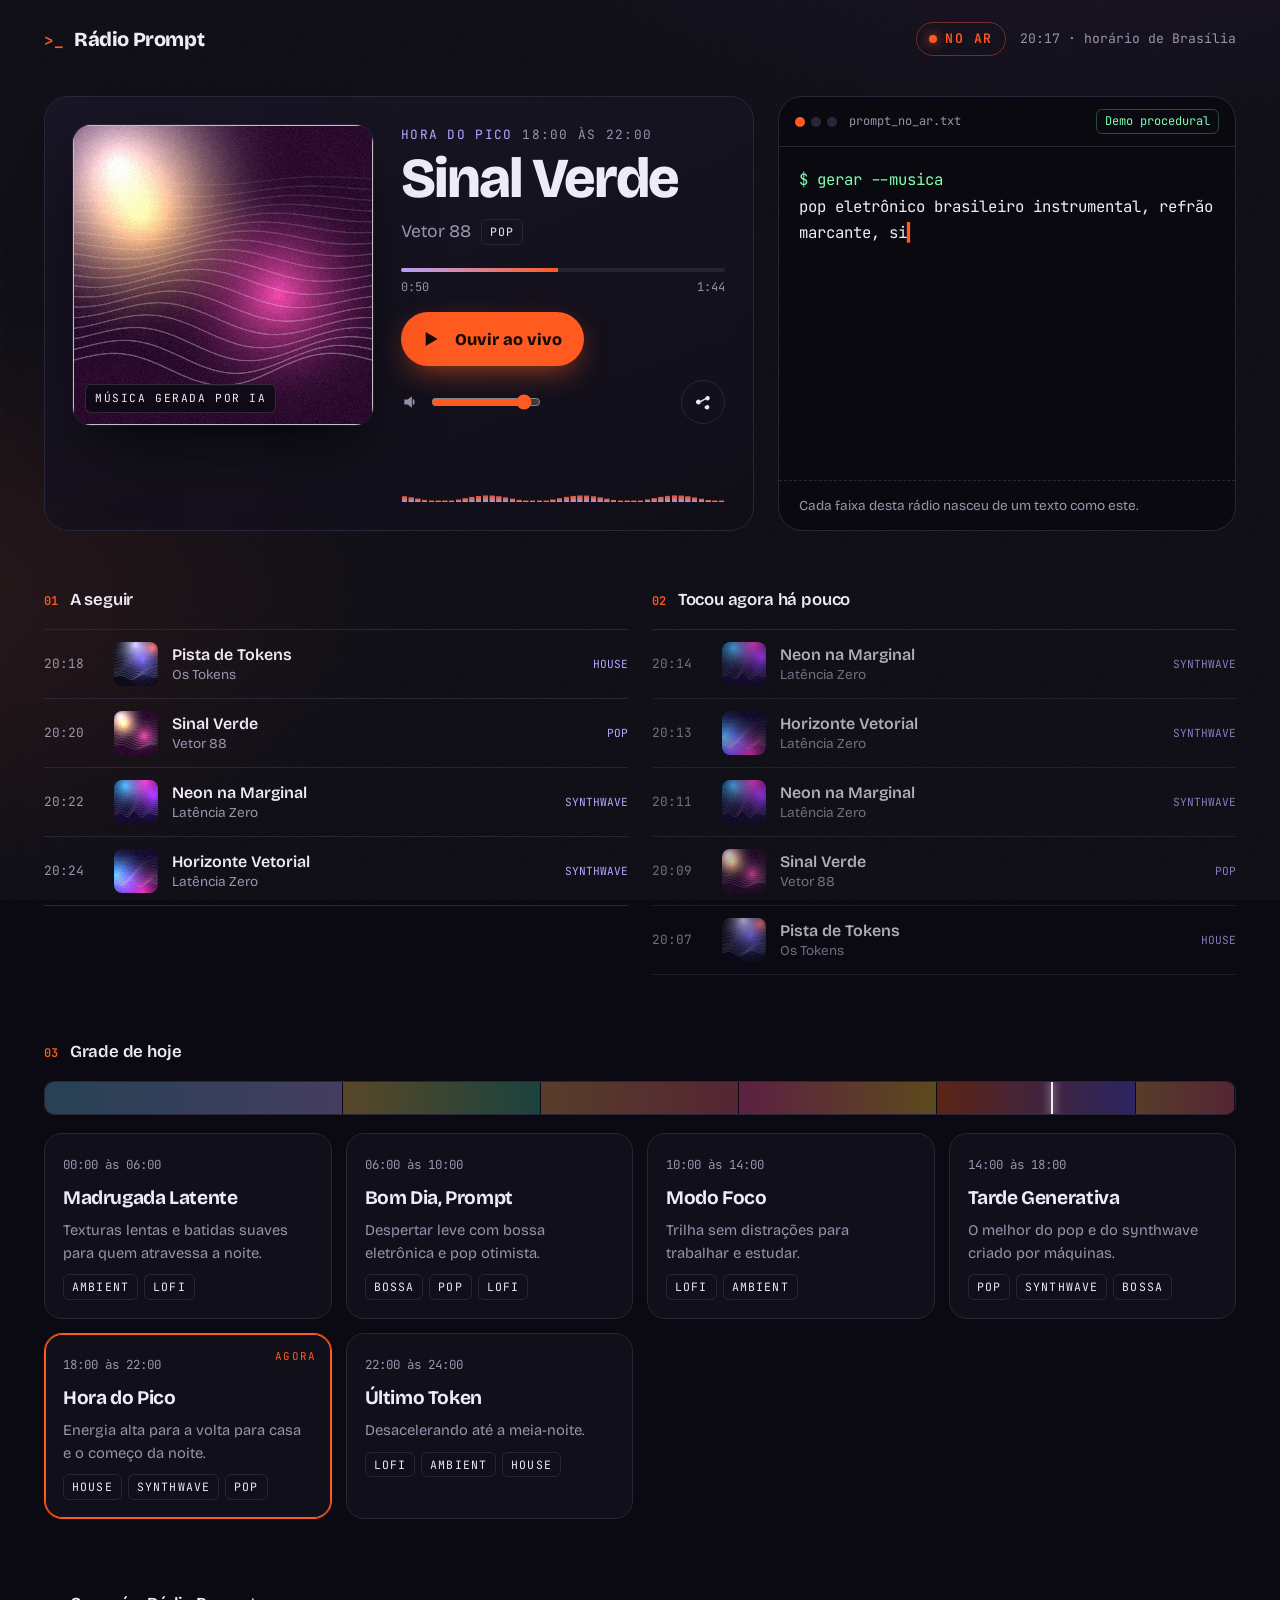
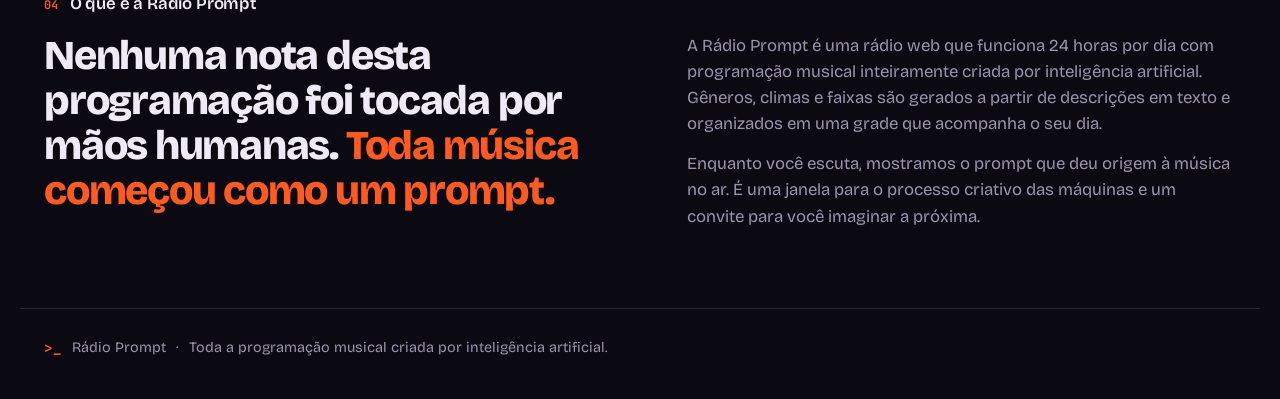
==== commit 8533c780: "Reverte para identidade visual v1 (lançamento inicial) Restaura o design original do lançamento da R" ====
--- a/index.html
+++ b/index.html
@@ -4,8 +4,8 @@
   <meta charset="utf-8">
   <meta name="viewport" content="width=device-width, initial-scale=1, viewport-fit=cover">
   <title>Rádio Prompt · música criada por IA, 24 horas no ar</title>
-  <meta name="description" content="Rádio Prompt: a rádio web com toda a programação musical criada por inteligência artificial. Ouça ao vivo.">
-  <meta name="theme-color" content="#08061a">
+  <meta name="description" content="Rádio Prompt: a rádio web com toda a programação musical criada por inteligência artificial. Ouça ao vivo e veja o prompt que gerou cada música.">
+  <meta name="theme-color" content="#0b0a12">
   <meta property="og:title" content="Rádio Prompt">
   <meta property="og:description" content="Toda a programação musical criada por inteligência artificial. Ao vivo, 24 horas.">
   <meta property="og:type" content="website">
@@ -19,241 +19,55 @@
 <body>
   <div class="ruido" aria-hidden="true"></div>
 
-  <!-- ═══════════════════════════════════════════════════════
-       NAVBAR
-  ═══════════════════════════════════════════════════════ -->
-  <header class="navbar">
-    <div class="navbar-inner">
-      <a class="marca" href="./" aria-label="Rádio Prompt">
-        <svg class="marca-wave" width="22" height="22" viewBox="0 0 22 22" fill="none" aria-hidden="true">
-          <path d="M2 11 Q4 5 7 11 Q10 17 13 11 Q16 5 20 11" stroke="url(#gw)" stroke-width="2.2" fill="none" stroke-linecap="round"/>
-          <defs><linearGradient id="gw" x1="2" y1="0" x2="20" y2="22" gradientUnits="userSpaceOnUse"><stop offset="0%" stop-color="#5b8fff"/><stop offset="100%" stop-color="#e06dba"/></linearGradient></defs>
-        </svg>
-        <span class="marca-texto">Rádio<span class="marca-p">Prompt</span></span>
-      </a>
-
-      <nav class="nav-links" id="navLinks" aria-label="Principal">
-        <a href="#" class="nav-link nav-ativo">
-          <svg width="13" height="13" viewBox="0 0 24 24" fill="currentColor" aria-hidden="true"><path d="M10 20v-6h4v6h5v-8h3L12 3 2 12h3v8z"/></svg>
-          Início
-        </a>
-        <a href="#grade" class="nav-link">
-          <svg width="13" height="13" viewBox="0 0 24 24" fill="currentColor" aria-hidden="true"><path d="M17 12h-5v5h5v-5zM16 1v2H8V1H6v2H5c-1.1 0-2 .9-2 2v14c0 1.1.9 2 2 2h14c1.1 0 2-.9 2-2V5c0-1.1-.9-2-2-2h-1V1h-2zm3 18H5V8h14v11z"/></svg>
-          Programação
-        </a>
-        <a href="#" class="nav-link">
-          <svg width="13" height="13" viewBox="0 0 24 24" fill="currentColor" aria-hidden="true"><path d="M12 2C6.48 2 2 6.48 2 12s4.48 10 10 10 10-4.48 10-10S17.52 2 12 2zm-2 14.5v-9l6 4.5-6 4.5z"/></svg>
-          Podcasts IA
-        </a>
-        <a href="#" class="nav-link">
-          <svg width="13" height="13" viewBox="0 0 24 24" fill="currentColor" aria-hidden="true"><path d="M12 17.27L18.18 21l-1.64-7.03L22 9.24l-7.19-.61L12 2 9.19 8.63 2 9.24l5.46 4.73L5.82 21z"/></svg>
-          Especiais
-        </a>
-        <a href="#manifesto" class="nav-link">
-          <svg width="13" height="13" viewBox="0 0 24 24" fill="currentColor" aria-hidden="true"><path d="M12 2C6.48 2 2 6.48 2 12s4.48 10 10 10 10-4.48 10-10S17.52 2 12 2zm1 15h-2v-6h2v6zm0-8h-2V7h2v2z"/></svg>
-          Sobre a Rádio
-        </a>
-      </nav>
-
-      <div class="navbar-direita">
-        <span class="no-ar" id="indicadorNoAr"><i></i><span>No ar</span></span>
-        <button class="btn-ouva" id="navPlay" disabled aria-label="Ouvir agora">
-          <svg width="12" height="12" viewBox="0 0 24 24" fill="currentColor" aria-hidden="true"><path d="M8 5.5v13l11-6.5z"/></svg>
-          Ouça Agora
-        </button>
-        <button class="hamburger" id="hamburger" aria-label="Menu" aria-expanded="false" aria-controls="navLinks">
-          <span></span><span></span><span></span>
-        </button>
-      </div>
+  <header class="topo">
+    <a class="marca" href="./" aria-label="Rádio Prompt, início">
+      <span class="marca-cursor">&gt;_</span>
+      <span class="marca-nome">Rádio Prompt</span>
+    </a>
+    <div class="topo-status">
+      <span class="no-ar" id="indicadorNoAr"><i></i>No ar</span>
+      <span class="relogio" id="relogio">--:--</span>
     </div>
   </header>
 
-  <!-- ═══════════════════════════════════════════════════════
-       HERO
-  ═══════════════════════════════════════════════════════ -->
-  <section class="hero" aria-label="Cabeçalho">
-    <!-- Fundo decorativo -->
-    <div class="hero-bg" aria-hidden="true">
-      <div class="hero-glow hero-glow-l"></div>
-      <div class="hero-glow hero-glow-r"></div>
-      <div class="hero-glow hero-glow-b"></div>
-    </div>
-
-    <div class="hero-inner">
-      <!-- Coluna esquerda: tagline -->
-      <div class="hero-col hero-col-esq">
-        <p class="hero-tagline">Do rádio clássico<br>à nova era<br><em>por Prompt.</em></p>
-        <span class="hero-relogio" id="relogio">--:--</span>
-      </div>
-
-      <!-- Centro: logo + visuais -->
-      <div class="hero-col hero-col-centro">
-        <!-- Visual central — ícone de rádio estilizado -->
-        <div class="hero-visual" aria-hidden="true">
-          <svg class="hero-radio-svg" viewBox="0 0 320 220" fill="none" xmlns="http://www.w3.org/2000/svg">
-            <!-- Ondas de fundo -->
-            <ellipse cx="160" cy="130" rx="145" ry="85" fill="url(#grad-elipse)" opacity=".18"/>
-            <ellipse cx="160" cy="130" rx="100" ry="58" fill="url(#grad-elipse)" opacity=".15"/>
-            <!-- Corpo do rádio -->
-            <rect x="55" y="70" width="210" height="130" rx="18" fill="url(#grad-radio)" stroke="#ffffff18" stroke-width="1"/>
-            <!-- Grade do alto-falante esq -->
-            <circle cx="100" cy="135" r="36" fill="#0d0b1e" stroke="#ffffff12" stroke-width="1"/>
-            <circle cx="100" cy="135" r="26" fill="#12102a" stroke="url(#grad-spk)" stroke-width="1.5"/>
-            <circle cx="100" cy="135" r="10" fill="url(#grad-spk-c)"/>
-            <!-- Grade do alto-falante dir -->
-            <circle cx="220" cy="135" r="36" fill="#0d0b1e" stroke="#ffffff12" stroke-width="1"/>
-            <circle cx="220" cy="135" r="26" fill="#12102a" stroke="url(#grad-spk)" stroke-width="1.5"/>
-            <circle cx="220" cy="135" r="10" fill="url(#grad-spk-c)"/>
-            <!-- Display central -->
-            <rect x="128" y="82" width="64" height="40" rx="6" fill="#0a0820" stroke="#5b8fff44" stroke-width="1"/>
-            <rect x="131" y="85" width="58" height="34" rx="4" fill="url(#grad-display)" opacity=".8"/>
-            <!-- VU meter estilizado -->
-            <rect x="136" y="90" width="6" height="22" rx="2" fill="#ff5a1f" opacity=".7"/>
-            <rect x="145" y="88" width="6" height="24" rx="2" fill="#ff5a1f" opacity=".85"/>
-            <rect x="154" y="92" width="6" height="20" rx="2" fill="#ff5a1f"/>
-            <rect x="163" y="86" width="6" height="26" rx="2" fill="#ff5a1f" opacity=".9"/>
-            <rect x="172" y="90" width="6" height="22" rx="2" fill="#ff5a1f" opacity=".75"/>
-            <!-- Cassete slot -->
-            <rect x="130" y="128" width="60" height="34" rx="5" fill="#0a0820" stroke="#ffffff18" stroke-width="1"/>
-            <rect x="140" y="134" width="40" height="22" rx="3" fill="#12102a"/>
-            <circle cx="150" cy="145" r="6" fill="#1a1735" stroke="#ffffff22" stroke-width="1"/>
-            <circle cx="150" cy="145" r="2.5" fill="#5b8fff66"/>
-            <circle cx="170" cy="145" r="6" fill="#1a1735" stroke="#ffffff22" stroke-width="1"/>
-            <circle cx="170" cy="145" r="2.5" fill="#5b8fff66"/>
-            <!-- Antena -->
-            <line x1="240" y1="70" x2="260" y2="20" stroke="url(#grad-ant)" stroke-width="2.5" stroke-linecap="round"/>
-            <circle cx="261" cy="18" r="3" fill="#b9a6ff"/>
-            <!-- Gradients -->
-            <defs>
-              <linearGradient id="grad-elipse" x1="0" y1="0" x2="320" y2="220" gradientUnits="userSpaceOnUse">
-                <stop offset="0%" stop-color="#5b8fff"/>
-                <stop offset="100%" stop-color="#e06dba"/>
-              </linearGradient>
-              <linearGradient id="grad-radio" x1="55" y1="70" x2="265" y2="200" gradientUnits="userSpaceOnUse">
-                <stop offset="0%" stop-color="#1e1a40"/>
-                <stop offset="100%" stop-color="#150e30"/>
-              </linearGradient>
-              <linearGradient id="grad-spk" x1="0" y1="0" x2="1" y2="1">
-                <stop offset="0%" stop-color="#5b8fff"/>
-                <stop offset="100%" stop-color="#e06dba"/>
-              </linearGradient>
-              <radialGradient id="grad-spk-c" cx="50%" cy="50%" r="50%">
-                <stop offset="0%" stop-color="#5b8fff"/>
-                <stop offset="100%" stop-color="#a56bfa"/>
-              </radialGradient>
-              <linearGradient id="grad-display" x1="0" y1="0" x2="1" y2="0">
-                <stop offset="0%" stop-color="#ff5a1f" stop-opacity=".3"/>
-                <stop offset="100%" stop-color="#ff5a1f" stop-opacity=".05"/>
-              </linearGradient>
-              <linearGradient id="grad-ant" x1="240" y1="70" x2="260" y2="20" gradientUnits="userSpaceOnUse">
-                <stop offset="0%" stop-color="#5b8fff"/>
-                <stop offset="100%" stop-color="#b9a6ff"/>
-              </linearGradient>
-            </defs>
-          </svg>
+  <main>
+    <section class="palco" aria-label="Player ao vivo">
+      <div class="player">
+        <div class="capa-wrap">
+          <canvas id="capa" width="720" height="720" aria-hidden="true"></canvas>
+          <img id="capaImg" alt="" hidden>
+          <div class="capa-selo" id="seloTipo">Música</div>
         </div>
 
-        <!-- Título principal -->
-        <div class="hero-logo-bloco">
-          <h1 class="hero-titulo">
-            <span class="ht-radio">Rádio</span><span class="ht-prompt">Prompt</span>
-            <svg class="ht-wave" viewBox="0 0 36 24" fill="none" aria-hidden="true">
-              <path d="M2 12 Q6 4 10 12 Q14 20 18 12 Q22 4 26 12 Q30 20 34 12" stroke="url(#htw)" stroke-width="2.5" fill="none" stroke-linecap="round"/>
-              <defs><linearGradient id="htw" x1="2" y1="0" x2="34" y2="24" gradientUnits="userSpaceOnUse"><stop offset="0%" stop-color="#5b8fff"/><stop offset="100%" stop-color="#e06dba"/></linearGradient></defs>
-            </svg>
-          </h1>
-          <div class="hero-selos">
-            <span class="selo-24h">— WEB RÁDIO ONLINE 24 HORAS —</span>
+        <div class="player-info">
+          <p class="bloco-atual"><span id="blocoNome">Sintonizando</span><span class="bloco-hora" id="blocoHora"></span></p>
+          <h1 class="faixa-titulo" id="faixaTitulo">Rádio Prompt</h1>
+          <p class="faixa-artista"><span id="faixaArtista">Carregando a programação</span> <span class="tag" id="faixaGenero" hidden></span></p>
+
+          <div class="progresso" aria-hidden="true">
+            <div class="progresso-barra"><div class="progresso-fill" id="progressoFill"></div></div>
+            <div class="progresso-tempos"><span id="tempoDecorrido">0:00</span><span id="tempoTotal">0:00</span></div>
           </div>
-          <div class="hero-badge-ia">
-            <span>PROGRAMAÇÃO CRIADA COM <strong>IA</strong></span>
+
+          <div class="controles">
+            <button class="botao-play" id="botaoPlay" aria-label="Ouvir ao vivo" disabled>
+              <svg class="ic-play" viewBox="0 0 24 24" aria-hidden="true"><path d="M8 5.5v13l11-6.5z"/></svg>
+              <svg class="ic-pause" viewBox="0 0 24 24" aria-hidden="true"><path d="M7 5h4v14H7zM13 5h4v14h-4z"/></svg>
+              <span class="botao-play-texto">Ouvir ao vivo</span>
+            </button>
+            <label class="volume">
+              <svg viewBox="0 0 24 24" aria-hidden="true"><path d="M4 9v6h4l5 4V5L8 9H4zm12.5 3a4.5 4.5 0 0 0-2.5-4v8a4.5 4.5 0 0 0 2.5-4z"/></svg>
+              <input type="range" id="volume" min="0" max="1" step="0.01" value="0.9" aria-label="Volume">
+            </label>
+            <button class="botao-compartilhar" id="botaoCompartilhar" aria-label="Compartilhar a rádio">
+              <svg viewBox="0 0 24 24" aria-hidden="true"><path d="M18 16a3 3 0 0 0-2.4 1.2l-6.7-3.4a3 3 0 0 0 0-1.6l6.7-3.4A3 3 0 1 0 15 7l-6.7 3.4a3 3 0 1 0 0 3.2L15 17a3 3 0 1 0 3-1z"/></svg>
+            </button>
           </div>
+
+          <canvas class="espectro" id="espectro" width="900" height="120" aria-hidden="true"></canvas>
         </div>
       </div>
 
-      <!-- Coluna direita: categorias texto -->
-      <div class="hero-col hero-col-dir">
-        <ul class="hero-cats">
-          <li>MÚSICA</li>
-          <li class="hc-sep">·</li>
-          <li>NOTÍCIAS</li>
-          <li class="hc-br"></li>
-          <li>ENTRETENIMENTO</li>
-          <li class="hc-br"></li>
-          <li>PODCASTS</li>
-          <li class="hc-sep">·</li>
-          <li>ESPECIAIS</li>
-          <li class="hc-br"></li>
-          <li class="hc-mais">E MUITO MAIS</li>
-        </ul>
-      </div>
-    </div>
-  </section>
-
-  <!-- ═══════════════════════════════════════════════════════
-       PLAYER BAR
-  ═══════════════════════════════════════════════════════ -->
-  <div class="player-bar" aria-label="Player ao vivo">
-    <div class="player-bar-inner">
-
-      <!-- Controles de transporte -->
-      <div class="pb-transport">
-        <button class="pb-btn pb-btn-sm" aria-label="Anterior" disabled>
-          <svg viewBox="0 0 24 24" fill="currentColor"><path d="M6 6h2v12H6zm3.5 6 8.5 6V6z"/></svg>
-        </button>
-        <button class="botao-play pb-play" id="botaoPlay" aria-label="Ouvir ao vivo" disabled>
-          <svg class="ic-play" viewBox="0 0 24 24" fill="currentColor" aria-hidden="true"><path d="M8 5.5v13l11-6.5z"/></svg>
-          <svg class="ic-pause" viewBox="0 0 24 24" fill="currentColor" aria-hidden="true"><path d="M7 5h4v14H7zM13 5h4v14h-4z"/></svg>
-        </button>
-        <button class="pb-btn pb-btn-sm" aria-label="Próximo" disabled>
-          <svg viewBox="0 0 24 24" fill="currentColor"><path d="M6 18l8.5-6L6 6v12zm2.5-6 5.5 4V8l-5.5 4zM16 6h2v12h-2z"/></svg>
-        </button>
-      </div>
-
-      <!-- Capa -->
-      <div class="pb-capa">
-        <canvas id="capa" width="720" height="720" aria-hidden="true"></canvas>
-        <img id="capaImg" alt="" hidden>
-        <span class="pb-capa-selo" id="seloTipo">Música</span>
-      </div>
-
-      <!-- Info da faixa -->
-      <div class="pb-info">
-        <p class="pb-label">Agora na Rádio Prompt · <span id="blocoNome">Sintonizando</span><span class="pb-hora" id="blocoHora"></span></p>
-        <p class="pb-titulo" id="faixaTitulo">Rádio Prompt</p>
-        <p class="pb-artista"><span id="faixaArtista">Carregando a programação</span> <span class="tag" id="faixaGenero" hidden></span></p>
-      </div>
-
-      <!-- Espectro -->
-      <div class="pb-espectro" aria-hidden="true">
-        <canvas class="espectro" id="espectro" width="900" height="120"></canvas>
-      </div>
-
-      <!-- Volume + progresso -->
-      <div class="pb-controles">
-        <div class="progresso" aria-hidden="true">
-          <div class="progresso-barra"><div class="progresso-fill" id="progressoFill"></div></div>
-          <div class="progresso-tempos"><span id="tempoDecorrido">0:00</span><span id="tempoTotal">0:00</span></div>
-        </div>
-        <div class="pb-vol-row">
-          <label class="volume">
-            <svg viewBox="0 0 24 24" fill="currentColor" aria-hidden="true"><path d="M4 9v6h4l5 4V5L8 9H4zm12.5 3a4.5 4.5 0 0 0-2.5-4v8a4.5 4.5 0 0 0 2.5-4z"/></svg>
-            <input type="range" id="volume" min="0" max="1" step="0.01" value="0.9" aria-label="Volume">
-          </label>
-          <button class="pb-btn pb-btn-sm pb-share" id="botaoCompartilhar" aria-label="Compartilhar">
-            <svg viewBox="0 0 24 24" fill="currentColor"><path d="M18 16a3 3 0 0 0-2.4 1.2l-6.7-3.4a3 3 0 0 0 0-1.6l6.7-3.4A3 3 0 1 0 15 7l-6.7 3.4a3 3 0 1 0 0 3.2L15 17a3 3 0 1 0 3-1z"/></svg>
-          </button>
-        </div>
-      </div>
-
-    </div>
-  </div>
-
-  <!-- ═══════════════════════════════════════════════════════
-       TERMINAL DE PROMPT  (mantido no início, logo após player)
-  ═══════════════════════════════════════════════════════ -->
-  <div class="prompt-wrap">
-    <div class="prompt-wrap-inner">
       <aside class="terminal" aria-label="Prompt da música no ar">
         <div class="terminal-barra">
           <span class="pontos"><i></i><i></i><i></i></span>
@@ -264,70 +78,8 @@
 <span id="promptTexto"></span><span class="cursor">▍</span></pre>
         <p class="terminal-rodape">Cada faixa desta rádio nasceu de um texto como este.</p>
       </aside>
-    </div>
-  </div>
-
-  <!-- ═══════════════════════════════════════════════════════
-       CONTEÚDO PRINCIPAL
-  ═══════════════════════════════════════════════════════ -->
-  <main>
-
-    <!-- TILES DE CATEGORIA -->
-    <section class="categorias" aria-labelledby="tit-cats">
-      <h2 class="secao-titulo" id="tit-cats"><span>00</span> Programação</h2>
-      <div class="tiles">
-        <div class="tile tile-music">
-          <div class="tile-art" aria-hidden="true">
-            <svg viewBox="0 0 48 48" fill="none"><circle cx="24" cy="24" r="22" fill="url(#tc1)"/><path d="M18 32V18l16-4v14" stroke="#fff" stroke-width="2" fill="none" stroke-linecap="round" stroke-linejoin="round"/><circle cx="16" cy="34" r="4" fill="#fff" opacity=".9"/><circle cx="32" cy="30" r="4" fill="#fff" opacity=".9"/><defs><linearGradient id="tc1" x1="2" y1="2" x2="46" y2="46"><stop stop-color="#ff5a1f"/><stop offset="1" stop-color="#ff8c5a"/></linearGradient></defs></svg>
-          </div>
-          <span class="tile-nome">MÚSICA<br>24 HORAS</span>
-        </div>
-        <div class="tile tile-prog">
-          <div class="tile-art" aria-hidden="true">
-            <svg viewBox="0 0 48 48" fill="none"><circle cx="24" cy="24" r="22" fill="url(#tc2)"/><circle cx="24" cy="22" r="8" fill="#fff" opacity=".9"/><path d="M12 38c0-6.627 5.373-12 12-12s12 5.373 12 12" stroke="#fff" stroke-width="2" fill="none" stroke-linecap="round"/><defs><linearGradient id="tc2" x1="2" y1="2" x2="46" y2="46"><stop stop-color="#5b8fff"/><stop offset="1" stop-color="#8b5bff"/></linearGradient></defs></svg>
-          </div>
-          <span class="tile-nome">PROGRAMAS<br>ORIGINAIS</span>
-        </div>
-        <div class="tile tile-esp">
-          <div class="tile-art" aria-hidden="true">
-            <svg viewBox="0 0 48 48" fill="none"><circle cx="24" cy="24" r="22" fill="url(#tc3)"/><path d="M24 10l3.6 7.3 8.1 1.2-5.9 5.7 1.4 8-7.2-3.8-7.2 3.8 1.4-8-5.9-5.7 8.1-1.2z" fill="#fff" opacity=".95"/><defs><linearGradient id="tc3" x1="2" y1="2" x2="46" y2="46"><stop stop-color="#f7971e"/><stop offset="1" stop-color="#ffd200"/></linearGradient></defs></svg>
-          </div>
-          <span class="tile-nome">ESPECIAIS<br>E SÉRIES</span>
-        </div>
-        <div class="tile tile-pod">
-          <div class="tile-art" aria-hidden="true">
-            <svg viewBox="0 0 48 48" fill="none"><circle cx="24" cy="24" r="22" fill="url(#tc4)"/><rect x="19" y="10" width="10" height="18" rx="5" fill="#fff" opacity=".9"/><path d="M14 26c0 5.523 4.477 10 10 10s10-4.477 10-10" stroke="#fff" stroke-width="2" fill="none" stroke-linecap="round"/><line x1="24" y1="36" x2="24" y2="42" stroke="#fff" stroke-width="2" stroke-linecap="round"/><defs><linearGradient id="tc4" x1="2" y1="2" x2="46" y2="46"><stop stop-color="#a56bfa"/><stop offset="1" stop-color="#e06dba"/></linearGradient></defs></svg>
-          </div>
-          <span class="tile-nome">PODCASTS<br>COM IA</span>
-        </div>
-        <div class="tile tile-news">
-          <div class="tile-art" aria-hidden="true">
-            <svg viewBox="0 0 48 48" fill="none"><circle cx="24" cy="24" r="22" fill="url(#tc5)"/><rect x="12" y="14" width="24" height="4" rx="2" fill="#fff" opacity=".9"/><rect x="12" y="22" width="16" height="3" rx="1.5" fill="#fff" opacity=".7"/><rect x="12" y="29" width="20" height="3" rx="1.5" fill="#fff" opacity=".7"/><defs><linearGradient id="tc5" x1="2" y1="2" x2="46" y2="46"><stop stop-color="#11998e"/><stop offset="1" stop-color="#38ef7d"/></linearGradient></defs></svg>
-          </div>
-          <span class="tile-nome">NOTÍCIAS<br>E ATUALIDADES</span>
-        </div>
-        <div class="tile tile-cult">
-          <div class="tile-art" aria-hidden="true">
-            <svg viewBox="0 0 48 48" fill="none"><circle cx="24" cy="24" r="22" fill="url(#tc6)"/><circle cx="24" cy="24" r="12" stroke="#fff" stroke-width="2" fill="none" opacity=".8"/><path d="M14 24 Q24 10 34 24 Q24 38 14 24z" stroke="#fff" stroke-width="1.5" fill="none" opacity=".6"/><defs><linearGradient id="tc6" x1="2" y1="2" x2="46" y2="46"><stop stop-color="#fc466b"/><stop offset="1" stop-color="#3f5efb"/></linearGradient></defs></svg>
-          </div>
-          <span class="tile-nome">CULTURA<br>E ENTRETENIMENTO</span>
-        </div>
-        <div class="tile tile-nos">
-          <div class="tile-art" aria-hidden="true">
-            <svg viewBox="0 0 48 48" fill="none"><circle cx="24" cy="24" r="22" fill="url(#tc7)"/><rect x="10" y="20" width="28" height="16" rx="4" fill="#fff" opacity=".15" stroke="#fff" stroke-width="1.5"/><circle cx="22" cy="28" r="6" fill="#fff" opacity=".2" stroke="#fff" stroke-width="1.5"/><circle cx="22" cy="28" r="2.5" fill="#fff" opacity=".9"/><rect x="30" y="22" width="6" height="12" rx="2" fill="#fff" opacity=".3" stroke="#fff" stroke-width="1"/><path d="M22 20v-6M18 16l4-4 4 4" stroke="#fff" stroke-width="1.5" stroke-linecap="round" stroke-linejoin="round"/><defs><linearGradient id="tc7" x1="2" y1="2" x2="46" y2="46"><stop stop-color="#c94b4b"/><stop offset="1" stop-color="#4b134f"/></linearGradient></defs></svg>
-          </div>
-          <span class="tile-nome">NOSTALGIA<br>DO RÁDIO</span>
-        </div>
-        <div class="tile tile-ia">
-          <div class="tile-art" aria-hidden="true">
-            <svg viewBox="0 0 48 48" fill="none"><circle cx="24" cy="24" r="22" fill="url(#tc8)"/><rect x="14" y="14" width="20" height="20" rx="4" fill="#fff" opacity=".15" stroke="#fff" stroke-width="1.5"/><text x="24" y="27" text-anchor="middle" font-size="12" font-weight="bold" fill="white" font-family="system-ui">AI</text><defs><linearGradient id="tc8" x1="2" y1="2" x2="46" y2="46"><stop stop-color="#0f0c29"/><stop offset="1" stop-color="#302b63"/></linearGradient></defs></svg>
-          </div>
-          <span class="tile-nome">CONTEÚDO<br>100% COM IA</span>
-        </div>
-      </div>
     </section>
 
-    <!-- FAIXAS -->
     <section class="faixas">
       <div class="coluna">
         <h2 class="secao-titulo"><span>01</span> A seguir</h2>
@@ -339,15 +91,13 @@
       </div>
     </section>
 
-    <!-- GRADE -->
-    <section class="grade" id="grade" aria-labelledby="tituloGrade">
+    <section class="grade" aria-labelledby="tituloGrade">
       <h2 class="secao-titulo" id="tituloGrade"><span>03</span> Grade de hoje</h2>
       <div class="linha-24h" id="linha24h" aria-hidden="true"><div class="linha-agora" id="linhaAgora"></div></div>
       <ul class="blocos" id="listaBlocos"></ul>
     </section>
 
-    <!-- MANIFESTO -->
-    <section class="manifesto" id="manifesto">
+    <section class="manifesto">
       <h2 class="secao-titulo"><span>04</span> O que é a Rádio Prompt</h2>
       <div class="manifesto-grid">
         <p class="manifesto-frase">Nenhuma nota desta programação foi tocada por mãos humanas. <em>Toda música começou como um prompt.</em></p>
@@ -357,46 +107,17 @@
         </div>
       </div>
     </section>
-
   </main>
 
-  <!-- RODAPÉ -->
   <footer class="rodape">
-    <div class="rodape-inner">
-      <span class="marca-cursor">&gt;_</span>
-      <span id="rodapeNome">Rádio Prompt</span>
-      <span class="rodape-sep">·</span>
-      <span id="rodapeSlogan">Toda a programação musical criada por inteligência artificial.</span>
-      <span class="rodape-links" id="rodapeLinks"></span>
-    </div>
+    <span class="marca-cursor">&gt;_</span>
+    <span id="rodapeNome">Rádio Prompt</span>
+    <span class="rodape-sep">·</span>
+    <span id="rodapeSlogan">Toda a programação musical criada por inteligência artificial.</span>
+    <span class="rodape-links" id="rodapeLinks"></span>
   </footer>
 
-  <div class="aviso" id="aviso" hidden></div>
   <audio id="audio" preload="none" crossorigin="anonymous"></audio>
   <script type="module" src="assets/player.js"></script>
-  <script>
-    (() => {
-      // Sync navbar btn com botão principal
-      const navBtn = document.getElementById('navPlay');
-      const mainBtn = document.getElementById('botaoPlay');
-      if (navBtn && mainBtn) {
-        navBtn.addEventListener('click', () => mainBtn.click());
-        new MutationObserver(() => { navBtn.disabled = mainBtn.disabled; })
-          .observe(mainBtn, { attributes: true, attributeFilter: ['disabled'] });
-        document.addEventListener('radioTocando', () => navBtn.textContent = '⏸ Pausar');
-        document.addEventListener('radioPausado', () => { navBtn.innerHTML = '<svg width="12" height="12" viewBox="0 0 24 24" fill="currentColor"><path d="M8 5.5v13l11-6.5z"/></svg> Ouça Agora'; });
-      }
-      // Hamburger
-      const ham = document.getElementById('hamburger');
-      const nav = document.getElementById('navLinks');
-      if (ham && nav) {
-        ham.addEventListener('click', () => {
-          const open = nav.classList.toggle('aberto');
-          ham.setAttribute('aria-expanded', open);
-          ham.classList.toggle('ativo', open);
-        });
-      }
-    })();
-  </script>
 </body>
 </html>
--- a/assets/site.css
+++ b/assets/site.css
@@ -1,633 +1,196 @@
-/* ============================================================
-   RÁDIO PROMPT — Design System v2
-   ============================================================ */
 :root {
-  --bg:       #08061a;
-  --bg2:      #0f0c26;
-  --bg3:      #16122e;
-  --panel:    #1a1535cc;
-  --border:   #2a2448;
-  --border2:  #3d3466;
-  --text:     #f0ecff;
-  --muted:    #8c86ab;
-  --orange:   #ff5a1f;
-  --lilac:    #b9a6ff;
-  --blue:     #5b8fff;
-  --pink:     #e06dba;
-  --cyan:     #4dd8e8;
-  --green:    #7dffb2;
-
-  --grad-logo: linear-gradient(110deg,#5b8fff 0%,#a56bfa 50%,#e06dba 100%);
-  --grad-hero: linear-gradient(135deg,#5b8fff 0%,#c76dfa 100%);
-  --grad-bar:  linear-gradient(90deg,#b9a6ff,#ff5a1f);
-
-  --r:    14px;
-  --r-lg: 22px;
-  --mono: "JetBrains Mono",ui-monospace,Menlo,Consolas,monospace;
-  --sans: "Bricolage Grotesque",system-ui,sans-serif;
-  --nav-h: 64px;
+  --fundo: #0b0a12;
+  --fundo-2: #13111d;
+  --painel: #17142380;
+  --borda: #2a2639;
+  --texto: #efeaf7;
+  --suave: #9a93ad;
+  --sinal: #ff5a1f;
+  --lilas: #b9a6ff;
+  --verde: #7dffb2;
+  --raio: 18px;
+  --mono: "JetBrains Mono", ui-monospace, Menlo, Consolas, monospace;
+  --titulo: "Bricolage Grotesque", system-ui, sans-serif;
 }
 
-/* ── Reset ── */
-*,*::before,*::after { box-sizing: border-box; }
-html { -webkit-text-size-adjust:100%; scroll-behavior:smooth; }
+* { box-sizing: border-box; }
+html { -webkit-text-size-adjust: 100%; }
 body {
-  margin:0; background:var(--bg); color:var(--text);
-  font-family:var(--sans); font-size:16px; line-height:1.55;
-  min-height:100vh; overflow-x:hidden;
+  margin: 0;
+  background:
+    radial-gradient(1200px 600px at 85% -10%, #3a1d5c55, transparent 60%),
+    radial-gradient(900px 500px at -10% 30%, #ff5a1f1c, transparent 60%),
+    var(--fundo);
+  color: var(--texto);
+  font-family: var(--titulo);
+  font-size: 16px;
+  line-height: 1.55;
+  min-height: 100vh;
+  overflow-x: hidden;
 }
-button { font:inherit; color:inherit; cursor:pointer; }
-a { color:inherit; text-decoration:none; }
+.ruido {
+  position: fixed; inset: 0; pointer-events: none; z-index: 0; opacity: .07;
+  background-image: url("data:image/svg+xml,%3Csvg xmlns='http://www.w3.org/2000/svg' width='160' height='160'%3E%3Cfilter id='n'%3E%3CfeTurbulence type='fractalNoise' baseFrequency='.9' numOctaves='3'/%3E%3C/filter%3E%3Crect width='100%25' height='100%25' filter='url(%23n)'/%3E%3C/svg%3E");
+}
+main, .topo, .rodape { position: relative; z-index: 1; }
+main { max-width: 1240px; margin: 0 auto; padding: 0 24px 64px; }
+button { font: inherit; color: inherit; }
 
-/* Noise */
-.ruido {
-  position:fixed; inset:0; pointer-events:none; z-index:0; opacity:.045;
-  background-image:url("data:image/svg+xml,%3Csvg xmlns='http://www.w3.org/2000/svg' width='160' height='160'%3E%3Cfilter id='n'%3E%3CfeTurbulence type='fractalNoise' baseFrequency='.9' numOctaves='3'/%3E%3C/filter%3E%3Crect width='100%25' height='100%25' filter='url(%23n)'/%3E%3C/svg%3E");
+/* topo */
+.topo {
+  display: flex; align-items: center; justify-content: space-between;
+  max-width: 1240px; margin: 0 auto; padding: 22px 24px;
+}
+.marca { display: flex; align-items: baseline; gap: 10px; color: var(--texto); text-decoration: none; }
+.marca-cursor { font-family: var(--mono); color: var(--sinal); font-weight: 600; }
+.marca-nome { font-weight: 800; font-size: 1.25rem; letter-spacing: -.02em; }
+.topo-status { display: flex; align-items: center; gap: 14px; font-family: var(--mono); font-size: .82rem; }
+.no-ar {
+  display: inline-flex; align-items: center; gap: 8px; padding: 6px 12px;
+  border: 1px solid #ff5a1f66; border-radius: 999px; color: var(--sinal);
+  text-transform: uppercase; letter-spacing: .12em; font-weight: 600;
+}
+.no-ar i { width: 8px; height: 8px; border-radius: 50%; background: var(--sinal); box-shadow: 0 0 12px var(--sinal); animation: pulso 1.6s infinite; }
+.relogio { color: var(--suave); }
+@keyframes pulso { 50% { opacity: .25; } }
+
+/* palco */
+.palco {
+  display: grid; grid-template-columns: minmax(0, 1.55fr) minmax(0, 1fr); gap: 24px;
+  margin-top: 18px;
+}
+.player {
+  display: grid; grid-template-columns: minmax(0, 300px) minmax(0, 1fr); gap: 28px;
+  padding: 28px; border: 1px solid var(--borda); border-radius: calc(var(--raio) + 6px);
+  background: linear-gradient(160deg, #1b1729cc, #100e18cc); backdrop-filter: blur(12px);
+}
+.capa-wrap { position: relative; aspect-ratio: 1; border-radius: var(--raio); overflow: hidden; box-shadow: 0 30px 60px -20px #000c, 0 0 0 1px #ffffff14; }
+.capa-wrap canvas, .capa-wrap img { width: 100%; height: 100%; display: block; object-fit: cover; transition: opacity .6s; }
+.capa-wrap img { position: absolute; inset: 0; }
+.capa-selo {
+  position: absolute; left: 12px; bottom: 12px; font-family: var(--mono); font-size: .7rem;
+  text-transform: uppercase; letter-spacing: .14em; padding: 5px 9px; border-radius: 6px;
+  background: #0b0a12cc; border: 1px solid #ffffff22;
+}
+.player-info { display: flex; flex-direction: column; min-width: 0; }
+.bloco-atual { margin: 0 0 6px; font-family: var(--mono); font-size: .8rem; color: var(--lilas); text-transform: uppercase; letter-spacing: .1em; display: flex; gap: 10px; flex-wrap: wrap; }
+.bloco-hora { color: var(--suave); }
+.faixa-titulo {
+  margin: 0; font-size: clamp(2rem, 4.4vw, 3.6rem); line-height: .98; font-weight: 800; letter-spacing: -.035em;
+  overflow-wrap: anywhere;
+}
+.faixa-artista { margin: 12px 0 0; color: var(--suave); font-size: 1.1rem; display: flex; align-items: center; gap: 10px; flex-wrap: wrap; }
+.tag { font-family: var(--mono); font-size: .72rem; text-transform: uppercase; letter-spacing: .1em; padding: 3px 8px; border-radius: 6px; border: 1px solid var(--borda); color: var(--texto); }
+
+.progresso { margin-top: auto; padding-top: 22px; }
+.progresso-barra { height: 4px; border-radius: 4px; background: #ffffff14; overflow: hidden; }
+.progresso-fill { height: 100%; width: 0; background: linear-gradient(90deg, var(--lilas), var(--sinal)); transition: width .5s linear; }
+.progresso-tempos { display: flex; justify-content: space-between; font-family: var(--mono); font-size: .75rem; color: var(--suave); margin-top: 6px; }
+
+.controles { display: flex; align-items: center; gap: 14px; margin-top: 16px; flex-wrap: wrap; }
+.botao-play {
+  display: inline-flex; align-items: center; gap: 12px; padding: 14px 22px 14px 16px; border-radius: 999px;
+  border: 0; background: var(--sinal); color: #160a04; font-weight: 800; font-size: 1.02rem; cursor: pointer;
+  box-shadow: 0 10px 30px -8px #ff5a1fa8; transition: transform .15s, box-shadow .2s, opacity .2s;
+}
+.botao-play:hover:not(:disabled) { transform: translateY(-1px); box-shadow: 0 14px 34px -8px #ff5a1fd0; }
+.botao-play:disabled { opacity: .5; cursor: wait; }
+.botao-play svg { width: 26px; height: 26px; fill: currentColor; }
+.botao-play .ic-pause { display: none; }
+.tocando .botao-play .ic-pause { display: block; }
+.tocando .botao-play .ic-play { display: none; }
+.volume { display: inline-flex; align-items: center; gap: 8px; color: var(--suave); }
+.volume svg { width: 20px; height: 20px; fill: currentColor; }
+.volume input { width: 110px; accent-color: var(--sinal); }
+.botao-compartilhar { margin-left: auto; width: 44px; height: 44px; border-radius: 50%; border: 1px solid var(--borda); background: transparent; cursor: pointer; display: grid; place-items: center; }
+.botao-compartilhar svg { width: 18px; height: 18px; fill: var(--texto); }
+.botao-compartilhar:hover { border-color: var(--lilas); }
+.espectro { width: 100%; height: 60px; margin-top: 18px; opacity: .9; }
+
+/* terminal */
+.terminal {
+  display: flex; flex-direction: column; border: 1px solid var(--borda); border-radius: calc(var(--raio) + 6px);
+  background: #0a0910e6; overflow: hidden; min-height: 100%;
+}
+.terminal-barra { display: flex; align-items: center; gap: 12px; padding: 12px 16px; border-bottom: 1px solid var(--borda); font-family: var(--mono); font-size: .75rem; color: var(--suave); }
+.pontos { display: inline-flex; gap: 6px; }
+.pontos i { width: 10px; height: 10px; border-radius: 50%; background: #2a2639; }
+.pontos i:first-child { background: var(--sinal); }
+.terminal-titulo { flex: 1; }
+.terminal-modelo { color: var(--verde); border: 1px solid #7dffb244; padding: 2px 8px; border-radius: 6px; }
+.terminal-corpo {
+  margin: 0; padding: 20px; flex: 1; font-family: var(--mono); font-size: .98rem; line-height: 1.7;
+  white-space: pre-wrap; word-break: break-word; color: var(--texto); min-height: 220px;
+}
+.terminal-prefixo { color: var(--verde); }
+.cursor { color: var(--sinal); animation: pulso 1s steps(1) infinite; }
+.terminal-rodape { margin: 0; padding: 14px 20px; border-top: 1px dashed var(--borda); font-size: .85rem; color: var(--suave); }
+
+/* listas */
+.secao-titulo { font-size: 1.05rem; font-weight: 600; letter-spacing: -.01em; margin: 0 0 16px; display: flex; gap: 12px; align-items: baseline; }
+.secao-titulo span { font-family: var(--mono); font-size: .75rem; color: var(--sinal); }
+.faixas { display: grid; grid-template-columns: 1fr 1fr; gap: 24px; margin-top: 56px; }
+.lista-faixas { list-style: none; margin: 0; padding: 0; border-top: 1px solid var(--borda); }
+.lista-faixas li { display: grid; grid-template-columns: 56px 44px 1fr auto; align-items: center; gap: 14px; padding: 12px 0; border-bottom: 1px solid var(--borda); }
+.lista-faixas .hora { font-family: var(--mono); font-size: .8rem; color: var(--suave); }
+.lista-faixas canvas { width: 44px; height: 44px; border-radius: 8px; }
+.lista-faixas .t { font-weight: 600; line-height: 1.2; min-width: 0; }
+.lista-faixas .t small { display: block; font-weight: 400; color: var(--suave); font-size: .85rem; margin-top: 2px; }
+.lista-faixas .g { font-family: var(--mono); font-size: .7rem; text-transform: uppercase; color: var(--lilas); }
+.lista-passadas li { opacity: .72; }
+.vazio { color: var(--suave); padding: 14px 0; font-size: .95rem; }
+
+/* grade */
+.grade { margin-top: 64px; }
+.linha-24h { position: relative; height: 34px; border-radius: 10px; overflow: hidden; display: flex; border: 1px solid var(--borda); }
+.linha-24h .seg { height: 100%; border-right: 1px solid #0b0a12; position: relative; }
+.linha-agora { position: absolute; top: -4px; bottom: -4px; width: 2px; background: var(--texto); box-shadow: 0 0 10px #fff; z-index: 2; }
+.blocos { list-style: none; padding: 0; margin: 18px 0 0; display: grid; grid-template-columns: repeat(auto-fill, minmax(230px, 1fr)); gap: 14px; }
+.blocos li { padding: 18px; border: 1px solid var(--borda); border-radius: var(--raio); background: var(--painel); position: relative; }
+.blocos li.atual { border-color: var(--sinal); box-shadow: 0 0 0 1px var(--sinal) inset; }
+.blocos li.atual::after { content: "agora"; position: absolute; top: 14px; right: 14px; font-family: var(--mono); font-size: .68rem; color: var(--sinal); text-transform: uppercase; letter-spacing: .12em; }
+.blocos .h { font-family: var(--mono); font-size: .78rem; color: var(--suave); }
+.blocos h3 { margin: 6px 0 6px; font-size: 1.2rem; letter-spacing: -.02em; }
+.blocos p { margin: 0 0 10px; color: var(--suave); font-size: .92rem; }
+.blocos .gs { display: flex; flex-wrap: wrap; gap: 6px; }
+
+/* manifesto */
+.manifesto { margin-top: 72px; }
+.manifesto-grid { display: grid; grid-template-columns: 1.1fr 1fr; gap: 40px; align-items: start; }
+.manifesto-frase { margin: 0; font-size: clamp(1.6rem, 3.2vw, 2.6rem); line-height: 1.1; font-weight: 800; letter-spacing: -.03em; }
+.manifesto-frase em { font-style: normal; color: var(--sinal); }
+.manifesto-texto p { margin: 0 0 14px; color: var(--suave); font-size: 1.05rem; }
+
+.rodape {
+  max-width: 1240px; margin: 0 auto; padding: 28px 24px 40px; border-top: 1px solid var(--borda);
+  display: flex; gap: 10px; flex-wrap: wrap; align-items: center; color: var(--suave); font-size: .9rem;
+}
+.rodape-links { margin-left: auto; display: flex; gap: 16px; }
+.rodape-links a { color: var(--texto); }
+
+.aviso {
+  position: fixed; left: 50%; bottom: 24px; transform: translateX(-50%); z-index: 10;
+  background: var(--texto); color: var(--fundo); padding: 10px 16px; border-radius: 10px; font-size: .9rem; font-weight: 600;
 }
 
-/* Z stacking */
-.navbar,.hero,.player-bar,.prompt-wrap,main,footer { position:relative; z-index:1; }
-
-@keyframes pulso { 50% { opacity:.18; } }
-@keyframes fadeUp { from { opacity:0; transform:translateY(16px); } to { opacity:1; transform:none; } }
-
-/* ============================================================
-   NAVBAR
-   ============================================================ */
-.navbar {
-  position:sticky; top:0; z-index:200;
-  background:#08061acc; backdrop-filter:blur(24px);
-  -webkit-backdrop-filter:blur(24px);
-  border-bottom:1px solid var(--border);
-  height:var(--nav-h);
+/* responsivo */
+@media (max-width: 1020px) {
+  .palco { grid-template-columns: 1fr; }
+  .terminal-corpo { min-height: 140px; }
 }
-.navbar-inner {
-  max-width:1360px; margin:0 auto;
-  padding:0 max(24px,env(safe-area-inset-left,0px));
-  height:100%; display:flex; align-items:center; gap:20px;
+@media (max-width: 720px) {
+  main { padding: 0 16px 48px; }
+  .topo { padding: 16px; }
+  .relogio { display: none; }
+  .player { grid-template-columns: 1fr; padding: 16px; gap: 18px; }
+  .capa-wrap { max-width: 100%; }
+  .faixas { grid-template-columns: 1fr; gap: 40px; margin-top: 40px; }
+  .manifesto-grid { grid-template-columns: 1fr; gap: 18px; }
+  .lista-faixas li { grid-template-columns: 48px 40px 1fr; }
+  .lista-faixas .g { display: none; }
+  .volume input { width: 80px; }
+  .rodape-links { margin-left: 0; }
 }
-
-/* Marca */
-.marca { display:flex; align-items:center; gap:9px; flex-shrink:0; }
-.marca-wave { display:block; flex-shrink:0; }
-.marca-texto {
-  font-weight:800; font-size:1.18rem; letter-spacing:-.03em;
-  background:var(--grad-logo);
-  -webkit-background-clip:text; -webkit-text-fill-color:transparent; background-clip:text;
+@media (prefers-reduced-motion: reduce) {
+  * { animation: none !important; transition: none !important; }
 }
-.marca-p { margin-left:1px; }
-.marca-cursor { font-family:var(--mono); color:var(--orange); font-weight:600; }
-
-/* Nav links */
-.nav-links {
-  display:flex; align-items:center; gap:2px; margin-left:28px; flex:1;
-}
-.nav-link {
-  display:flex; align-items:center; gap:5px;
-  padding:7px 13px; border-radius:999px;
-  font-size:.875rem; font-weight:500; color:var(--muted);
-  transition:color .18s, background .18s; white-space:nowrap;
-}
-.nav-link svg { opacity:.7; flex-shrink:0; transition:opacity .18s; }
-.nav-link:hover, .nav-ativo { color:var(--text); background:var(--bg3); }
-.nav-link:hover svg, .nav-ativo svg { opacity:1; }
-
-/* Navbar right */
-.navbar-direita { display:flex; align-items:center; gap:10px; margin-left:auto; flex-shrink:0; }
-
-.no-ar {
-  display:inline-flex; align-items:center; gap:7px;
-  padding:5px 11px; border-radius:999px;
-  border:1px solid #ff5a1f55; color:var(--orange);
-  font-family:var(--mono); font-size:.74rem;
-  text-transform:uppercase; letter-spacing:.1em; font-weight:600;
-}
-.no-ar i {
-  width:7px; height:7px; border-radius:50%;
-  background:var(--orange); box-shadow:0 0 10px var(--orange);
-  animation:pulso 1.6s infinite; flex-shrink:0;
-}
-
-.btn-ouva {
-  display:inline-flex; align-items:center; gap:8px;
-  padding:9px 20px; border-radius:999px; border:0;
-  background:var(--grad-hero); color:#fff;
-  font-weight:700; font-size:.875rem;
-  box-shadow:0 6px 24px -6px #a56bfa88;
-  transition:transform .15s, box-shadow .2s, opacity .2s;
-}
-.btn-ouva:hover { transform:translateY(-1px); box-shadow:0 10px 30px -6px #a56bfaaa; }
-.btn-ouva:disabled { opacity:.45; cursor:wait; }
-
-/* Hamburger */
-.hamburger {
-  display:none; width:38px; height:38px;
-  background:transparent; border:1px solid var(--border); border-radius:10px;
-  flex-direction:column; align-items:center; justify-content:center; gap:5px;
-  padding:0;
-}
-.hamburger span {
-  display:block; width:16px; height:1.5px;
-  background:var(--text); border-radius:2px; transition:.25s;
-}
-.hamburger.ativo span:nth-child(1) { transform:translateY(6.5px) rotate(45deg); }
-.hamburger.ativo span:nth-child(2) { opacity:0; transform:scaleX(0); }
-.hamburger.ativo span:nth-child(3) { transform:translateY(-6.5px) rotate(-45deg); }
-
-/* ============================================================
-   HERO
-   ============================================================ */
-.hero {
-  overflow:hidden;
-  background:
-    radial-gradient(ellipse 900px 500px at 20% 100%, #ff5a1f10, transparent 60%),
-    radial-gradient(ellipse 1100px 600px at 80% -10%, #5b8fff18, transparent 60%),
-    radial-gradient(ellipse 700px 400px at 50% 60%, #a56bfa0c, transparent 55%);
-  border-bottom:1px solid var(--border);
-}
-.hero-bg { position:absolute; inset:0; pointer-events:none; }
-.hero-glow {
-  position:absolute; border-radius:50%;
-  filter:blur(80px); pointer-events:none;
-}
-.hero-glow-l {
-  width:400px; height:400px; left:-100px; top:50%;
-  transform:translateY(-50%);
-  background:radial-gradient(circle, #ff5a1f20, transparent 70%);
-}
-.hero-glow-r {
-  width:500px; height:500px; right:-100px; top:30%;
-  background:radial-gradient(circle, #5b8fff1a, transparent 70%);
-}
-.hero-glow-b {
-  width:600px; height:300px; left:50%; bottom:-50px;
-  transform:translateX(-50%);
-  background:radial-gradient(circle, #a56bfa14, transparent 70%);
-}
-
-.hero-inner {
-  max-width:1360px; margin:0 auto;
-  padding:48px max(24px,env(safe-area-inset-left,0px)) 48px;
-  display:grid;
-  grid-template-columns:200px 1fr 220px;
-  gap:32px; align-items:center;
-  min-height:calc(100vh - var(--nav-h) - 120px);
-}
-
-/* Col esquerda */
-.hero-col-esq {
-  display:flex; flex-direction:column; gap:20px;
-  align-items:flex-start;
-}
-.hero-tagline {
-  margin:0; font-size:clamp(1.1rem,1.6vw,1.5rem);
-  font-style:italic; font-weight:600; line-height:1.3;
-  color:var(--text); letter-spacing:-.02em;
-}
-.hero-tagline em { font-style:italic; color:var(--orange); }
-.hero-relogio { font-family:var(--mono); font-size:.85rem; color:var(--muted); }
-
-/* Col centro */
-.hero-col-centro { display:flex; flex-direction:column; align-items:center; gap:24px; }
-
-/* SVG radio visual */
-.hero-visual { width:100%; max-width:380px; }
-.hero-radio-svg {
-  width:100%; height:auto;
-  filter:drop-shadow(0 20px 60px #5b8fff33) drop-shadow(0 0 40px #a56bfa22);
-  animation:float 6s ease-in-out infinite;
-}
-@keyframes float {
-  0%,100% { transform:translateY(0); }
-  50% { transform:translateY(-10px); }
-}
-
-/* Logo bloco */
-.hero-logo-bloco { text-align:center; }
-.hero-titulo {
-  margin:0; display:inline-flex; align-items:center; gap:10px;
-  font-size:clamp(2.8rem,6vw,5.2rem); font-weight:800;
-  letter-spacing:-.04em; line-height:.95;
-  flex-wrap:wrap; justify-content:center;
-}
-.ht-radio {
-  background:var(--grad-logo);
-  -webkit-background-clip:text; -webkit-text-fill-color:transparent; background-clip:text;
-}
-.ht-prompt {
-  background:var(--grad-logo);
-  -webkit-background-clip:text; -webkit-text-fill-color:transparent; background-clip:text;
-}
-.ht-wave { width:clamp(28px,4vw,46px); height:auto; flex-shrink:0; }
-
-.hero-selos {
-  margin:16px 0 10px;
-}
-.selo-24h {
-  font-family:var(--mono); font-size:clamp(.62rem,.9vw,.8rem);
-  letter-spacing:.18em; color:var(--muted); font-weight:600;
-}
-
-.hero-badge-ia {
-  display:inline-flex; align-items:center;
-  border:1px solid #5b8fff44; border-radius:999px;
-  padding:8px 20px;
-  background:linear-gradient(135deg,#5b8fff0d,#a56bfa0d);
-  backdrop-filter:blur(8px);
-}
-.hero-badge-ia span {
-  font-family:var(--mono); font-size:clamp(.68rem,.95vw,.85rem);
-  letter-spacing:.12em; text-transform:uppercase; color:var(--text); font-weight:600;
-}
-.hero-badge-ia strong { color:var(--blue); }
-
-/* Col direita */
-.hero-col-dir { align-self:center; }
-.hero-cats {
-  list-style:none; margin:0; padding:0;
-  display:flex; flex-direction:column; gap:4px;
-}
-.hero-cats li {
-  font-family:var(--mono); font-size:clamp(.62rem,.85vw,.78rem);
-  letter-spacing:.12em; font-weight:600; color:var(--muted);
-  text-transform:uppercase;
-}
-.hc-sep { color:var(--border2); font-size:.9rem; padding:0 4px; }
-.hc-br { display:none; }
-.hc-mais {
-  color:var(--blue); font-size:clamp(.68rem,.9vw,.82rem);
-  letter-spacing:.14em; margin-top:4px;
-}
-
-/* ============================================================
-   PLAYER BAR
-   ============================================================ */
-.player-bar {
-  background:linear-gradient(180deg,#100d22ee,#0c0a1aee);
-  border-bottom:1px solid var(--border);
-  backdrop-filter:blur(16px);
-}
-.player-bar-inner {
-  max-width:1360px; margin:0 auto;
-  padding:14px max(24px,env(safe-area-inset-left,0px));
-  display:grid;
-  grid-template-columns:auto 72px 1fr auto 1fr;
-  align-items:center; gap:18px;
-}
-
-/* Botões de transporte */
-.pb-transport { display:flex; align-items:center; gap:8px; }
-.pb-btn {
-  background:transparent; border:1px solid var(--border); border-radius:50%;
-  display:grid; place-items:center; transition:border-color .15s, background .15s;
-}
-.pb-btn:hover:not(:disabled) { border-color:var(--border2); background:var(--bg3); }
-.pb-btn:disabled { opacity:.35; cursor:default; }
-.pb-btn-sm { width:36px; height:36px; }
-.pb-btn-sm svg { width:16px; height:16px; fill:var(--text); }
-.pb-share { margin-left:8px; }
-
-/* Botão play grande */
-.botao-play.pb-play {
-  width:52px; height:52px; border-radius:50%;
-  padding:0; display:grid; place-items:center;
-  border:0; background:var(--grad-hero);
-  box-shadow:0 6px 24px -6px #a56bfa99;
-  transition:transform .15s, box-shadow .2s, opacity .2s;
-  flex-shrink:0;
-}
-.botao-play.pb-play:hover:not(:disabled) { transform:scale(1.08); box-shadow:0 10px 30px -6px #a56bfabb; }
-.botao-play.pb-play:disabled { opacity:.45; cursor:wait; }
-.botao-play.pb-play svg { width:22px; height:22px; fill:#fff; }
-.botao-play .ic-pause { display:none; }
-.tocando .botao-play .ic-pause { display:block; }
-.tocando .botao-play .ic-play { display:none; }
-
-/* Capa */
-.pb-capa {
-  position:relative; width:72px; height:72px;
-  border-radius:10px; overflow:hidden; flex-shrink:0;
-  box-shadow:0 8px 24px -8px #000c;
-}
-.pb-capa canvas,
-.pb-capa img { width:100%; height:100%; display:block; object-fit:cover; }
-.pb-capa img { position:absolute; inset:0; transition:opacity .5s; }
-.pb-capa-selo {
-  position:absolute; left:4px; bottom:4px;
-  font-family:var(--mono); font-size:.56rem; text-transform:uppercase;
-  letter-spacing:.1em; padding:3px 5px; border-radius:4px;
-  background:#0a0820cc; border:1px solid #ffffff1a; color:var(--muted);
-}
-.tag {
-  font-family:var(--mono); font-size:.66rem; text-transform:uppercase;
-  letter-spacing:.1em; padding:2px 7px; border-radius:6px;
-  border:1px solid var(--border); color:var(--text);
-}
-
-/* Info */
-.pb-info { min-width:0; }
-.pb-label {
-  margin:0 0 2px; font-family:var(--mono); font-size:.7rem;
-  color:var(--blue); text-transform:uppercase; letter-spacing:.1em;
-  white-space:nowrap; overflow:hidden; text-overflow:ellipsis;
-}
-.pb-hora { color:var(--muted); margin-left:6px; }
-.pb-titulo {
-  margin:0; font-size:1.05rem; font-weight:700; letter-spacing:-.02em;
-  white-space:nowrap; overflow:hidden; text-overflow:ellipsis;
-}
-.pb-artista { margin:3px 0 0; color:var(--muted); font-size:.84rem; }
-
-/* Espectro */
-.pb-espectro { min-width:0; overflow:hidden; }
-.espectro { width:100%; height:52px; display:block; opacity:.85; }
-
-/* Controles dir */
-.pb-controles { min-width:0; }
-.progresso { margin-bottom:8px; }
-.progresso-barra { height:3px; border-radius:3px; background:#ffffff14; overflow:hidden; }
-.progresso-fill { height:100%; width:0; background:var(--grad-bar); transition:width .5s linear; }
-.progresso-tempos {
-  display:flex; justify-content:space-between;
-  font-family:var(--mono); font-size:.68rem; color:var(--muted); margin-top:4px;
-}
-.pb-vol-row { display:flex; align-items:center; gap:6px; }
-.volume { display:inline-flex; align-items:center; gap:7px; color:var(--muted); flex:1; }
-.volume svg { width:17px; height:17px; fill:currentColor; flex-shrink:0; }
-.volume input { flex:1; min-width:60px; accent-color:var(--orange); }
-
-/* ============================================================
-   TERMINAL DE PROMPT
-   ============================================================ */
-.prompt-wrap {
-  background:var(--bg);
-  border-bottom:1px solid var(--border);
-}
-.prompt-wrap-inner {
-  max-width:1360px; margin:0 auto;
-  padding:28px max(24px,env(safe-area-inset-left,0px));
-}
-.terminal {
-  display:flex; flex-direction:column;
-  border:1px solid var(--border); border-radius:var(--r-lg);
-  background:#060410f0; overflow:hidden;
-}
-.terminal-barra {
-  display:flex; align-items:center; gap:12px;
-  padding:11px 16px; border-bottom:1px solid var(--border);
-  font-family:var(--mono); font-size:.74rem; color:var(--muted);
-}
-.pontos { display:inline-flex; gap:6px; }
-.pontos i { width:10px; height:10px; border-radius:50%; background:#2a2639; }
-.pontos i:first-child { background:var(--orange); }
-.terminal-titulo { flex:1; }
-.terminal-modelo {
-  color:var(--green); border:1px solid #7dffb233;
-  padding:2px 8px; border-radius:6px;
-}
-.terminal-corpo {
-  margin:0; padding:18px 20px; flex:1;
-  font-family:var(--mono); font-size:.93rem; line-height:1.75;
-  white-space:pre-wrap; word-break:break-word; color:var(--text);
-  min-height:80px;
-}
-.terminal-prefixo { color:var(--green); }
-.cursor { color:var(--orange); animation:pulso 1s steps(1) infinite; }
-.terminal-rodape {
-  margin:0; padding:12px 20px; border-top:1px dashed var(--border);
-  font-size:.82rem; color:var(--muted);
-}
-
-/* ============================================================
-   MAIN
-   ============================================================ */
-main {
-  max-width:1360px; margin:0 auto;
-  padding:0 max(24px,env(safe-area-inset-left,0px)) 80px;
-}
-.secao-titulo {
-  font-size:.95rem; font-weight:600; letter-spacing:-.01em;
-  margin:0 0 18px; display:flex; gap:10px; align-items:baseline;
-  text-transform:uppercase;
-}
-.secao-titulo span {
-  font-family:var(--mono); font-size:.7rem; color:var(--orange);
-}
-
-/* ============================================================
-   TILES DE CATEGORIA
-   ============================================================ */
-.categorias { margin-top:52px; }
-.tiles {
-  display:grid;
-  grid-template-columns:repeat(8,1fr);
-  gap:12px;
-}
-.tile {
-  display:flex; flex-direction:column; align-items:center;
-  gap:10px; padding:18px 12px 16px;
-  border-radius:var(--r); border:1px solid var(--border);
-  background:var(--panel); text-align:center;
-  cursor:default;
-  transition:border-color .2s, transform .2s, box-shadow .2s;
-}
-.tile:hover {
-  border-color:var(--border2); transform:translateY(-3px);
-  box-shadow:0 14px 36px -14px #0009;
-}
-.tile-art {
-  width:52px; height:52px; border-radius:12px; overflow:hidden;
-  flex-shrink:0; box-shadow:0 6px 18px -6px #0008;
-}
-.tile-art svg { width:100%; height:100%; display:block; }
-.tile-nome {
-  font-family:var(--mono); font-size:.62rem; font-weight:600;
-  letter-spacing:.08em; text-transform:uppercase; line-height:1.4;
-  color:var(--muted);
-}
-.tile:hover .tile-nome { color:var(--text); }
-
-/* ============================================================
-   FAIXAS
-   ============================================================ */
-.faixas { display:grid; grid-template-columns:1fr 1fr; gap:32px; margin-top:56px; }
-.lista-faixas { list-style:none; margin:0; padding:0; border-top:1px solid var(--border); }
-.lista-faixas li {
-  display:grid; grid-template-columns:50px 44px 1fr auto;
-  align-items:center; gap:14px;
-  padding:12px 0; border-bottom:1px solid var(--border);
-}
-.lista-faixas .hora { font-family:var(--mono); font-size:.76rem; color:var(--muted); }
-.lista-faixas canvas { width:44px; height:44px; border-radius:8px; }
-.lista-faixas .t { font-weight:600; line-height:1.2; min-width:0; }
-.lista-faixas .t small { display:block; font-weight:400; color:var(--muted); font-size:.8rem; margin-top:2px; }
-.lista-faixas .g { font-family:var(--mono); font-size:.66rem; text-transform:uppercase; color:var(--lilac); }
-.lista-passadas li { opacity:.65; }
-.vazio { color:var(--muted); padding:14px 0; font-size:.9rem; }
-
-/* ============================================================
-   GRADE
-   ============================================================ */
-.grade { margin-top:64px; }
-.linha-24h {
-  position:relative; height:30px; border-radius:9px;
-  overflow:hidden; display:flex; border:1px solid var(--border);
-}
-.linha-24h .seg { height:100%; border-right:1px solid #0b0a12; }
-.linha-agora { position:absolute; top:-4px; bottom:-4px; width:2px; background:var(--text); box-shadow:0 0 10px #fff; z-index:2; }
-.blocos {
-  list-style:none; padding:0; margin:16px 0 0;
-  display:grid; grid-template-columns:repeat(auto-fill,minmax(220px,1fr)); gap:12px;
-}
-.blocos li { padding:16px; border:1px solid var(--border); border-radius:var(--r); background:var(--panel); position:relative; }
-.blocos li.atual { border-color:var(--orange); box-shadow:0 0 0 1px var(--orange) inset; }
-.blocos li.atual::after {
-  content:"agora"; position:absolute; top:12px; right:12px;
-  font-family:var(--mono); font-size:.64rem; color:var(--orange);
-  text-transform:uppercase; letter-spacing:.12em;
-}
-.blocos .h { font-family:var(--mono); font-size:.74rem; color:var(--muted); }
-.blocos h3 { margin:5px 0; font-size:1.05rem; letter-spacing:-.02em; }
-.blocos p { margin:0 0 10px; color:var(--muted); font-size:.88rem; }
-.blocos .gs { display:flex; flex-wrap:wrap; gap:6px; }
-
-/* ============================================================
-   MANIFESTO
-   ============================================================ */
-.manifesto { margin-top:72px; }
-.manifesto-grid { display:grid; grid-template-columns:1.1fr 1fr; gap:48px; align-items:start; }
-.manifesto-frase {
-  margin:0; font-size:clamp(1.5rem,2.8vw,2.3rem);
-  line-height:1.1; font-weight:800; letter-spacing:-.03em;
-}
-.manifesto-frase em { font-style:normal; color:var(--orange); }
-.manifesto-texto p { margin:0 0 14px; color:var(--muted); font-size:.98rem; }
-
-/* ============================================================
-   FOOTER
-   ============================================================ */
-.rodape { border-top:1px solid var(--border); background:var(--bg); }
-.rodape-inner {
-  max-width:1360px; margin:0 auto;
-  padding:22px max(24px,env(safe-area-inset-left,0px)) 34px;
-  display:flex; gap:10px; flex-wrap:wrap;
-  align-items:center; color:var(--muted); font-size:.86rem;
-}
-.rodape-sep { opacity:.35; }
-.rodape-links { margin-left:auto; display:flex; gap:16px; }
-.rodape-links a { color:var(--text); }
-
-.aviso {
-  position:fixed; left:50%; bottom:24px; transform:translateX(-50%); z-index:300;
-  background:var(--text); color:var(--bg); padding:10px 16px;
-  border-radius:10px; font-size:.88rem; font-weight:600; white-space:nowrap;
-}
-
-/* ============================================================
-   RESPONSIVO — 1200px: 8-col tiles
-   ============================================================ */
-@media (max-width:1200px) {
-  .tiles { grid-template-columns:repeat(4,1fr); }
-  .hero-inner { grid-template-columns:160px 1fr 180px; gap:20px; }
-}
-
-/* ============================================================
-   RESPONSIVO — 960px: layout tablet
-   ============================================================ */
-@media (max-width:960px) {
-  .hero-inner {
-    grid-template-columns:1fr;
-    grid-template-rows:auto auto auto;
-    text-align:center; gap:28px; min-height:auto;
-    padding-top:36px; padding-bottom:36px;
-  }
-  .hero-col-esq { align-items:center; order:3; }
-  .hero-col-centro { order:1; }
-  .hero-col-dir { order:2; }
-  .hero-cats { flex-direction:row; flex-wrap:wrap; gap:6px 14px; justify-content:center; }
-  .hc-br { display:none; }
-  .hero-visual { max-width:280px; margin:0 auto; }
-
-  .player-bar-inner {
-    grid-template-columns:auto 60px 1fr auto;
-    grid-template-rows:auto auto;
-    gap:12px 14px;
-  }
-  .pb-espectro { display:none; }
-
-  .faixas { grid-template-columns:1fr; }
-  .manifesto-grid { grid-template-columns:1fr; gap:20px; }
-  .tiles { grid-template-columns:repeat(4,1fr); }
-}
-
-/* ============================================================
-   RESPONSIVO — 680px: mobile
-   ============================================================ */
-@media (max-width:680px) {
-  :root { --nav-h:58px; }
-
-  /* Navbar */
-  .nav-links {
-    display:none; position:absolute; top:var(--nav-h); left:0; right:0;
-    flex-direction:column; align-items:stretch; gap:4px; margin-left:0;
-    background:#0f0c26f8; backdrop-filter:blur(24px);
-    padding:12px 16px 20px; border-bottom:1px solid var(--border);
-  }
-  .nav-links.aberto { display:flex; }
-  .nav-link { font-size:.95rem; padding:11px 14px; border-radius:10px; }
-  .hamburger { display:flex; }
-  .no-ar span { display:none; }
-  .btn-ouva { padding:8px 14px; gap:0; }
-  .btn-ouva svg { margin-right:0; }
-
-  /* Hero */
-  .hero-inner { padding:28px 20px; gap:20px; }
-  .hero-titulo { font-size:clamp(2.4rem,13vw,3.6rem); }
-  .hero-visual { max-width:230px; }
-  .hero-tagline { font-size:1.05rem; }
-  .hero-selos { margin:12px 0 8px; }
-  .hero-badge-ia { padding:7px 16px; }
-
-  /* Player bar */
-  .player-bar-inner {
-    grid-template-columns:auto 56px 1fr;
-    grid-template-rows:auto auto auto;
-    gap:10px 12px; padding:12px 16px;
-  }
-  .pb-transport { grid-row:1; }
-  .pb-capa { width:56px; height:56px; grid-row:1; }
-  .pb-info { grid-column:3; grid-row:1; }
-  .pb-espectro { display:none; }
-  .pb-controles { grid-column:1 / -1; grid-row:2; }
-  .volume input { width:100%; }
-
-  /* Prompt terminal */
-  .prompt-wrap-inner { padding:16px; }
-  .terminal-corpo { font-size:.86rem; min-height:60px; padding:14px 16px; }
-
-  /* Main */
-  main { padding:0 16px 60px; }
-  .categorias { margin-top:36px; }
-  .tiles { grid-template-columns:repeat(2,1fr); gap:8px; }
-  .tile { padding:14px 10px 12px; }
-  .tile-art { width:44px; height:44px; }
-  .tile-nome { font-size:.58rem; }
-
-  .faixas { margin-top:40px; gap:36px; }
-  .lista-faixas li { grid-template-columns:46px 40px 1fr; }
-  .lista-faixas .g { display:none; }
-  .grade { margin-top:48px; }
-  .manifesto { margin-top:52px; }
-  .manifesto-frase { font-size:1.35rem; }
-  .rodape-links { margin-left:0; }
-}
-
-@media (max-width:380px) {
-  .tiles { grid-template-columns:repeat(2,1fr); gap:6px; }
-  .hero-titulo { font-size:2.4rem; }
-  .ht-wave { width:24px; }
-}
-
-@media (prefers-reduced-motion:reduce) {
-  * { animation:none !important; transition:none !important; }
-}
